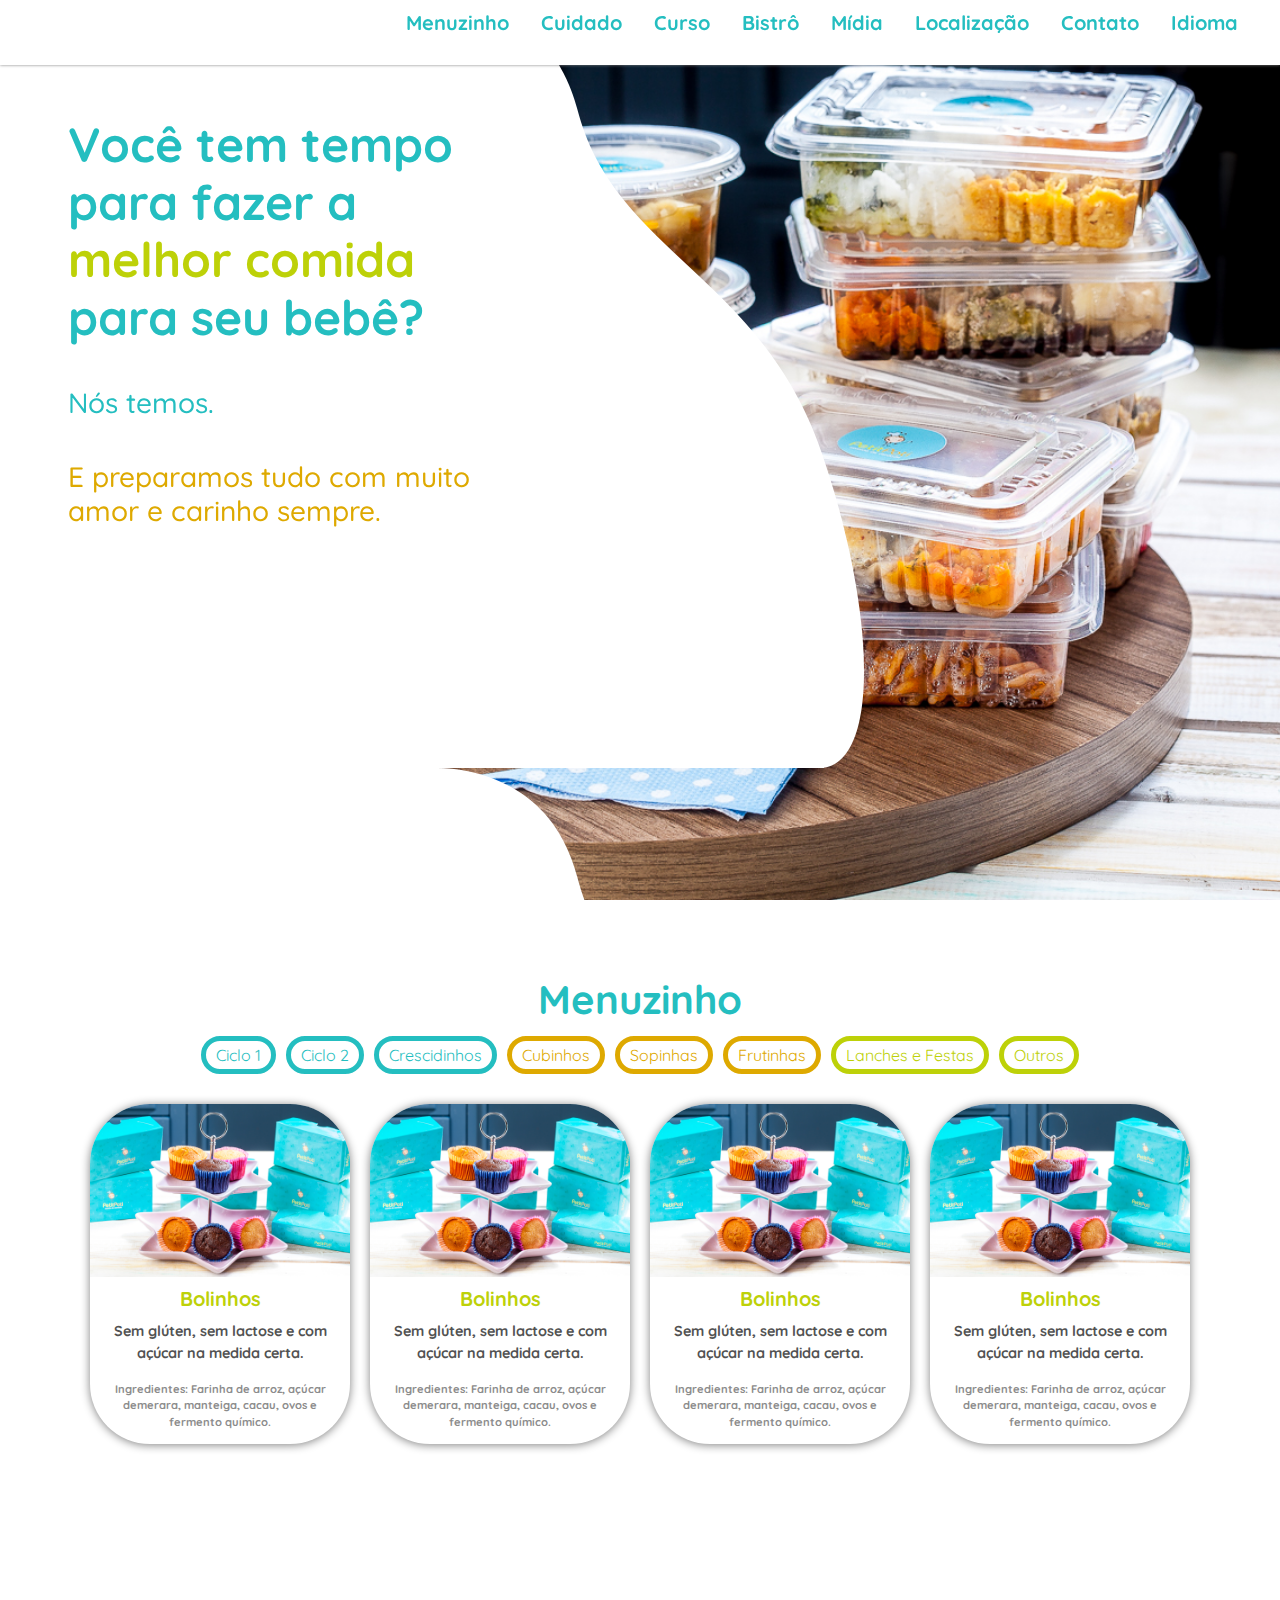
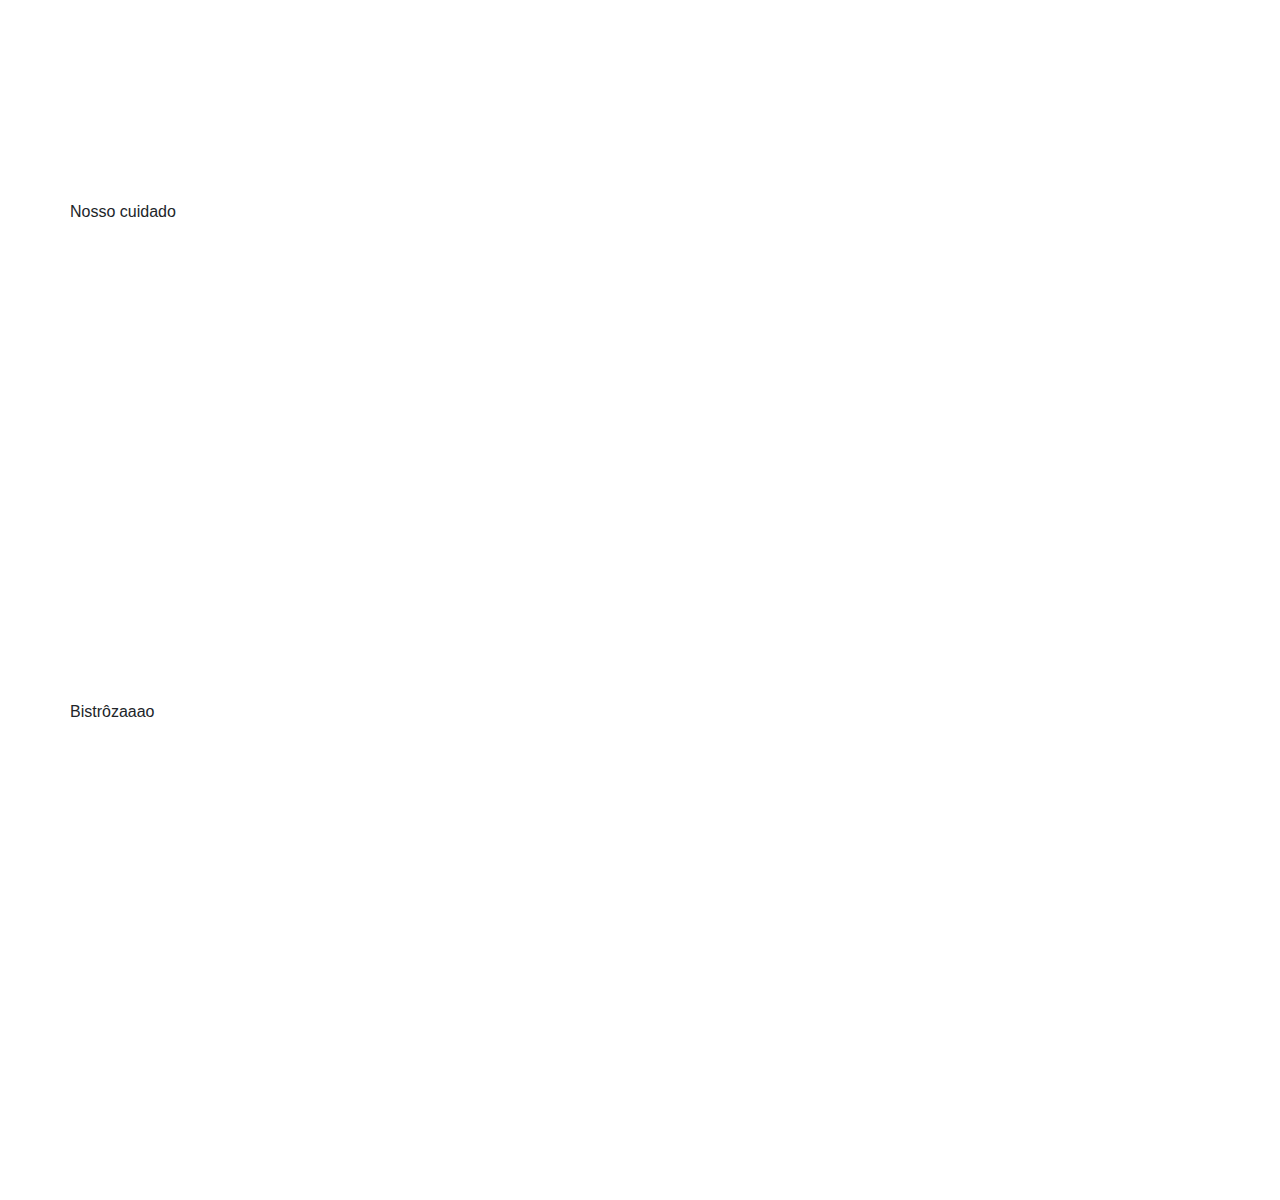
==== Site/index.html @ 2ebe1a77 "Transferência de arquivos" ====
<html>
	<head>
		<meta charset="utf-8">
		<meta name="viewport" content="width=device-width, initial-scale=1">
		<title>Petit Poti</title>
		<link rel="stylesheet" href="assets/css/index.css">
		<link rel="stylesheet" href="assets/css/bootstrap.min.css">
		<link rel="stylesheet" href="https://use.fontawesome.com/releases/v5.6.3/css/all.css" integrity="sha384-UHRtZLI+pbxtHCWp1t77Bi1L4ZtiqrqD80Kn4Z8NTSRyMA2Fd33n5dQ8lWUE00s/" crossorigin="anonymous">
		<link href="https://fonts.googleapis.com/css?family=Quicksand:500,700" rel="stylesheet">
		<script src="https://code.jquery.com/jquery-3.3.1.slim.min.js" integrity="sha384-q8i/X+965DzO0rT7abK41JStQIAqVgRVzpbzo5smXKp4YfRvH+8abtTE1Pi6jizo" crossorigin="anonymous"></script>
		<script src="https://cdnjs.cloudflare.com/ajax/libs/popper.js/1.14.3/umd/popper.min.js" integrity="sha384-ZMP7rVo3mIykV+2+9J3UJ46jBk0WLaUAdn689aCwoqbBJiSnjAK/l8WvCWPIPm49" crossorigin="anonymous"></script>
		<script src="https://stackpath.bootstrapcdn.com/bootstrap/4.1.3/js/bootstrap.min.js" integrity="sha384-ChfqqxuZUCnJSK3+MXmPNIyE6ZbWh2IMqE241rYiqJxyMiZ6OW/JmZQ5stwEULTy" crossorigin="anonymous"></script>
	</head>
	<body>
		<!--Nav-->
		<nav class="nav justify-content-end" role="tablist">
			<a class="nav-link active" id="menuzinho-tab" data-toggle="tab" href="#menuzinho" role="tab" aria-controls="menuzinho" aria-selected="false">Menuzinho</a>
			<a class="nav-link" id="cuidado-tab" data-toggle="tab" href="#cuidado" role="tab" aria-controls="cuidado" aria-selected="false" href="#">Cuidado</a>
		  	<a class="nav-link" id="cursos-tab" data-toggle="tab" href="#cursos" role="tab" aria-controls="cursos" aria-selected="false" href="#">Curso</a>
		  	<a class="nav-link" id="bistro-tab" data-toggle="tab" href="#bistro" role="tab" aria-controls="bistro" aria-selected="false" href="#">Bistrô</a>
		  	<a class="nav-link" id="midia-tab" data-toggle="tab" href="#midia" role="tab" aria-controls="midia" aria-selected="false" href="#">Mídia</a>
		  	<a class="nav-link" id="localizacao-tab" data-toggle="tab" href="#localizacao" role="tab" aria-controls="localizacao" aria-selected="false" href="#s">Localização</a>
		  	<a class="nav-link" id="contato-tab" data-toggle="tab" href="#contato" role="tab" aria-controls="contato" aria-selected="false" href="#">Contato</a>
		  	<a class="nav-link" id="idioma-tab" data-toggle="tab" href="" role="tab" aria-controls="idioma" aria-selected="false" href="#">Idioma</a>
		</nav>

		<!--Texto inicial e forma-->
		<div id="bg" style="background-image: url(assets/img/bg_index.png); position: absolute;">
			<div id="texto-inicial">
				<h1> Você tem tempo <br> para fazer a <br> <span style="color:#bdd108;">melhor comida </span> <br> para seu bebê?</h1>
				<h3> Nós temos. </h3>
				<h3> <span style="color: #dea900;"> E preparamos tudo com muito <br> amor e carinho sempre. </span></h3>

				<i class="fas fa-angle-down"></i>
			</div>
		</div>

		<!--Slider-->
		<div id="slider" class="carousel slide" data-ride="carousel">
		  	<div class="carousel-inner">
		    	<div class="carousel-item active">
		      		<div class="slider-img" style="background-image: url(assets/img/produtos.jpg);" alt="Nossos produtos!"></div>
		   	 	</div>
			    <div class="carousel-item">
			    	<div class="slider-img" style="background-image: url(assets/img/cubinhos.jpg);" alt="Cubinhos Petit Poti!"></div>
			    </div>
			    <div class="carousel-item">
			    	<div class="slider-img" style="background-image: url(assets/img/sopinhas.jpg);" alt="Sopinhas deliciosas!"></div>
			    </div>
			    <div class="carousel-item">
			    	<div class="slider-img" style="background-image: url(assets/img/frutinhas.jpg);" alt="Frutinhas super saudáveis para seu bebê!"></div>
			    </div>
			    <div class="carousel-item">
			    	<div class="slider-img" style="background-image: url(assets/img/bolinhos.jpg);" alt="Os bolinhos mais gostosos!"></div>
				</div>
		  	</div>
		</div>

		<div class="container">		
			<!--Menuzinho-->
			<div class="row">
				<div id="menuzinho" class="tab-pane" role="tabpanel" aria-labelledby="menuzinho-tab">
					<h1> Menuzinho </h1>
					<!--Botões-->
					<div class="row justify-content-center">
						<button type="button" class="btn-menuzinho azul">Ciclo 1</button>
						<button type="button" class="btn-menuzinho azul">Ciclo 2</button>
						<button type="button" class="btn-menuzinho azul">Crescidinhos</button>
						<button type="button" class="btn-menuzinho laranja">Cubinhos</button>
						<button type="button" class="btn-menuzinho laranja">Sopinhas</button>
						<button type="button" class="btn-menuzinho laranja">Frutinhas</button>
						<button type="button" class="btn-menuzinho verde">Lanches e Festas</button>
						<button type="button" class="btn-menuzinho verde">Outros</button>
					</div>

					<!--Itens-->
					<div class="row justify-content-center">
						<div class="item">
							<img src="assets/img/bolinhos.jpg">
							<h5> Bolinhos </h5>
							<p class="item-desc"> Sem glúten, sem lactose e com açúcar na medida certa. </p>
							<p class="item-m-desc"> Ingredientes: Farinha de arroz, açúcar demerara, manteiga, cacau, ovos e fermento químico. </p>
						</div>

						<div class="item">
							<img src="assets/img/bolinhos.jpg">
							<h5> Bolinhos </h5>
							<p class="item-desc"> Sem glúten, sem lactose e com açúcar na medida certa. </p>
							<p class="item-m-desc"> Ingredientes: Farinha de arroz, açúcar demerara, manteiga, cacau, ovos e fermento químico. </p>
						</div>

						<div class="item">
							<img src="assets/img/bolinhos.jpg">
							<h5> Bolinhos </h5>
							<p class="item-desc"> Sem glúten, sem lactose e com açúcar na medida certa. </p>
							<p class="item-m-desc"> Ingredientes: Farinha de arroz, açúcar demerara, manteiga, cacau, ovos e fermento químico. </p>
						</div>

						<div class="item">
							<img src="assets/img/bolinhos.jpg">
							<h5> Bolinhos </h5>
							<p class="item-desc"> Sem glúten, sem lactose e com açúcar na medida certa. </p>
							<p class="item-m-desc"> Ingredientes: Farinha de arroz, açúcar demerara, manteiga, cacau, ovos e fermento químico. </p>
						</div>

						<!--<div class="item">
							<img src="assets/img/bolinhos.jpg">
							<h5> Bolinhos </h5>
							<p class="item-desc"> Sem glúten, sem lactose e com açúcar na medida certa. </p>
							<p class="item-m-desc"> Ingredientes: Farinha de arroz, açúcar demerara, manteiga, cacau, ovos e fermento químico. </p>
						</div>-->
					</div>

					<i class="fas fa-angle-down"></i>
				</div>
			</div>

			<!--Nosso Cuidado-->
			<div class="row" style="height: 500px;">
				<div class="tab-pane" id="cuidado" role="tabpanel" aria-labelledby="cuidado-tab">
					Nosso cuidado
				</div>
			</div>

			<!--Bistro-->
			<div class="row" style="height: 500px;">
				<div class="tab-pane" id="bistro" role="tabpanel" aria-labelledby="bistro-tab">
					Bistrôzaaao
				</div>
			</div>
		</div>
	</body>
</html>
---- Site/assets/css/index.css ----
/* item {
	FONTE
	TAMANHO
	MARGEM e PADDING
	COR 
	ESTILO 
	POSIÇÃO
}*/

body, head {
	font-family: 'Quicksand', sans-serif;
}

	.fa-angle-down {
		font-size: 48px;
		color: #24bec0;
		margin-top: 15px;
	}
/*Navbar*/
	.nav {
			font-family: 'Quicksand', sans-serif;
			font-weight: 700;
			font-size: 1.25rem;
			color: #24bec0;
			width: 100%;
			height: 7.2vh;
			padding: 0% 2%;
			background-color: white;
		    box-shadow: 0px 0px 3px grey;
			z-index: 10;
			position: fixed;
		}
			
			.nav a {
				color: #24bec0;
			}
			.nav a:hover {
				color: #157273;
			}

/*Início*/
	#bg {
		background-image: url(assets/img/bg_index.png); 
		height: 100vh;
		width: 75.5%;
		position: absolute;
		z-index: 5; 
	}

		#texto-inicial {
			font-size: 50px;
			font-family: 'Quicksand', sans-serif;
			font-weight: bold;
			margin: 12% 0% 0% 7%;
			color: #24bec0;
			position: absolute;
			z-index: 6;
		}

		#texto-inicial h1 {
			font-size: 48px;
			font-weight: bold;
		}

		#texto-inicial h3 {
			margin: 40px 0px;
			font-weight: medium;
		}

		#texto-inicial i{
			margin-left: 137%;
		}

	#slider {
		z-index: 0;
	}
		.slider-img {
			z-index: 0;
			width: 100%;
			height: 100vh;
			background-size: cover;
			position: center
		}	

/*Menuzinho*/
	#menuzinho {
		font-family: 'Quicksand', sans-serif;
		color: #24bec0;
		width: 100%;
		height: 100vh;
		text-align: center;
		/*background-color: red;*/
	}

		#menuzinho h1 {
			font-family: 'Quicksand', sans-serif;
			font-weight: bold;
			color: #24bec0;
			margin-top: 75px;
		}

	/*Botões/Filtros*/
		.btn-menuzinho {
			background-color: white;
			width: auto;
			margin: 5px;
			padding: 2px 10px;		
			border-radius: 20px;
			outline: none;
		}

		.btn-menuzinho:focus {
			outline: none;
		}

			.azul {
				color: #24bec0;
				border: 5px solid #24bec0;
			}
				.azul:hover{
					color: white;
					background-color: #24bec0;
				}

			.laranja {
				color: #dea900;
				border: 5px solid #dea900;
			}
				.laranja:hover {
					color: white;
					background-color: #dea900;
				}

			.verde {
				color: #bdd108;
				border: 5px solid #bdd108;
			}
				.verde:hover {
					color: white;
					background-color: #bdd108;
				}

	/*Itens*/
		.item {
			width: 260px;
			height: 340px;
			padding: 15px;
			margin: 25px 10px;
			border-radius: 60px;
			box-shadow: 0px 1px 10px grey;
		}
			.item img {
				width: 260px;
				margin: -15px -15px 0px -15px;
				border-radius: 60px 60px 0px 0px;
			}

			.item h5 {
				font-weight: bold;
				color: #bdd108;
				margin: 10px;
			}

			.item-desc {
				font-size: 0.9rem;
				font-weight: bold;
				color: #525252;
			}
		
			.item-m-desc {
				font-size: 0.7rem;
				font-weight: bold;
				color: #8b8b8b;
			}

		.item i {
			font-size: 
		}
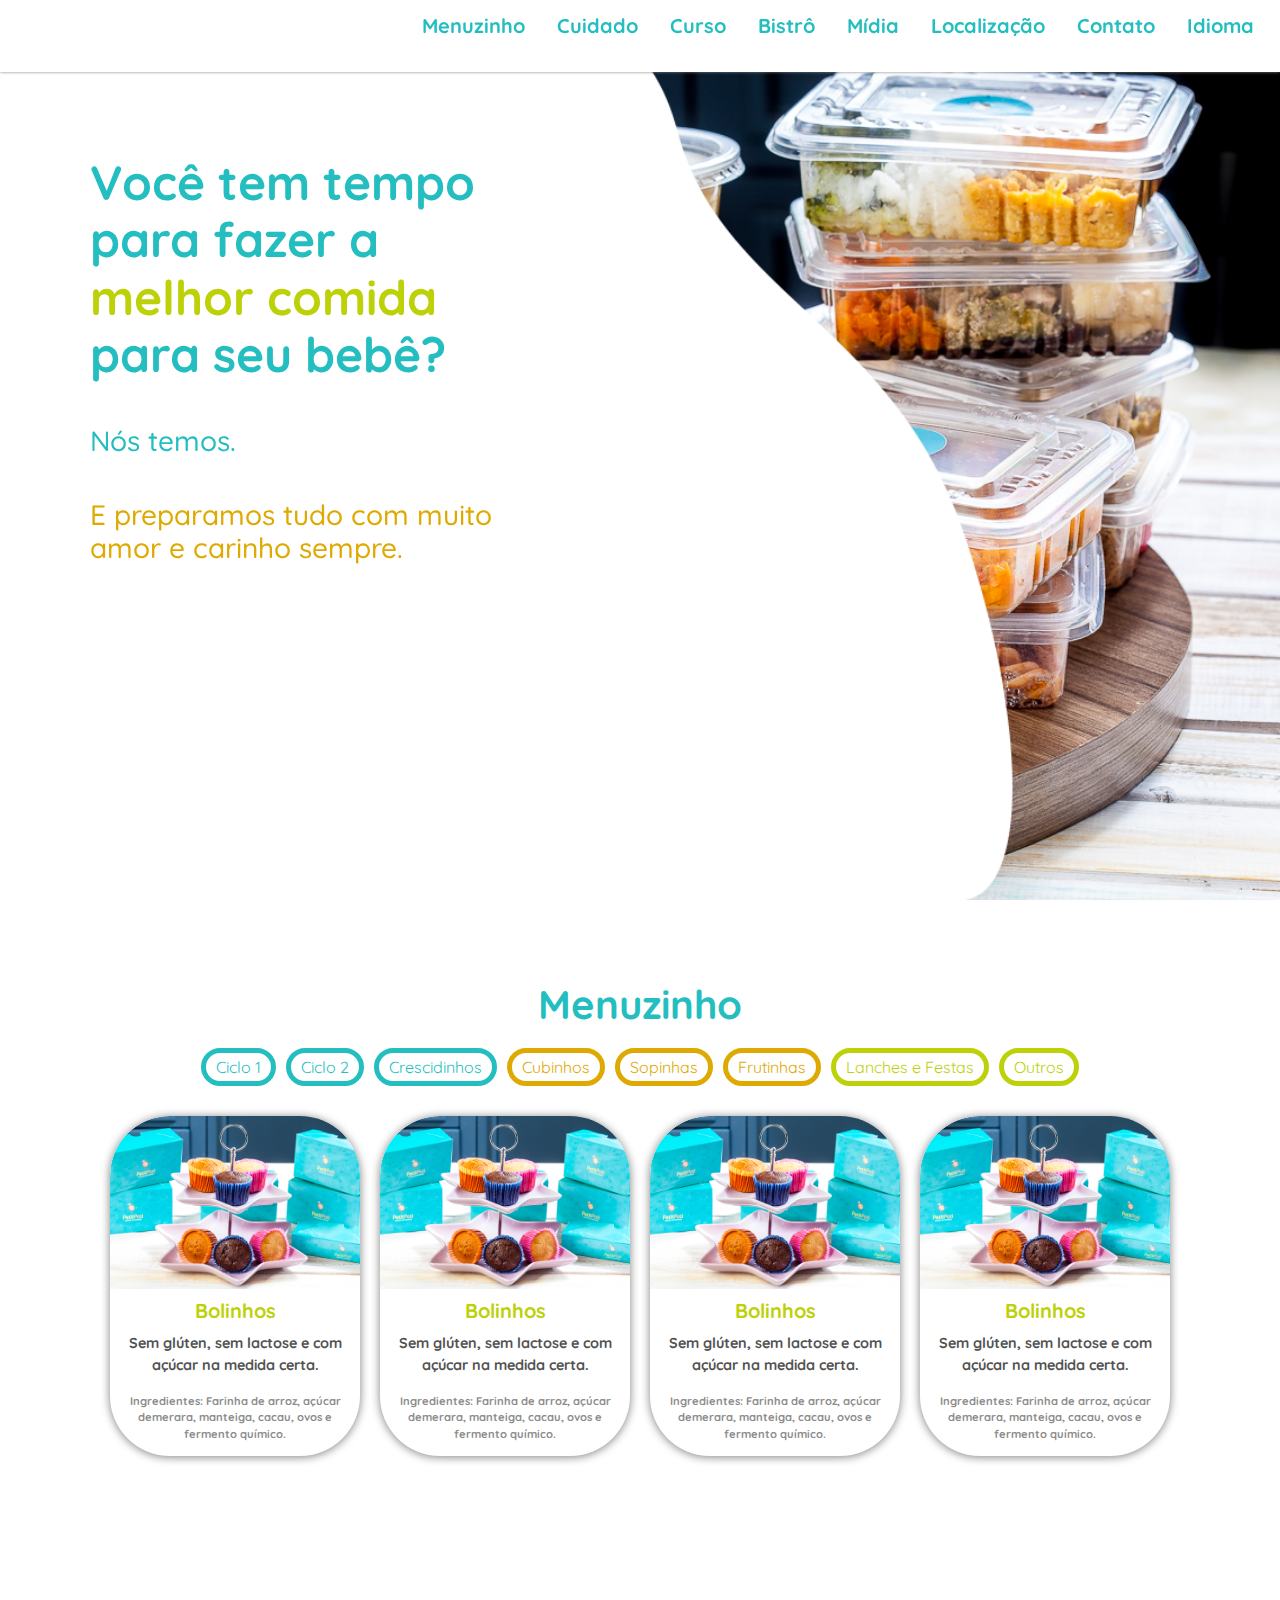
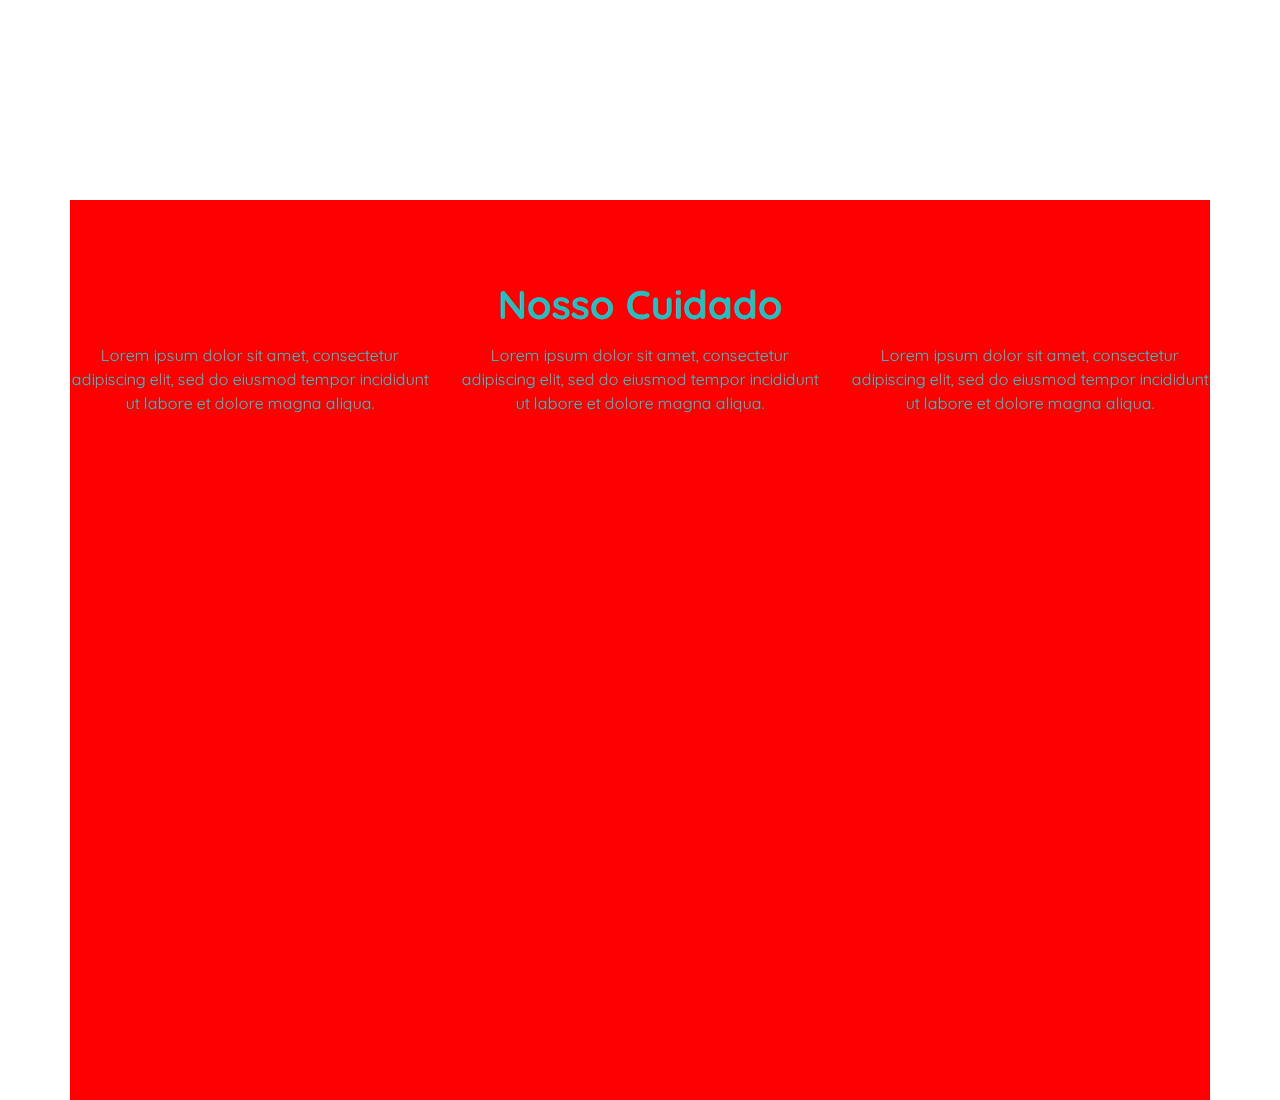
==== commit 65ea94a0: "#vemMedicina!" ====
--- a/Site/index.html
+++ b/Site/index.html
@@ -1,15 +1,15 @@
 <html>
 	<head>
 		<meta charset="utf-8">
-		<meta name="viewport" content="width=device-width, initial-scale=1">
+		<meta name="viewport" content="width=device-width, initial-scale=1, shrink-to-fit=no">
+		<meta http-equiv="X-UA-Compatible" content="ie=edge">
 		<title>Petit Poti</title>
+		<!--Style-->
 		<link rel="stylesheet" href="assets/css/index.css">
 		<link rel="stylesheet" href="assets/css/bootstrap.min.css">
+		<!--Fonts-->
+		<link href="https://fonts.googleapis.com/css?family=Quicksand:500,700" rel="stylesheet">
 		<link rel="stylesheet" href="https://use.fontawesome.com/releases/v5.6.3/css/all.css" integrity="sha384-UHRtZLI+pbxtHCWp1t77Bi1L4ZtiqrqD80Kn4Z8NTSRyMA2Fd33n5dQ8lWUE00s/" crossorigin="anonymous">
-		<link href="https://fonts.googleapis.com/css?family=Quicksand:500,700" rel="stylesheet">
-		<script src="https://code.jquery.com/jquery-3.3.1.slim.min.js" integrity="sha384-q8i/X+965DzO0rT7abK41JStQIAqVgRVzpbzo5smXKp4YfRvH+8abtTE1Pi6jizo" crossorigin="anonymous"></script>
-		<script src="https://cdnjs.cloudflare.com/ajax/libs/popper.js/1.14.3/umd/popper.min.js" integrity="sha384-ZMP7rVo3mIykV+2+9J3UJ46jBk0WLaUAdn689aCwoqbBJiSnjAK/l8WvCWPIPm49" crossorigin="anonymous"></script>
-		<script src="https://stackpath.bootstrapcdn.com/bootstrap/4.1.3/js/bootstrap.min.js" integrity="sha384-ChfqqxuZUCnJSK3+MXmPNIyE6ZbWh2IMqE241rYiqJxyMiZ6OW/JmZQ5stwEULTy" crossorigin="anonymous"></script>
 	</head>
 	<body>
 		<!--Nav-->
@@ -25,7 +25,7 @@
 		</nav>
 
 		<!--Texto inicial e forma-->
-		<div id="bg" style="background-image: url(assets/img/bg_index.png); position: absolute;">
+		<div id="bg" style="background-image: url(assets/img/bg.png);">
 			<div id="texto-inicial">
 				<h1> Você tem tempo <br> para fazer a <br> <span style="color:#bdd108;">melhor comida </span> <br> para seu bebê?</h1>
 				<h3> Nós temos. </h3>
@@ -56,11 +56,11 @@
 		  	</div>
 		</div>
 
-		<div class="container">		
+		<div class="container">
 			<!--Menuzinho-->
 			<div class="row">
-				<div id="menuzinho" class="tab-pane" role="tabpanel" aria-labelledby="menuzinho-tab">
-					<h1> Menuzinho </h1>
+				<section id="menuzinho" class="sec-site"> 
+					<h1 class="titulo-h1"> Menuzinho </h1>
 					<!--Botões-->
 					<div class="row justify-content-center">
 						<button type="button" class="btn-menuzinho azul">Ciclo 1</button>
@@ -75,35 +75,35 @@
 
 					<!--Itens-->
 					<div class="row justify-content-center">
-						<div class="item">
+						<div class="m-item">
 							<img src="assets/img/bolinhos.jpg">
 							<h5> Bolinhos </h5>
 							<p class="item-desc"> Sem glúten, sem lactose e com açúcar na medida certa. </p>
 							<p class="item-m-desc"> Ingredientes: Farinha de arroz, açúcar demerara, manteiga, cacau, ovos e fermento químico. </p>
 						</div>
 
-						<div class="item">
+						<div class="m-item">
 							<img src="assets/img/bolinhos.jpg">
 							<h5> Bolinhos </h5>
 							<p class="item-desc"> Sem glúten, sem lactose e com açúcar na medida certa. </p>
 							<p class="item-m-desc"> Ingredientes: Farinha de arroz, açúcar demerara, manteiga, cacau, ovos e fermento químico. </p>
 						</div>
 
-						<div class="item">
+						<div class="m-item">
 							<img src="assets/img/bolinhos.jpg">
 							<h5> Bolinhos </h5>
 							<p class="item-desc"> Sem glúten, sem lactose e com açúcar na medida certa. </p>
 							<p class="item-m-desc"> Ingredientes: Farinha de arroz, açúcar demerara, manteiga, cacau, ovos e fermento químico. </p>
 						</div>
 
-						<div class="item">
+						<div class="m-item">
 							<img src="assets/img/bolinhos.jpg">
 							<h5> Bolinhos </h5>
 							<p class="item-desc"> Sem glúten, sem lactose e com açúcar na medida certa. </p>
 							<p class="item-m-desc"> Ingredientes: Farinha de arroz, açúcar demerara, manteiga, cacau, ovos e fermento químico. </p>
 						</div>
 
-						<!--<div class="item">
+						<!--<div class="m-item">
 							<img src="assets/img/bolinhos.jpg">
 							<h5> Bolinhos </h5>
 							<p class="item-desc"> Sem glúten, sem lactose e com açúcar na medida certa. </p>
@@ -112,22 +112,33 @@
 					</div>
 
 					<i class="fas fa-angle-down"></i>
-				</div>
+				</section>
+			</div>
+		</div>
+
+		<div class="container">
+			<!--Nosso Cuidado-->
+			<div class="row">
+				<section id="cuidado" class="sec-site"> 
+					<h1 class="titulo-h1"> Nosso Cuidado </h1>
+					<div class="row justify-content-center">
+						<div class="col-4">
+							Lorem ipsum dolor sit amet, consectetur adipiscing elit, sed do eiusmod tempor incididunt ut labore et dolore magna aliqua. 
+						</div>
+
+						<div class="col-4">
+							Lorem ipsum dolor sit amet, consectetur adipiscing elit, sed do eiusmod tempor incididunt ut labore et dolore magna aliqua. 
+						</div>
+
+						<div class="col-4">
+							Lorem ipsum dolor sit amet, consectetur adipiscing elit, sed do eiusmod tempor incididunt ut labore et dolore magna aliqua. 
+						</div>
+					</div>
+
+					<i class="fas fa-angle-down""></i>
+				</section>
 			</div>
 
-			<!--Nosso Cuidado-->
-			<div class="row" style="height: 500px;">
-				<div class="tab-pane" id="cuidado" role="tabpanel" aria-labelledby="cuidado-tab">
-					Nosso cuidado
-				</div>
-			</div>
-
-			<!--Bistro-->
-			<div class="row" style="height: 500px;">
-				<div class="tab-pane" id="bistro" role="tabpanel" aria-labelledby="bistro-tab">
-					Bistrôzaaao
-				</div>
-			</div>
 		</div>
 	</body>
 </html>--- a/Site/assets/css/index.css
+++ b/Site/assets/css/index.css
@@ -16,6 +16,22 @@
 		color: #24bec0;
 		margin-top: 15px;
 	}
+
+	.titulo-h1 {
+		font-family: 'Quicksand', sans-serif;
+		font-weight: bold;
+		color: #24bec0;
+		margin: 80px 0px 15px 0px;
+	}
+
+	.sec-site {
+		font-family: 'Quicksand', sans-serif;
+		color: #24bec0;
+		width: 100%;
+		height: 100vh;
+		text-align: center;	
+	}
+
 /*Navbar*/
 	.nav {
 			font-family: 'Quicksand', sans-serif;
@@ -23,8 +39,8 @@
 			font-size: 1.25rem;
 			color: #24bec0;
 			width: 100%;
-			height: 7.2vh;
-			padding: 0% 2%;
+			height: 8vh;
+			padding: 3px 10px;
 			background-color: white;
 		    box-shadow: 0px 0px 3px grey;
 			z-index: 10;
@@ -40,9 +56,11 @@
 
 /*Início*/
 	#bg {
-		background-image: url(assets/img/bg_index.png); 
+		-webkit-background-size: cover;
+   		background-size: cover;
+   		background-repeat: no-repeat;
 		height: 100vh;
-		width: 75.5%;
+		width: 100%;
 		position: absolute;
 		z-index: 5; 
 	}
@@ -84,20 +102,8 @@
 
 /*Menuzinho*/
 	#menuzinho {
-		font-family: 'Quicksand', sans-serif;
-		color: #24bec0;
-		width: 100%;
-		height: 100vh;
-		text-align: center;
 		/*background-color: red;*/
 	}
-
-		#menuzinho h1 {
-			font-family: 'Quicksand', sans-serif;
-			font-weight: bold;
-			color: #24bec0;
-			margin-top: 75px;
-		}
 
 	/*Botões/Filtros*/
 		.btn-menuzinho {
@@ -141,21 +147,22 @@
 				}
 
 	/*Itens*/
-		.item {
-			width: 260px;
+		.m-item {
+			width: 250px;
 			height: 340px;
 			padding: 15px;
-			margin: 25px 10px;
+			margin: 25px 10px 10px 10px;
 			border-radius: 60px;
 			box-shadow: 0px 1px 10px grey;
+			overflow: hidden;
 		}
-			.item img {
+			.m-item img {
 				width: 260px;
 				margin: -15px -15px 0px -15px;
 				border-radius: 60px 60px 0px 0px;
 			}
 
-			.item h5 {
+			.m-item h5 {
 				font-weight: bold;
 				color: #bdd108;
 				margin: 10px;
@@ -173,8 +180,12 @@
 				color: #8b8b8b;
 			}
 
-		.item i {
-			font-size: 
-		}
-
-
+/*Nosso Cuidado*/
+	#cuidado {
+		font-family: 'Quicksand', sans-serif;
+		color: #24bec0;
+		width: 100%;
+		height: 100vh;
+		text-align: center;
+		background-color: red;
+	}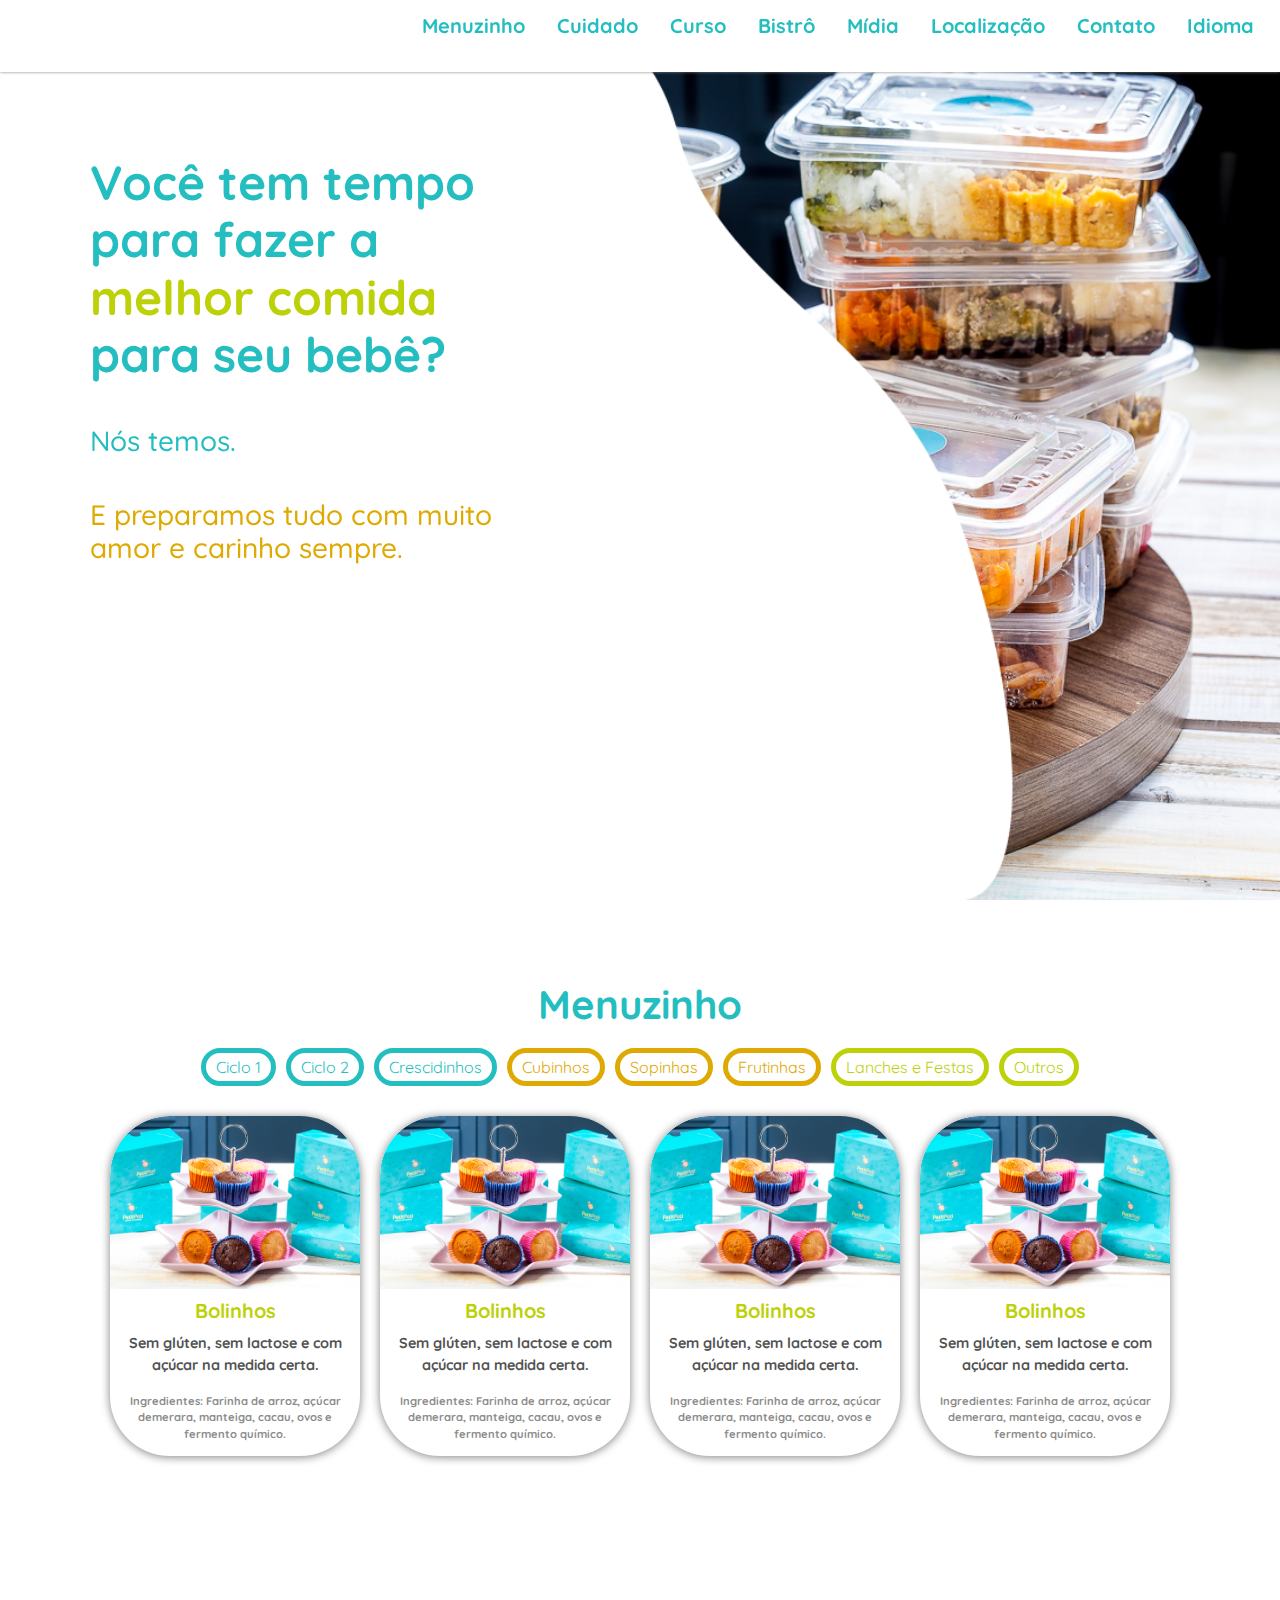
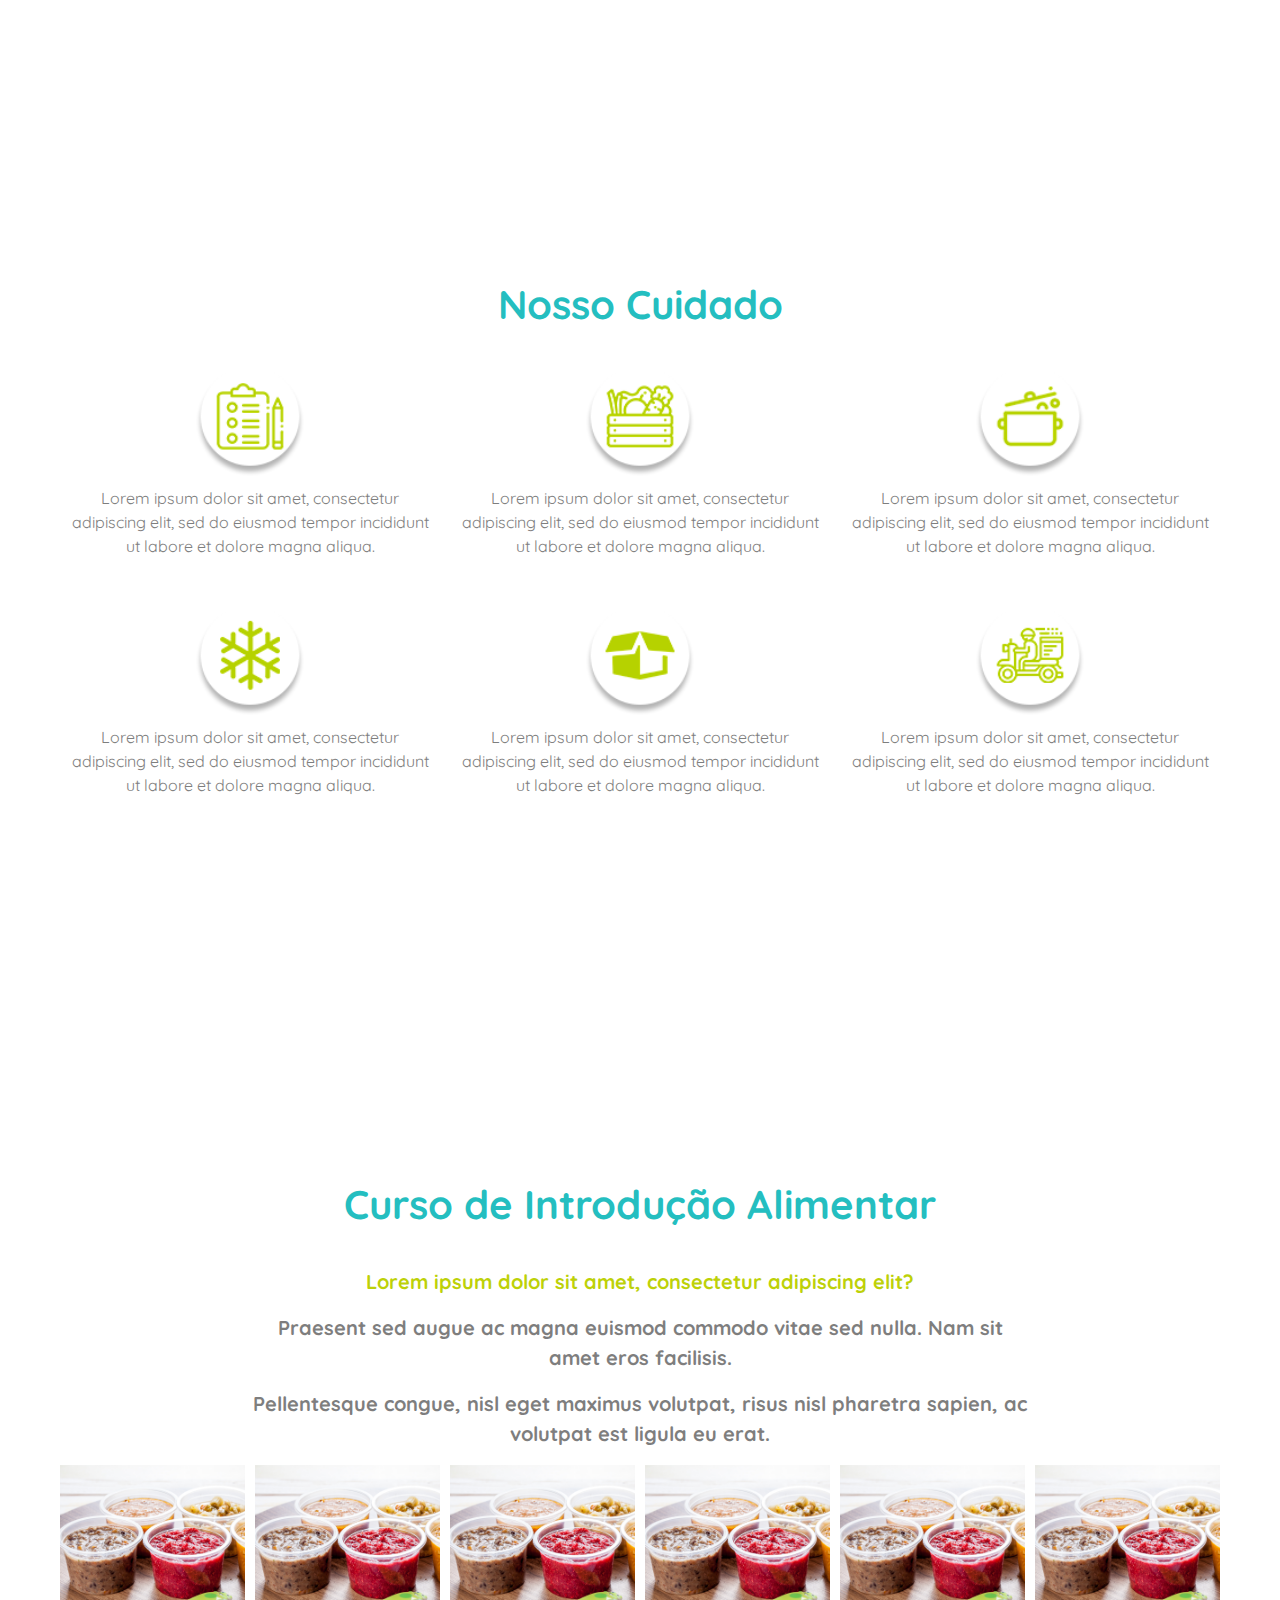
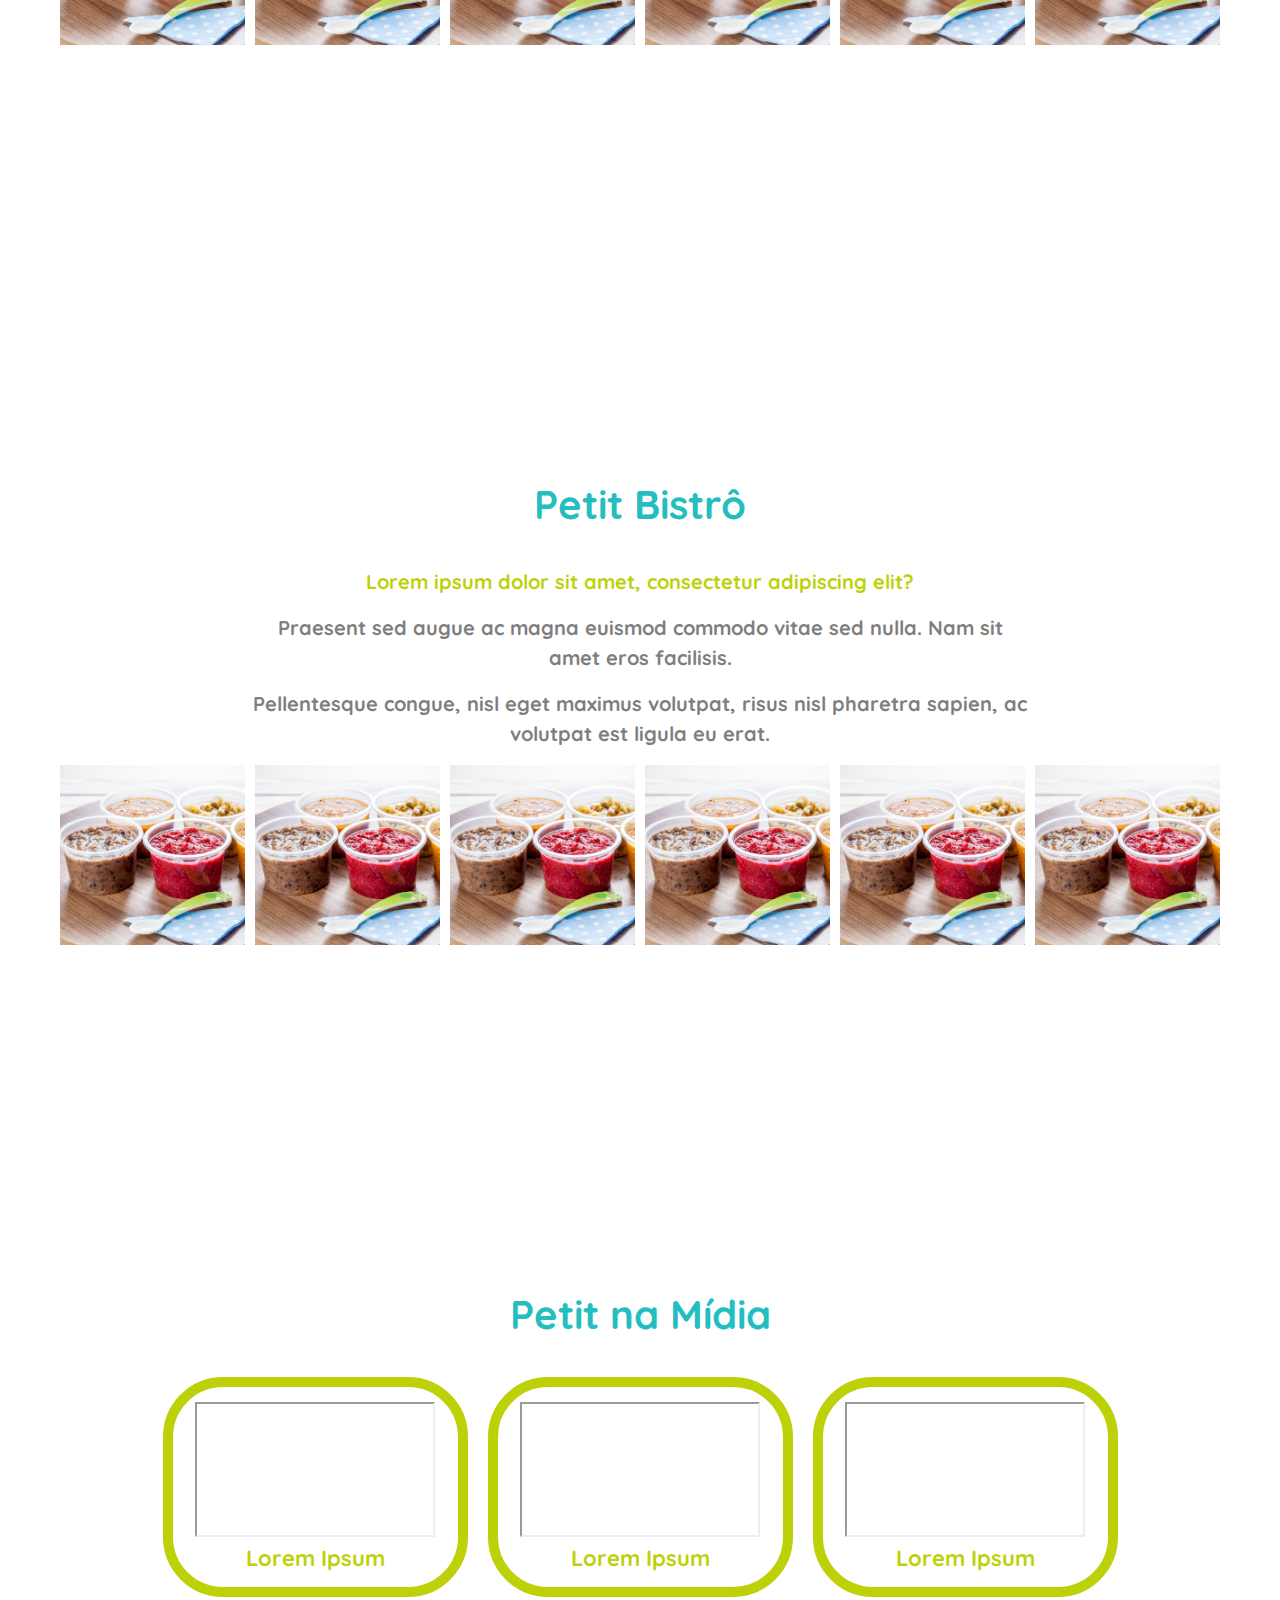
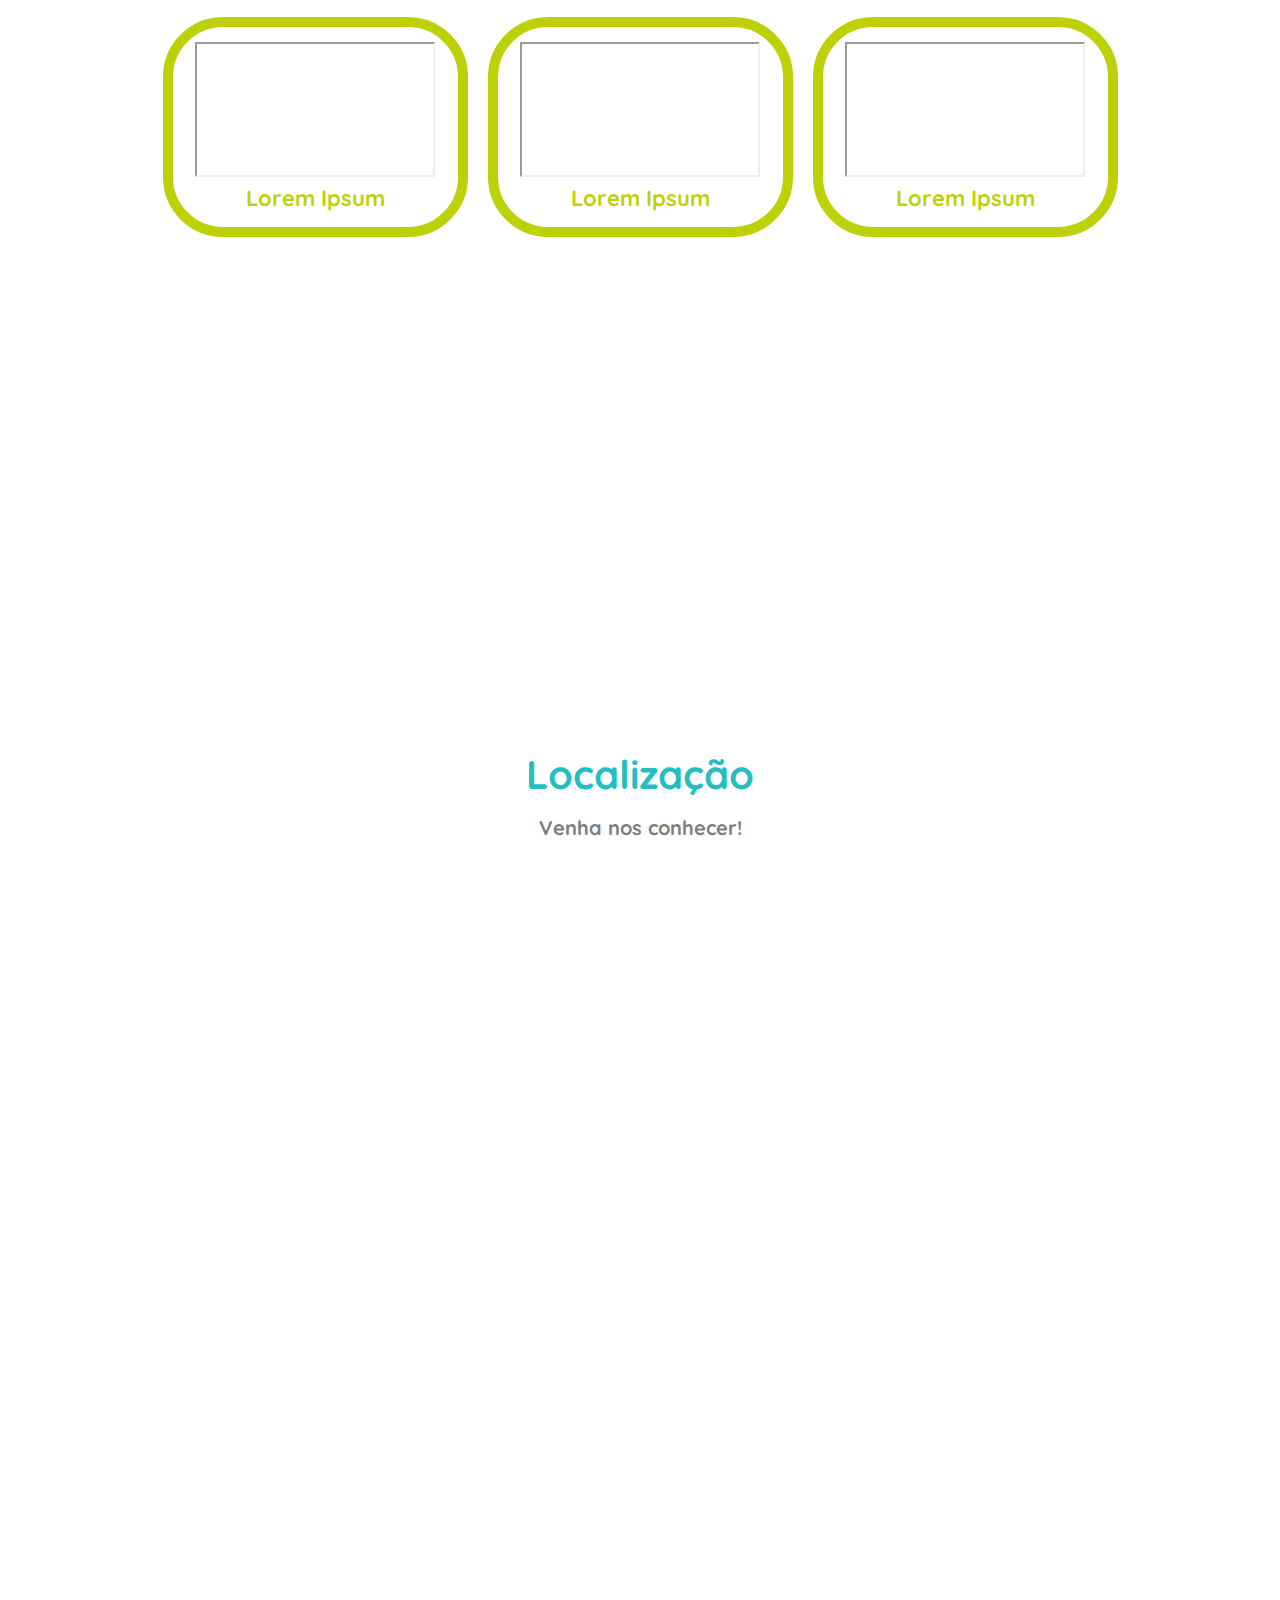
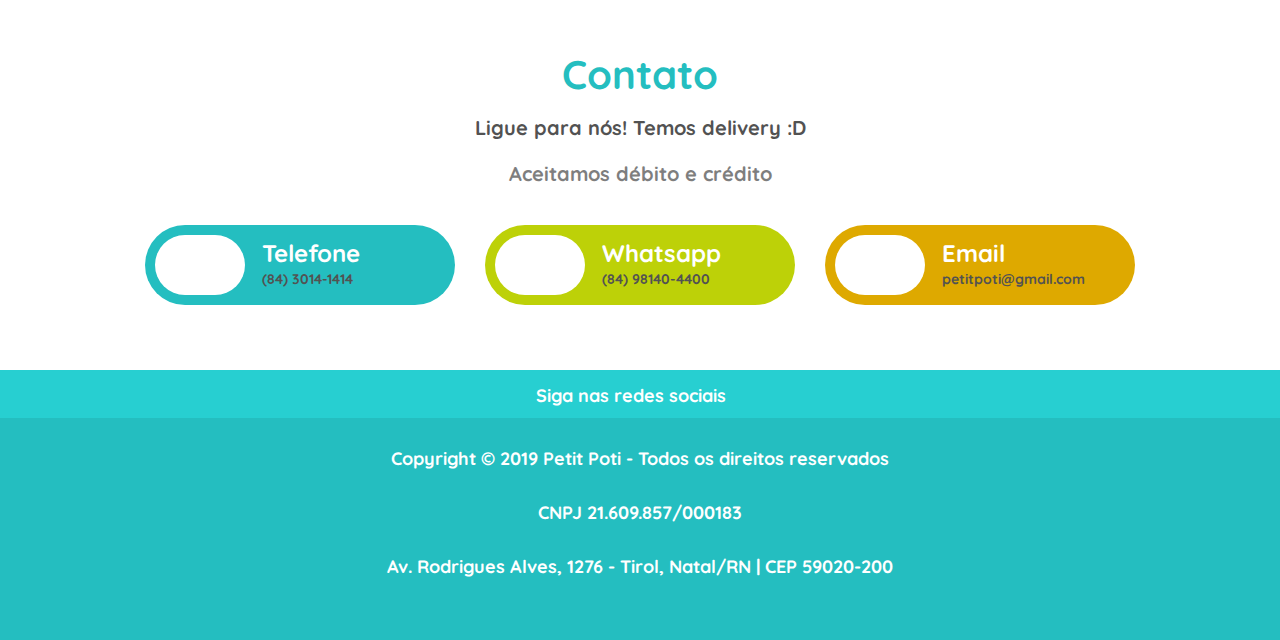
==== commit 0df2bf32: "Obg Brasil" ====
--- a/Site/index.html
+++ b/Site/index.html
@@ -11,17 +11,23 @@
 		<link href="https://fonts.googleapis.com/css?family=Quicksand:500,700" rel="stylesheet">
 		<link rel="stylesheet" href="https://use.fontawesome.com/releases/v5.6.3/css/all.css" integrity="sha384-UHRtZLI+pbxtHCWp1t77Bi1L4ZtiqrqD80Kn4Z8NTSRyMA2Fd33n5dQ8lWUE00s/" crossorigin="anonymous">
 	</head>
+	<script type="text/javascript">
+		mostrarIdiomas(){
+
+		}
+	</script>
+
 	<body>
 		<!--Nav-->
 		<nav class="nav justify-content-end" role="tablist">
 			<a class="nav-link active" id="menuzinho-tab" data-toggle="tab" href="#menuzinho" role="tab" aria-controls="menuzinho" aria-selected="false">Menuzinho</a>
 			<a class="nav-link" id="cuidado-tab" data-toggle="tab" href="#cuidado" role="tab" aria-controls="cuidado" aria-selected="false" href="#">Cuidado</a>
-		  	<a class="nav-link" id="cursos-tab" data-toggle="tab" href="#cursos" role="tab" aria-controls="cursos" aria-selected="false" href="#">Curso</a>
+		  	<a class="nav-link" id="cursos-tab" data-toggle="tab" href="#curso" role="tab" aria-controls="curso" aria-selected="false" href="#">Curso</a>
 		  	<a class="nav-link" id="bistro-tab" data-toggle="tab" href="#bistro" role="tab" aria-controls="bistro" aria-selected="false" href="#">Bistrô</a>
 		  	<a class="nav-link" id="midia-tab" data-toggle="tab" href="#midia" role="tab" aria-controls="midia" aria-selected="false" href="#">Mídia</a>
 		  	<a class="nav-link" id="localizacao-tab" data-toggle="tab" href="#localizacao" role="tab" aria-controls="localizacao" aria-selected="false" href="#s">Localização</a>
 		  	<a class="nav-link" id="contato-tab" data-toggle="tab" href="#contato" role="tab" aria-controls="contato" aria-selected="false" href="#">Contato</a>
-		  	<a class="nav-link" id="idioma-tab" data-toggle="tab" href="" role="tab" aria-controls="idioma" aria-selected="false" href="#">Idioma</a>
+		  	<a class="nav-link" id="idioma-tab" onclick="mostrarIdiomas();" data-toggle="tab" role="tab" aria-controls="idioma" aria-selected="false" href="#">Idioma</a>
 		</nav>
 
 		<!--Texto inicial e forma-->
@@ -56,8 +62,8 @@
 		  	</div>
 		</div>
 
-		<div class="container">
-			<!--Menuzinho-->
+		<!--Menuzinho-->
+		<div class="container">
 			<div class="row">
 				<section id="menuzinho" class="sec-site"> 
 					<h1 class="titulo-h1"> Menuzinho </h1>
@@ -116,29 +122,258 @@
 			</div>
 		</div>
 
-		<div class="container">
-			<!--Nosso Cuidado-->
+		<!--Nosso Cuidado-->
+		<div class="container">
 			<div class="row">
 				<section id="cuidado" class="sec-site"> 
 					<h1 class="titulo-h1"> Nosso Cuidado </h1>
-					<div class="row justify-content-center">
-						<div class="col-4">
-							Lorem ipsum dolor sit amet, consectetur adipiscing elit, sed do eiusmod tempor incididunt ut labore et dolore magna aliqua. 
-						</div>
-
-						<div class="col-4">
-							Lorem ipsum dolor sit amet, consectetur adipiscing elit, sed do eiusmod tempor incididunt ut labore et dolore magna aliqua. 
-						</div>
-
-						<div class="col-4">
-							Lorem ipsum dolor sit amet, consectetur adipiscing elit, sed do eiusmod tempor incididunt ut labore et dolore magna aliqua. 
-						</div>
-					</div>
-
+					<br> 
+					<div class="row justify-content-center">
+						<div class="col-4">
+							<div> <img src="assets/img/planejamento.png"> </div>
+							Lorem ipsum dolor sit amet, consectetur adipiscing elit, sed do eiusmod tempor incididunt ut labore et dolore magna aliqua. 
+						</div>
+
+						<div class="col-4">
+							<div> <img src="assets/img/ingredientes.png"> </div>
+							Lorem ipsum dolor sit amet, consectetur adipiscing elit, sed do eiusmod tempor incididunt ut labore et dolore magna aliqua. 
+						</div>
+
+						<div class="col-4">
+							<div> <img src="assets/img/preparo.png"> </div>
+							Lorem ipsum dolor sit amet, consectetur adipiscing elit, sed do eiusmod tempor incididunt ut labore et dolore magna aliqua. 
+						</div>
+					</div>
+					<br> <br>
+					<div class="row justify-content-center">
+						<div class="col-4">
+							<div> <img src="assets/img/refrigeramento.png"> </div>
+							Lorem ipsum dolor sit amet, consectetur adipiscing elit, sed do eiusmod tempor incididunt ut labore et dolore magna aliqua. 
+						</div>
+
+						<div class="col-4">
+							<div> <img src="assets/img/armazenamento.png"> </div>
+							Lorem ipsum dolor sit amet, consectetur adipiscing elit, sed do eiusmod tempor incididunt ut labore et dolore magna aliqua. 
+						</div>
+
+						<div class="col-4">
+							<div> <img src="assets/img/entrega.png"> </div>
+							Lorem ipsum dolor sit amet, consectetur adipiscing elit, sed do eiusmod tempor incididunt ut labore et dolore magna aliqua. 
+						</div>
+					</div>
 					<i class="fas fa-angle-down""></i>
 				</section>
 			</div>
-
-		</div>
+		</div>
+
+		<!--Introdução Alimentar-->
+		<div class="container">
+			<div class="row">
+				<section id="curso" class="sec-site"> 
+					<h1 class="titulo-h1"> Curso de Introdução Alimentar </h1>
+					<br> 
+					<div class="row justify-content-center">
+						<p class="texto-grande">
+							<span style="color:#bdd108;"> Lorem ipsum dolor sit amet, consectetur adipiscing elit? </span>
+						</p>
+						<p class="texto-grande">
+							Praesent sed augue ac magna euismod commodo vitae sed nulla. Nam sit <br> amet eros facilisis.
+						</p>
+						<p class="texto-grande">
+							Pellentesque congue, nisl eget maximus volutpat, risus nisl pharetra sapien, ac <br> volutpat est ligula eu erat. 
+						</p>
+					</div>
+
+					<div class="row justify-content-center">
+						<div class="imagem" style="background-image: url(assets/img/sopinhas.jpg); background-size: cover;"></div>
+						<div class="imagem" style="background-image: url(assets/img/sopinhas.jpg); background-size: cover;"></div>
+						<div class="imagem" style="background-image: url(assets/img/sopinhas.jpg); background-size: cover;"></div>
+						<div class="imagem" style="background-image: url(assets/img/sopinhas.jpg); background-size: cover;"></div>
+						<div class="imagem" style="background-image: url(assets/img/sopinhas.jpg); background-size: cover;"></div>
+						<div class="imagem" style="background-image: url(assets/img/sopinhas.jpg); background-size: cover;"></div>
+					</div>
+
+					<i class="fas fa-angle-down"></i>
+				</section>
+			</div>
+		</div>
+
+		<!--Petit Bistrô-->
+		<div class="container">
+			<div class="row">
+				<section id="bistro" class="sec-site"> 
+					<h1 class="titulo-h1"> Petit Bistrô </h1>
+					<br> 
+					<div class="row justify-content-center">
+						<p class="texto-grande">
+							<span style="color:#bdd108;"> Lorem ipsum dolor sit amet, consectetur adipiscing elit? </span>
+						</p>
+						<p class="texto-grande">
+							Praesent sed augue ac magna euismod commodo vitae sed nulla. Nam sit <br> amet eros facilisis.
+						</p>
+						<p class="texto-grande">
+							Pellentesque congue, nisl eget maximus volutpat, risus nisl pharetra sapien, ac <br> volutpat est ligula eu erat. 
+						</p>
+					</div>
+
+					<div class="row justify-content-center">
+						<div class="imagem" style="background-image: url(assets/img/sopinhas.jpg); background-size: cover;"></div>
+						<div class="imagem" style="background-image: url(assets/img/sopinhas.jpg); background-size: cover;"></div>
+						<div class="imagem" style="background-image: url(assets/img/sopinhas.jpg); background-size: cover;"></div>
+						<div class="imagem" style="background-image: url(assets/img/sopinhas.jpg); background-size: cover;"></div>
+						<div class="imagem" style="background-image: url(assets/img/sopinhas.jpg); background-size: cover;"></div>
+						<div class="imagem" style="background-image: url(assets/img/sopinhas.jpg); background-size: cover;"></div>
+					</div>
+
+					<i class="fas fa-angle-down"></i>
+				</section>
+			</div>
+		</div>
+
+		<!--Petit na Mídia-->
+		<div class="container">
+			<div class="row">
+				<section id="midia" class="sec-site"> 
+					<h1 class="titulo-h1"> Petit na Mídia </h1>
+					<br> 
+					<div class="row justify-content-center">
+						<div class="col-10">
+							<div class="row">
+								<div class="col video">
+									<iframe width="240px" height="135px" 
+										src="https://www.youtube.com/embed/tgbNymZ7vqY">
+									</iframe>
+									<p class="desc-video"> Lorem Ipsum </p>
+								</div>
+								<div class="col video">
+									<iframe width="240px" height="135px" 
+										src="https://www.youtube.com/embed/tgbNymZ7vqY">
+									</iframe>
+									<p class="desc-video"> Lorem Ipsum </p>
+								</div>
+								<div class="col video">
+									<iframe width="240px" height="135px" 
+										src="https://www.youtube.com/embed/tgbNymZ7vqY">
+									</iframe>
+									<p class="desc-video"> Lorem Ipsum </p>
+								</div>
+							</div>
+
+							<div class="row">
+								<div class="col video">
+									<iframe width="240px" height="135px" 
+										src="https://www.youtube.com/embed/tgbNymZ7vqY">
+									</iframe>
+									<p class="desc-video"> Lorem Ipsum </p>
+								</div>
+								<div class="col video">
+									<iframe width="240px" height="135px" 
+										src="https://www.youtube.com/embed/tgbNymZ7vqY">
+									</iframe>
+									<p class="desc-video"> Lorem Ipsum </p>
+								</div>
+								<div class="col video">
+									<iframe width="240px" height="135px" 
+										src="https://www.youtube.com/embed/tgbNymZ7vqY">
+									</iframe>
+									<p class="desc-video"> Lorem Ipsum </p>
+								</div>
+							</div>
+						</div>
+					</div>
+					<!-- SnapWidget -->
+				</section>
+			</div>
+		</div>
+		<iframe src="https://snapwidget.com/embed/644832" class="snapwidget-widget" allowtransparency="true" frameborder="0" scrolling="no" style="border:none; overflow:hidden; width:100%; height:160px; margin-left: 0px;"></iframe>
+
+		<!--Localização-->
+		<div class="container">
+			<div class="row">
+				<section id="localizacao" class="sec-site"> 
+					<h1 class="titulo-h1"> Localização </h1>
+					<p class="texto-grande"> Venha nos conhecer! </p>
+					<div class="row justify-content-center">
+						<iframe src="https://www.google.com/maps/embed?pb=!1m14!1m8!1m3!1d2806.790713069088!2d-35.20390238299861!3d-5.798832566642134!3m2!1i1024!2i768!4f13.1!3m3!1m2!1s0x0%3A0x3e49669816f040e3!2sPetit+Poti!5e0!3m2!1spt-BR!2sbr!4v1547164492627" width="100%" height="350" frameborder="0" style="border:0" allowfullscreen></iframe>
+					</div>
+
+					<i class="fas fa-angle-down"></i>
+				</section>
+			</div>
+		</div>
+
+		<!--Contato-->
+		<div class="container">
+			<div class="row">
+				<section id="contato" class="sec-site"> 
+					<h1 class="titulo-h1"> Contato </h1>
+					<p class="texto-grande" style="color: #525252"> Ligue para nós! Temos delivery :D </p>
+					<p class="texto-grande"> Aceitamos débito e crédito </p>
+					<div class="row justify-content-center">
+						<div class="btn-contato" style="background-color: #24bec0;">
+							<div class="row">
+								<div class="col-4">
+									<div class="btn-contato-icone">
+										<i class="fas fa-phone"></i>
+									</div>
+								</div>
+								<div class="col-8">
+									<p class="btn-contato-item"> Telefone </p>
+									<p class="btn-contato-info"> (84) 3014-1414 </p>
+								</div>
+							</div>							
+						</div>
+
+						<a href="https://api.whatsapp.com/send?phone=558481404440">
+						<div class="btn-contato" style="background-color: #bdd108;">
+							<div class="row">
+								<div class="col-4">
+									<div class="btn-contato-icone">
+										<i class="fas fa-comment"></i>
+									</div>
+								</div>
+								<div class="col-8">
+									<p class="btn-contato-item"> Whatsapp </p>
+									<p class="btn-contato-info"> (84) 98140-4400 </p>
+								</div>
+							</div>							
+						</div> </a>
+
+						<div class="btn-contato" style="background-color: #dea900;">
+							<div class="row">
+								<div class="col-4">
+									<div class="btn-contato-icone">
+										<i class="fas fa-envelope"></i>
+									</div>
+								</div>
+								<div class="col-8">
+									<p class="btn-contato-item"> Email </p>
+									<p class="btn-contato-info"> petitpoti@gmail.com </p>
+								</div>
+							</div>							
+						</div>
+					</div>
+				</section>
+			</div>
+		</div>
+
+		<!--Rodapé-->
+		<footer id="footer">
+			<div id="sub-footer">
+				Siga nas redes sociais    
+				<span style="margin-left: 12px;">
+					<a href="https://www.facebook.com/petitpoti"><i class="fab fa-facebook-square"></i></a>
+				</span>
+				<span style="margin-left: 6px;">
+					<a href="https://www.instagram.com/petitpoti"><i class="fab fa-instagram"></i></a>
+				</span>
+			</div>
+			<br>
+			Copyright © 2019 Petit Poti - Todos os direitos reservados
+			<br><br>
+			CNPJ 21.609.857/000183
+			<br><br>
+			Av. Rodrigues Alves, 1276 - Tirol, Natal/RN | CEP 59020-200
+		</footer>
 	</body>
 </html>--- a/Site/assets/css/index.css
+++ b/Site/assets/css/index.css
@@ -30,6 +30,14 @@
 		width: 100%;
 		height: 100vh;
 		text-align: center;	
+	}
+
+	a {
+		text-decoration: none;
+	}
+
+	a:hover {
+		text-decoration: none;
 	}
 
 /*Navbar*/
@@ -182,10 +190,130 @@
 
 /*Nosso Cuidado*/
 	#cuidado {
-		font-family: 'Quicksand', sans-serif;
-		color: #24bec0;
-		width: 100%;
-		height: 100vh;
-		text-align: center;
-		background-color: red;
-	}+		color: #7e7e7e;
+		/*background-color: red;*/
+	}
+
+		#cuidado img {
+			width: 30%;
+			margin-bottom: 10px;
+		}
+
+/*Curso*/
+	#curso {
+		font-weight: bold;
+		color: #7e7e7e;
+	}
+
+		.texto-grande {
+			font-size: 20px;
+		}
+
+		.imagem {
+			height: 180px;
+			width: 185px;
+			margin: 0px 5px;
+			background-color: red;
+		}
+
+/*Bistrô*/
+	#bistro {
+		font-weight: bold;
+		color: #7e7e7e;
+		height: 90vh;
+	}
+
+/*Mídia*/
+	#midia {
+
+	}
+		.video {
+			height: 220px;
+			margin: 0px 10px 20px 10px;
+			padding: 15px;
+			border: 10px solid #bdd108;
+			border-radius: 60px;
+		}
+
+		.desc-video {
+			font-size: 22px;
+			font-weight: bold;
+			color: #bdd108;
+			margin-top: 5px;
+		}
+
+/*Localização*/
+	#localização {
+	}
+
+		#localizacao .texto-grande {
+			font-weight: bold;
+			color: #7e7e7e;
+		}
+
+/*Contato*/
+	#contato {
+		height: 400px;
+	}
+		#contato .texto-grande {
+			font-weight: bold;
+			color: #7e7e7e;
+		}
+
+		.btn-contato {
+			text-align: left;
+			width: 310px;
+			height: 80px;
+			margin: 20px 15px;
+			padding: 10px;
+			border-radius: 50px;
+		}
+			.btn-contato-icone {
+				font-size: 36px;
+				text-align: center;
+				height: 60px;
+				width: 90px;
+				color: #525252;
+				padding: 12px;
+				background-color: white;
+				border-radius: 30px;
+			}
+
+			.btn-contato-item {
+				text-align: left;
+				font-size: 24px;
+				font-weight: bold;
+				color: white;
+				margin: 0px;
+			}
+
+			.btn-contato-info {
+				font-size: 14px;
+				font-weight: bold;
+				color: #525252;
+				margin-top: -2px;
+			}
+
+		#footer {
+			font-size: 18px;
+			font-family: 'Quicksand', sans-serif;
+			font-weight: bold;
+			color: white;
+			text-align: center;
+			margin: 0px;
+			height: 270px;
+			width: 100%;
+			background-color: #24bec0;
+			position: absolute;
+		}
+
+			#sub-footer{
+				height: 48px;
+				padding: 12px;
+				background-color: #27cfd1;
+			}
+
+				#sub-footer a {
+					font-size: 24px;
+					color: white;
+				}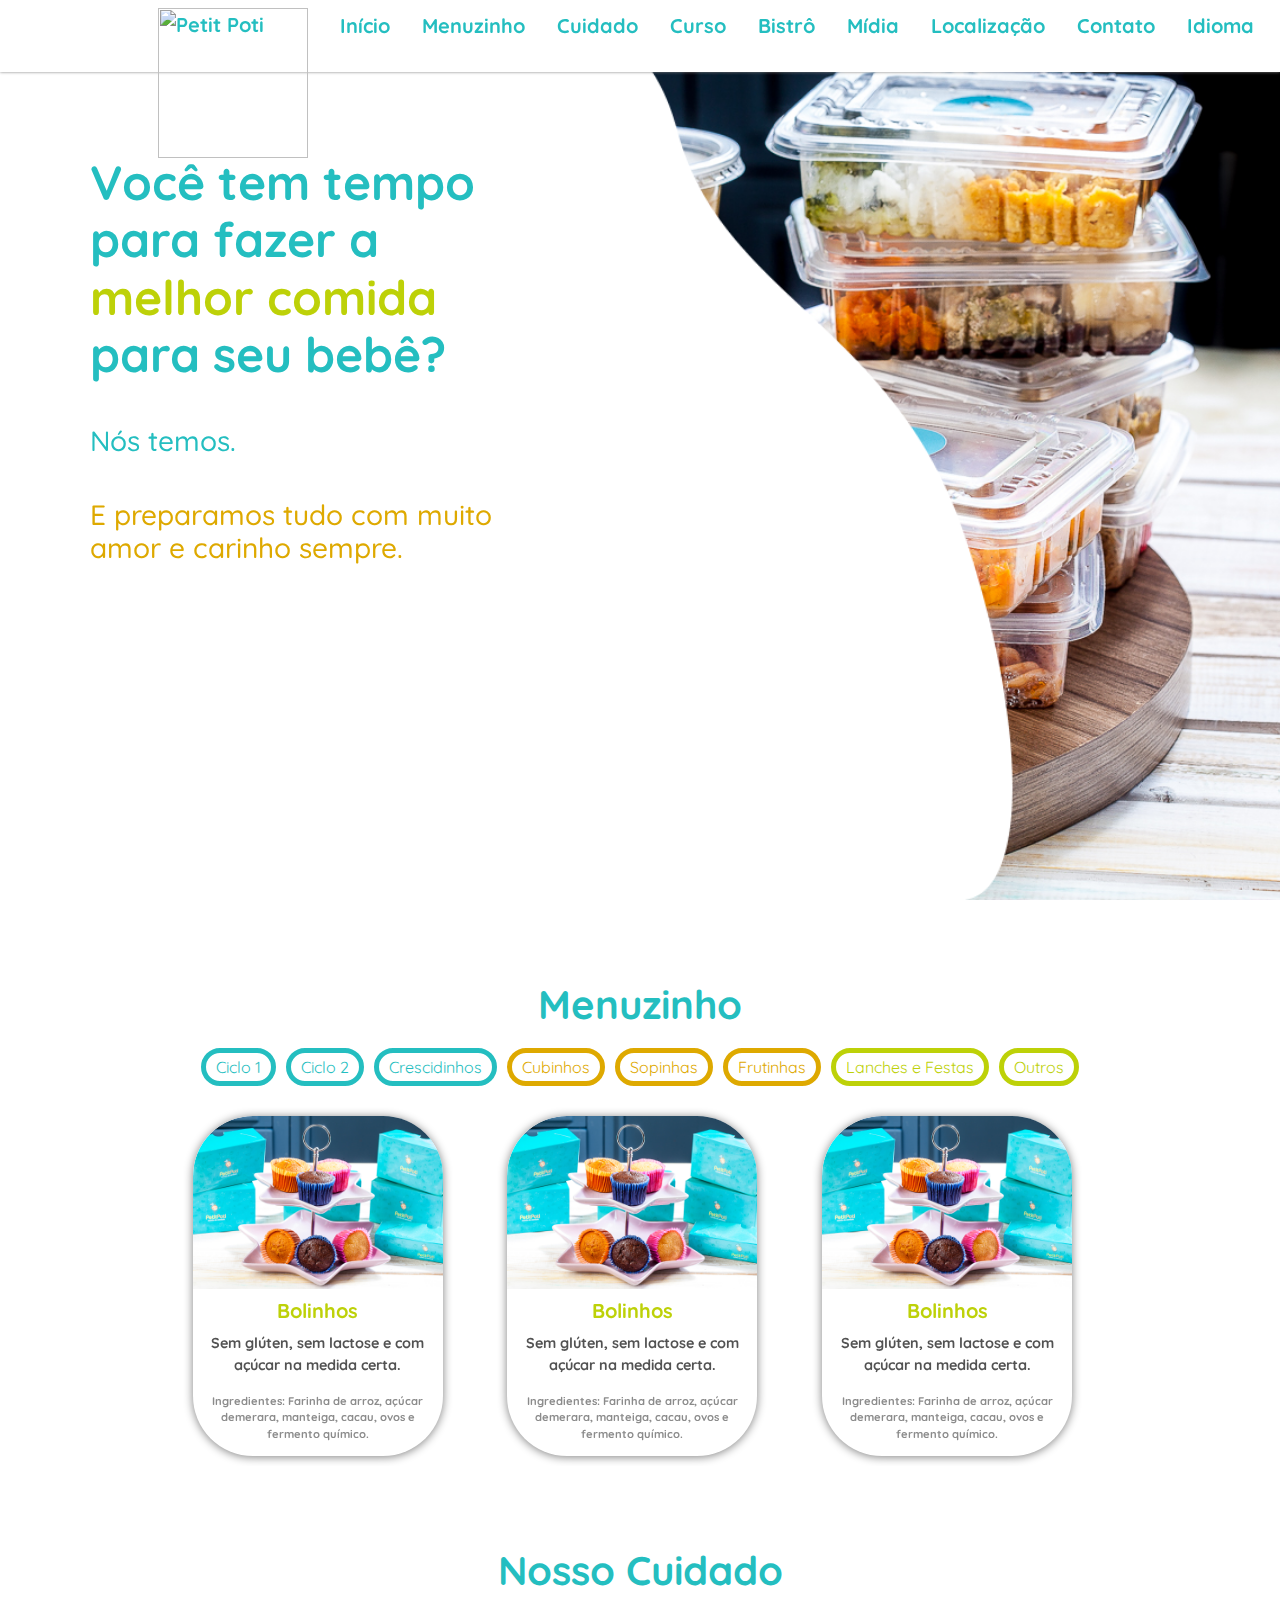
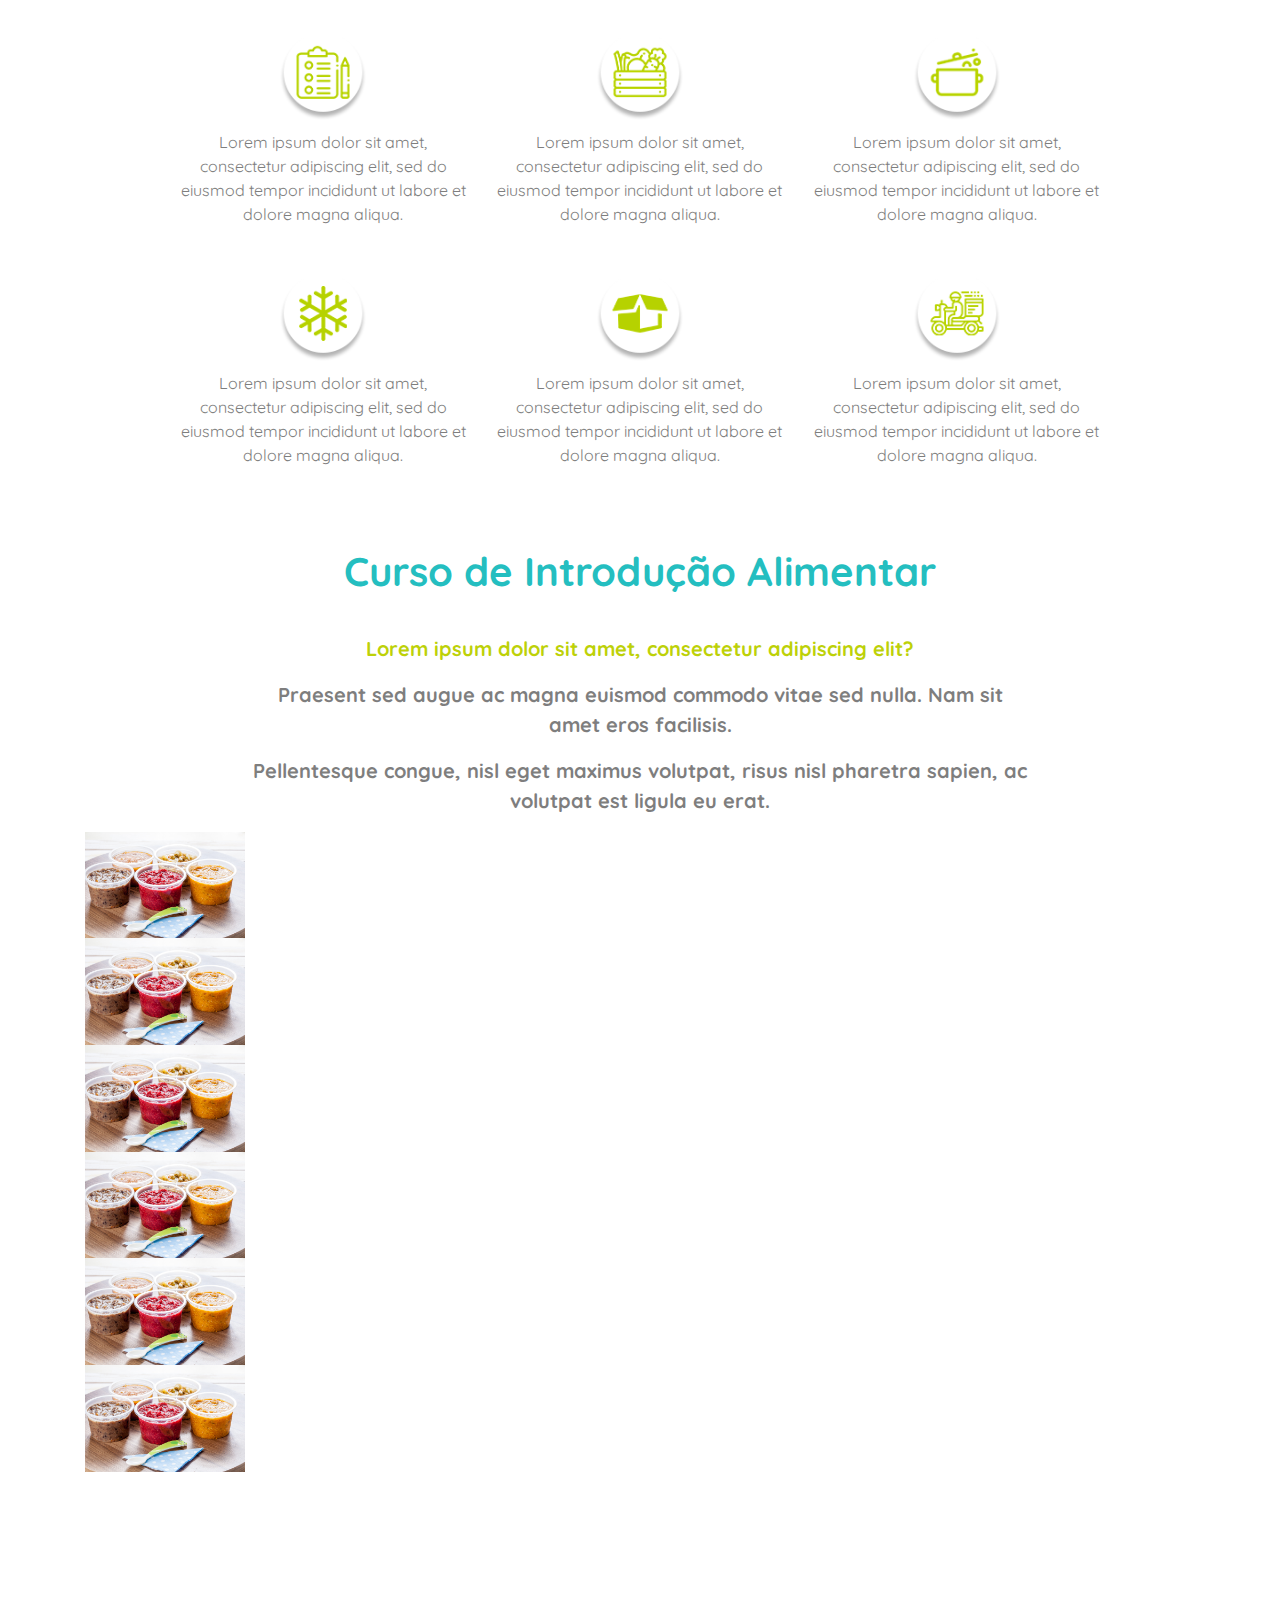
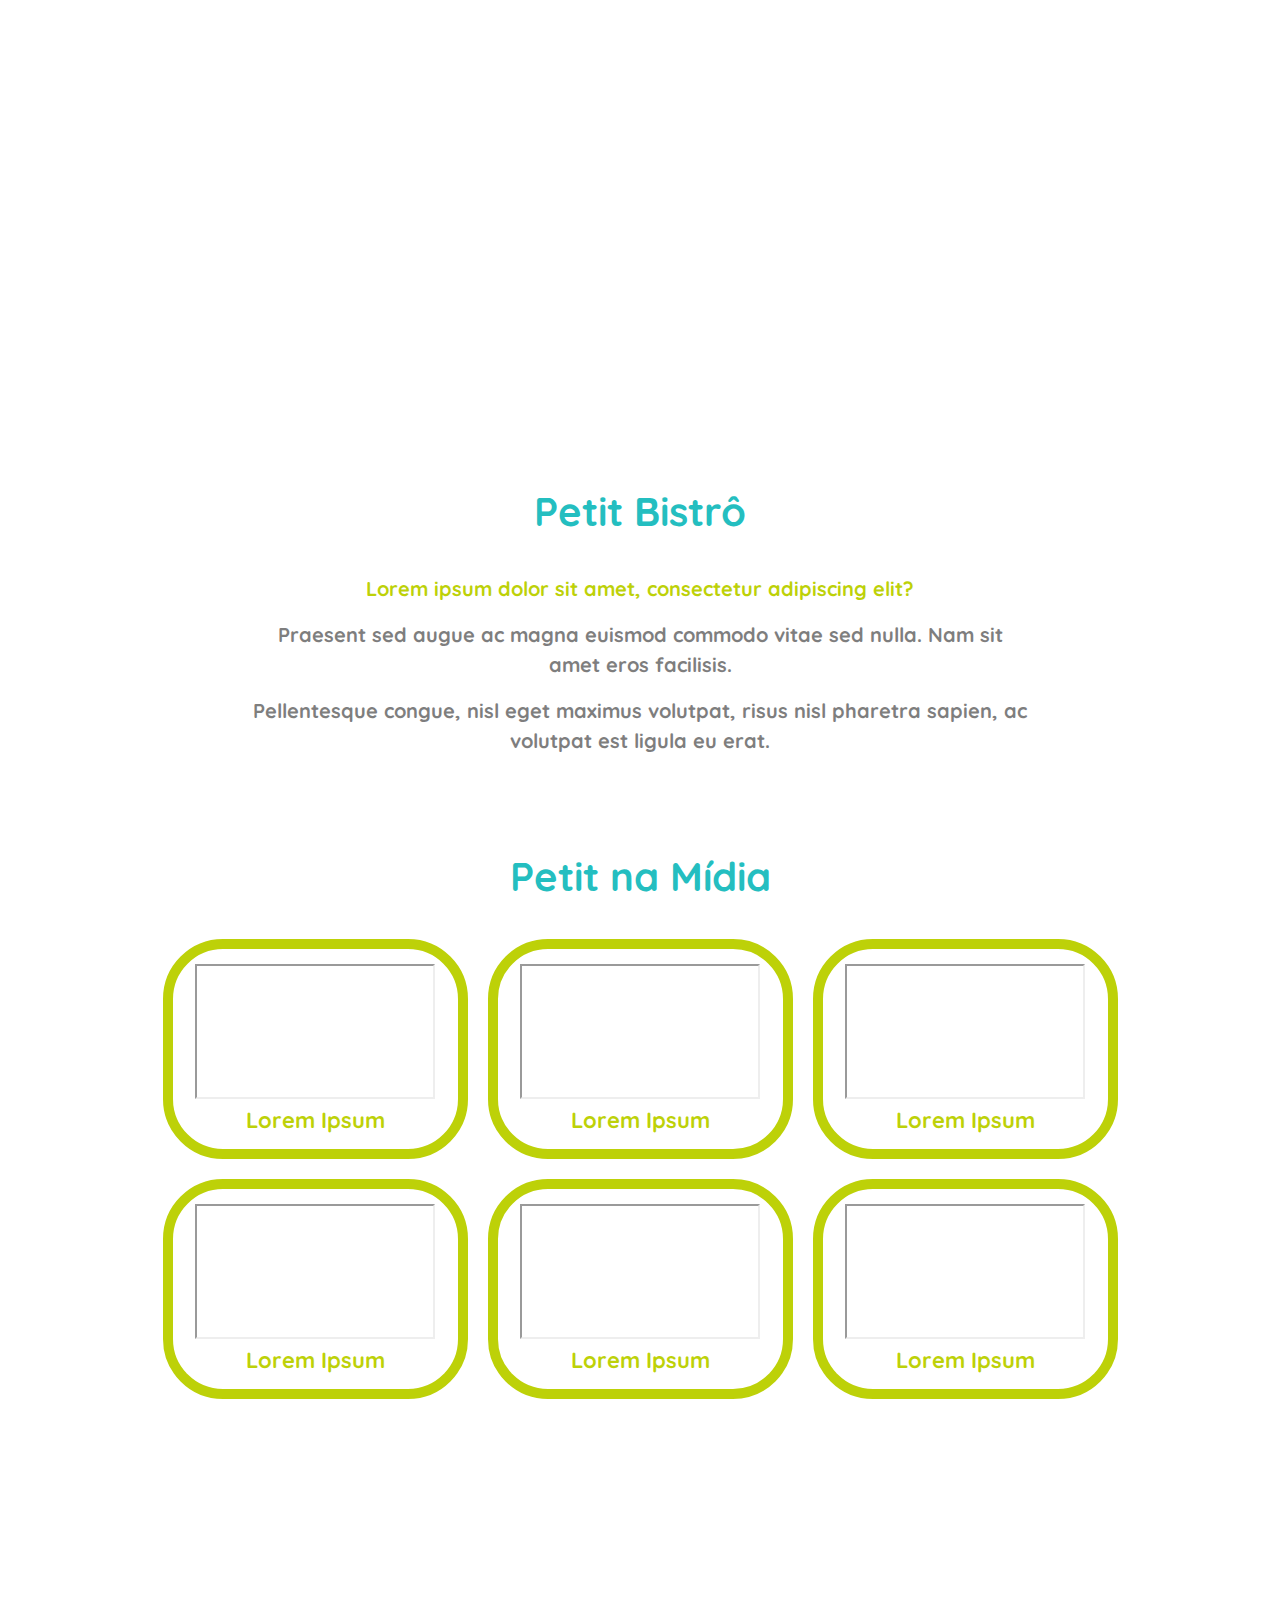
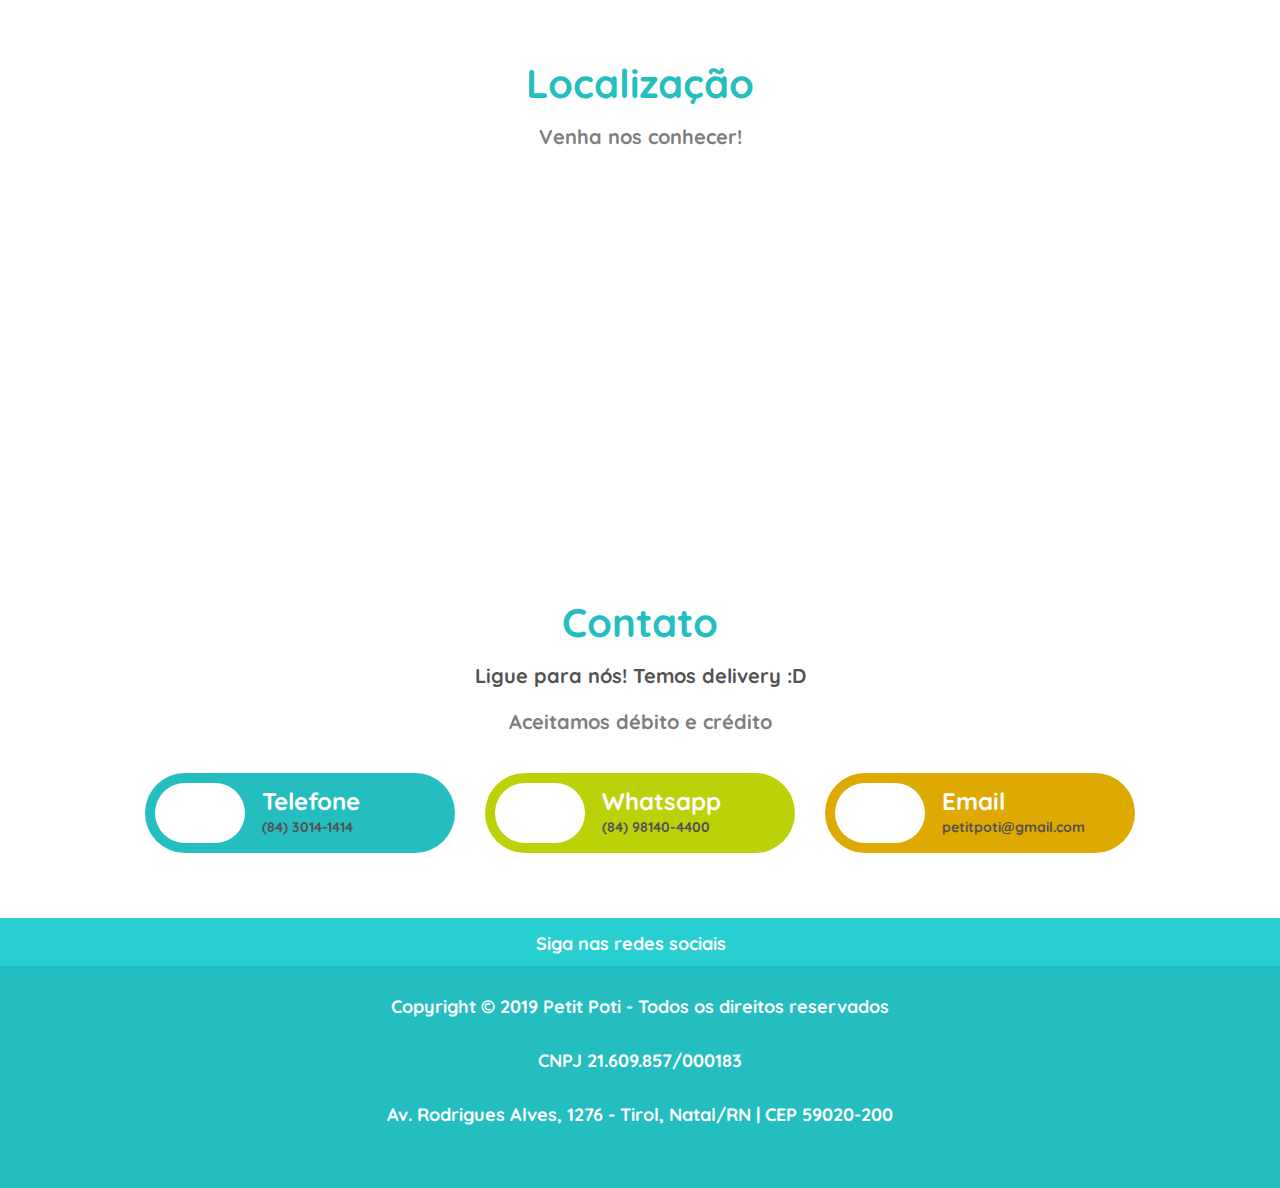
==== commit ead04ea3: "Forças" ====
--- a/Site/index.html
+++ b/Site/index.html
@@ -4,6 +4,11 @@
 		<meta name="viewport" content="width=device-width, initial-scale=1, shrink-to-fit=no">
 		<meta http-equiv="X-UA-Compatible" content="ie=edge">
 		<title>Petit Poti</title>
+		<meta name="description" content="Comida de verdade.">
+		<!--Script-->
+		<script src="https://code.jquery.com/jquery-3.3.1.min.js"></script>
+		<script src="assets/js/bootstrap.js"></script>
+		<script src="assets/js/index.js"></script>
 		<!--Style-->
 		<link rel="stylesheet" href="assets/css/index.css">
 		<link rel="stylesheet" href="assets/css/bootstrap.min.css">
@@ -11,34 +16,60 @@
 		<link href="https://fonts.googleapis.com/css?family=Quicksand:500,700" rel="stylesheet">
 		<link rel="stylesheet" href="https://use.fontawesome.com/releases/v5.6.3/css/all.css" integrity="sha384-UHRtZLI+pbxtHCWp1t77Bi1L4ZtiqrqD80Kn4Z8NTSRyMA2Fd33n5dQ8lWUE00s/" crossorigin="anonymous">
 	</head>
-	<script type="text/javascript">
-		mostrarIdiomas(){
-
-		}
-	</script>
-
 	<body>
 		<!--Nav-->
-		<nav class="nav justify-content-end" role="tablist">
-			<a class="nav-link active" id="menuzinho-tab" data-toggle="tab" href="#menuzinho" role="tab" aria-controls="menuzinho" aria-selected="false">Menuzinho</a>
-			<a class="nav-link" id="cuidado-tab" data-toggle="tab" href="#cuidado" role="tab" aria-controls="cuidado" aria-selected="false" href="#">Cuidado</a>
-		  	<a class="nav-link" id="cursos-tab" data-toggle="tab" href="#curso" role="tab" aria-controls="curso" aria-selected="false" href="#">Curso</a>
-		  	<a class="nav-link" id="bistro-tab" data-toggle="tab" href="#bistro" role="tab" aria-controls="bistro" aria-selected="false" href="#">Bistrô</a>
-		  	<a class="nav-link" id="midia-tab" data-toggle="tab" href="#midia" role="tab" aria-controls="midia" aria-selected="false" href="#">Mídia</a>
-		  	<a class="nav-link" id="localizacao-tab" data-toggle="tab" href="#localizacao" role="tab" aria-controls="localizacao" aria-selected="false" href="#s">Localização</a>
-		  	<a class="nav-link" id="contato-tab" data-toggle="tab" href="#contato" role="tab" aria-controls="contato" aria-selected="false" href="#">Contato</a>
-		  	<a class="nav-link" id="idioma-tab" onclick="mostrarIdiomas();" data-toggle="tab" role="tab" aria-controls="idioma" aria-selected="false" href="#">Idioma</a>
-		</nav>
+		<ul class="nav navigation row justify-content-end" style="margin-left: 0px;">
+			<a class="navbar-brand" href="#">
+			    <img src="assets/img/petitpoti.png" width="150" alt="Petit Poti">
+			</a>
+
+			<!-- <li><img class="align-middle" id="logo" src=""></li> -->
+			<li><a class="nav-link" id="inicio-tab">Início</a></li>
+			<li><a class="nav-link" id="menuzinho-tab">Menuzinho</a></li>
+			<li><a class="nav-link" id="cuidado-tab" >Cuidado</a></li>
+			<li><a class="nav-link" id="cursos-tab">Curso</a></li>
+			<li><a class="nav-link" id="bistro-tab">Bistrô</a></li>
+			<li><a class="nav-link" id="midia-tab">Mídia</a></li>
+			<li><a class="nav-link" id="localizacao-tab">Localização</a></li>
+			<li><a class="nav-link" id="contato-tab">Contato</a></li>
+			<li><a class="nav-link" id="idioma-tab" data-toggle="modal" data-target="#modal-idiomas">Idioma</a></li>
+		</ul>
+
+		<style>
+			@media only screen and (max-width: 1000px) {
+				.titulo-h1 {
+					font-size: 2.3rem;
+				}
+
+				#bg {
+					background-image: url(assets/img/bg-responsive.png);
+				}
+
+				#texto-inicial {
+					top: 20%;
+				}
+				#texto-inicial h1 {
+					font-size: 30px;
+				}
+
+				#texto-inicial h3 {
+					font-size: 20px;
+				}
+
+				#cuidado img {
+					margin-top: 20px;
+				}
+			}
+		</style>
 
 		<!--Texto inicial e forma-->
 		<div id="bg" style="background-image: url(assets/img/bg.png);">
 			<div id="texto-inicial">
 				<h1> Você tem tempo <br> para fazer a <br> <span style="color:#bdd108;">melhor comida </span> <br> para seu bebê?</h1>
 				<h3> Nós temos. </h3>
-				<h3> <span style="color: #dea900;"> E preparamos tudo com muito <br> amor e carinho sempre. </span></h3>
-
-				<i class="fas fa-angle-down"></i>
-			</div>
+				<h3 style="margin-bottom: 0px; color: #dea900;">E preparamos tudo com muito <br> amor e carinho sempre.</h3>
+			</div>
+			<i class="fas fa-angle-down"></i>
 		</div>
 
 		<!--Slider-->
@@ -62,59 +93,228 @@
 		  	</div>
 		</div>
 
+		<!--Modal
+		<div class="modal fade" id="modal-idiomas">
+			<div class="modal-dialog" style="background-image: url(assets/img/bg-modal.png); background-size: 100%; background-repeat: no-repeat;">
+				<div class="modal-content" style="background-color: transparent; border: none; padding: 35px 50px;">
+					<div class="row justify-content-end">
+						<button type="button" class="close" data-dismiss="modal">
+							<span aria-hidden="true" style="font-size: 36px; color: white;">&times;</span>
+						</button>
+					</div>
+					<div class="row justify-content-center">
+						<h4 class="modal-title">Escolha um idioma
+						<h4 class="modal-title" style="color: #f0f0f0">Choose your language <br></h4>
+						<h4 class="modal-title" style="color: #e1e1e1">Seleccione el idioma</h4>
+					</div>
+					<div class="row justify-content-center" style="margin-top: 30px;">
+						<p class="modal-texto"> <a href="pt.html"> PT </a></p>
+						<p class="modal-texto"> <a href="pt.html"> EN </a></p>
+						<p class="modal-texto"> <a href="pt.html"> ES </a></p>
+					</div>
+				</div>
+			</div>
+		</div>-->
+
 		<!--Menuzinho-->
 		<div class="container">
 			<div class="row">
 				<section id="menuzinho" class="sec-site"> 
 					<h1 class="titulo-h1"> Menuzinho </h1>
+
 					<!--Botões-->
 					<div class="row justify-content-center">
-						<button type="button" class="btn-menuzinho azul">Ciclo 1</button>
-						<button type="button" class="btn-menuzinho azul">Ciclo 2</button>
-						<button type="button" class="btn-menuzinho azul">Crescidinhos</button>
-						<button type="button" class="btn-menuzinho laranja">Cubinhos</button>
-						<button type="button" class="btn-menuzinho laranja">Sopinhas</button>
-						<button type="button" class="btn-menuzinho laranja">Frutinhas</button>
-						<button type="button" class="btn-menuzinho verde">Lanches e Festas</button>
-						<button type="button" class="btn-menuzinho verde">Outros</button>
+						<button onclick="menuzinhoFiltro('ciclo1')" type="button" class="btn-menuzinho azul">Ciclo 1</button>
+						<button onclick="menuzinhoFiltro('ciclo2')" type="button" class="btn-menuzinho azul">Ciclo 2</button>
+						<button onclick="menuzinhoFiltro('cresc')" type="button" class="btn-menuzinho azul">Crescidinhos</button>
+						<button onclick="menuzinhoFiltro('cubin')" type="button" class="btn-menuzinho laranja">Cubinhos</button>
+						<button onclick="menuzinhoFiltro('sopin')" type="button" class="btn-menuzinho laranja">Sopinhas</button>
+						<button onclick="menuzinhoFiltro('frutin')" type="button" class="btn-menuzinho laranja">Frutinhas</button>
+						<button onclick="menuzinhoFiltro('lanches')" type="button" class="btn-menuzinho verde">Lanches e Festas</button>
+						<button onclick="menuzinhoFiltro('outros')" type="button" class="btn-menuzinho verde">Outros</button>
 					</div>
 
 					<!--Itens-->
-					<div class="row justify-content-center">
-						<div class="m-item">
-							<img src="assets/img/bolinhos.jpg">
-							<h5> Bolinhos </h5>
-							<p class="item-desc"> Sem glúten, sem lactose e com açúcar na medida certa. </p>
-							<p class="item-m-desc"> Ingredientes: Farinha de arroz, açúcar demerara, manteiga, cacau, ovos e fermento químico. </p>
-						</div>
-
-						<div class="m-item">
-							<img src="assets/img/bolinhos.jpg">
-							<h5> Bolinhos </h5>
-							<p class="item-desc"> Sem glúten, sem lactose e com açúcar na medida certa. </p>
-							<p class="item-m-desc"> Ingredientes: Farinha de arroz, açúcar demerara, manteiga, cacau, ovos e fermento químico. </p>
-						</div>
-
-						<div class="m-item">
-							<img src="assets/img/bolinhos.jpg">
-							<h5> Bolinhos </h5>
-							<p class="item-desc"> Sem glúten, sem lactose e com açúcar na medida certa. </p>
-							<p class="item-m-desc"> Ingredientes: Farinha de arroz, açúcar demerara, manteiga, cacau, ovos e fermento químico. </p>
-						</div>
-
-						<div class="m-item">
-							<img src="assets/img/bolinhos.jpg">
-							<h5> Bolinhos </h5>
-							<p class="item-desc"> Sem glúten, sem lactose e com açúcar na medida certa. </p>
-							<p class="item-m-desc"> Ingredientes: Farinha de arroz, açúcar demerara, manteiga, cacau, ovos e fermento químico. </p>
-						</div>
-
-						<!--<div class="m-item">
-							<img src="assets/img/bolinhos.jpg">
-							<h5> Bolinhos </h5>
-							<p class="item-desc"> Sem glúten, sem lactose e com açúcar na medida certa. </p>
-							<p class="item-m-desc"> Ingredientes: Farinha de arroz, açúcar demerara, manteiga, cacau, ovos e fermento químico. </p>
-						</div>-->
+					<div id="itens" class="row justify-content-center">
+						<div class="col-1">
+							<a class="carousel-control-prev" href="#menuzinho-slider" role="button" data-slide="prev">
+								<i class="fas fa-caret-left" style="color: #24bec0; font-size: 36px;"></i>
+							</a>
+						</div>
+						<div class="col-10" style="margin-right: 0px; margin-left: 0px;">		
+							<div id="menuzinho-slider" class="carousel slide" data-ride="carousel">
+							  	<div class="carousel-inner">
+							  	<!--Ciclo 01-->
+							  		<div class="carousel-item active">
+							  			<div class="container">
+							  				<div class="row">
+							  					<div class="col-sm-12 col-lg-4">
+										      		<div class="m-item">
+														<img src="assets/img/bolinhos.jpg">
+														<h5> Bolinhos </h5>
+														<p class="item-desc"> Sem glúten, sem lactose e com açúcar na medida certa. </p>
+														<p class="item-m-desc"> Ingredientes: Farinha de arroz, açúcar demerara, manteiga, cacau, ovos e fermento químico. </p>
+													</div>
+												</div>
+
+												<div class="col-sm-12 col-lg-4">
+										      		<div class="m-item">
+														<img src="assets/img/bolinhos.jpg">
+														<h5> Bolinhos </h5>
+														<p class="item-desc"> Sem glúten, sem lactose e com açúcar na medida certa. </p>
+														<p class="item-m-desc"> Ingredientes: Farinha de arroz, açúcar demerara, manteiga, cacau, ovos e fermento químico. </p>
+													</div>
+												</div>
+
+												<div class="col-sm-12 col-lg-4">
+										      		<div class="m-item">
+														<img src="assets/img/bolinhos.jpg">
+														<h5> Bolinhos </h5>
+														<p class="item-desc"> Sem glúten, sem lactose e com açúcar na medida certa. </p>
+														<p class="item-m-desc"> Ingredientes: Farinha de arroz, açúcar demerara, manteiga, cacau, ovos e fermento químico. </p>
+													</div>
+												</div>											
+											</div>
+										</div>
+							   	 	</div>
+
+							   	 	<div class="carousel-item">
+							   	 		<div class="container">
+							  				<div class="row">
+							  					<div class="col-sm-12 col-lg-4">
+										      		<div class="m-item">
+														<img src="assets/img/bolinhos.jpg">
+														<h5> Bolinhos </h5>
+														<p class="item-desc"> Sem glúten, sem lactose e com açúcar na medida certa. </p>
+														<p class="item-m-desc"> Ingredientes: Farinha de arroz, açúcar demerara, manteiga, cacau, ovos e fermento químico. </p>
+													</div>
+												</div>
+
+												<div class="col-sm-12 col-lg-4">
+										      		<div class="m-item">
+														<img src="assets/img/bolinhos.jpg">
+														<h5> Bolinhos </h5>
+														<p class="item-desc"> Sem glúten, sem lactose e com açúcar na medida certa. </p>
+														<p class="item-m-desc"> Ingredientes: Farinha de arroz, açúcar demerara, manteiga, cacau, ovos e fermento químico. </p>
+													</div>
+												</div>
+
+												<div class="col-sm-12 col-lg-4">
+										      		<div class="m-item" style="visibility: hidden;">
+														
+													</div>
+												</div>											
+											</div>
+										</div>
+							   	 	</div>
+								   	
+								<!--Ver trabalho de ICS para filtrar-->
+							   	</div>
+							</div>
+						</div>	
+						<div class="col-1">
+							<a class="carousel-control-next" href="#menuzinho-slider" role="button" data-slide="next">
+							    <i class="fas fa-caret-right" style="color: #24bec0; font-size: 36px;"></i>
+							</a>
+						</div>
+					</div>
+				</section>
+			</div>
+		</div>	
+
+		<!--Nosso Cuidado-->
+		<div class="container">
+			<div class="row">
+				<section id="cuidado" class="sec-site">
+					<div style="display: flex;">
+						<div class="col-1"></div>
+						<div class="col-10">
+							<h1 class="titulo-h1">Nosso Cuidado</h1>
+							<br> 
+							<div class="row">
+								<div class="col-sm-12 col-lg-4">
+									<div> <img src="assets/img/planejamento.png"> </div>
+									Lorem ipsum dolor sit amet, consectetur adipiscing elit, sed do eiusmod tempor incididunt ut labore et dolore magna aliqua. 
+								</div>
+								
+								<div class="col-sm-12 col-lg-4">
+									<div> <img src="assets/img/ingredientes.png"> </div>
+									Lorem ipsum dolor sit amet, consectetur adipiscing elit, sed do eiusmod tempor incididunt ut labore et dolore magna aliqua. 
+								</div>
+								
+								<div class="col-sm-12 col-lg-4">
+									<div> <img src="assets/img/preparo.png"> </div>
+									Lorem ipsum dolor sit amet, consectetur adipiscing elit, sed do eiusmod tempor incididunt ut labore et dolore magna aliqua. 
+								</div>
+							</div>
+							<br> <br>
+							<div class="row">
+								<div class="col-sm-12 col-lg-4">
+									<div> <img src="assets/img/refrigeramento.png"> </div>
+									Lorem ipsum dolor sit amet, consectetur adipiscing elit, sed do eiusmod tempor incididunt ut labore et dolore magna aliqua. 
+								</div>
+								
+								<div class="col-sm-12 col-lg-4">
+									<div> <img src="assets/img/armazenamento.png"> </div>
+									Lorem ipsum dolor sit amet, consectetur adipiscing elit, sed do eiusmod tempor incididunt ut labore et dolore magna aliqua. 
+								</div>
+								
+								<div class="col-sm-12 col-lg-4">
+									<div> <img src="assets/img/entrega.png"> </div>
+									Lorem ipsum dolor sit amet, consectetur adipiscing elit, sed do eiusmod tempor incididunt ut labore et dolore magna aliqua. 
+								</div>
+							</div>
+							<i class="fas fa-angle-down"></i>
+						</div>
+						<div class="col-1"></div>
+					</div>
+			</section>
+			</div>
+		</div>
+
+		<!--Introdução Alimentar-->
+		<div class="container">
+			<div class="row">
+				<section id="curso" class="sec-site"> 
+					<h1 class="titulo-h1"> Curso de Introdução Alimentar </h1>
+					<br> 
+					<div class="row justify-content-center">
+						<div class="col-1"> </div>
+						<div class="col-10">
+							<p class="texto-grande">
+								<span style="color:#bdd108;"> Lorem ipsum dolor sit amet, consectetur adipiscing elit? </span>
+							</p>
+							<p class="texto-grande">
+								Praesent sed augue ac magna euismod commodo vitae sed nulla. Nam sit <br> amet eros facilisis.
+							</p>
+							<p class="texto-grande">
+								Pellentesque congue, nisl eget maximus volutpat, risus nisl pharetra sapien, ac <br> volutpat est ligula eu erat. 
+							</p>
+						</div>
+						<div class="col-1"> </div>
+					</div>
+
+					<div class="row justify-content-center">
+						<div class="col-12">
+							<div class="col-sm-2">
+								<img class="img-fluid" src="assets/img/sopinhas.jpg">
+							</div>
+							<div class="col-sm-2">
+								<img class="img-fluid" src="assets/img/sopinhas.jpg">								
+							</div>
+							<div class="col-sm-2">
+								<img class="img-fluid" src="assets/img/sopinhas.jpg">	
+							</div>
+							<div class="col-sm-2">
+								<img class="img-fluid" src="assets/img/sopinhas.jpg">	
+							</div>
+							<div class="col-sm-2">
+								<img class="img-fluid" src="assets/img/sopinhas.jpg">	
+							</div>
+							<div class="col-sm-2">
+								<img class="img-fluid" src="assets/img/sopinhas.jpg">	
+							</div>
+						</div>
 					</div>
 
 					<i class="fas fa-angle-down"></i>
@@ -122,55 +322,11 @@
 			</div>
 		</div>
 
-		<!--Nosso Cuidado-->
-		<div class="container">
-			<div class="row">
-				<section id="cuidado" class="sec-site"> 
-					<h1 class="titulo-h1"> Nosso Cuidado </h1>
-					<br> 
-					<div class="row justify-content-center">
-						<div class="col-4">
-							<div> <img src="assets/img/planejamento.png"> </div>
-							Lorem ipsum dolor sit amet, consectetur adipiscing elit, sed do eiusmod tempor incididunt ut labore et dolore magna aliqua. 
-						</div>
-
-						<div class="col-4">
-							<div> <img src="assets/img/ingredientes.png"> </div>
-							Lorem ipsum dolor sit amet, consectetur adipiscing elit, sed do eiusmod tempor incididunt ut labore et dolore magna aliqua. 
-						</div>
-
-						<div class="col-4">
-							<div> <img src="assets/img/preparo.png"> </div>
-							Lorem ipsum dolor sit amet, consectetur adipiscing elit, sed do eiusmod tempor incididunt ut labore et dolore magna aliqua. 
-						</div>
-					</div>
-					<br> <br>
-					<div class="row justify-content-center">
-						<div class="col-4">
-							<div> <img src="assets/img/refrigeramento.png"> </div>
-							Lorem ipsum dolor sit amet, consectetur adipiscing elit, sed do eiusmod tempor incididunt ut labore et dolore magna aliqua. 
-						</div>
-
-						<div class="col-4">
-							<div> <img src="assets/img/armazenamento.png"> </div>
-							Lorem ipsum dolor sit amet, consectetur adipiscing elit, sed do eiusmod tempor incididunt ut labore et dolore magna aliqua. 
-						</div>
-
-						<div class="col-4">
-							<div> <img src="assets/img/entrega.png"> </div>
-							Lorem ipsum dolor sit amet, consectetur adipiscing elit, sed do eiusmod tempor incididunt ut labore et dolore magna aliqua. 
-						</div>
-					</div>
-					<i class="fas fa-angle-down""></i>
-				</section>
-			</div>
-		</div>
-
-		<!--Introdução Alimentar-->
-		<div class="container">
-			<div class="row">
-				<section id="curso" class="sec-site"> 
-					<h1 class="titulo-h1"> Curso de Introdução Alimentar </h1>
+		<!--Petit Bistrô-->
+		<div class="container">
+			<div class="row">
+				<section id="bistro" class="sec-site"> 
+					<h1 class="titulo-h1"> Petit Bistrô </h1>
 					<br> 
 					<div class="row justify-content-center">
 						<p class="texto-grande">
@@ -185,44 +341,12 @@
 					</div>
 
 					<div class="row justify-content-center">
-						<div class="imagem" style="background-image: url(assets/img/sopinhas.jpg); background-size: cover;"></div>
-						<div class="imagem" style="background-image: url(assets/img/sopinhas.jpg); background-size: cover;"></div>
-						<div class="imagem" style="background-image: url(assets/img/sopinhas.jpg); background-size: cover;"></div>
-						<div class="imagem" style="background-image: url(assets/img/sopinhas.jpg); background-size: cover;"></div>
-						<div class="imagem" style="background-image: url(assets/img/sopinhas.jpg); background-size: cover;"></div>
-						<div class="imagem" style="background-image: url(assets/img/sopinhas.jpg); background-size: cover;"></div>
-					</div>
-
-					<i class="fas fa-angle-down"></i>
-				</section>
-			</div>
-		</div>
-
-		<!--Petit Bistrô-->
-		<div class="container">
-			<div class="row">
-				<section id="bistro" class="sec-site"> 
-					<h1 class="titulo-h1"> Petit Bistrô </h1>
-					<br> 
-					<div class="row justify-content-center">
-						<p class="texto-grande">
-							<span style="color:#bdd108;"> Lorem ipsum dolor sit amet, consectetur adipiscing elit? </span>
-						</p>
-						<p class="texto-grande">
-							Praesent sed augue ac magna euismod commodo vitae sed nulla. Nam sit <br> amet eros facilisis.
-						</p>
-						<p class="texto-grande">
-							Pellentesque congue, nisl eget maximus volutpat, risus nisl pharetra sapien, ac <br> volutpat est ligula eu erat. 
-						</p>
-					</div>
-
-					<div class="row justify-content-center">
-						<div class="imagem" style="background-image: url(assets/img/sopinhas.jpg); background-size: cover;"></div>
-						<div class="imagem" style="background-image: url(assets/img/sopinhas.jpg); background-size: cover;"></div>
-						<div class="imagem" style="background-image: url(assets/img/sopinhas.jpg); background-size: cover;"></div>
-						<div class="imagem" style="background-image: url(assets/img/sopinhas.jpg); background-size: cover;"></div>
-						<div class="imagem" style="background-image: url(assets/img/sopinhas.jpg); background-size: cover;"></div>
-						<div class="imagem" style="background-image: url(assets/img/sopinhas.jpg); background-size: cover;"></div>
+						<div class="img-fluid" style="background-image: url(assets/img/sopinhas.jpg); background-size: cover;"></div>
+						<div class="img-fluid" style="background-image: url(assets/img/sopinhas.jpg); background-size: cover;"></div>
+						<div class="img-fluid" style="background-image: url(assets/img/sopinhas.jpg); background-size: cover;"></div>
+						<div class="img-fluid" style="background-image: url(assets/img/sopinhas.jpg); background-size: cover;"></div>
+						<div class="img-fluid" style="background-image: url(assets/img/sopinhas.jpg); background-size: cover;"></div>
+						<div class="img-fluid" style="background-image: url(assets/img/sopinhas.jpg); background-size: cover;"></div>
 					</div>
 
 					<i class="fas fa-angle-down"></i>
@@ -285,7 +409,9 @@
 				</section>
 			</div>
 		</div>
-		<iframe src="https://snapwidget.com/embed/644832" class="snapwidget-widget" allowtransparency="true" frameborder="0" scrolling="no" style="border:none; overflow:hidden; width:100%; height:160px; margin-left: 0px;"></iframe>
+
+		<!--Widget Instagram-->
+		<iframe id="instagram-widget" src="https://snapwidget.com/embed/644832" class="snapwidget-widget" allowtransparency="true" frameborder="0" scrolling="no"></iframe>
 
 		<!--Localização-->
 		<div class="container">
@@ -309,48 +435,54 @@
 					<h1 class="titulo-h1"> Contato </h1>
 					<p class="texto-grande" style="color: #525252"> Ligue para nós! Temos delivery :D </p>
 					<p class="texto-grande"> Aceitamos débito e crédito </p>
-					<div class="row justify-content-center">
-						<div class="btn-contato" style="background-color: #24bec0;">
-							<div class="row">
-								<div class="col-4">
-									<div class="btn-contato-icone">
-										<i class="fas fa-phone"></i>
+
+					<div class="row justify-content-center">
+						<a href="tel:+55 84 3014-1414">
+							<div class="btn-contato" style="background-color: #24bec0;">
+								<div class="row">
+									<div class="col-4">
+										<div class="btn-contato-icone">
+											<i class="fas fa-phone"></i>
+										</div>
 									</div>
-								</div>
-								<div class="col-8">
-									<p class="btn-contato-item"> Telefone </p>
-									<p class="btn-contato-info"> (84) 3014-1414 </p>
-								</div>
-							</div>							
-						</div>
-
-						<a href="https://api.whatsapp.com/send?phone=558481404440">
+									<div class="col-8">
+										<p class="btn-contato-item"> Telefone </p>
+										<p class="btn-contato-info"> (84) 3014-1414 </p>
+									</div>
+								</div>
+							</a>								
+						</div>
+						
 						<div class="btn-contato" style="background-color: #bdd108;">
-							<div class="row">
-								<div class="col-4">
-									<div class="btn-contato-icone">
-										<i class="fas fa-comment"></i>
+							<a href="https://api.whatsapp.com/send?phone=558481404440">
+								<div class="row">
+									<div class="col-4">
+										<div class="btn-contato-icone">
+											<i class="fas fa-comment"></i>
+										</div>
 									</div>
-								</div>
-								<div class="col-8">
-									<p class="btn-contato-item"> Whatsapp </p>
-									<p class="btn-contato-info"> (84) 98140-4400 </p>
-								</div>
-							</div>							
-						</div> </a>
+									<div class="col-8">
+										<p class="btn-contato-item"> Whatsapp </p>
+										<p class="btn-contato-info"> (84) 98140-4400 </p>
+									</div>
+								</div>
+							</a>							
+						</div>
 
 						<div class="btn-contato" style="background-color: #dea900;">
-							<div class="row">
-								<div class="col-4">
-									<div class="btn-contato-icone">
-										<i class="fas fa-envelope"></i>
+							<a href="mailto:petitpoti@gmail.com">
+								<div class="row">
+									<div class="col-4">
+										<div class="btn-contato-icone">
+											<i class="fas fa-envelope"></i>
+										</div>
 									</div>
-								</div>
-								<div class="col-8">
-									<p class="btn-contato-item"> Email </p>
-									<p class="btn-contato-info"> petitpoti@gmail.com </p>
-								</div>
-							</div>							
+									<div class="col-8">
+										<p class="btn-contato-item"> Email </p>
+										<p class="btn-contato-info"> petitpoti@gmail.com </p>
+									</div>
+								</div>
+							</a>						
 						</div>
 					</div>
 				</section>
@@ -375,5 +507,10 @@
 			<br><br>
 			Av. Rodrigues Alves, 1276 - Tirol, Natal/RN | CEP 59020-200
 		</footer>
+
+		<script>
+			// Modal
+			$('#modal-idiomas').modal({backdrop: 'static'})
+		</script>
 	</body>
 </html>--- a/Site/assets/css/index.css
+++ b/Site/assets/css/index.css
@@ -7,60 +7,84 @@
 	POSIÇÃO
 }*/
 
-body, head {
-	font-family: 'Quicksand', sans-serif;
-}
-
-	.fa-angle-down {
-		font-size: 48px;
-		color: #24bec0;
-		margin-top: 15px;
-	}
-
-	.titulo-h1 {
+/*Todos*/
+	* {
 		font-family: 'Quicksand', sans-serif;
+	}
+
+		.fa-angle-down {
+			position: absolute;
+			left: 50%;
+			font-size: 48px;
+			color: #24bec0;
+			margin-top: 15px;
+		}
+
+		.titulo-h1 {
+			font-weight: bold;
+			color: #24bec0;
+			margin: 80px 0px 15px 0px;
+		}
+
+		.sec-site {
+			color: #24bec0;
+			width: 100%;
+			/*height: 100vh;*/
+			text-align: center;	
+		}
+
+		a {
+			text-decoration: none;
+		}
+
+		a:hover {
+			text-decoration: none;
+		}
+
+/*Navbar*/
+	.navigation {
+		list-style: none;
+		margin: 0; 
+		display: -webkit-box;
+		display: -moz-box;
+		display: -ms-flexbox;
+		display: -webkit-flex;
+		display: flex;
+		justify-content: flex-end;
+	}
+
+	.nav {
+		margin: 0;
 		font-weight: bold;
-		color: #24bec0;
-		margin: 80px 0px 15px 0px;
-	}
-
-	.sec-site {
-		font-family: 'Quicksand', sans-serif;
+		font-size: 1.25rem;
 		color: #24bec0;
 		width: 100%;
-		height: 100vh;
-		text-align: center;	
-	}
-
-	a {
-		text-decoration: none;
-	}
-
-	a:hover {
-		text-decoration: none;
-	}
-
-/*Navbar*/
-	.nav {
-			font-family: 'Quicksand', sans-serif;
-			font-weight: 700;
-			font-size: 1.25rem;
-			color: #24bec0;
-			width: 100%;
-			height: 8vh;
-			padding: 3px 10px;
-			background-color: white;
-		    box-shadow: 0px 0px 3px grey;
-			z-index: 10;
-			position: fixed;
-		}
+		height: 8vh;
+		padding: 3px 10px;
+		background-color: white;
+	    box-shadow: 0px 0px 3px grey;
+		z-index: 10;
+		position: fixed;
+	}
 			
-			.nav a {
-				color: #24bec0;
-			}
-			.nav a:hover {
-				color: #157273;
-			}
+		.nav a {
+			color: #24bec0;
+		}
+
+		.nav a:hover {
+			color: #157273;
+		}
+
+		.nav-link {
+			user-select: none;
+			cursor: pointer;
+		}
+
+	#logo {
+		height: 5.5vh;
+		margin: 1vh 0vw;
+		margin-right: 12vw;
+	}
 
 /*Início*/
 	#bg {
@@ -74,8 +98,6 @@
 	}
 
 		#texto-inicial {
-			font-size: 50px;
-			font-family: 'Quicksand', sans-serif;
 			font-weight: bold;
 			margin: 12% 0% 0% 7%;
 			color: #24bec0;
@@ -107,6 +129,42 @@
 			background-size: cover;
 			position: center
 		}	
+
+/*Modal Idiomas*/
+	#modal-idiomas {
+		overflow: hidden;
+	}
+		.modal-dialog {
+			background-image: url(assets/img/bg-modal.png); 
+			background-size: 100%; 
+			background-repeat: no-repeat; 
+			height: 100%;
+		}
+
+		.modal-content {
+			background-color: transparent; 
+			border: none; 
+			padding: 40px;
+		}
+
+		.modal-title {
+			font-size: 28px;
+			font-weight: bold;
+			font-style: italic;
+			color: white;
+		}
+
+		.modal-texto a {
+			font-size: 24px;
+			font-weight: bold;
+			color: #525252;
+			margin: 0px 40px 20px -20px;
+		}
+
+		.modal-texto a:hover {
+			text-decoration: none;
+			color: white;
+		}
 
 /*Menuzinho*/
 	#menuzinho {
@@ -192,6 +250,10 @@
 	#cuidado {
 		color: #7e7e7e;
 		/*background-color: red;*/
+		display: flex;
+		flex-direction: column;
+		align-content: flex-end;
+		justify-content: space-evenly;
 	}
 
 		#cuidado img {
@@ -203,24 +265,23 @@
 	#curso {
 		font-weight: bold;
 		color: #7e7e7e;
+		align-content: flex-end;
 	}
 
 		.texto-grande {
 			font-size: 20px;
 		}
 
-		.imagem {
-			height: 180px;
-			width: 185px;
-			margin: 0px 5px;
-			background-color: red;
+		.img-fluid {
+			max-width: 15%;
 		}
 
 /*Bistrô*/
 	#bistro {
 		font-weight: bold;
 		color: #7e7e7e;
-		height: 90vh;
+		height: 100vh;
+		align-content: flex-end;
 	}
 
 /*Mídia*/
@@ -240,6 +301,14 @@
 			font-weight: bold;
 			color: #bdd108;
 			margin-top: 5px;
+		}
+
+		#instagram-widget {
+			border:none;
+			overflow:hidden;
+			width:100%;
+			height:160px;
+			margin-left: 0px;
 		}
 
 /*Localização*/
@@ -268,6 +337,15 @@
 			padding: 10px;
 			border-radius: 50px;
 		}
+
+			.btn-contato:hover {
+				box-shadow: 0px 0px 3px grey;
+			}
+
+				.btn-contato a:hover {
+					text-decoration: none;
+				}
+
 			.btn-contato-icone {
 				font-size: 36px;
 				text-align: center;
@@ -296,7 +374,6 @@
 
 		#footer {
 			font-size: 18px;
-			font-family: 'Quicksand', sans-serif;
 			font-weight: bold;
 			color: white;
 			text-align: center;
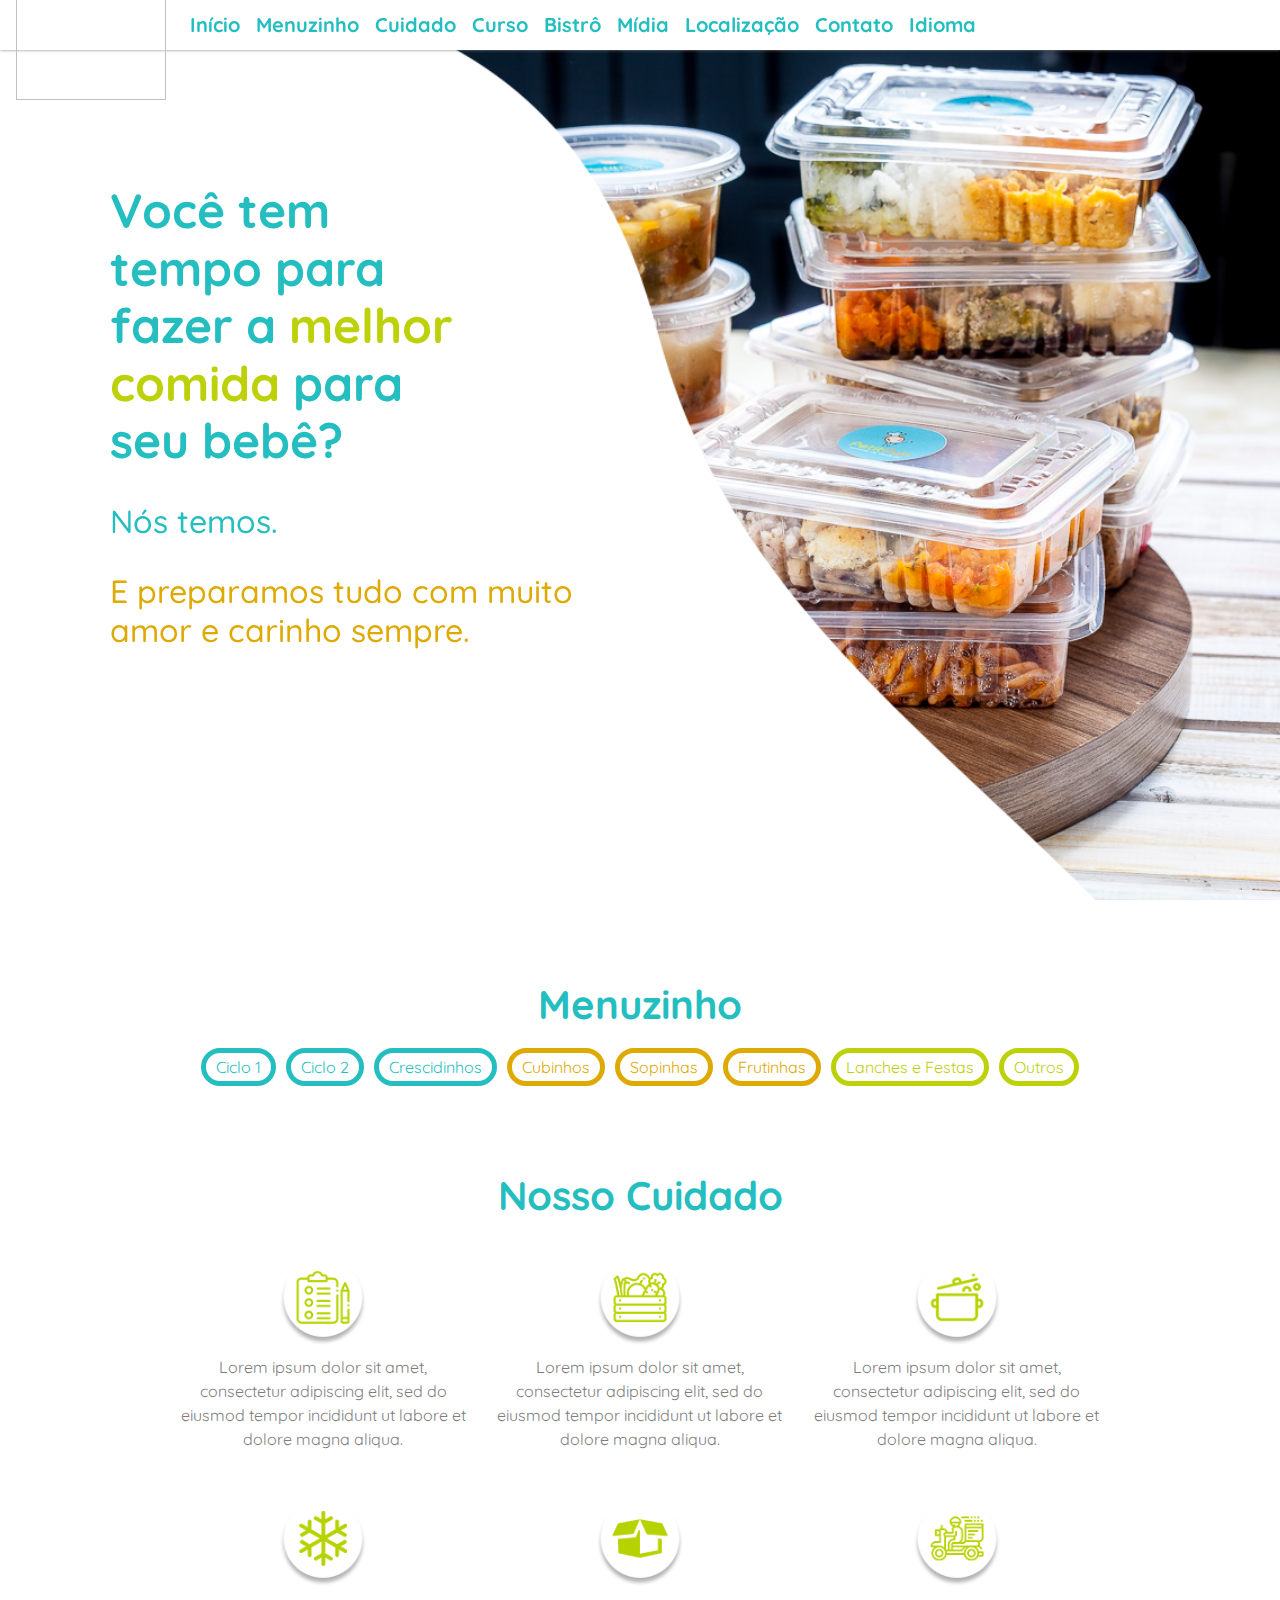
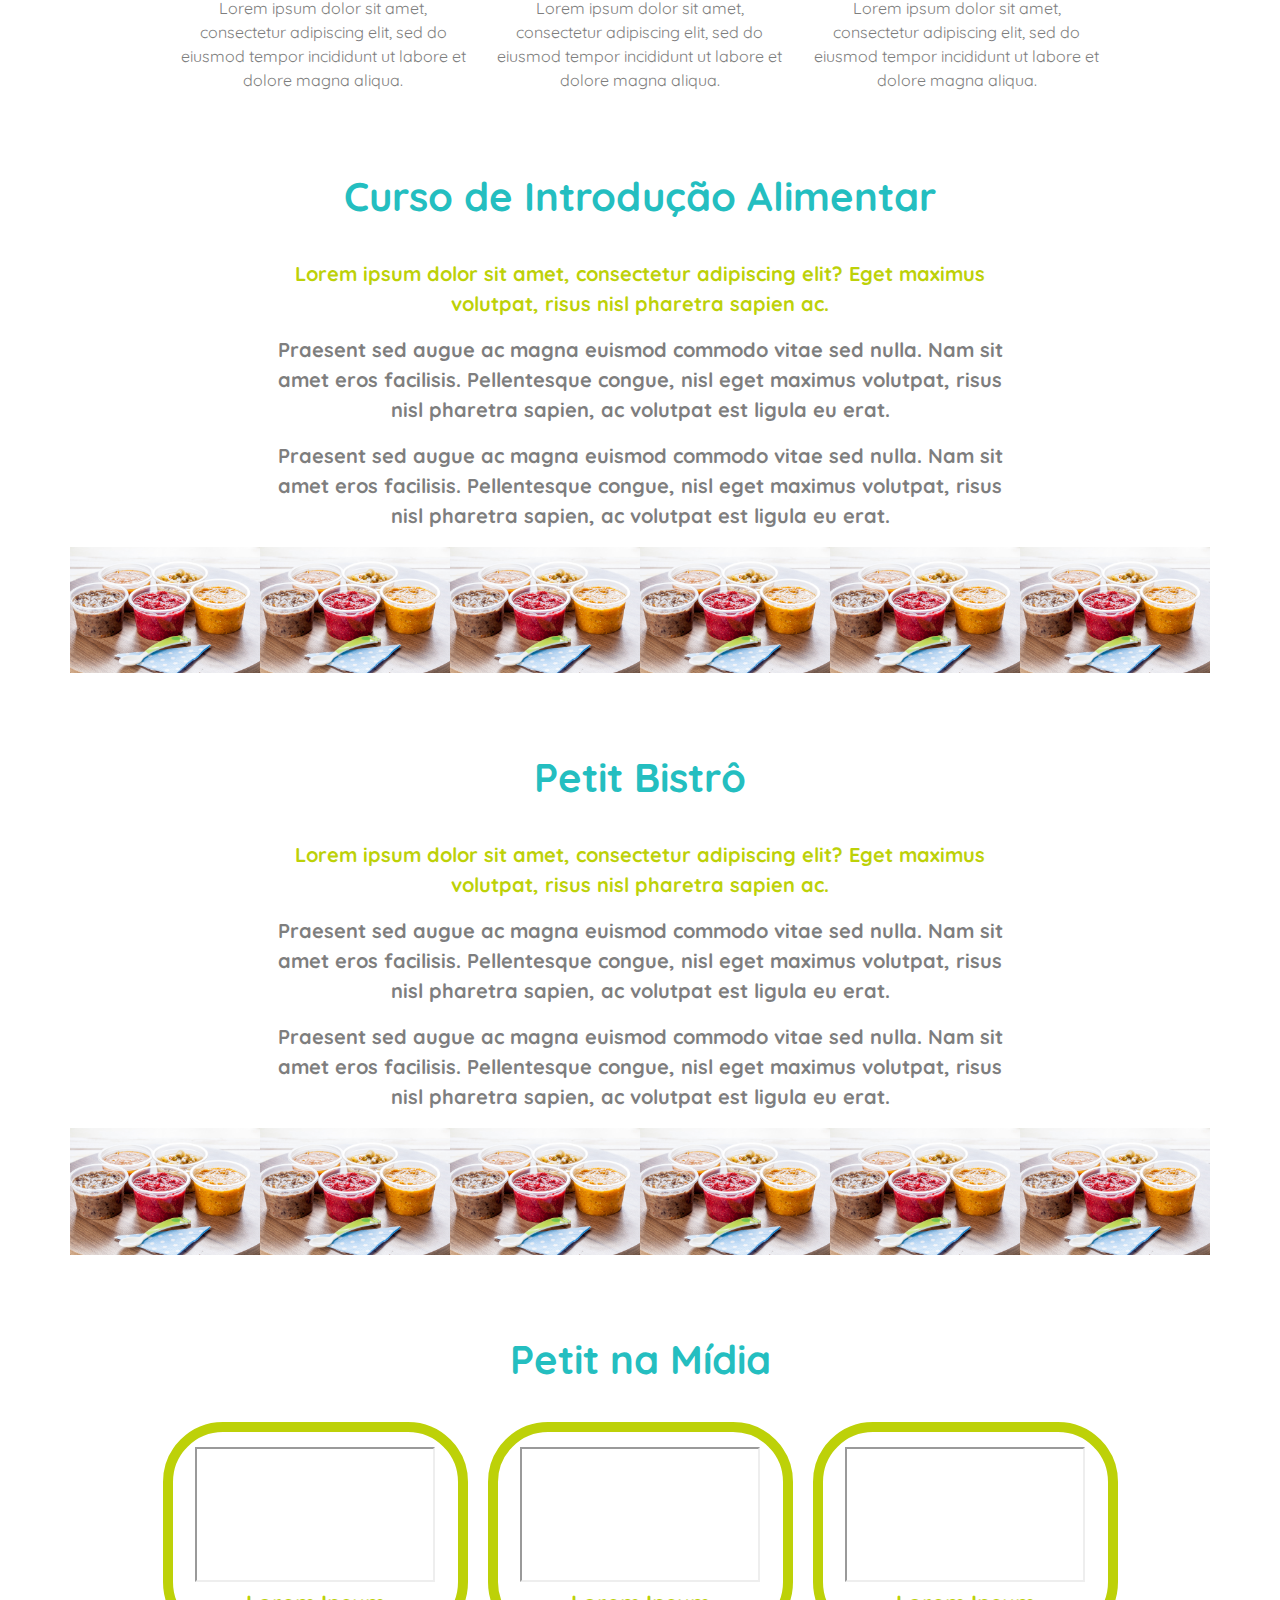
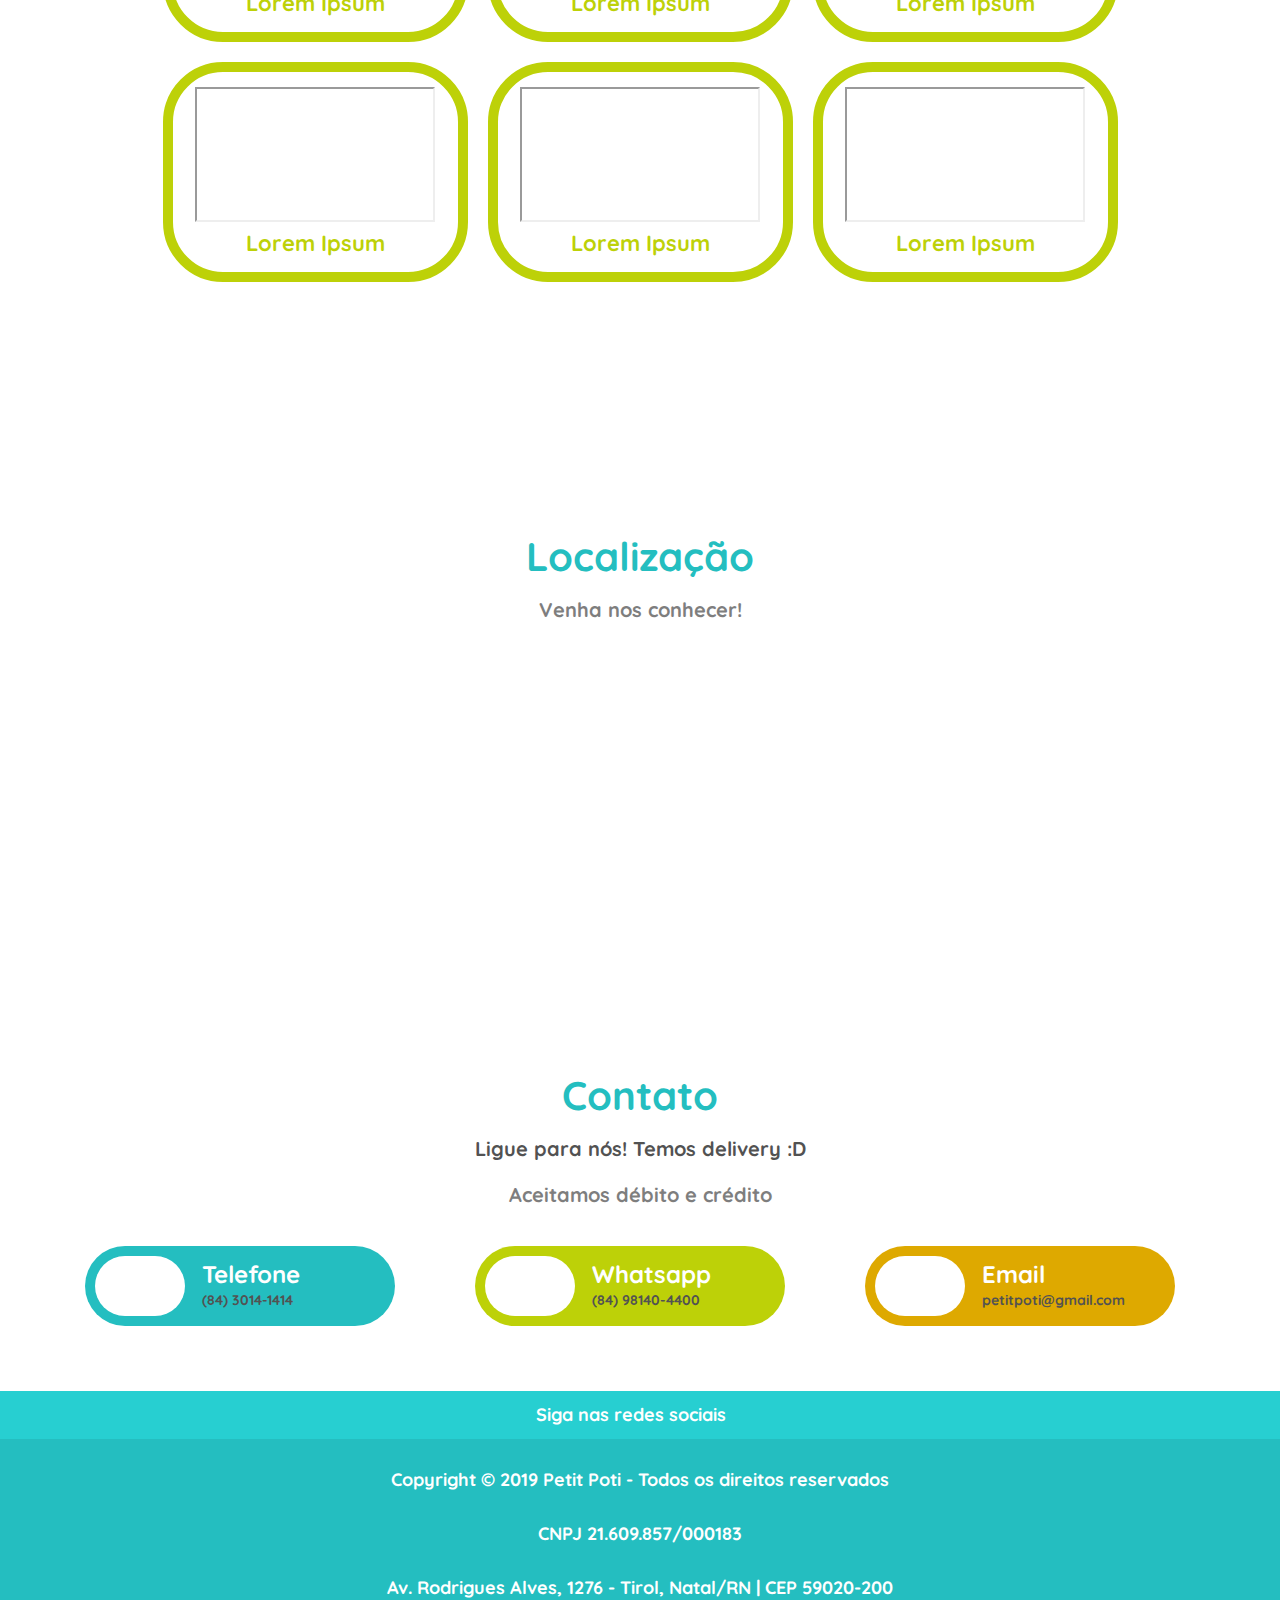
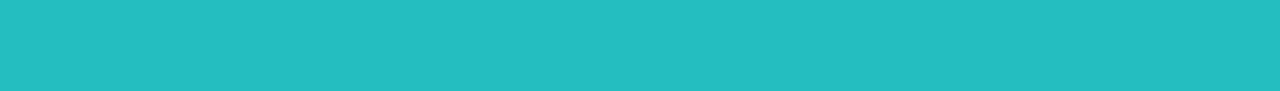
==== commit a0bf055e: "A espera de um milagre" ====
--- a/Site/index.html
+++ b/Site/index.html
@@ -18,58 +18,37 @@
 	</head>
 	<body>
 		<!--Nav-->
-		<ul class="nav navigation row justify-content-end" style="margin-left: 0px;">
+		<nav id="navzinha" class="nav navbar navbar-expand-lg" style="height: 50px;  position: fixed;">
 			<a class="navbar-brand" href="#">
 			    <img src="assets/img/petitpoti.png" width="150" alt="Petit Poti">
 			</a>
 
-			<!-- <li><img class="align-middle" id="logo" src=""></li> -->
-			<li><a class="nav-link" id="inicio-tab">Início</a></li>
-			<li><a class="nav-link" id="menuzinho-tab">Menuzinho</a></li>
-			<li><a class="nav-link" id="cuidado-tab" >Cuidado</a></li>
-			<li><a class="nav-link" id="cursos-tab">Curso</a></li>
-			<li><a class="nav-link" id="bistro-tab">Bistrô</a></li>
-			<li><a class="nav-link" id="midia-tab">Mídia</a></li>
-			<li><a class="nav-link" id="localizacao-tab">Localização</a></li>
-			<li><a class="nav-link" id="contato-tab">Contato</a></li>
-			<li><a class="nav-link" id="idioma-tab" data-toggle="modal" data-target="#modal-idiomas">Idioma</a></li>
-		</ul>
-
-		<style>
-			@media only screen and (max-width: 1000px) {
-				.titulo-h1 {
-					font-size: 2.3rem;
-				}
-
-				#bg {
-					background-image: url(assets/img/bg-responsive.png);
-				}
-
-				#texto-inicial {
-					top: 20%;
-				}
-				#texto-inicial h1 {
-					font-size: 30px;
-				}
-
-				#texto-inicial h3 {
-					font-size: 20px;
-				}
-
-				#cuidado img {
-					margin-top: 20px;
-				}
-			}
-		</style>
+		  	<button class="navbar-toggler" type="button" data-toggle="collapse" data-target="#navbarNav">
+		    	<i class="fas fa-bars" style="color: #24bec0;"></i>
+		  	</button>
+
+			<div class="collapse navbar-collapse" id="navbarNav">
+			    <ul class="navbar-nav" style="text-align: right;">
+			      	<li><a class="nav-link" id="inicio-tab">Início</a></li>
+					<li><a class="nav-link" id="menuzinho-tab">Menuzinho</a></li>
+					<li><a class="nav-link" id="cuidado-tab" >Cuidado</a></li>
+					<li><a class="nav-link" id="cursos-tab">Curso</a></li>
+					<li><a class="nav-link" id="bistro-tab">Bistrô</a></li>
+					<li><a class="nav-link" id="midia-tab">Mídia</a></li>
+					<li><a class="nav-link" id="localizacao-tab">Localização</a></li>
+					<li><a class="nav-link" id="contato-tab">Contato</a></li>
+					<li><a class="nav-link" id="idioma-tab" data-toggle="modal" data-target="#modal-idiomas">Idioma</a></li>
+			    </ul>
+			</div>
+		</nav>
 
 		<!--Texto inicial e forma-->
-		<div id="bg" style="background-image: url(assets/img/bg.png);">
+		<div id="bg" style="background-image: url(assets/img/responsive-bg.png);">
 			<div id="texto-inicial">
-				<h1> Você tem tempo <br> para fazer a <br> <span style="color:#bdd108;">melhor comida </span> <br> para seu bebê?</h1>
+				<h1> Você tem tempo para fazer a <span style="color:#bdd108;">melhor comida </span> para seu bebê?</h1>
 				<h3> Nós temos. </h3>
-				<h3 style="margin-bottom: 0px; color: #dea900;">E preparamos tudo com muito <br> amor e carinho sempre.</h3>
-			</div>
-			<i class="fas fa-angle-down"></i>
+				<h3 style="margin-bottom: 0px; color: #dea900;">E preparamos tudo com muito amor e carinho sempre.</h3>
+			</div>
 		</div>
 
 		<!--Slider-->
@@ -135,16 +114,15 @@
 					</div>
 
 					<!--Itens-->
-					<div id="itens" class="row justify-content-center">
+					<!-- <div id="itens" class="row justify-content-center">
 						<div class="col-1">
 							<a class="carousel-control-prev" href="#menuzinho-slider" role="button" data-slide="prev">
 								<i class="fas fa-caret-left" style="color: #24bec0; font-size: 36px;"></i>
 							</a>
 						</div>
 						<div class="col-10" style="margin-right: 0px; margin-left: 0px;">		
-							<div id="menuzinho-slider" class="carousel slide" data-ride="carousel">
+							<div id="menuzinho-slider" class="carousel slide flex" data-ride="carousel">
 							  	<div class="carousel-inner">
-							  	<!--Ciclo 01-->
 							  		<div class="carousel-item active">
 							  			<div class="container">
 							  				<div class="row">
@@ -207,8 +185,6 @@
 											</div>
 										</div>
 							   	 	</div>
-								   	
-								<!--Ver trabalho de ICS para filtrar-->
 							   	</div>
 							</div>
 						</div>	
@@ -217,7 +193,7 @@
 							    <i class="fas fa-caret-right" style="color: #24bec0; font-size: 36px;"></i>
 							</a>
 						</div>
-					</div>
+					</div> -->
 				</section>
 			</div>
 		</div>	
@@ -268,7 +244,7 @@
 						</div>
 						<div class="col-1"></div>
 					</div>
-			</section>
+				</section>
 			</div>
 		</div>
 
@@ -278,40 +254,41 @@
 				<section id="curso" class="sec-site"> 
 					<h1 class="titulo-h1"> Curso de Introdução Alimentar </h1>
 					<br> 
-					<div class="row justify-content-center">
-						<div class="col-1"> </div>
-						<div class="col-10">
+					<div class="row justify-content-center flex" style="display: flex;">
+						<div class="col-2"> </div>
+						<div class="col-8">
 							<p class="texto-grande">
-								<span style="color:#bdd108;"> Lorem ipsum dolor sit amet, consectetur adipiscing elit? </span>
+								<span style="color:#bdd108;"> Lorem ipsum dolor sit amet, consectetur adipiscing elit? Eget maximus volutpat, risus nisl pharetra sapien ac. </span>
 							</p>
 							<p class="texto-grande">
-								Praesent sed augue ac magna euismod commodo vitae sed nulla. Nam sit <br> amet eros facilisis.
+								Praesent sed augue ac magna euismod commodo vitae sed nulla. Nam sit amet eros facilisis. Pellentesque congue, nisl eget maximus volutpat, risus nisl pharetra sapien, ac volutpat est ligula eu erat. 
 							</p>
 							<p class="texto-grande">
-								Pellentesque congue, nisl eget maximus volutpat, risus nisl pharetra sapien, ac <br> volutpat est ligula eu erat. 
+								Praesent sed augue ac magna euismod commodo vitae sed nulla. Nam sit amet eros facilisis. Pellentesque congue, nisl eget maximus volutpat, risus nisl pharetra sapien, ac volutpat est ligula eu erat. 
 							</p>
 						</div>
-						<div class="col-1"> </div>
-					</div>
-
+						<div class="col-2"> </div>
+					</div>
+
+					<!--Imagens-->
 					<div class="row justify-content-center">
-						<div class="col-12">
-							<div class="col-sm-2">
+						<div class="col-12 flex">
+							<div class="col-sm-2 col-lg-2" style="padding: 0;">
 								<img class="img-fluid" src="assets/img/sopinhas.jpg">
 							</div>
-							<div class="col-sm-2">
+							<div class="col-sm-2 col-lg-2" style="padding: 0;">
 								<img class="img-fluid" src="assets/img/sopinhas.jpg">								
 							</div>
-							<div class="col-sm-2">
-								<img class="img-fluid" src="assets/img/sopinhas.jpg">	
-							</div>
-							<div class="col-sm-2">
-								<img class="img-fluid" src="assets/img/sopinhas.jpg">	
-							</div>
-							<div class="col-sm-2">
-								<img class="img-fluid" src="assets/img/sopinhas.jpg">	
-							</div>
-							<div class="col-sm-2">
+							<div class="col-sm-2 col-lg-2" style="padding: 0;">
+								<img class="img-fluid" src="assets/img/sopinhas.jpg">	
+							</div>
+							<div class="col-sm-2 col-lg-2" style="padding: 0;">
+								<img class="img-fluid" src="assets/img/sopinhas.jpg">	
+							</div>
+							<div class="col-sm-2 col-lg-2" style="padding: 0;">
+								<img class="img-fluid" src="assets/img/sopinhas.jpg">	
+							</div>
+							<div class="col-sm-2 col-lg-2" style="padding: 0;">
 								<img class="img-fluid" src="assets/img/sopinhas.jpg">	
 							</div>
 						</div>
@@ -328,25 +305,44 @@
 				<section id="bistro" class="sec-site"> 
 					<h1 class="titulo-h1"> Petit Bistrô </h1>
 					<br> 
+					<div class="row justify-content-center flex">
+						<div class="col-2"> </div>
+						<div class="col-8">
+							<p class="texto-grande">
+								<span style="color:#bdd108;"> Lorem ipsum dolor sit amet, consectetur adipiscing elit? Eget maximus volutpat, risus nisl pharetra sapien ac. </span>
+							</p>
+							<p class="texto-grande">
+								Praesent sed augue ac magna euismod commodo vitae sed nulla. Nam sit amet eros facilisis. Pellentesque congue, nisl eget maximus volutpat, risus nisl pharetra sapien, ac volutpat est ligula eu erat. 
+							</p>
+							<p class="texto-grande">
+								Praesent sed augue ac magna euismod commodo vitae sed nulla. Nam sit amet eros facilisis. Pellentesque congue, nisl eget maximus volutpat, risus nisl pharetra sapien, ac volutpat est ligula eu erat. 
+							</p>
+						</div>
+						<div class="col-2"> </div>
+					</div>
+
+					<!--Imagens-->
 					<div class="row justify-content-center">
-						<p class="texto-grande">
-							<span style="color:#bdd108;"> Lorem ipsum dolor sit amet, consectetur adipiscing elit? </span>
-						</p>
-						<p class="texto-grande">
-							Praesent sed augue ac magna euismod commodo vitae sed nulla. Nam sit <br> amet eros facilisis.
-						</p>
-						<p class="texto-grande">
-							Pellentesque congue, nisl eget maximus volutpat, risus nisl pharetra sapien, ac <br> volutpat est ligula eu erat. 
-						</p>
-					</div>
-
-					<div class="row justify-content-center">
-						<div class="img-fluid" style="background-image: url(assets/img/sopinhas.jpg); background-size: cover;"></div>
-						<div class="img-fluid" style="background-image: url(assets/img/sopinhas.jpg); background-size: cover;"></div>
-						<div class="img-fluid" style="background-image: url(assets/img/sopinhas.jpg); background-size: cover;"></div>
-						<div class="img-fluid" style="background-image: url(assets/img/sopinhas.jpg); background-size: cover;"></div>
-						<div class="img-fluid" style="background-image: url(assets/img/sopinhas.jpg); background-size: cover;"></div>
-						<div class="img-fluid" style="background-image: url(assets/img/sopinhas.jpg); background-size: cover;"></div>
+						<div class="col-12 flex" style="margin:0;">
+							<div class="col-sm-2 col-lg-2" style="padding: 0;">
+								<img class="img-fluid" src="assets/img/sopinhas.jpg">
+							</div>
+							<div class="col-sm-2 col-lg-2" style="padding: 0;">
+								<img class="img-fluid" src="assets/img/sopinhas.jpg">								
+							</div>
+							<div class="col-sm-2 col-lg-2" style="padding: 0;">
+								<img class="img-fluid" src="assets/img/sopinhas.jpg">	
+							</div>
+							<div class="col-sm-2 col-lg-2" style="padding: 0;">
+								<img class="img-fluid" src="assets/img/sopinhas.jpg">	
+							</div>
+							<div class="col-sm-2 col-lg-2" style="padding: 0;">
+								<img class="img-fluid" src="assets/img/sopinhas.jpg">	
+							</div>
+							<div class="col-sm-2 col-lg-2" style="padding: 0;">
+								<img class="img-fluid" src="assets/img/sopinhas.jpg">	
+							</div>
+						</div>
 					</div>
 
 					<i class="fas fa-angle-down"></i>
@@ -360,7 +356,8 @@
 				<section id="midia" class="sec-site"> 
 					<h1 class="titulo-h1"> Petit na Mídia </h1>
 					<br> 
-					<div class="row justify-content-center">
+					<div class="row justify-content-center flex">
+						<div class="col-1"> </div>
 						<div class="col-10">
 							<div class="row">
 								<div class="col video">
@@ -404,6 +401,7 @@
 								</div>
 							</div>
 						</div>
+						<div class="col-1"> </div>
 					</div>
 					<!-- SnapWidget -->
 				</section>
@@ -430,59 +428,65 @@
 
 		<!--Contato-->
 		<div class="container">
-			<div class="row">
+			<div class="row justify-content-center">
 				<section id="contato" class="sec-site"> 
 					<h1 class="titulo-h1"> Contato </h1>
 					<p class="texto-grande" style="color: #525252"> Ligue para nós! Temos delivery :D </p>
 					<p class="texto-grande"> Aceitamos débito e crédito </p>
 
 					<div class="row justify-content-center">
-						<a href="tel:+55 84 3014-1414">
-							<div class="btn-contato" style="background-color: #24bec0;">
-								<div class="row">
-									<div class="col-4">
-										<div class="btn-contato-icone">
-											<i class="fas fa-phone"></i>
+						<div class="col-sm-12 col-lg-4">
+							<a href="tel:+55 84 3014-1414">
+								<div class="btn-contato" style="background-color: #24bec0;">
+									<div class="row">
+										<div class="col-4">
+											<div class="btn-contato-icone">
+												<i class="fas fa-phone"></i>
+											</div>
+										</div>
+										<div class="col-8">
+											<p class="btn-contato-item"> Telefone </p>
+											<p class="btn-contato-info"> (84) 3014-1414 </p>
 										</div>
 									</div>
-									<div class="col-8">
-										<p class="btn-contato-item"> Telefone </p>
-										<p class="btn-contato-info"> (84) 3014-1414 </p>
+								</div>
+							</a>
+						</div>
+
+						<div class="col-sm-12 col-lg-4">
+							<a href="https://api.whatsapp.com/send?phone=558481404440">
+								<div class="btn-contato" style="background-color: #bdd108;">
+									<div class="row">
+										<div class="col-4">
+											<div class="btn-contato-icone">
+												<i class="fas fa-comment"></i>
+											</div>
+										</div>
+										<div class="col-8">
+											<p class="btn-contato-item"> Whatsapp </p>
+											<p class="btn-contato-info"> (84) 98140-4400 </p>
+										</div>
 									</div>
 								</div>
 							</a>								
 						</div>
-						
-						<div class="btn-contato" style="background-color: #bdd108;">
-							<a href="https://api.whatsapp.com/send?phone=558481404440">
-								<div class="row">
-									<div class="col-4">
-										<div class="btn-contato-icone">
-											<i class="fas fa-comment"></i>
-										</div>
-									</div>
-									<div class="col-8">
-										<p class="btn-contato-item"> Whatsapp </p>
-										<p class="btn-contato-info"> (84) 98140-4400 </p>
-									</div>
-								</div>
-							</a>							
-						</div>
-
-						<div class="btn-contato" style="background-color: #dea900;">
+
+						<div class="col-sm-12 col-lg-4">
 							<a href="mailto:petitpoti@gmail.com">
-								<div class="row">
-									<div class="col-4">
-										<div class="btn-contato-icone">
-											<i class="fas fa-envelope"></i>
-										</div>
-									</div>
-									<div class="col-8">
-										<p class="btn-contato-item"> Email </p>
-										<p class="btn-contato-info"> petitpoti@gmail.com </p>
-									</div>
-								</div>
-							</a>						
+								<div class="btn-contato" style="background-color: #dea900;">
+									<div class="row">
+										<div class="col-4">
+											<div class="btn-contato-icone">
+												<i class="fas fa-envelope"></i>
+											</div>
+										</div>
+										<div class="col-8">
+											<p class="btn-contato-item"> Email </p>
+											<p class="btn-contato-info"> petitpoti@gmail.com </p>
+										</div>
+									</div>							
+								</div>
+							</a>
 						</div>
 					</div>
 				</section>
@@ -490,23 +494,25 @@
 		</div>
 
 		<!--Rodapé-->
-		<footer id="footer">
-			<div id="sub-footer">
-				Siga nas redes sociais    
-				<span style="margin-left: 12px;">
-					<a href="https://www.facebook.com/petitpoti"><i class="fab fa-facebook-square"></i></a>
-				</span>
-				<span style="margin-left: 6px;">
-					<a href="https://www.instagram.com/petitpoti"><i class="fab fa-instagram"></i></a>
-				</span>
-			</div>
-			<br>
-			Copyright © 2019 Petit Poti - Todos os direitos reservados
-			<br><br>
-			CNPJ 21.609.857/000183
-			<br><br>
-			Av. Rodrigues Alves, 1276 - Tirol, Natal/RN | CEP 59020-200
-		</footer>
+		<div class="container" id="footer" style="padding: 0;">
+			<section>
+				<div id="sub-footer">
+					Siga nas redes sociais    
+					<span style="margin-left: 12px;">
+						<a href="https://www.facebook.com/petitpoti"><i class="fab fa-facebook-square"></i></a>
+					</span>
+					<span style="margin-left: 6px;">
+						<a href="https://www.instagram.com/petitpoti"><i class="fab fa-instagram"></i></a>
+					</span>
+				</div>
+				<br>
+				Copyright © 2019 Petit Poti - Todos os direitos reservados
+				<br><br>
+				CNPJ 21.609.857/000183
+				<br><br>
+				Av. Rodrigues Alves, 1276 - Tirol, Natal/RN | CEP 59020-200
+			</section>
+		</div>
 
 		<script>
 			// Modal
--- a/Site/assets/css/index.css
+++ b/Site/assets/css/index.css
@@ -41,8 +41,12 @@
 			text-decoration: none;
 		}
 
+		.flex {
+			display: flex;
+		} 
+
 /*Navbar*/
-	.navigation {
+	/*.navigation {
 		list-style: none;
 		margin: 0; 
 		display: -webkit-box;
@@ -51,40 +55,24 @@
 		display: -webkit-flex;
 		display: flex;
 		justify-content: flex-end;
-	}
-
-	.nav {
-		margin: 0;
+	}*/
+
+	#navzinha {
 		font-weight: bold;
 		font-size: 1.25rem;
-		color: #24bec0;
 		width: 100%;
-		height: 8vh;
-		padding: 3px 10px;
+		min-height: 45px;
 		background-color: white;
 	    box-shadow: 0px 0px 3px grey;
 		z-index: 10;
 		position: fixed;
 	}
-			
-		.nav a {
+		#navzinha .nav-link {
+			text-align: right;
 			color: #24bec0;
-		}
-
-		.nav a:hover {
-			color: #157273;
-		}
-
-		.nav-link {
 			user-select: none;
 			cursor: pointer;
 		}
-
-	#logo {
-		height: 5.5vh;
-		margin: 1vh 0vw;
-		margin-right: 12vw;
-	}
 
 /*Início*/
 	#bg {
@@ -98,26 +86,97 @@
 	}
 
 		#texto-inicial {
-			font-weight: bold;
-			margin: 12% 0% 0% 7%;
+			width: 35%;
+			font-weight: bold;
 			color: #24bec0;
 			position: absolute;
 			z-index: 6;
 		}
 
 		#texto-inicial h1 {
-			font-size: 48px;
 			font-weight: bold;
 		}
 
 		#texto-inicial h3 {
-			margin: 40px 0px;
 			font-weight: medium;
 		}
 
-		#texto-inicial i{
-			margin-left: 137%;
-		}
+		/*Celulares*/
+			@media screen and (max-width: 767px) {
+				#navbarNav {
+					background-color: white;
+					padding: 15px;
+				}
+
+				.titulo-h1 {
+					font-size: 2.3rem;
+				}
+
+				#contato {
+					height: auto;
+				}	
+
+				#texto-inicial {
+					margin: 50px 30px 0px 20px;
+					padding: 10px;
+					width: 55%;
+					top: 8%;
+				}
+
+					#texto-inicial h1 {
+						font-size: 1.8rem;
+					}
+
+					#texto-inicial h3 {
+						width: 150%;
+						font-size: 1.5rem;
+						margin: 1.5rem 0px;
+					}
+
+				#cuidado img {
+					margin-top: 20px;
+				}
+			}	
+
+		/*Tablets*/
+			@media screen and (min-width: 768px) {
+				#texto-inicial {
+					margin: 50px 30px 0px 50px;
+					padding: 10px;
+					width: 40%;
+					top: 8%;
+				}
+
+					#texto-inicial h1 {
+						font-size: 3.5rem;
+					}
+
+					#texto-inicial h3 {
+						width: 150%;
+						font-size: 2.5rem;
+						margin: 2.5rem 0px;
+					}
+			}
+
+		/*PC*/
+			@media screen and (min-width: 1200px) {
+				#texto-inicial {
+					margin: 100px 30px 0px 100px;
+					padding: 10px;
+					width: 30%;
+					top: 8%;
+				}
+
+					#texto-inicial h1 {
+						font-size: 3rem;
+					}
+
+					#texto-inicial h3 {
+						width: 150%;
+						font-size: 2rem;
+						margin: 2rem 0px;
+					}
+			}
 
 	#slider {
 		z-index: 0;
@@ -249,7 +308,6 @@
 /*Nosso Cuidado*/
 	#cuidado {
 		color: #7e7e7e;
-		/*background-color: red;*/
 		display: flex;
 		flex-direction: column;
 		align-content: flex-end;
@@ -272,15 +330,10 @@
 			font-size: 20px;
 		}
 
-		.img-fluid {
-			max-width: 15%;
-		}
-
 /*Bistrô*/
 	#bistro {
 		font-weight: bold;
 		color: #7e7e7e;
-		height: 100vh;
 		align-content: flex-end;
 	}
 
@@ -307,7 +360,6 @@
 			border:none;
 			overflow:hidden;
 			width:100%;
-			height:160px;
 			margin-left: 0px;
 		}
 
@@ -324,6 +376,7 @@
 	#contato {
 		height: 400px;
 	}
+
 		#contato .texto-grande {
 			font-weight: bold;
 			color: #7e7e7e;
@@ -342,9 +395,9 @@
 				box-shadow: 0px 0px 3px grey;
 			}
 
-				.btn-contato a:hover {
-					text-decoration: none;
-				}
+			#contato a:hover {
+				text-decoration: none;
+			}
 
 			.btn-contato-icone {
 				font-size: 36px;
@@ -372,25 +425,27 @@
 				margin-top: -2px;
 			}
 
-		#footer {
-			font-size: 18px;
-			font-weight: bold;
-			color: white;
-			text-align: center;
-			margin: 0px;
-			height: 270px;
+/*Footer*/
+	#footer {
+		font-size: 18px;
+		font-weight: bold;
+		color: white;
+		text-align: center;
+		height: 300px;
+		width: 100%;
+		max-width: 100%;
+		background-color: #24bec0;
+	}
+
+		#sub-footer{
+			height: 48px;
 			width: 100%;
-			background-color: #24bec0;
-			position: absolute;
-		}
-
-			#sub-footer{
-				height: 48px;
-				padding: 12px;
-				background-color: #27cfd1;
-			}
-
-				#sub-footer a {
-					font-size: 24px;
-					color: white;
-				}+			margin: 0;
+			padding: 10px;
+			background-color: #27cfd1;
+		}
+
+			#sub-footer a {
+				font-size: 24px;
+				color: white;
+			}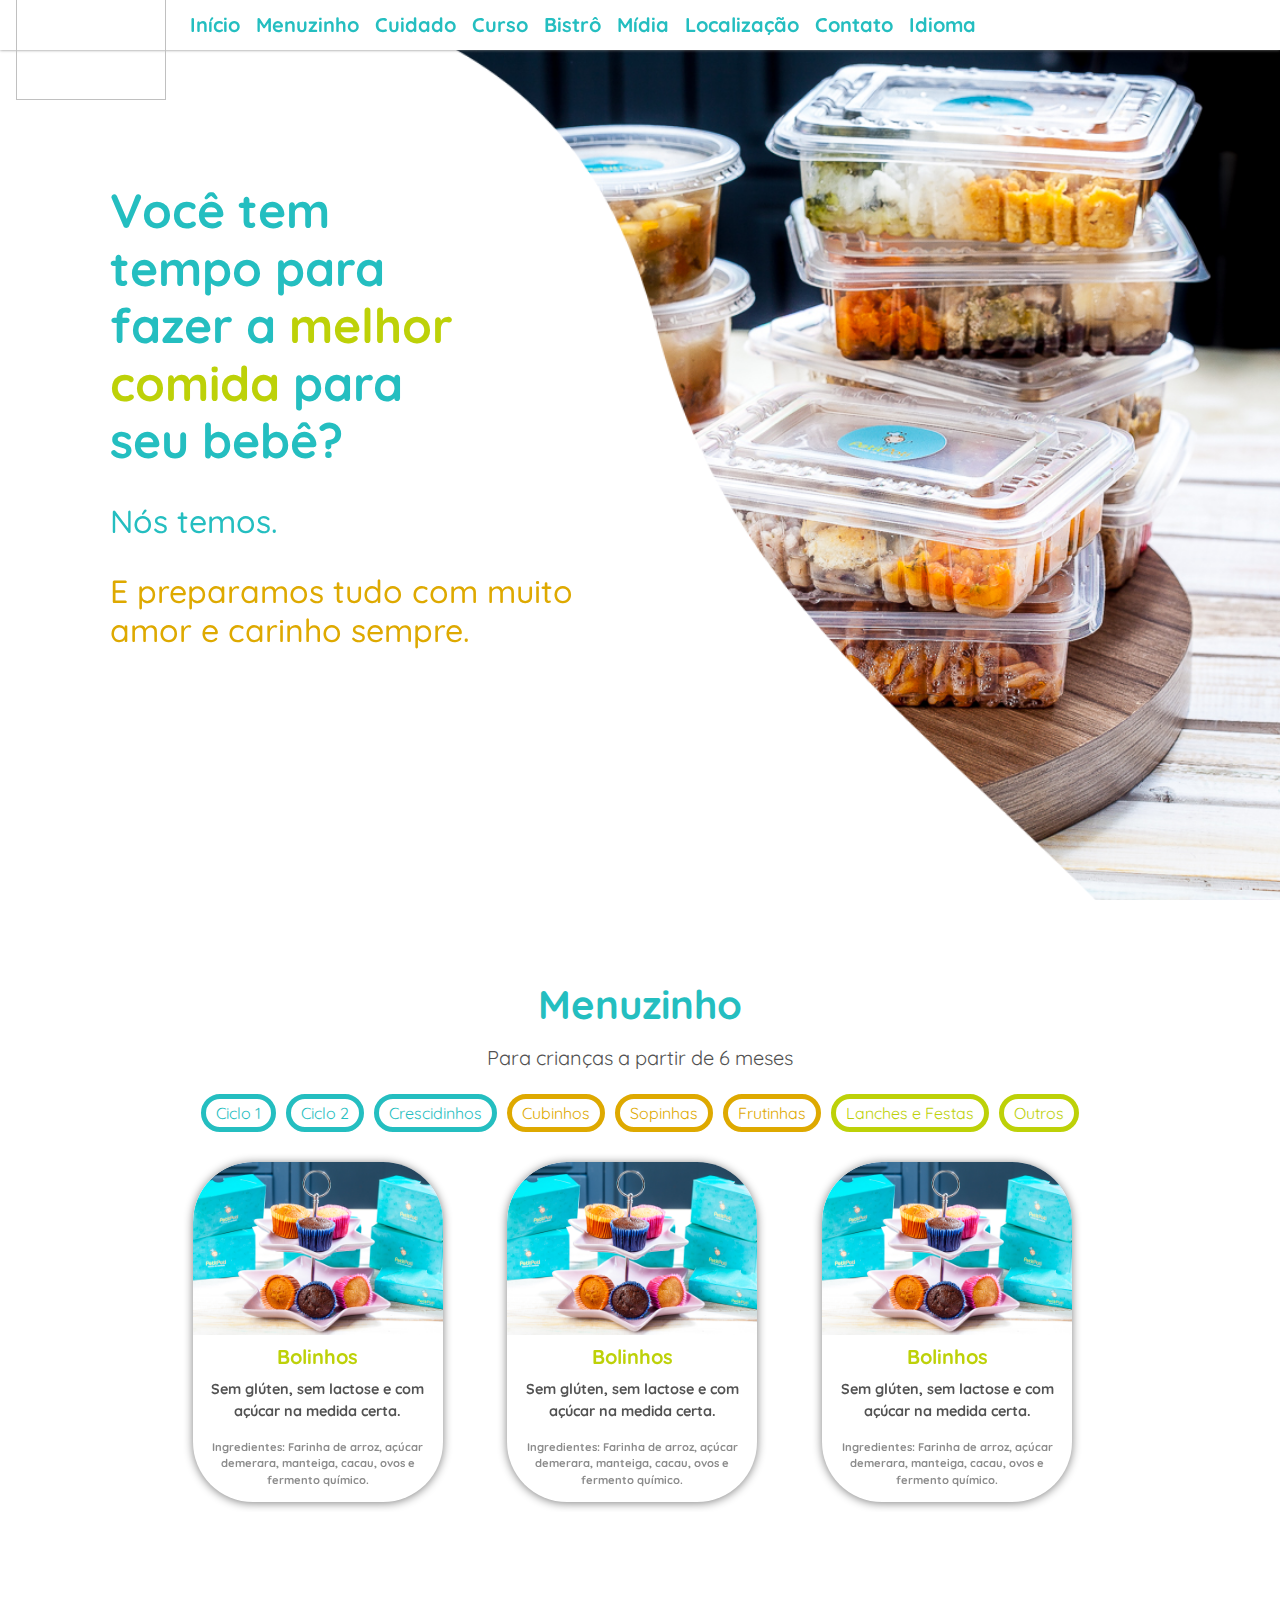
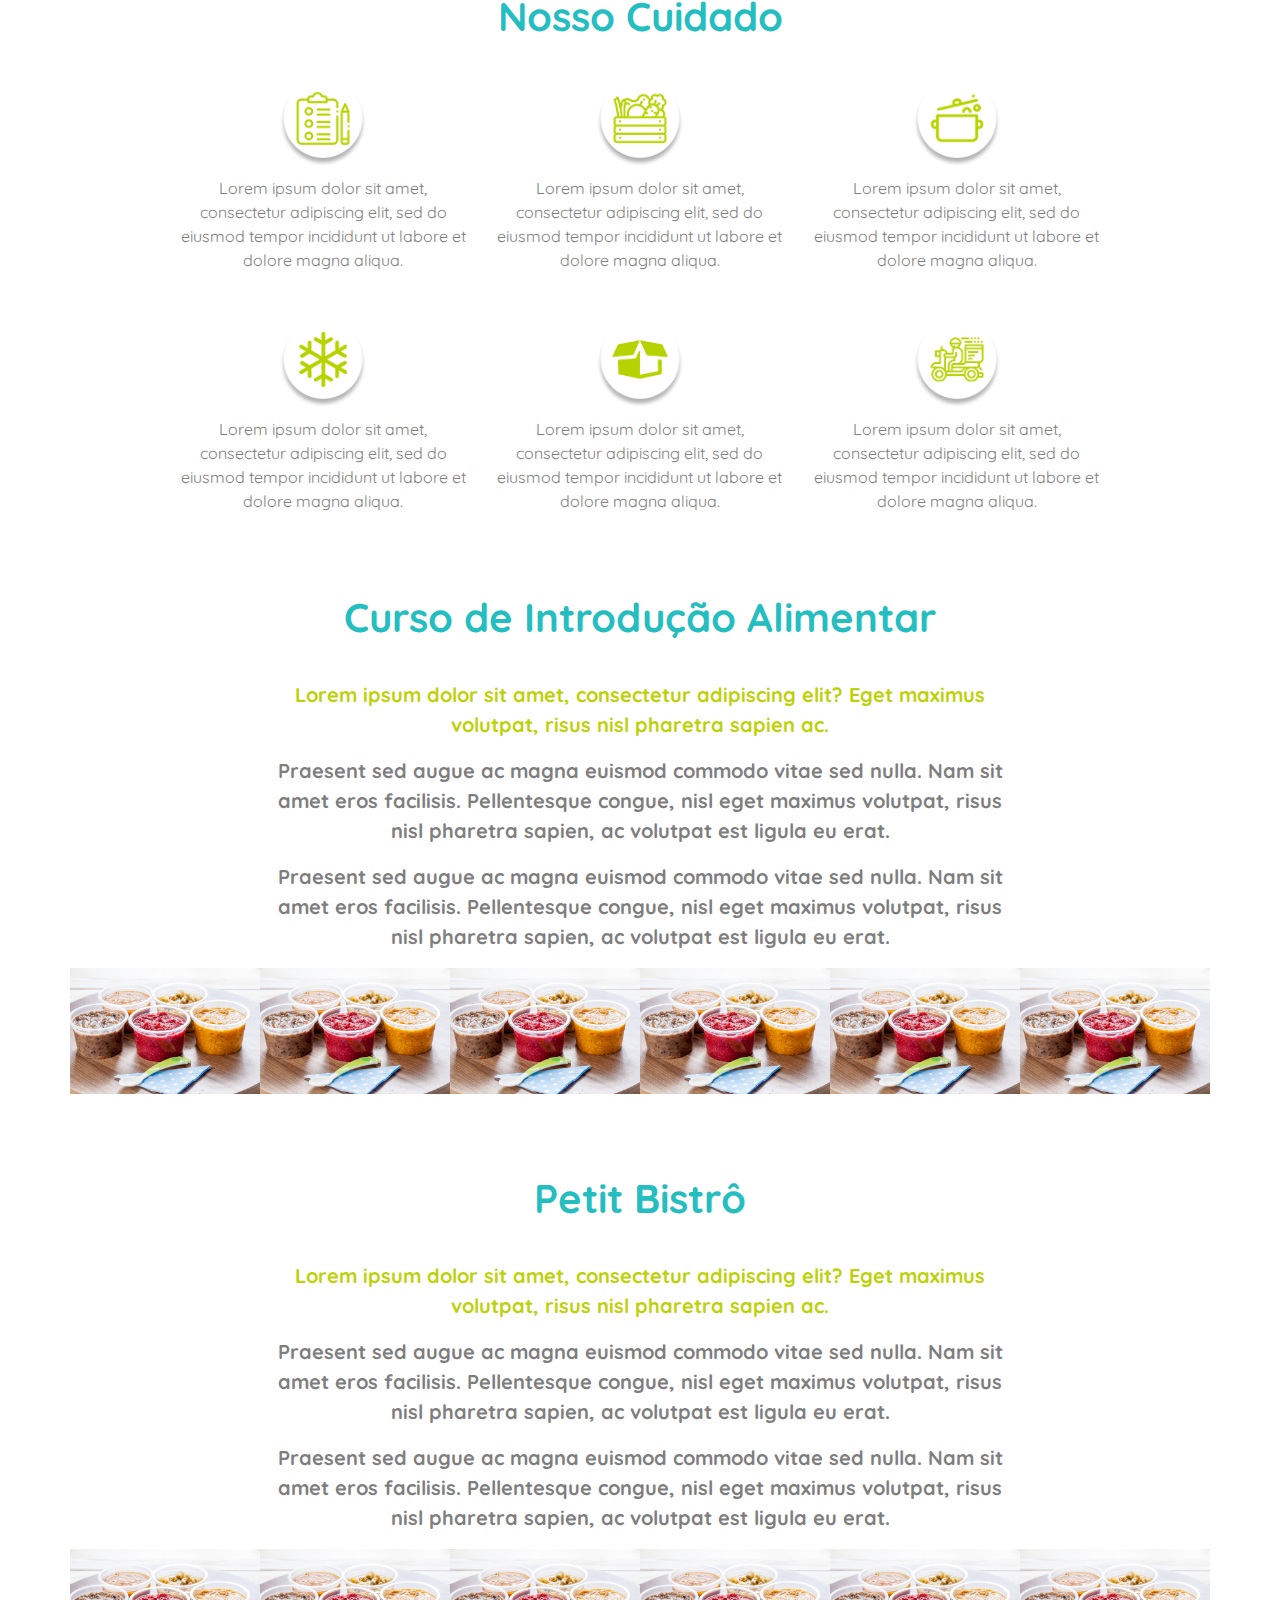
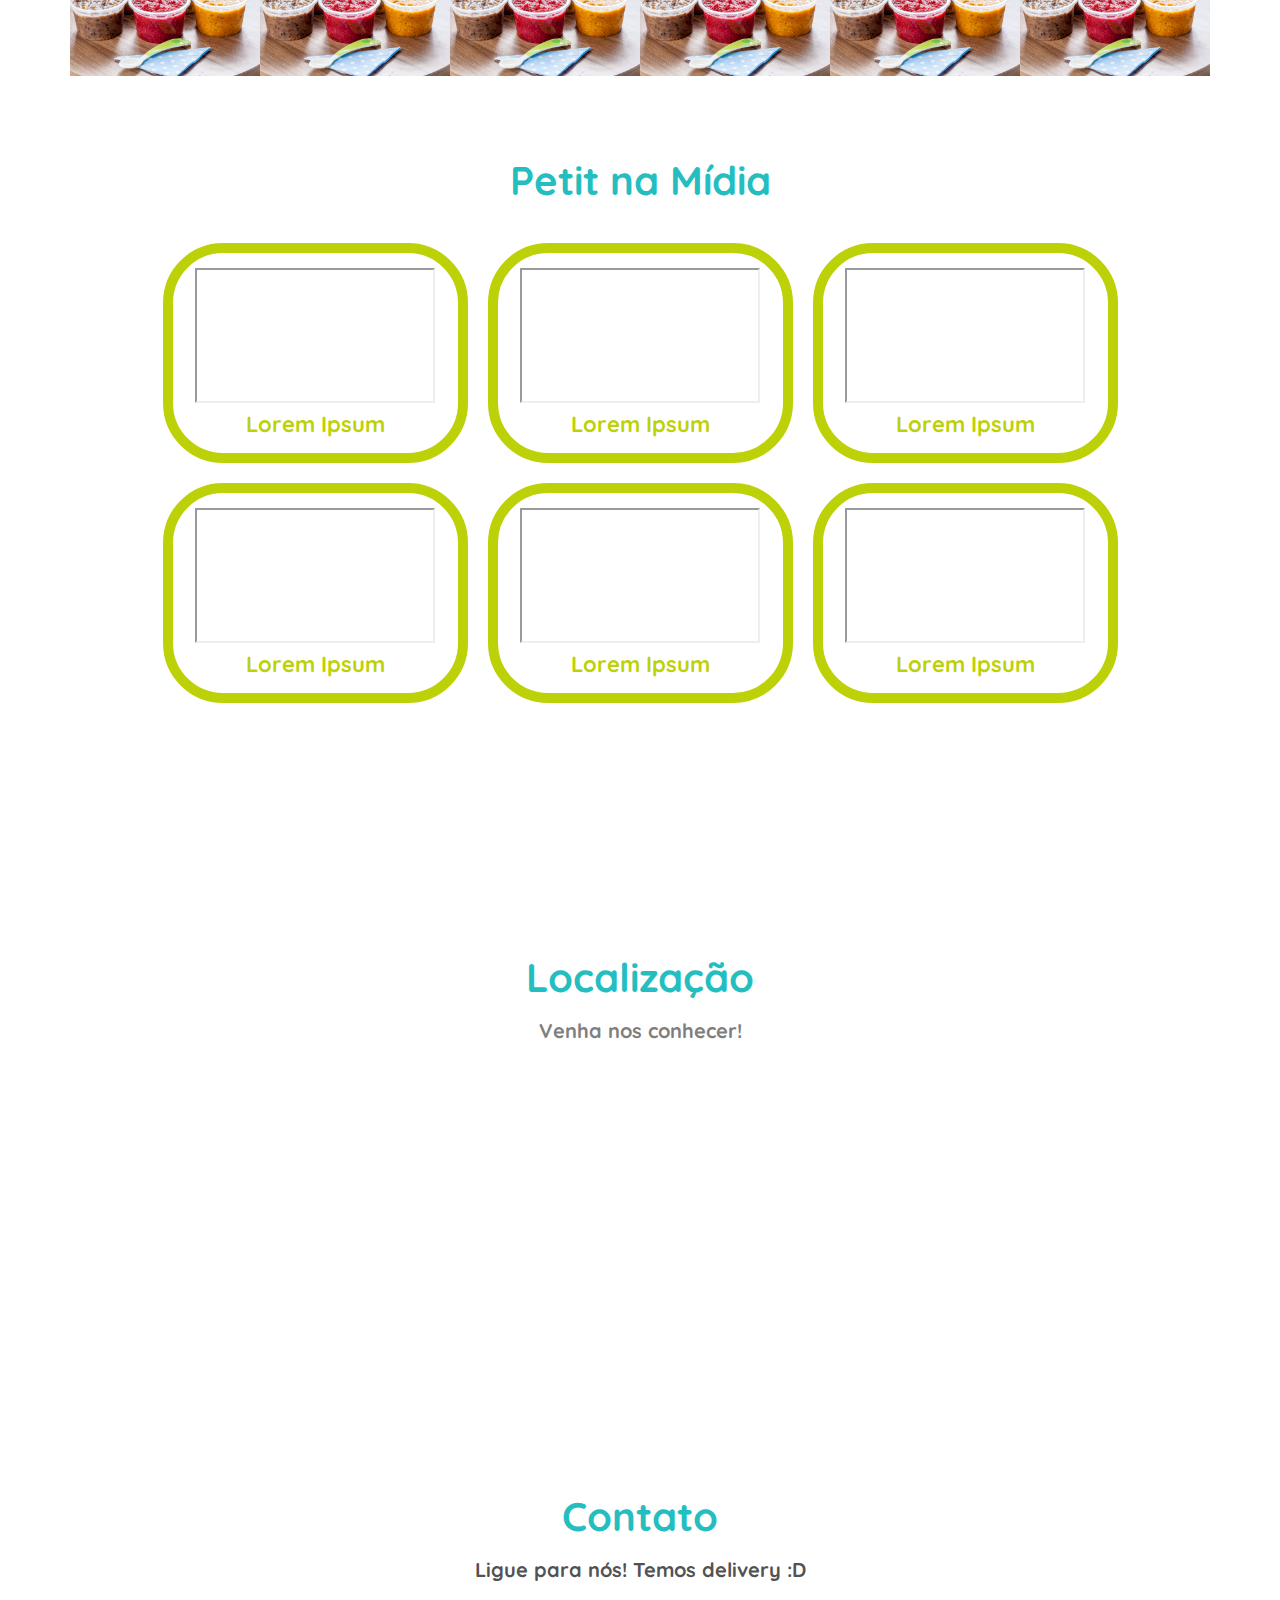
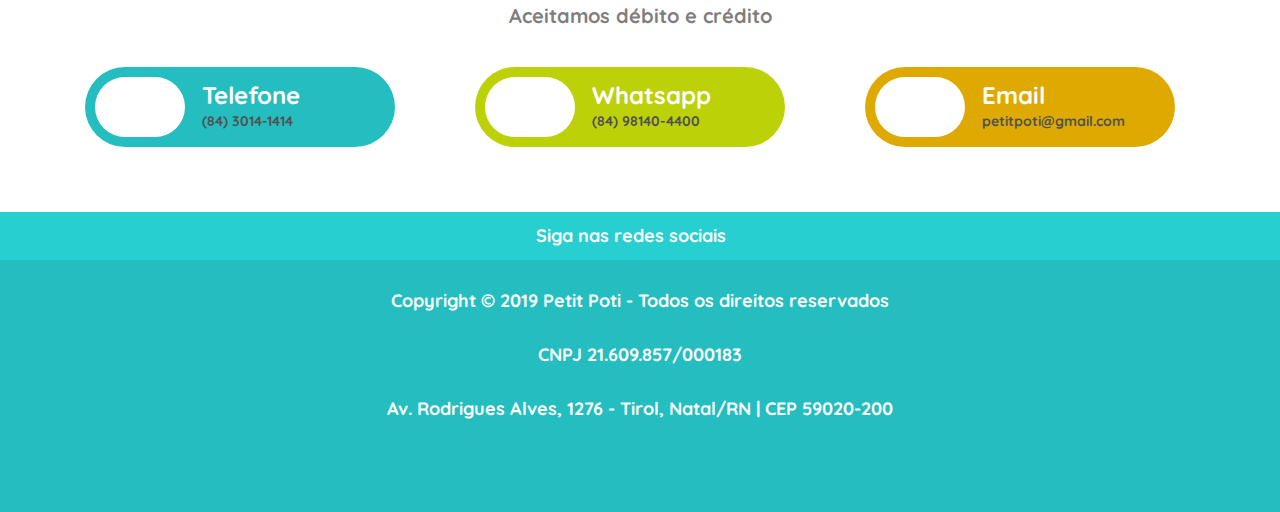
==== commit fe38975f: "Vai dar certo, Brasil" ====
--- a/Site/index.html
+++ b/Site/index.html
@@ -100,10 +100,11 @@
 			<div class="row">
 				<section id="menuzinho" class="sec-site"> 
 					<h1 class="titulo-h1"> Menuzinho </h1>
+					<p class="texto-grande" style="color: #525252;"> Para crianças a partir de 6 meses </p>
 
 					<!--Botões-->
 					<div class="row justify-content-center">
-						<button onclick="menuzinhoFiltro('ciclo1')" type="button" class="btn-menuzinho azul">Ciclo 1</button>
+						<button type="button" class="btn-menuzinho azul">Ciclo 1</button>
 						<button onclick="menuzinhoFiltro('ciclo2')" type="button" class="btn-menuzinho azul">Ciclo 2</button>
 						<button onclick="menuzinhoFiltro('cresc')" type="button" class="btn-menuzinho azul">Crescidinhos</button>
 						<button onclick="menuzinhoFiltro('cubin')" type="button" class="btn-menuzinho laranja">Cubinhos</button>
@@ -114,7 +115,7 @@
 					</div>
 
 					<!--Itens-->
-					<!-- <div id="itens" class="row justify-content-center">
+					<div id="itens" class="row justify-content-center">
 						<div class="col-1">
 							<a class="carousel-control-prev" href="#menuzinho-slider" role="button" data-slide="prev">
 								<i class="fas fa-caret-left" style="color: #24bec0; font-size: 36px;"></i>
@@ -193,7 +194,7 @@
 							    <i class="fas fa-caret-right" style="color: #24bec0; font-size: 36px;"></i>
 							</a>
 						</div>
-					</div> -->
+					</div>
 				</section>
 			</div>
 		</div>	
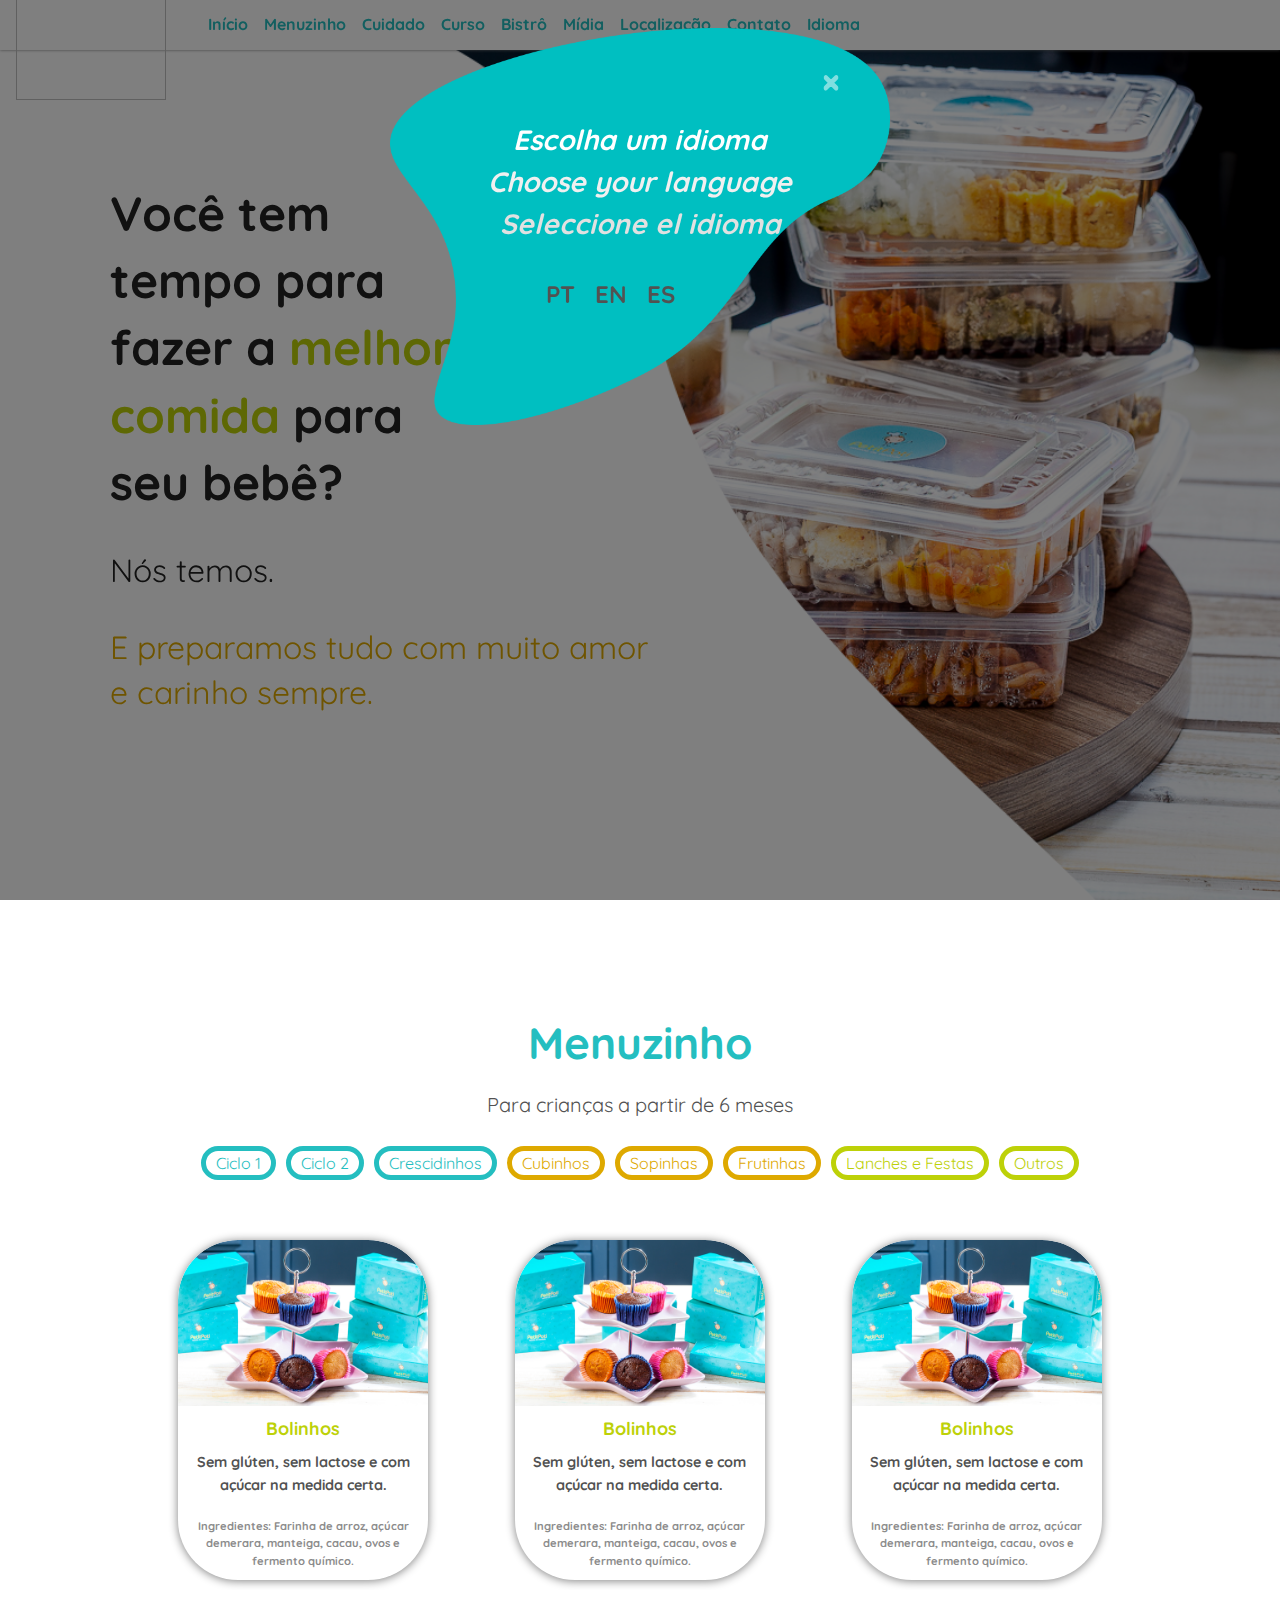
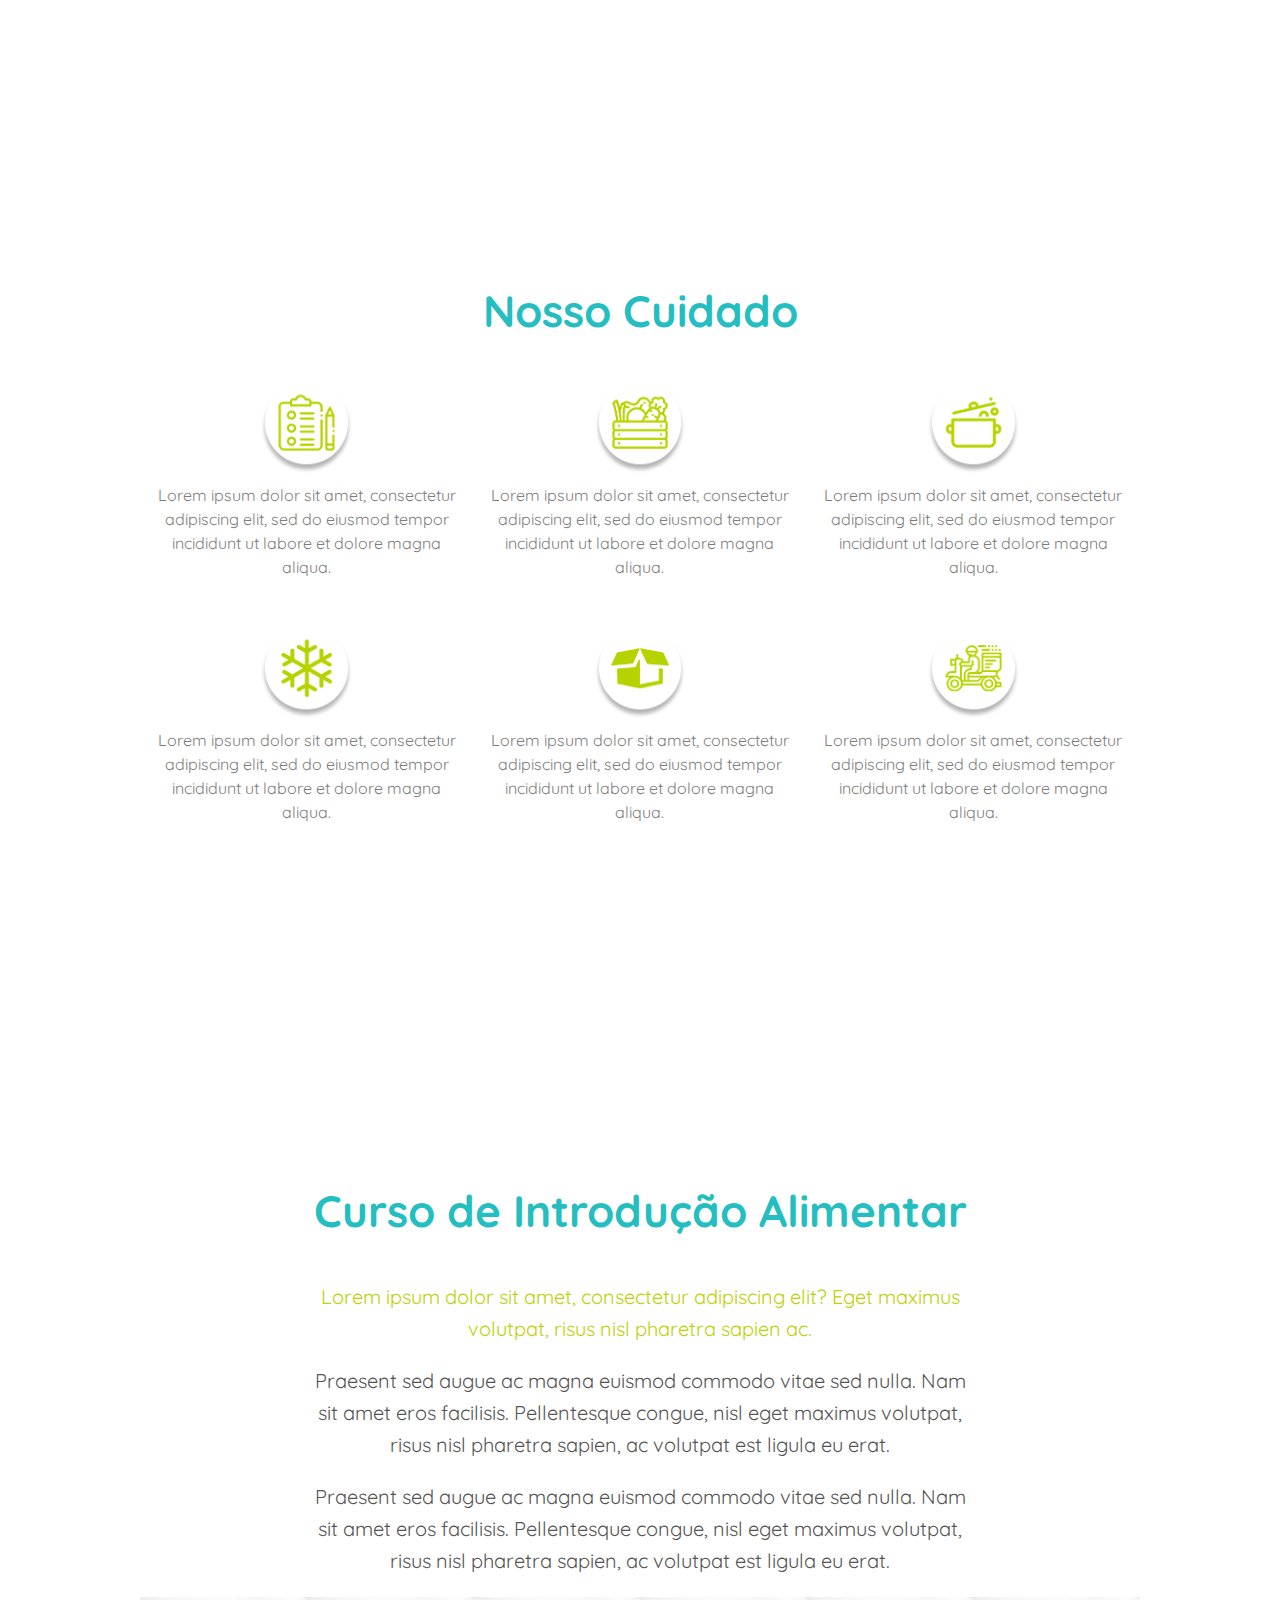
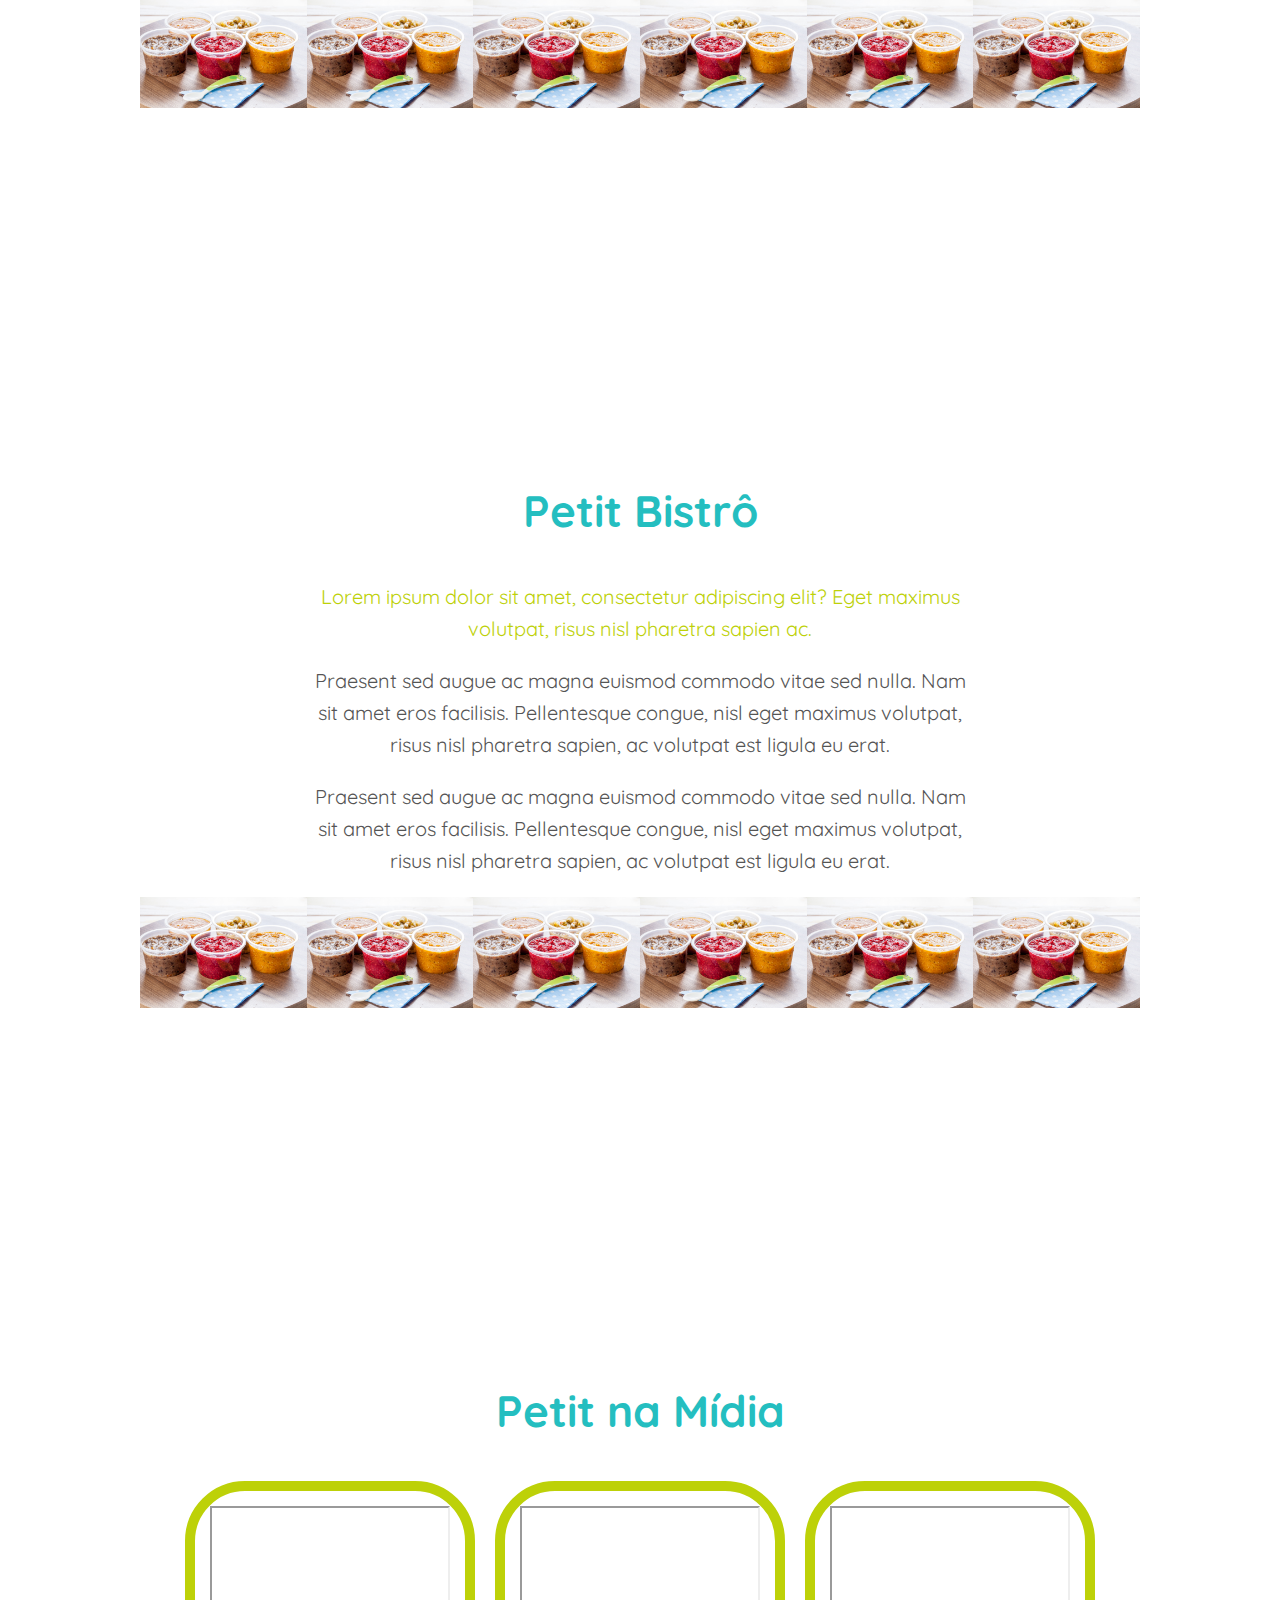
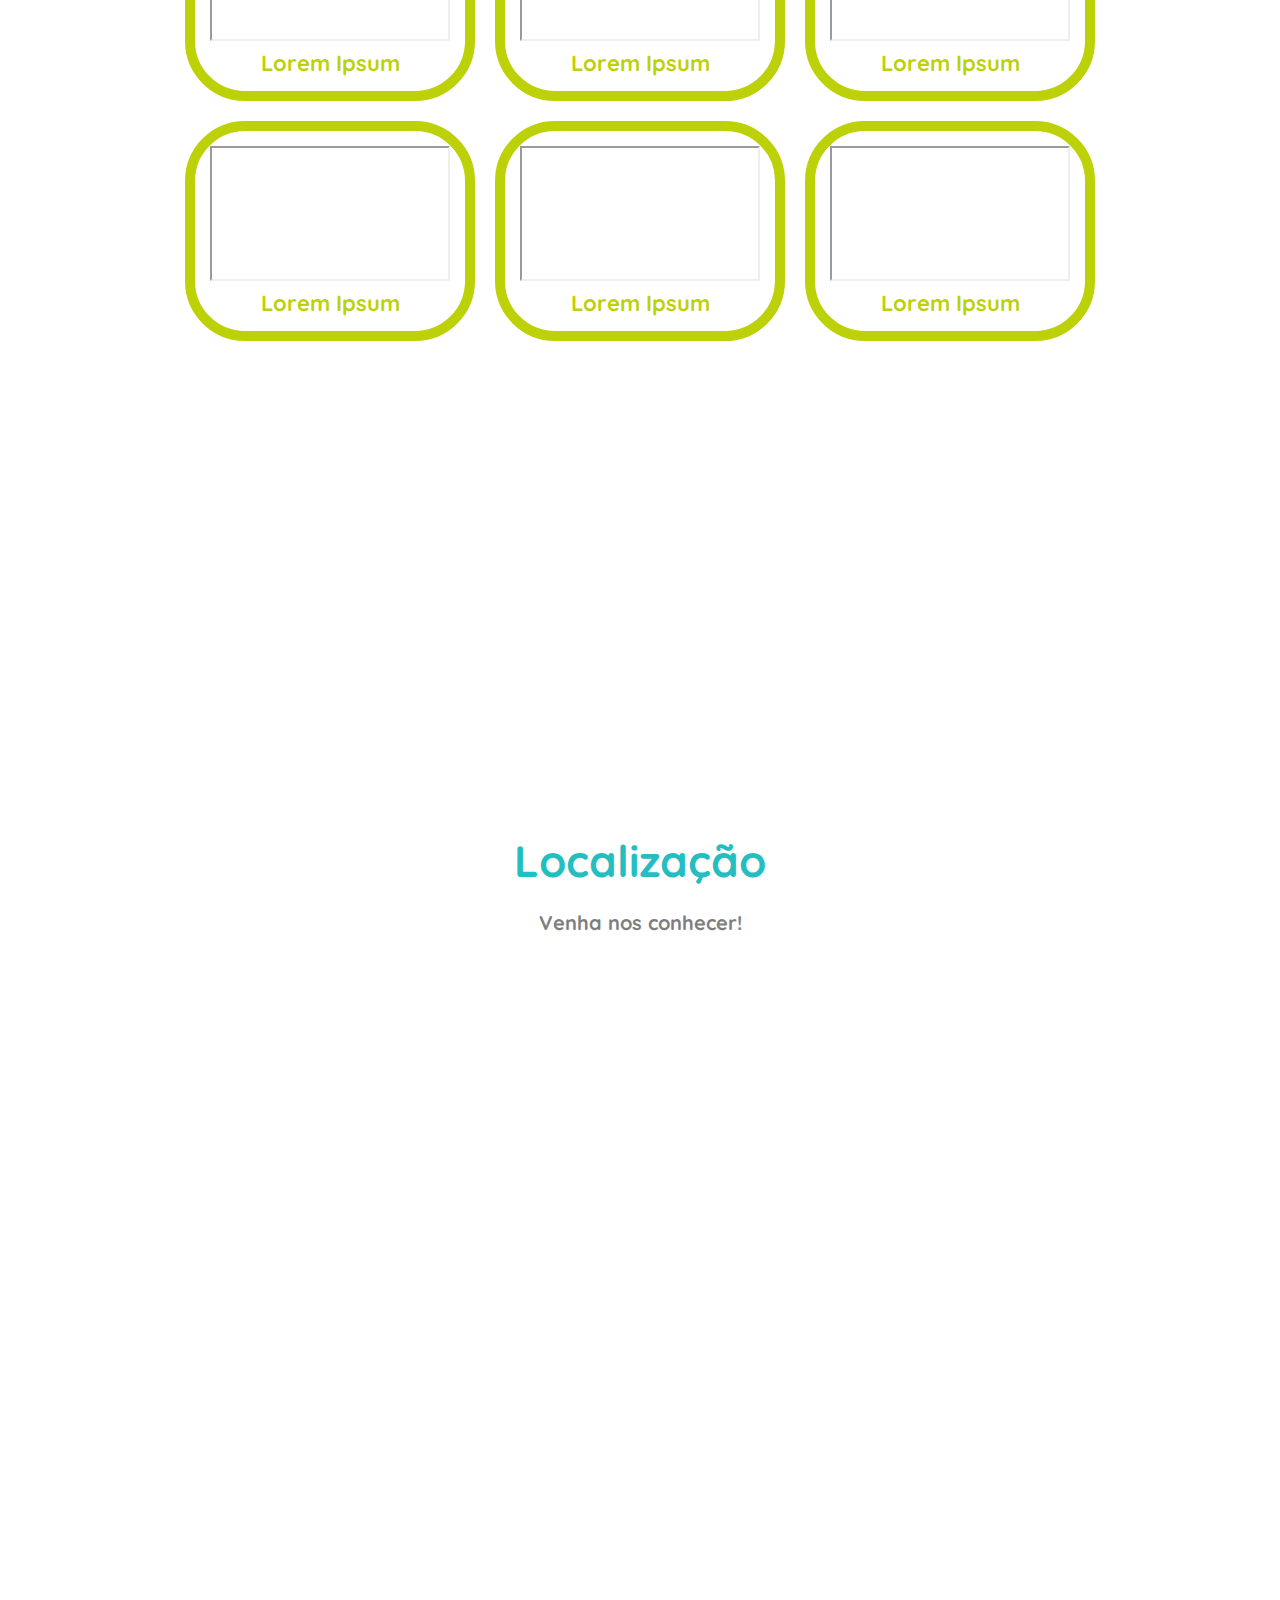
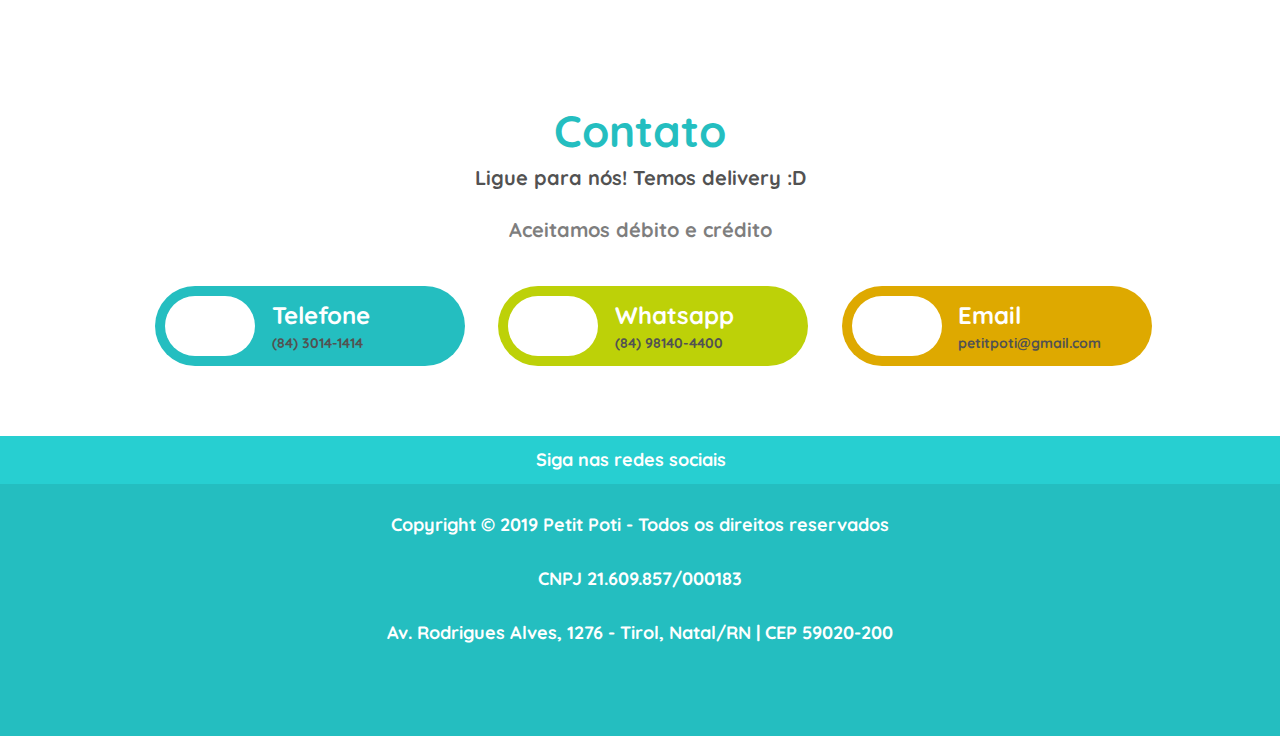
==== commit 30b98dd7: "OBG DEUXXX e daniel" ====
--- a/Site/index.html
+++ b/Site/index.html
@@ -6,16 +6,68 @@
 		<title>Petit Poti</title>
 		<meta name="description" content="Comida de verdade.">
 		<!--Script-->
+		<script src="assets/vendors/jquery.min.js"></script>
 		<script src="https://code.jquery.com/jquery-3.3.1.min.js"></script>
 		<script src="assets/js/bootstrap.js"></script>
 		<script src="assets/js/index.js"></script>
+		<script src="assets/owlcarousel/owl.carousel.js"></script>
+
 		<!--Style-->
+		<link rel="stylesheet" href="assets/css/bootstrap.min.css">
+		<link rel="stylesheet" href="assets/css/docs.theme.min.css">
+		<link rel="stylesheet" href="assets/owlcarousel/assets/owl.carousel.min.css">
+		<link rel="stylesheet" href="assets/owlcarousel/assets/owl.theme.default.min.css">
 		<link rel="stylesheet" href="assets/css/index.css">
-		<link rel="stylesheet" href="assets/css/bootstrap.min.css">
+
 		<!--Fonts-->
 		<link href="https://fonts.googleapis.com/css?family=Quicksand:500,700" rel="stylesheet">
 		<link rel="stylesheet" href="https://use.fontawesome.com/releases/v5.6.3/css/all.css" integrity="sha384-UHRtZLI+pbxtHCWp1t77Bi1L4ZtiqrqD80Kn4Z8NTSRyMA2Fd33n5dQ8lWUE00s/" crossorigin="anonymous">
-	</head>
+		<style>
+			.home-demo .item {
+				background: white;
+				display: flex;
+				justify-content: center;
+			}
+
+			.m-item {
+				width: 250px;
+				height: 340px;
+				background: white;
+				margin: 25px 10px 10px 10px;
+				border-radius: 60px;
+				box-shadow: 0px 1px 10px grey;
+				overflow: hidden;
+			}
+			.m-item img {
+				width: 260px;
+				border-radius: 60px 60px 0px 0px;
+			}
+
+			.m-item h5 {
+				font-weight: bold;
+				color: #bdd108;
+				margin: 10px;
+			}
+
+			.item-desc {
+				font-size: 0.9rem;
+				font-weight: bold;
+				color: #525252;
+			}
+		
+			.item-m-desc {
+				font-size: 0.7rem;
+				font-weight: bold;
+				color: #8b8b8b;
+			}
+
+			.m-item-text {
+				width: 100%;
+				padding: 15px;
+				padding-top: 0;
+			}
+		</style>		
+		</head>
 	<body>
 		<!--Nav-->
 		<nav id="navzinha" class="nav navbar navbar-expand-lg" style="height: 50px;  position: fixed;">
@@ -72,7 +124,7 @@
 		  	</div>
 		</div>
 
-		<!--Modal
+		<!--Modal-->
 		<div class="modal fade" id="modal-idiomas">
 			<div class="modal-dialog" style="background-image: url(assets/img/bg-modal.png); background-size: 100%; background-repeat: no-repeat;">
 				<div class="modal-content" style="background-color: transparent; border: none; padding: 35px 50px;">
@@ -93,108 +145,168 @@
 					</div>
 				</div>
 			</div>
-		</div>-->
+		</div>
 
 		<!--Menuzinho-->
 		<div class="container">
 			<div class="row">
 				<section id="menuzinho" class="sec-site"> 
-					<h1 class="titulo-h1"> Menuzinho </h1>
-					<p class="texto-grande" style="color: #525252;"> Para crianças a partir de 6 meses </p>
 
 					<!--Botões-->
-					<div class="row justify-content-center">
-						<button type="button" class="btn-menuzinho azul">Ciclo 1</button>
-						<button onclick="menuzinhoFiltro('ciclo2')" type="button" class="btn-menuzinho azul">Ciclo 2</button>
-						<button onclick="menuzinhoFiltro('cresc')" type="button" class="btn-menuzinho azul">Crescidinhos</button>
-						<button onclick="menuzinhoFiltro('cubin')" type="button" class="btn-menuzinho laranja">Cubinhos</button>
-						<button onclick="menuzinhoFiltro('sopin')" type="button" class="btn-menuzinho laranja">Sopinhas</button>
-						<button onclick="menuzinhoFiltro('frutin')" type="button" class="btn-menuzinho laranja">Frutinhas</button>
-						<button onclick="menuzinhoFiltro('lanches')" type="button" class="btn-menuzinho verde">Lanches e Festas</button>
-						<button onclick="menuzinhoFiltro('outros')" type="button" class="btn-menuzinho verde">Outros</button>
-					</div>
-
-					<!--Itens-->
-					<div id="itens" class="row justify-content-center">
-						<div class="col-1">
-							<a class="carousel-control-prev" href="#menuzinho-slider" role="button" data-slide="prev">
-								<i class="fas fa-caret-left" style="color: #24bec0; font-size: 36px;"></i>
-							</a>
-						</div>
-						<div class="col-10" style="margin-right: 0px; margin-left: 0px;">		
-							<div id="menuzinho-slider" class="carousel slide flex" data-ride="carousel">
-							  	<div class="carousel-inner">
-							  		<div class="carousel-item active">
-							  			<div class="container">
-							  				<div class="row">
-							  					<div class="col-sm-12 col-lg-4">
-										      		<div class="m-item">
-														<img src="assets/img/bolinhos.jpg">
-														<h5> Bolinhos </h5>
-														<p class="item-desc"> Sem glúten, sem lactose e com açúcar na medida certa. </p>
-														<p class="item-m-desc"> Ingredientes: Farinha de arroz, açúcar demerara, manteiga, cacau, ovos e fermento químico. </p>
-													</div>
-												</div>
-
-												<div class="col-sm-12 col-lg-4">
-										      		<div class="m-item">
-														<img src="assets/img/bolinhos.jpg">
-														<h5> Bolinhos </h5>
-														<p class="item-desc"> Sem glúten, sem lactose e com açúcar na medida certa. </p>
-														<p class="item-m-desc"> Ingredientes: Farinha de arroz, açúcar demerara, manteiga, cacau, ovos e fermento químico. </p>
-													</div>
-												</div>
-
-												<div class="col-sm-12 col-lg-4">
-										      		<div class="m-item">
-														<img src="assets/img/bolinhos.jpg">
-														<h5> Bolinhos </h5>
-														<p class="item-desc"> Sem glúten, sem lactose e com açúcar na medida certa. </p>
-														<p class="item-m-desc"> Ingredientes: Farinha de arroz, açúcar demerara, manteiga, cacau, ovos e fermento químico. </p>
-													</div>
-												</div>											
-											</div>
-										</div>
-							   	 	</div>
-
-							   	 	<div class="carousel-item">
-							   	 		<div class="container">
-							  				<div class="row">
-							  					<div class="col-sm-12 col-lg-4">
-										      		<div class="m-item">
-														<img src="assets/img/bolinhos.jpg">
-														<h5> Bolinhos </h5>
-														<p class="item-desc"> Sem glúten, sem lactose e com açúcar na medida certa. </p>
-														<p class="item-m-desc"> Ingredientes: Farinha de arroz, açúcar demerara, manteiga, cacau, ovos e fermento químico. </p>
-													</div>
-												</div>
-
-												<div class="col-sm-12 col-lg-4">
-										      		<div class="m-item">
-														<img src="assets/img/bolinhos.jpg">
-														<h5> Bolinhos </h5>
-														<p class="item-desc"> Sem glúten, sem lactose e com açúcar na medida certa. </p>
-														<p class="item-m-desc"> Ingredientes: Farinha de arroz, açúcar demerara, manteiga, cacau, ovos e fermento químico. </p>
-													</div>
-												</div>
-
-												<div class="col-sm-12 col-lg-4">
-										      		<div class="m-item" style="visibility: hidden;">
-														
-													</div>
-												</div>											
-											</div>
-										</div>
-							   	 	</div>
-							   	</div>
-							</div>
-						</div>	
-						<div class="col-1">
-							<a class="carousel-control-next" href="#menuzinho-slider" role="button" data-slide="next">
-							    <i class="fas fa-caret-right" style="color: #24bec0; font-size: 36px;"></i>
-							</a>
-						</div>
-					</div>
+
+					<div class="home-demo">
+						<div class="row">
+						  <div class="large-12 columns">
+
+							<h1 class="titulo-h1"> Menuzinho </h1>
+							<p class="texto-grande" style="color: #525252;"> Para crianças a partir de 6 meses </p>
+							<div class="row justify-content-center" style="margin-bottom: 30px;">
+								<button type="button" class="btn-menuzinho azul">Ciclo 1</button>
+								<button onclick="menuzinhoFiltro('ciclo2')" type="button" class="btn-menuzinho azul">Ciclo 2</button>
+								<button onclick="menuzinhoFiltro('cresc')" type="button" class="btn-menuzinho azul">Crescidinhos</button>
+								<button onclick="menuzinhoFiltro('cubin')" type="button" class="btn-menuzinho laranja">Cubinhos</button>
+								<button onclick="menuzinhoFiltro('sopin')" type="button" class="btn-menuzinho laranja">Sopinhas</button>
+								<button onclick="menuzinhoFiltro('frutin')" type="button" class="btn-menuzinho laranja">Frutinhas</button>
+								<button onclick="menuzinhoFiltro('lanches')" type="button" class="btn-menuzinho verde">Lanches e Festas</button>
+								<button onclick="menuzinhoFiltro('outros')" type="button" class="btn-menuzinho verde">Outros</button>
+							</div>
+
+							<div class="owl-carousel">
+							  <div class="item">
+								<div class="m-item">
+									<img src="assets/img/bolinhos.jpg">
+									<h5> Bolinhos </h5>
+									<div class="m-item-text">
+										<p class="item-desc"> Sem glúten, sem lactose e com açúcar na medida certa. </p>
+										<p class="item-m-desc"> Ingredientes: Farinha de arroz, açúcar demerara, manteiga, cacau, ovos e fermento químico. </p>
+									</div>
+								</div>
+							  </div>
+							  <div class="item">
+									<div class="m-item">
+											<img src="assets/img/bolinhos.jpg">
+											<h5> Bolinhos </h5>
+											<div class="m-item-text">
+												<p class="item-desc"> Sem glúten, sem lactose e com açúcar na medida certa. </p>
+												<p class="item-m-desc"> Ingredientes: Farinha de arroz, açúcar demerara, manteiga, cacau, ovos e fermento químico. </p>
+											</div>
+										</div>
+							  </div>
+							  <div class="item">
+									<div class="m-item">
+											<img src="assets/img/bolinhos.jpg">
+											<h5> Bolinhos </h5>
+											<div class="m-item-text">
+												<p class="item-desc"> Sem glúten, sem lactose e com açúcar na medida certa. </p>
+												<p class="item-m-desc"> Ingredientes: Farinha de arroz, açúcar demerara, manteiga, cacau, ovos e fermento químico. </p>
+											</div>
+										</div>
+							  </div>
+							  <div class="item">
+									<div class="m-item">
+											<img src="assets/img/bolinhos.jpg">
+											<h5> Bolinhos </h5>
+											<div class="m-item-text">
+												<p class="item-desc"> Sem glúten, sem lactose e com açúcar na medida certa. </p>
+												<p class="item-m-desc"> Ingredientes: Farinha de arroz, açúcar demerara, manteiga, cacau, ovos e fermento químico. </p>
+											</div>
+										</div>
+							  </div>
+							  <div class="item">
+									<div class="m-item">
+											<img src="assets/img/bolinhos.jpg">
+											<h5> Bolinhos </h5>
+											<div class="m-item-text">
+												<p class="item-desc"> Sem glúten, sem lactose e com açúcar na medida certa. </p>
+												<p class="item-m-desc"> Ingredientes: Farinha de arroz, açúcar demerara, manteiga, cacau, ovos e fermento químico. </p>
+											</div>
+										</div>
+							  </div>
+							  <div class="item">
+									<div class="m-item">
+											<img src="assets/img/bolinhos.jpg">
+											<h5> Bolinhos </h5>
+											<div class="m-item-text">
+												<p class="item-desc"> Sem glúten, sem lactose e com açúcar na medida certa. </p>
+												<p class="item-m-desc"> Ingredientes: Farinha de arroz, açúcar demerara, manteiga, cacau, ovos e fermento químico. </p>
+											</div>
+										</div>
+							  </div>
+							  <div class="item">
+									<div class="m-item">
+											<img src="assets/img/bolinhos.jpg">
+											<h5> Bolinhos </h5>
+											<div class="m-item-text">
+												<p class="item-desc"> Sem glúten, sem lactose e com açúcar na medida certa. </p>
+												<p class="item-m-desc"> Ingredientes: Farinha de arroz, açúcar demerara, manteiga, cacau, ovos e fermento químico. </p>
+											</div>
+										</div>
+							  </div>
+							  <div class="item">
+									<div class="m-item">
+											<img src="assets/img/bolinhos.jpg">
+											<h5> Bolinhos </h5>
+											<div class="m-item-text">
+												<p class="item-desc"> Sem glúten, sem lactose e com açúcar na medida certa. </p>
+												<p class="item-m-desc"> Ingredientes: Farinha de arroz, açúcar demerara, manteiga, cacau, ovos e fermento químico. </p>
+											</div>
+										</div>
+							  </div>
+							  <div class="item">
+									<div class="m-item">
+											<img src="assets/img/bolinhos.jpg">
+											<h5> Bolinhos </h5>
+											<div class="m-item-text">
+												<p class="item-desc"> Sem glúten, sem lactose e com açúcar na medida certa. </p>
+												<p class="item-m-desc"> Ingredientes: Farinha de arroz, açúcar demerara, manteiga, cacau, ovos e fermento químico. </p>
+											</div>
+										</div>
+							  </div>
+							  <div class="item">
+									<div class="m-item">
+											<img src="assets/img/bolinhos.jpg">
+											<h5> Bolinhos </h5>
+											<div class="m-item-text">
+												<p class="item-desc"> Sem glúten, sem lactose e com açúcar na medida certa. </p>
+												<p class="item-m-desc"> Ingredientes: Farinha de arroz, açúcar demerara, manteiga, cacau, ovos e fermento químico. </p>
+											</div>
+										</div>
+							  </div>
+							  <div class="item">
+									<div class="m-item">
+											<img src="assets/img/bolinhos.jpg">
+											<h5> Bolinhos </h5>
+											<div class="m-item-text">
+												<p class="item-desc"> Sem glúten, sem lactose e com açúcar na medida certa. </p>
+												<p class="item-m-desc"> Ingredientes: Farinha de arroz, açúcar demerara, manteiga, cacau, ovos e fermento químico. </p>
+											</div>
+										</div>
+							  </div>
+							</div>
+						  </div>
+						</div>
+					  </div>
+					  <script>
+						var owl = $('.owl-carousel');
+						owl.owlCarousel({
+						  margin: 10,
+						  loop: true,
+						  responsive: {
+							0: {
+							  items: 1
+							},
+							600: {
+							  items: 2
+							},
+							1000: {
+							  items: 3
+							}
+						  }
+						})
+					  </script>
+
+					  <script src="assets/vendors/highlight.js"></script>
+					  <script src="assets/js/app.js"></script>
 				</section>
 			</div>
 		</div>	
@@ -204,8 +316,7 @@
 			<div class="row">
 				<section id="cuidado" class="sec-site">
 					<div style="display: flex;">
-						<div class="col-1"></div>
-						<div class="col-10">
+						<div class="col-12">
 							<h1 class="titulo-h1">Nosso Cuidado</h1>
 							<br> 
 							<div class="row">
@@ -243,7 +354,6 @@
 							</div>
 							<i class="fas fa-angle-down"></i>
 						</div>
-						<div class="col-1"></div>
 					</div>
 				</section>
 			</div>
@@ -358,8 +468,7 @@
 					<h1 class="titulo-h1"> Petit na Mídia </h1>
 					<br> 
 					<div class="row justify-content-center flex">
-						<div class="col-1"> </div>
-						<div class="col-10">
+
 							<div class="row">
 								<div class="col video">
 									<iframe width="240px" height="135px" 
@@ -402,8 +511,6 @@
 								</div>
 							</div>
 						</div>
-						<div class="col-1"> </div>
-					</div>
 					<!-- SnapWidget -->
 				</section>
 			</div>
@@ -422,16 +529,16 @@
 						<iframe src="https://www.google.com/maps/embed?pb=!1m14!1m8!1m3!1d2806.790713069088!2d-35.20390238299861!3d-5.798832566642134!3m2!1i1024!2i768!4f13.1!3m3!1m2!1s0x0%3A0x3e49669816f040e3!2sPetit+Poti!5e0!3m2!1spt-BR!2sbr!4v1547164492627" width="100%" height="350" frameborder="0" style="border:0" allowfullscreen></iframe>
 					</div>
 
-					<i class="fas fa-angle-down"></i>
+					<i class="fas fa-angle-down2"></i>
 				</section>
 			</div>
 		</div>
 
 		<!--Contato-->
-		<div class="container">
+		<div class="container" style="height: auto;">
 			<div class="row justify-content-center">
 				<section id="contato" class="sec-site"> 
-					<h1 class="titulo-h1"> Contato </h1>
+					<h1 class="titulo-h1" style="margin: 0; margin-top: 50px;"> Contato </h1>
 					<p class="texto-grande" style="color: #525252"> Ligue para nós! Temos delivery :D </p>
 					<p class="texto-grande"> Aceitamos débito e crédito </p>
 
@@ -513,11 +620,14 @@
 				<br><br>
 				Av. Rodrigues Alves, 1276 - Tirol, Natal/RN | CEP 59020-200
 			</section>
+
+			
 		</div>
 
 		<script>
-			// Modal
-			$('#modal-idiomas').modal({backdrop: 'static'})
+			$(document).ready(function(){
+				$('#modal-idiomas').modal({backdrop: 'static'});
+			});
 		</script>
 	</body>
 </html>--- a/Site/assets/css/docs.theme.min.css
+++ b/Site/assets/css/docs.theme.min.css
@@ -0,0 +1 @@
+/*! normalize.css v3.0.3 | MIT License | github.com/necolas/normalize.css */html{font-family:sans-serif;-ms-text-size-adjust:100%;-webkit-text-size-adjust:100%}body{margin:0}article,aside,details,figcaption,figure,footer,header,hgroup,main,menu,nav,section,summary{display:block}audio,canvas,progress,video{display:inline-block;vertical-align:baseline}audio:not([controls]){display:none;height:0}[hidden],template{display:none}a{background-color:transparent}a:active,a:hover{outline:0}abbr[title]{border-bottom:1px dotted}b,strong{font-weight:bold}dfn{font-style:italic}h1{font-size:2em;margin:0.67em 0}mark{background:#ff0;color:#000}small{font-size:80%}sub,sup{font-size:75%;line-height:0;position:relative;vertical-align:baseline}sup{top:-0.5em}sub{bottom:-0.25em}img{border:0}svg:not(:root){overflow:hidden}figure{margin:1em 40px}hr{box-sizing:content-box;height:0}pre{overflow:auto}code,kbd,pre,samp{font-family:monospace, monospace;font-size:1em}button,input,optgroup,select,textarea{color:inherit;font:inherit;margin:0}button{overflow:visible}button,select{text-transform:none}button,html input[type="button"],input[type="reset"],input[type="submit"]{-webkit-appearance:button;cursor:pointer}button[disabled],html input[disabled]{cursor:default}button::-moz-focus-inner,input::-moz-focus-inner{border:0;padding:0}input{line-height:normal}input[type="checkbox"],input[type="radio"]{box-sizing:border-box;padding:0}input[type="number"]::-webkit-inner-spin-button,input[type="number"]::-webkit-outer-spin-button{height:auto}input[type="search"]{-webkit-appearance:textfield;box-sizing:content-box}input[type="search"]::-webkit-search-cancel-button,input[type="search"]::-webkit-search-decoration{-webkit-appearance:none}fieldset{border:1px solid #c0c0c0;margin:0 2px;padding:0.35em 0.625em 0.75em}legend{border:0;padding:0}textarea{overflow:auto}optgroup{font-weight:bold}table{border-collapse:collapse;border-spacing:0}td,th{padding:0}meta.foundation-version{font-family:"/5.5.3/"}meta.foundation-mq-small{font-family:"/only screen/";width:0}meta.foundation-mq-small-only{font-family:"/only screen and (max-width: 40em)/";width:0}meta.foundation-mq-medium{font-family:"/only screen and (min-width:40.0625em)/";width:40.0625em}meta.foundation-mq-medium-only{font-family:"/only screen and (min-width:40.0625em) and (max-width:64em)/";width:40.0625em}meta.foundation-mq-large{font-family:"/only screen and (min-width:64.0625em)/";width:64.0625em}meta.foundation-mq-large-only{font-family:"/only screen and (min-width:64.0625em) and (max-width:90em)/";width:64.0625em}meta.foundation-mq-xlarge{font-family:"/only screen and (min-width:90.0625em)/";width:90.0625em}meta.foundation-mq-xlarge-only{font-family:"/only screen and (min-width:90.0625em) and (max-width:120em)/";width:90.0625em}meta.foundation-mq-xxlarge{font-family:"/only screen and (min-width:120.0625em)/";width:120.0625em}meta.foundation-data-attribute-namespace{font-family:false}html,body{height:100%}*,*:before,*:after{-webkit-box-sizing:border-box;-moz-box-sizing:border-box;box-sizing:border-box}html,body{font-size:100%}body{background:#fff;color:#222;cursor:auto;font-family:"Quicksand",sans-serif;font-style:normal;font-weight:normal;line-height:1.5;margin:0;padding:0;position:relative}a:hover{cursor:pointer}img{max-width:100%;height:auto}img{-ms-interpolation-mode:bicubic}#map_canvas img,#map_canvas embed,#map_canvas object,.map_canvas img,.map_canvas embed,.map_canvas object,.mqa-display img,.mqa-display embed,.mqa-display object{max-width:none !important}.left{float:left !important}.right{float:right !important}.clearfix:before,.clearfix:after{content:" ";display:table}.clearfix:after{clear:both}.hide{display:none}.invisible{visibility:hidden}.antialiased{-webkit-font-smoothing:antialiased;-moz-osx-font-smoothing:grayscale}img{display:inline-block;vertical-align:middle}textarea{height:auto;min-height:50px}select{width:100%}.row{margin:0 auto;max-width:62.5rem;width:100%}.row:before,.row:after{content:" ";display:table}.row:after{clear:both}.row.collapse>.column,.row.collapse>.columns{padding-left:0;padding-right:0}.row.collapse .row{margin-left:0;margin-right:0}.row .row{margin:0 -.9375rem;max-width:none;width:auto}.row .row:before,.row .row:after{content:" ";display:table}.row .row:after{clear:both}.row .row.collapse{margin:0;max-width:none;width:auto}.row .row.collapse:before,.row .row.collapse:after{content:" ";display:table}.row .row.collapse:after{clear:both}.column,.columns{padding-left:.9375rem;padding-right:.9375rem;width:100%;float:left}.column+.column:last-child,.columns+.column:last-child,.column+.columns:last-child,.columns+.columns:last-child{float:right}.column+.column.end,.columns+.column.end,.column+.columns.end,.columns+.columns.end{float:left}@media only screen{.small-push-0{position:relative;left:0;right:auto}.small-pull-0{position:relative;right:0;left:auto}.small-push-1{position:relative;left:8.3333333333%;right:auto}.small-pull-1{position:relative;right:8.3333333333%;left:auto}.small-push-2{position:relative;left:16.6666666667%;right:auto}.small-pull-2{position:relative;right:16.6666666667%;left:auto}.small-push-3{position:relative;left:25%;right:auto}.small-pull-3{position:relative;right:25%;left:auto}.small-push-4{position:relative;left:33.3333333333%;right:auto}.small-pull-4{position:relative;right:33.3333333333%;left:auto}.small-push-5{position:relative;left:41.6666666667%;right:auto}.small-pull-5{position:relative;right:41.6666666667%;left:auto}.small-push-6{position:relative;left:50%;right:auto}.small-pull-6{position:relative;right:50%;left:auto}.small-push-7{position:relative;left:58.3333333333%;right:auto}.small-pull-7{position:relative;right:58.3333333333%;left:auto}.small-push-8{position:relative;left:66.6666666667%;right:auto}.small-pull-8{position:relative;right:66.6666666667%;left:auto}.small-push-9{position:relative;left:75%;right:auto}.small-pull-9{position:relative;right:75%;left:auto}.small-push-10{position:relative;left:83.3333333333%;right:auto}.small-pull-10{position:relative;right:83.3333333333%;left:auto}.small-push-11{position:relative;left:91.6666666667%;right:auto}.small-pull-11{position:relative;right:91.6666666667%;left:auto}.column,.columns{position:relative;padding-left:.9375rem;padding-right:.9375rem;float:left}.small-1{width:8.3333333333%}.small-2{width:16.6666666667%}.small-3{width:25%}.small-4{width:33.3333333333%}.small-5{width:41.6666666667%}.small-6{width:50%}.small-7{width:58.3333333333%}.small-8{width:66.6666666667%}.small-9{width:75%}.small-10{width:83.3333333333%}.small-11{width:91.6666666667%}.small-12{width:100%}.small-offset-0{margin-left:0 !important}.small-offset-1{margin-left:8.3333333333% !important}.small-offset-2{margin-left:16.6666666667% !important}.small-offset-3{margin-left:25% !important}.small-offset-4{margin-left:33.3333333333% !important}.small-offset-5{margin-left:41.6666666667% !important}.small-offset-6{margin-left:50% !important}.small-offset-7{margin-left:58.3333333333% !important}.small-offset-8{margin-left:66.6666666667% !important}.small-offset-9{margin-left:75% !important}.small-offset-10{margin-left:83.3333333333% !important}.small-offset-11{margin-left:91.6666666667% !important}.small-reset-order{float:left;left:auto;margin-left:0;margin-right:0;right:auto}.column.small-centered,.columns.small-centered{margin-left:auto;margin-right:auto;float:none}.column.small-uncentered,.columns.small-uncentered{float:left;margin-left:0;margin-right:0}.column.small-centered:last-child,.columns.small-centered:last-child{float:none}.column.small-uncentered:last-child,.columns.small-uncentered:last-child{float:left}.column.small-uncentered.opposite,.columns.small-uncentered.opposite{float:right}.row.small-collapse>.column,.row.small-collapse>.columns{padding-left:0;padding-right:0}.row.small-collapse .row{margin-left:0;margin-right:0}.row.small-uncollapse>.column,.row.small-uncollapse>.columns{padding-left:.9375rem;padding-right:.9375rem;float:left}}@media only screen and (min-width: 40.0625em){.medium-push-0{position:relative;left:0;right:auto}.medium-pull-0{position:relative;right:0;left:auto}.medium-push-1{position:relative;left:8.3333333333%;right:auto}.medium-pull-1{position:relative;right:8.3333333333%;left:auto}.medium-push-2{position:relative;left:16.6666666667%;right:auto}.medium-pull-2{position:relative;right:16.6666666667%;left:auto}.medium-push-3{position:relative;left:25%;right:auto}.medium-pull-3{position:relative;right:25%;left:auto}.medium-push-4{position:relative;left:33.3333333333%;right:auto}.medium-pull-4{position:relative;right:33.3333333333%;left:auto}.medium-push-5{position:relative;left:41.6666666667%;right:auto}.medium-pull-5{position:relative;right:41.6666666667%;left:auto}.medium-push-6{position:relative;left:50%;right:auto}.medium-pull-6{position:relative;right:50%;left:auto}.medium-push-7{position:relative;left:58.3333333333%;right:auto}.medium-pull-7{position:relative;right:58.3333333333%;left:auto}.medium-push-8{position:relative;left:66.6666666667%;right:auto}.medium-pull-8{position:relative;right:66.6666666667%;left:auto}.medium-push-9{position:relative;left:75%;right:auto}.medium-pull-9{position:relative;right:75%;left:auto}.medium-push-10{position:relative;left:83.3333333333%;right:auto}.medium-pull-10{position:relative;right:83.3333333333%;left:auto}.medium-push-11{position:relative;left:91.6666666667%;right:auto}.medium-pull-11{position:relative;right:91.6666666667%;left:auto}.column,.columns{position:relative;padding-left:.9375rem;padding-right:.9375rem;float:left}.medium-1{width:8.3333333333%}.medium-2{width:16.6666666667%}.medium-3{width:25%}.medium-4{width:33.3333333333%}.medium-5{width:41.6666666667%}.medium-6{width:50%}.medium-7{width:58.3333333333%}.medium-8{width:66.6666666667%}.medium-9{width:75%}.medium-10{width:83.3333333333%}.medium-11{width:91.6666666667%}.medium-12{width:100%}.medium-offset-0{margin-left:0 !important}.medium-offset-1{margin-left:8.3333333333% !important}.medium-offset-2{margin-left:16.6666666667% !important}.medium-offset-3{margin-left:25% !important}.medium-offset-4{margin-left:33.3333333333% !important}.medium-offset-5{margin-left:41.6666666667% !important}.medium-offset-6{margin-left:50% !important}.medium-offset-7{margin-left:58.3333333333% !important}.medium-offset-8{margin-left:66.6666666667% !important}.medium-offset-9{margin-left:75% !important}.medium-offset-10{margin-left:83.3333333333% !important}.medium-offset-11{margin-left:91.6666666667% !important}.medium-reset-order{float:left;left:auto;margin-left:0;margin-right:0;right:auto}.column.medium-centered,.columns.medium-centered{margin-left:auto;margin-right:auto;float:none}.column.medium-uncentered,.columns.medium-uncentered{float:left;margin-left:0;margin-right:0}.column.medium-centered:last-child,.columns.medium-centered:last-child{float:none}.column.medium-uncentered:last-child,.columns.medium-uncentered:last-child{float:left}.column.medium-uncentered.opposite,.columns.medium-uncentered.opposite{float:right}.row.medium-collapse>.column,.row.medium-collapse>.columns{padding-left:0;padding-right:0}.row.medium-collapse .row{margin-left:0;margin-right:0}.row.medium-uncollapse>.column,.row.medium-uncollapse>.columns{padding-left:.9375rem;padding-right:.9375rem;float:left}.push-0{position:relative;left:0;right:auto}.pull-0{position:relative;right:0;left:auto}.push-1{position:relative;left:8.3333333333%;right:auto}.pull-1{position:relative;right:8.3333333333%;left:auto}.push-2{position:relative;left:16.6666666667%;right:auto}.pull-2{position:relative;right:16.6666666667%;left:auto}.push-3{position:relative;left:25%;right:auto}.pull-3{position:relative;right:25%;left:auto}.push-4{position:relative;left:33.3333333333%;right:auto}.pull-4{position:relative;right:33.3333333333%;left:auto}.push-5{position:relative;left:41.6666666667%;right:auto}.pull-5{position:relative;right:41.6666666667%;left:auto}.push-6{position:relative;left:50%;right:auto}.pull-6{position:relative;right:50%;left:auto}.push-7{position:relative;left:58.3333333333%;right:auto}.pull-7{position:relative;right:58.3333333333%;left:auto}.push-8{position:relative;left:66.6666666667%;right:auto}.pull-8{position:relative;right:66.6666666667%;left:auto}.push-9{position:relative;left:75%;right:auto}.pull-9{position:relative;right:75%;left:auto}.push-10{position:relative;left:83.3333333333%;right:auto}.pull-10{position:relative;right:83.3333333333%;left:auto}.push-11{position:relative;left:91.6666666667%;right:auto}.pull-11{position:relative;right:91.6666666667%;left:auto}}@media only screen and (min-width: 64.0625em){.large-push-0{position:relative;left:0;right:auto}.large-pull-0{position:relative;right:0;left:auto}.large-push-1{position:relative;left:8.3333333333%;right:auto}.large-pull-1{position:relative;right:8.3333333333%;left:auto}.large-push-2{position:relative;left:16.6666666667%;right:auto}.large-pull-2{position:relative;right:16.6666666667%;left:auto}.large-push-3{position:relative;left:25%;right:auto}.large-pull-3{position:relative;right:25%;left:auto}.large-push-4{position:relative;left:33.3333333333%;right:auto}.large-pull-4{position:relative;right:33.3333333333%;left:auto}.large-push-5{position:relative;left:41.6666666667%;right:auto}.large-pull-5{position:relative;right:41.6666666667%;left:auto}.large-push-6{position:relative;left:50%;right:auto}.large-pull-6{position:relative;right:50%;left:auto}.large-push-7{position:relative;left:58.3333333333%;right:auto}.large-pull-7{position:relative;right:58.3333333333%;left:auto}.large-push-8{position:relative;left:66.6666666667%;right:auto}.large-pull-8{position:relative;right:66.6666666667%;left:auto}.large-push-9{position:relative;left:75%;right:auto}.large-pull-9{position:relative;right:75%;left:auto}.large-push-10{position:relative;left:83.3333333333%;right:auto}.large-pull-10{position:relative;right:83.3333333333%;left:auto}.large-push-11{position:relative;left:91.6666666667%;right:auto}.large-pull-11{position:relative;right:91.6666666667%;left:auto}.column,.columns{position:relative;padding-left:.9375rem;padding-right:.9375rem;float:left}.large-1{width:8.3333333333%}.large-2{width:16.6666666667%}.large-3{width:25%}.large-4{width:33.3333333333%}.large-5{width:41.6666666667%}.large-6{width:50%}.large-7{width:58.3333333333%}.large-8{width:66.6666666667%}.large-9{width:75%}.large-10{width:83.3333333333%}.large-11{width:91.6666666667%}.large-12{width:100%}.large-offset-0{margin-left:0 !important}.large-offset-1{margin-left:8.3333333333% !important}.large-offset-2{margin-left:16.6666666667% !important}.large-offset-3{margin-left:25% !important}.large-offset-4{margin-left:33.3333333333% !important}.large-offset-5{margin-left:41.6666666667% !important}.large-offset-6{margin-left:50% !important}.large-offset-7{margin-left:58.3333333333% !important}.large-offset-8{margin-left:66.6666666667% !important}.large-offset-9{margin-left:75% !important}.large-offset-10{margin-left:83.3333333333% !important}.large-offset-11{margin-left:91.6666666667% !important}.large-reset-order{float:left;left:auto;margin-left:0;margin-right:0;right:auto}.column.large-centered,.columns.large-centered{margin-left:auto;margin-right:auto;float:none}.column.large-uncentered,.columns.large-uncentered{float:left;margin-left:0;margin-right:0}.column.large-centered:last-child,.columns.large-centered:last-child{float:none}.column.large-uncentered:last-child,.columns.large-uncentered:last-child{float:left}.column.large-uncentered.opposite,.columns.large-uncentered.opposite{float:right}.row.large-collapse>.column,.row.large-collapse>.columns{padding-left:0;padding-right:0}.row.large-collapse .row{margin-left:0;margin-right:0}.row.large-uncollapse>.column,.row.large-uncollapse>.columns{padding-left:.9375rem;padding-right:.9375rem;float:left}.push-0{position:relative;left:0;right:auto}.pull-0{position:relative;right:0;left:auto}.push-1{position:relative;left:8.3333333333%;right:auto}.pull-1{position:relative;right:8.3333333333%;left:auto}.push-2{position:relative;left:16.6666666667%;right:auto}.pull-2{position:relative;right:16.6666666667%;left:auto}.push-3{position:relative;left:25%;right:auto}.pull-3{position:relative;right:25%;left:auto}.push-4{position:relative;left:33.3333333333%;right:auto}.pull-4{position:relative;right:33.3333333333%;left:auto}.push-5{position:relative;left:41.6666666667%;right:auto}.pull-5{position:relative;right:41.6666666667%;left:auto}.push-6{position:relative;left:50%;right:auto}.pull-6{position:relative;right:50%;left:auto}.push-7{position:relative;left:58.3333333333%;right:auto}.pull-7{position:relative;right:58.3333333333%;left:auto}.push-8{position:relative;left:66.6666666667%;right:auto}.pull-8{position:relative;right:66.6666666667%;left:auto}.push-9{position:relative;left:75%;right:auto}.pull-9{position:relative;right:75%;left:auto}.push-10{position:relative;left:83.3333333333%;right:auto}.pull-10{position:relative;right:83.3333333333%;left:auto}.push-11{position:relative;left:91.6666666667%;right:auto}.pull-11{position:relative;right:91.6666666667%;left:auto}}.accordion{margin-bottom:0;margin-left:0}.accordion:before,.accordion:after{content:" ";display:table}.accordion:after{clear:both}.accordion .accordion-navigation,.accordion dd{display:block;margin-bottom:0 !important}.accordion .accordion-navigation.active>a,.accordion dd.active>a{background:#e8e8e8;color:#222}.accordion .accordion-navigation>a,.accordion dd>a{background:#EFEFEF;color:#222;display:block;font-family:"Quicksand",sans-serif;font-size:1rem;padding:1rem}.accordion .accordion-navigation>a:hover,.accordion dd>a:hover{background:#e3e3e3}.accordion .accordion-navigation>.content,.accordion dd>.content{display:none;padding:.9375rem}.accordion .accordion-navigation>.content.active,.accordion dd>.content.active{background:#fff;display:block}.alert-box{border-style:solid;border-width:1px;display:block;font-size:.8125rem;font-weight:normal;margin-bottom:1.25rem;padding:.875rem 1.5rem .875rem .875rem;position:relative;transition:opacity 300ms ease-out;background-color:#008CBA;border-color:#0078a0;color:#fff}.alert-box .close{right:.25rem;background:inherit;color:#333;font-size:1.375rem;line-height:.9;margin-top:-.6875rem;opacity:.3;padding:0 6px 4px;position:absolute;top:50%}.alert-box .close:hover,.alert-box .close:focus{opacity:.5}.alert-box.radius{border-radius:3px}.alert-box.round{border-radius:1000px}.alert-box.success{background-color:#43AC6A;border-color:#3a945b;color:#fff}.alert-box.alert{background-color:#f04124;border-color:#de2d0f;color:#fff}.alert-box.secondary{background-color:#e7e7e7;border-color:#c7c7c7;color:#4f4f4f}.alert-box.warning{background-color:#f08a24;border-color:#de770f;color:#fff}.alert-box.info{background-color:#a0d3e8;border-color:#74bfdd;color:#4f4f4f}.alert-box.alert-close{opacity:0}[class*="block-grid-"]{display:block;padding:0;margin:0 -.625rem}[class*="block-grid-"]:before,[class*="block-grid-"]:after{content:" ";display:table}[class*="block-grid-"]:after{clear:both}[class*="block-grid-"]>li{display:block;float:left;height:auto;padding:0 .625rem 1.25rem}@media only screen{.small-block-grid-1>li{list-style:none;width:100%}.small-block-grid-1>li:nth-of-type(1n){clear:none}.small-block-grid-1>li:nth-of-type(1n+1){clear:both}.small-block-grid-2>li{list-style:none;width:50%}.small-block-grid-2>li:nth-of-type(1n){clear:none}.small-block-grid-2>li:nth-of-type(2n+1){clear:both}.small-block-grid-3>li{list-style:none;width:33.3333333333%}.small-block-grid-3>li:nth-of-type(1n){clear:none}.small-block-grid-3>li:nth-of-type(3n+1){clear:both}.small-block-grid-4>li{list-style:none;width:25%}.small-block-grid-4>li:nth-of-type(1n){clear:none}.small-block-grid-4>li:nth-of-type(4n+1){clear:both}.small-block-grid-5>li{list-style:none;width:20%}.small-block-grid-5>li:nth-of-type(1n){clear:none}.small-block-grid-5>li:nth-of-type(5n+1){clear:both}.small-block-grid-6>li{list-style:none;width:16.6666666667%}.small-block-grid-6>li:nth-of-type(1n){clear:none}.small-block-grid-6>li:nth-of-type(6n+1){clear:both}.small-block-grid-7>li{list-style:none;width:14.2857142857%}.small-block-grid-7>li:nth-of-type(1n){clear:none}.small-block-grid-7>li:nth-of-type(7n+1){clear:both}.small-block-grid-8>li{list-style:none;width:12.5%}.small-block-grid-8>li:nth-of-type(1n){clear:none}.small-block-grid-8>li:nth-of-type(8n+1){clear:both}.small-block-grid-9>li{list-style:none;width:11.1111111111%}.small-block-grid-9>li:nth-of-type(1n){clear:none}.small-block-grid-9>li:nth-of-type(9n+1){clear:both}.small-block-grid-10>li{list-style:none;width:10%}.small-block-grid-10>li:nth-of-type(1n){clear:none}.small-block-grid-10>li:nth-of-type(10n+1){clear:both}.small-block-grid-11>li{list-style:none;width:9.0909090909%}.small-block-grid-11>li:nth-of-type(1n){clear:none}.small-block-grid-11>li:nth-of-type(11n+1){clear:both}.small-block-grid-12>li{list-style:none;width:8.3333333333%}.small-block-grid-12>li:nth-of-type(1n){clear:none}.small-block-grid-12>li:nth-of-type(12n+1){clear:both}}@media only screen and (min-width: 40.0625em){.medium-block-grid-1>li{list-style:none;width:100%}.medium-block-grid-1>li:nth-of-type(1n){clear:none}.medium-block-grid-1>li:nth-of-type(1n+1){clear:both}.medium-block-grid-2>li{list-style:none;width:50%}.medium-block-grid-2>li:nth-of-type(1n){clear:none}.medium-block-grid-2>li:nth-of-type(2n+1){clear:both}.medium-block-grid-3>li{list-style:none;width:33.3333333333%}.medium-block-grid-3>li:nth-of-type(1n){clear:none}.medium-block-grid-3>li:nth-of-type(3n+1){clear:both}.medium-block-grid-4>li{list-style:none;width:25%}.medium-block-grid-4>li:nth-of-type(1n){clear:none}.medium-block-grid-4>li:nth-of-type(4n+1){clear:both}.medium-block-grid-5>li{list-style:none;width:20%}.medium-block-grid-5>li:nth-of-type(1n){clear:none}.medium-block-grid-5>li:nth-of-type(5n+1){clear:both}.medium-block-grid-6>li{list-style:none;width:16.6666666667%}.medium-block-grid-6>li:nth-of-type(1n){clear:none}.medium-block-grid-6>li:nth-of-type(6n+1){clear:both}.medium-block-grid-7>li{list-style:none;width:14.2857142857%}.medium-block-grid-7>li:nth-of-type(1n){clear:none}.medium-block-grid-7>li:nth-of-type(7n+1){clear:both}.medium-block-grid-8>li{list-style:none;width:12.5%}.medium-block-grid-8>li:nth-of-type(1n){clear:none}.medium-block-grid-8>li:nth-of-type(8n+1){clear:both}.medium-block-grid-9>li{list-style:none;width:11.1111111111%}.medium-block-grid-9>li:nth-of-type(1n){clear:none}.medium-block-grid-9>li:nth-of-type(9n+1){clear:both}.medium-block-grid-10>li{list-style:none;width:10%}.medium-block-grid-10>li:nth-of-type(1n){clear:none}.medium-block-grid-10>li:nth-of-type(10n+1){clear:both}.medium-block-grid-11>li{list-style:none;width:9.0909090909%}.medium-block-grid-11>li:nth-of-type(1n){clear:none}.medium-block-grid-11>li:nth-of-type(11n+1){clear:both}.medium-block-grid-12>li{list-style:none;width:8.3333333333%}.medium-block-grid-12>li:nth-of-type(1n){clear:none}.medium-block-grid-12>li:nth-of-type(12n+1){clear:both}}@media only screen and (min-width: 64.0625em){.large-block-grid-1>li{list-style:none;width:100%}.large-block-grid-1>li:nth-of-type(1n){clear:none}.large-block-grid-1>li:nth-of-type(1n+1){clear:both}.large-block-grid-2>li{list-style:none;width:50%}.large-block-grid-2>li:nth-of-type(1n){clear:none}.large-block-grid-2>li:nth-of-type(2n+1){clear:both}.large-block-grid-3>li{list-style:none;width:33.3333333333%}.large-block-grid-3>li:nth-of-type(1n){clear:none}.large-block-grid-3>li:nth-of-type(3n+1){clear:both}.large-block-grid-4>li{list-style:none;width:25%}.large-block-grid-4>li:nth-of-type(1n){clear:none}.large-block-grid-4>li:nth-of-type(4n+1){clear:both}.large-block-grid-5>li{list-style:none;width:20%}.large-block-grid-5>li:nth-of-type(1n){clear:none}.large-block-grid-5>li:nth-of-type(5n+1){clear:both}.large-block-grid-6>li{list-style:none;width:16.6666666667%}.large-block-grid-6>li:nth-of-type(1n){clear:none}.large-block-grid-6>li:nth-of-type(6n+1){clear:both}.large-block-grid-7>li{list-style:none;width:14.2857142857%}.large-block-grid-7>li:nth-of-type(1n){clear:none}.large-block-grid-7>li:nth-of-type(7n+1){clear:both}.large-block-grid-8>li{list-style:none;width:12.5%}.large-block-grid-8>li:nth-of-type(1n){clear:none}.large-block-grid-8>li:nth-of-type(8n+1){clear:both}.large-block-grid-9>li{list-style:none;width:11.1111111111%}.large-block-grid-9>li:nth-of-type(1n){clear:none}.large-block-grid-9>li:nth-of-type(9n+1){clear:both}.large-block-grid-10>li{list-style:none;width:10%}.large-block-grid-10>li:nth-of-type(1n){clear:none}.large-block-grid-10>li:nth-of-type(10n+1){clear:both}.large-block-grid-11>li{list-style:none;width:9.0909090909%}.large-block-grid-11>li:nth-of-type(1n){clear:none}.large-block-grid-11>li:nth-of-type(11n+1){clear:both}.large-block-grid-12>li{list-style:none;width:8.3333333333%}.large-block-grid-12>li:nth-of-type(1n){clear:none}.large-block-grid-12>li:nth-of-type(12n+1){clear:both}}.breadcrumbs{border-style:solid;border-width:1px;display:block;list-style:none;margin-left:0;overflow:hidden;padding:.5625rem .875rem .5625rem;background-color:#f4f4f4;border-color:#dcdcdc;border-radius:3px}.breadcrumbs>*{color:#008CBA;float:left;font-size:.6875rem;line-height:.6875rem;margin:0;text-transform:uppercase}.breadcrumbs>*:hover a,.breadcrumbs>*:focus a{text-decoration:underline}.breadcrumbs>* a{color:#008CBA}.breadcrumbs>*.current{color:#333;cursor:default}.breadcrumbs>*.current a{color:#333;cursor:default}.breadcrumbs>*.current:hover,.breadcrumbs>*.current:hover a,.breadcrumbs>*.current:focus,.breadcrumbs>*.current:focus a{text-decoration:none}.breadcrumbs>*.unavailable{color:#999}.breadcrumbs>*.unavailable a{color:#999}.breadcrumbs>*.unavailable:hover,.breadcrumbs>*.unavailable:hover a,.breadcrumbs>*.unavailable:focus,.breadcrumbs>*.unavailable a:focus{color:#999;cursor:not-allowed;text-decoration:none}.breadcrumbs>*:before{color:#aaa;content:"/";margin:0 .75rem;position:relative;top:1px}.breadcrumbs>*:first-child:before{content:" ";margin:0}[aria-label="breadcrumbs"] [aria-hidden="true"]:after{content:"/"}button,.button{-webkit-appearance:none;-moz-appearance:none;border-radius:0;border-style:solid;border-width:0;cursor:pointer;font-family:"Quicksand",sans-serif;font-weight:normal;line-height:normal;margin:0 0 1.25rem;position:relative;text-align:center;text-decoration:none;display:inline-block;padding:1rem 2rem 1.0625rem 2rem;font-size:1rem;background-color:#008CBA;border-color:#007095;color:#fff;transition:background-color 300ms ease-out}button:hover,button:focus,.button:hover,.button:focus{background-color:#007095}button:hover,button:focus,.button:hover,.button:focus{color:#fff}button.secondary,.button.secondary{background-color:#e7e7e7;border-color:#b9b9b9;color:#333}button.secondary:hover,button.secondary:focus,.button.secondary:hover,.button.secondary:focus{background-color:#b9b9b9}button.secondary:hover,button.secondary:focus,.button.secondary:hover,.button.secondary:focus{color:#333}button.success,.button.success{background-color:#43AC6A;border-color:#368a55;color:#fff}button.success:hover,button.success:focus,.button.success:hover,.button.success:focus{background-color:#368a55}button.success:hover,button.success:focus,.button.success:hover,.button.success:focus{color:#fff}button.alert,.button.alert{background-color:#f04124;border-color:#cf2a0e;color:#fff}button.alert:hover,button.alert:focus,.button.alert:hover,.button.alert:focus{background-color:#cf2a0e}button.alert:hover,button.alert:focus,.button.alert:hover,.button.alert:focus{color:#fff}button.warning,.button.warning{background-color:#f08a24;border-color:#cf6e0e;color:#fff}button.warning:hover,button.warning:focus,.button.warning:hover,.button.warning:focus{background-color:#cf6e0e}button.warning:hover,button.warning:focus,.button.warning:hover,.button.warning:focus{color:#fff}button.info,.button.info{background-color:#a0d3e8;border-color:#61b6d9;color:#333}button.info:hover,button.info:focus,.button.info:hover,.button.info:focus{background-color:#61b6d9}button.info:hover,button.info:focus,.button.info:hover,.button.info:focus{color:#fff}button.large,.button.large{padding:1.125rem 2.25rem 1.1875rem 2.25rem;font-size:1.25rem}button.small,.button.small{padding:.875rem 1.75rem .9375rem 1.75rem;font-size:.8125rem}button.tiny,.button.tiny{padding:.625rem 1.25rem .6875rem 1.25rem;font-size:.6875rem}button.expand,.button.expand{padding:1rem 2rem 1.0625rem 2rem;font-size:1rem;padding-bottom:1.0625rem;padding-top:1rem;padding-left:1rem;padding-right:1rem;width:100%}button.left-align,.button.left-align{text-align:left;text-indent:.75rem}button.right-align,.button.right-align{text-align:right;padding-right:.75rem}button.radius,.button.radius{border-radius:3px}button.round,.button.round{border-radius:1000px}button.disabled,button[disabled],.button.disabled,.button[disabled]{background-color:#008CBA;border-color:#007095;color:#fff;box-shadow:none;cursor:default;opacity:.7}button.disabled:hover,button.disabled:focus,button[disabled]:hover,button[disabled]:focus,.button.disabled:hover,.button.disabled:focus,.button[disabled]:hover,.button[disabled]:focus{background-color:#007095}button.disabled:hover,button.disabled:focus,button[disabled]:hover,button[disabled]:focus,.button.disabled:hover,.button.disabled:focus,.button[disabled]:hover,.button[disabled]:focus{color:#fff}button.disabled:hover,button.disabled:focus,button[disabled]:hover,button[disabled]:focus,.button.disabled:hover,.button.disabled:focus,.button[disabled]:hover,.button[disabled]:focus{background-color:#008CBA}button.disabled.secondary,button[disabled].secondary,.button.disabled.secondary,.button[disabled].secondary{background-color:#e7e7e7;border-color:#b9b9b9;color:#333;box-shadow:none;cursor:default;opacity:.7}button.disabled.secondary:hover,button.disabled.secondary:focus,button[disabled].secondary:hover,button[disabled].secondary:focus,.button.disabled.secondary:hover,.button.disabled.secondary:focus,.button[disabled].secondary:hover,.button[disabled].secondary:focus{background-color:#b9b9b9}button.disabled.secondary:hover,button.disabled.secondary:focus,button[disabled].secondary:hover,button[disabled].secondary:focus,.button.disabled.secondary:hover,.button.disabled.secondary:focus,.button[disabled].secondary:hover,.button[disabled].secondary:focus{color:#333}button.disabled.secondary:hover,button.disabled.secondary:focus,button[disabled].secondary:hover,button[disabled].secondary:focus,.button.disabled.secondary:hover,.button.disabled.secondary:focus,.button[disabled].secondary:hover,.button[disabled].secondary:focus{background-color:#e7e7e7}button.disabled.success,button[disabled].success,.button.disabled.success,.button[disabled].success{background-color:#43AC6A;border-color:#368a55;color:#fff;box-shadow:none;cursor:default;opacity:.7}button.disabled.success:hover,button.disabled.success:focus,button[disabled].success:hover,button[disabled].success:focus,.button.disabled.success:hover,.button.disabled.success:focus,.button[disabled].success:hover,.button[disabled].success:focus{background-color:#368a55}button.disabled.success:hover,button.disabled.success:focus,button[disabled].success:hover,button[disabled].success:focus,.button.disabled.success:hover,.button.disabled.success:focus,.button[disabled].success:hover,.button[disabled].success:focus{color:#fff}button.disabled.success:hover,button.disabled.success:focus,button[disabled].success:hover,button[disabled].success:focus,.button.disabled.success:hover,.button.disabled.success:focus,.button[disabled].success:hover,.button[disabled].success:focus{background-color:#43AC6A}button.disabled.alert,button[disabled].alert,.button.disabled.alert,.button[disabled].alert{background-color:#f04124;border-color:#cf2a0e;color:#fff;box-shadow:none;cursor:default;opacity:.7}button.disabled.alert:hover,button.disabled.alert:focus,button[disabled].alert:hover,button[disabled].alert:focus,.button.disabled.alert:hover,.button.disabled.alert:focus,.button[disabled].alert:hover,.button[disabled].alert:focus{background-color:#cf2a0e}button.disabled.alert:hover,button.disabled.alert:focus,button[disabled].alert:hover,button[disabled].alert:focus,.button.disabled.alert:hover,.button.disabled.alert:focus,.button[disabled].alert:hover,.button[disabled].alert:focus{color:#fff}button.disabled.alert:hover,button.disabled.alert:focus,button[disabled].alert:hover,button[disabled].alert:focus,.button.disabled.alert:hover,.button.disabled.alert:focus,.button[disabled].alert:hover,.button[disabled].alert:focus{background-color:#f04124}button.disabled.warning,button[disabled].warning,.button.disabled.warning,.button[disabled].warning{background-color:#f08a24;border-color:#cf6e0e;color:#fff;box-shadow:none;cursor:default;opacity:.7}button.disabled.warning:hover,button.disabled.warning:focus,button[disabled].warning:hover,button[disabled].warning:focus,.button.disabled.warning:hover,.button.disabled.warning:focus,.button[disabled].warning:hover,.button[disabled].warning:focus{background-color:#cf6e0e}button.disabled.warning:hover,button.disabled.warning:focus,button[disabled].warning:hover,button[disabled].warning:focus,.button.disabled.warning:hover,.button.disabled.warning:focus,.button[disabled].warning:hover,.button[disabled].warning:focus{color:#fff}button.disabled.warning:hover,button.disabled.warning:focus,button[disabled].warning:hover,button[disabled].warning:focus,.button.disabled.warning:hover,.button.disabled.warning:focus,.button[disabled].warning:hover,.button[disabled].warning:focus{background-color:#f08a24}button.disabled.info,button[disabled].info,.button.disabled.info,.button[disabled].info{background-color:#a0d3e8;border-color:#61b6d9;color:#333;box-shadow:none;cursor:default;opacity:.7}button.disabled.info:hover,button.disabled.info:focus,button[disabled].info:hover,button[disabled].info:focus,.button.disabled.info:hover,.button.disabled.info:focus,.button[disabled].info:hover,.button[disabled].info:focus{background-color:#61b6d9}button.disabled.info:hover,button.disabled.info:focus,button[disabled].info:hover,button[disabled].info:focus,.button.disabled.info:hover,.button.disabled.info:focus,.button[disabled].info:hover,.button[disabled].info:focus{color:#fff}button.disabled.info:hover,button.disabled.info:focus,button[disabled].info:hover,button[disabled].info:focus,.button.disabled.info:hover,.button.disabled.info:focus,.button[disabled].info:hover,.button[disabled].info:focus{background-color:#a0d3e8}button::-moz-focus-inner{border:0;padding:0}@media only screen and (min-width: 40.0625em){button,.button{display:inline-block}}.button-group{list-style:none;margin:0;left:0}.button-group:before,.button-group:after{content:" ";display:table}.button-group:after{clear:both}.button-group.even-2 li{display:inline-block;margin:0 -2px;width:50%}.button-group.even-2 li>button,.button-group.even-2 li .button{border-left:1px solid;border-color:rgba(255,255,255,0.5)}.button-group.even-2 li:first-child button,.button-group.even-2 li:first-child .button{border-left:0}.button-group.even-2 li button,.button-group.even-2 li .button{width:100%}.button-group.even-3 li{display:inline-block;margin:0 -2px;width:33.3333333333%}.button-group.even-3 li>button,.button-group.even-3 li .button{border-left:1px solid;border-color:rgba(255,255,255,0.5)}.button-group.even-3 li:first-child button,.button-group.even-3 li:first-child .button{border-left:0}.button-group.even-3 li button,.button-group.even-3 li .button{width:100%}.button-group.even-4 li{display:inline-block;margin:0 -2px;width:25%}.button-group.even-4 li>button,.button-group.even-4 li .button{border-left:1px solid;border-color:rgba(255,255,255,0.5)}.button-group.even-4 li:first-child button,.button-group.even-4 li:first-child .button{border-left:0}.button-group.even-4 li button,.button-group.even-4 li .button{width:100%}.button-group.even-5 li{display:inline-block;margin:0 -2px;width:20%}.button-group.even-5 li>button,.button-group.even-5 li .button{border-left:1px solid;border-color:rgba(255,255,255,0.5)}.button-group.even-5 li:first-child button,.button-group.even-5 li:first-child .button{border-left:0}.button-group.even-5 li button,.button-group.even-5 li .button{width:100%}.button-group.even-6 li{display:inline-block;margin:0 -2px;width:16.6666666667%}.button-group.even-6 li>button,.button-group.even-6 li .button{border-left:1px solid;border-color:rgba(255,255,255,0.5)}.button-group.even-6 li:first-child button,.button-group.even-6 li:first-child .button{border-left:0}.button-group.even-6 li button,.button-group.even-6 li .button{width:100%}.button-group.even-7 li{display:inline-block;margin:0 -2px;width:14.2857142857%}.button-group.even-7 li>button,.button-group.even-7 li .button{border-left:1px solid;border-color:rgba(255,255,255,0.5)}.button-group.even-7 li:first-child button,.button-group.even-7 li:first-child .button{border-left:0}.button-group.even-7 li button,.button-group.even-7 li .button{width:100%}.button-group.even-8 li{display:inline-block;margin:0 -2px;width:12.5%}.button-group.even-8 li>button,.button-group.even-8 li .button{border-left:1px solid;border-color:rgba(255,255,255,0.5)}.button-group.even-8 li:first-child button,.button-group.even-8 li:first-child .button{border-left:0}.button-group.even-8 li button,.button-group.even-8 li .button{width:100%}.button-group>li{display:inline-block;margin:0 -2px}.button-group>li>button,.button-group>li .button{border-left:1px solid;border-color:rgba(255,255,255,0.5)}.button-group>li:first-child button,.button-group>li:first-child .button{border-left:0}.button-group.stack>li{display:block;margin:0;float:none}.button-group.stack>li>button,.button-group.stack>li .button{border-left:1px solid;border-color:rgba(255,255,255,0.5)}.button-group.stack>li:first-child button,.button-group.stack>li:first-child .button{border-left:0}.button-group.stack>li>button,.button-group.stack>li .button{border-color:rgba(255,255,255,0.5);border-left-width:0;border-top:1px solid;display:block;margin:0}.button-group.stack>li>button{width:100%}.button-group.stack>li:first-child button,.button-group.stack>li:first-child .button{border-top:0}.button-group.stack-for-small>li{display:inline-block;margin:0 -2px}.button-group.stack-for-small>li>button,.button-group.stack-for-small>li .button{border-left:1px solid;border-color:rgba(255,255,255,0.5)}.button-group.stack-for-small>li:first-child button,.button-group.stack-for-small>li:first-child .button{border-left:0}@media only screen and (max-width: 40em){.button-group.stack-for-small>li{display:block;margin:0;width:100%}.button-group.stack-for-small>li>button,.button-group.stack-for-small>li .button{border-left:1px solid;border-color:rgba(255,255,255,0.5)}.button-group.stack-for-small>li:first-child button,.button-group.stack-for-small>li:first-child .button{border-left:0}.button-group.stack-for-small>li>button,.button-group.stack-for-small>li .button{border-color:rgba(255,255,255,0.5);border-left-width:0;border-top:1px solid;display:block;margin:0}.button-group.stack-for-small>li>button{width:100%}.button-group.stack-for-small>li:first-child button,.button-group.stack-for-small>li:first-child .button{border-top:0}}.button-group.radius>*{display:inline-block;margin:0 -2px}.button-group.radius>*>button,.button-group.radius>* .button{border-left:1px solid;border-color:rgba(255,255,255,0.5)}.button-group.radius>*:first-child button,.button-group.radius>*:first-child .button{border-left:0}.button-group.radius>*,.button-group.radius>*>a,.button-group.radius>*>button,.button-group.radius>*>.button{border-radius:0}.button-group.radius>*:first-child,.button-group.radius>*:first-child>a,.button-group.radius>*:first-child>button,.button-group.radius>*:first-child>.button{-webkit-border-bottom-left-radius:3px;-webkit-border-top-left-radius:3px;border-bottom-left-radius:3px;border-top-left-radius:3px}.button-group.radius>*:last-child,.button-group.radius>*:last-child>a,.button-group.radius>*:last-child>button,.button-group.radius>*:last-child>.button{-webkit-border-bottom-right-radius:3px;-webkit-border-top-right-radius:3px;border-bottom-right-radius:3px;border-top-right-radius:3px}.button-group.radius.stack>*{display:block;margin:0}.button-group.radius.stack>*>button,.button-group.radius.stack>* .button{border-left:1px solid;border-color:rgba(255,255,255,0.5)}.button-group.radius.stack>*:first-child button,.button-group.radius.stack>*:first-child .button{border-left:0}.button-group.radius.stack>*>button,.button-group.radius.stack>* .button{border-color:rgba(255,255,255,0.5);border-left-width:0;border-top:1px solid;display:block;margin:0}.button-group.radius.stack>*>button{width:100%}.button-group.radius.stack>*:first-child button,.button-group.radius.stack>*:first-child .button{border-top:0}.button-group.radius.stack>*,.button-group.radius.stack>*>a,.button-group.radius.stack>*>button,.button-group.radius.stack>*>.button{border-radius:0}.button-group.radius.stack>*:first-child,.button-group.radius.stack>*:first-child>a,.button-group.radius.stack>*:first-child>button,.button-group.radius.stack>*:first-child>.button{-webkit-top-left-radius:3px;-webkit-top-right-radius:3px;border-top-left-radius:3px;border-top-right-radius:3px}.button-group.radius.stack>*:last-child,.button-group.radius.stack>*:last-child>a,.button-group.radius.stack>*:last-child>button,.button-group.radius.stack>*:last-child>.button{-webkit-bottom-left-radius:3px;-webkit-bottom-right-radius:3px;border-bottom-left-radius:3px;border-bottom-right-radius:3px}@media only screen and (min-width: 40.0625em){.button-group.radius.stack-for-small>*{display:inline-block;margin:0 -2px}.button-group.radius.stack-for-small>*>button,.button-group.radius.stack-for-small>* .button{border-left:1px solid;border-color:rgba(255,255,255,0.5)}.button-group.radius.stack-for-small>*:first-child button,.button-group.radius.stack-for-small>*:first-child .button{border-left:0}.button-group.radius.stack-for-small>*,.button-group.radius.stack-for-small>*>a,.button-group.radius.stack-for-small>*>button,.button-group.radius.stack-for-small>*>.button{border-radius:0}.button-group.radius.stack-for-small>*:first-child,.button-group.radius.stack-for-small>*:first-child>a,.button-group.radius.stack-for-small>*:first-child>button,.button-group.radius.stack-for-small>*:first-child>.button{-webkit-border-bottom-left-radius:3px;-webkit-border-top-left-radius:3px;border-bottom-left-radius:3px;border-top-left-radius:3px}.button-group.radius.stack-for-small>*:last-child,.button-group.radius.stack-for-small>*:last-child>a,.button-group.radius.stack-for-small>*:last-child>button,.button-group.radius.stack-for-small>*:last-child>.button{-webkit-border-bottom-right-radius:3px;-webkit-border-top-right-radius:3px;border-bottom-right-radius:3px;border-top-right-radius:3px}}@media only screen and (max-width: 40em){.button-group.radius.stack-for-small>*{display:block;margin:0}.button-group.radius.stack-for-small>*>button,.button-group.radius.stack-for-small>* .button{border-left:1px solid;border-color:rgba(255,255,255,0.5)}.button-group.radius.stack-for-small>*:first-child button,.button-group.radius.stack-for-small>*:first-child .button{border-left:0}.button-group.radius.stack-for-small>*>button,.button-group.radius.stack-for-small>* .button{border-color:rgba(255,255,255,0.5);border-left-width:0;border-top:1px solid;display:block;margin:0}.button-group.radius.stack-for-small>*>button{width:100%}.button-group.radius.stack-for-small>*:first-child button,.button-group.radius.stack-for-small>*:first-child .button{border-top:0}.button-group.radius.stack-for-small>*,.button-group.radius.stack-for-small>*>a,.button-group.radius.stack-for-small>*>button,.button-group.radius.stack-for-small>*>.button{border-radius:0}.button-group.radius.stack-for-small>*:first-child,.button-group.radius.stack-for-small>*:first-child>a,.button-group.radius.stack-for-small>*:first-child>button,.button-group.radius.stack-for-small>*:first-child>.button{-webkit-top-left-radius:3px;-webkit-top-right-radius:3px;border-top-left-radius:3px;border-top-right-radius:3px}.button-group.radius.stack-for-small>*:last-child,.button-group.radius.stack-for-small>*:last-child>a,.button-group.radius.stack-for-small>*:last-child>button,.button-group.radius.stack-for-small>*:last-child>.button{-webkit-bottom-left-radius:3px;-webkit-bottom-right-radius:3px;border-bottom-left-radius:3px;border-bottom-right-radius:3px}}.button-group.round>*{display:inline-block;margin:0 -2px}.button-group.round>*>button,.button-group.round>* .button{border-left:1px solid;border-color:rgba(255,255,255,0.5)}.button-group.round>*:first-child button,.button-group.round>*:first-child .button{border-left:0}.button-group.round>*,.button-group.round>*>a,.button-group.round>*>button,.button-group.round>*>.button{border-radius:0}.button-group.round>*:first-child,.button-group.round>*:first-child>a,.button-group.round>*:first-child>button,.button-group.round>*:first-child>.button{-webkit-border-bottom-left-radius:1000px;-webkit-border-top-left-radius:1000px;border-bottom-left-radius:1000px;border-top-left-radius:1000px}.button-group.round>*:last-child,.button-group.round>*:last-child>a,.button-group.round>*:last-child>button,.button-group.round>*:last-child>.button{-webkit-border-bottom-right-radius:1000px;-webkit-border-top-right-radius:1000px;border-bottom-right-radius:1000px;border-top-right-radius:1000px}.button-group.round.stack>*{display:block;margin:0}.button-group.round.stack>*>button,.button-group.round.stack>* .button{border-left:1px solid;border-color:rgba(255,255,255,0.5)}.button-group.round.stack>*:first-child button,.button-group.round.stack>*:first-child .button{border-left:0}.button-group.round.stack>*>button,.button-group.round.stack>* .button{border-color:rgba(255,255,255,0.5);border-left-width:0;border-top:1px solid;display:block;margin:0}.button-group.round.stack>*>button{width:100%}.button-group.round.stack>*:first-child button,.button-group.round.stack>*:first-child .button{border-top:0}.button-group.round.stack>*,.button-group.round.stack>*>a,.button-group.round.stack>*>button,.button-group.round.stack>*>.button{border-radius:0}.button-group.round.stack>*:first-child,.button-group.round.stack>*:first-child>a,.button-group.round.stack>*:first-child>button,.button-group.round.stack>*:first-child>.button{-webkit-top-left-radius:1rem;-webkit-top-right-radius:1rem;border-top-left-radius:1rem;border-top-right-radius:1rem}.button-group.round.stack>*:last-child,.button-group.round.stack>*:last-child>a,.button-group.round.stack>*:last-child>button,.button-group.round.stack>*:last-child>.button{-webkit-bottom-left-radius:1rem;-webkit-bottom-right-radius:1rem;border-bottom-left-radius:1rem;border-bottom-right-radius:1rem}@media only screen and (min-width: 40.0625em){.button-group.round.stack-for-small>*{display:inline-block;margin:0 -2px}.button-group.round.stack-for-small>*>button,.button-group.round.stack-for-small>* .button{border-left:1px solid;border-color:rgba(255,255,255,0.5)}.button-group.round.stack-for-small>*:first-child button,.button-group.round.stack-for-small>*:first-child .button{border-left:0}.button-group.round.stack-for-small>*,.button-group.round.stack-for-small>*>a,.button-group.round.stack-for-small>*>button,.button-group.round.stack-for-small>*>.button{border-radius:0}.button-group.round.stack-for-small>*:first-child,.button-group.round.stack-for-small>*:first-child>a,.button-group.round.stack-for-small>*:first-child>button,.button-group.round.stack-for-small>*:first-child>.button{-webkit-border-bottom-left-radius:1000px;-webkit-border-top-left-radius:1000px;border-bottom-left-radius:1000px;border-top-left-radius:1000px}.button-group.round.stack-for-small>*:last-child,.button-group.round.stack-for-small>*:last-child>a,.button-group.round.stack-for-small>*:last-child>button,.button-group.round.stack-for-small>*:last-child>.button{-webkit-border-bottom-right-radius:1000px;-webkit-border-top-right-radius:1000px;border-bottom-right-radius:1000px;border-top-right-radius:1000px}}@media only screen and (max-width: 40em){.button-group.round.stack-for-small>*{display:block;margin:0}.button-group.round.stack-for-small>*>button,.button-group.round.stack-for-small>* .button{border-left:1px solid;border-color:rgba(255,255,255,0.5)}.button-group.round.stack-for-small>*:first-child button,.button-group.round.stack-for-small>*:first-child .button{border-left:0}.button-group.round.stack-for-small>*>button,.button-group.round.stack-for-small>* .button{border-color:rgba(255,255,255,0.5);border-left-width:0;border-top:1px solid;display:block;margin:0}.button-group.round.stack-for-small>*>button{width:100%}.button-group.round.stack-for-small>*:first-child button,.button-group.round.stack-for-small>*:first-child .button{border-top:0}.button-group.round.stack-for-small>*,.button-group.round.stack-for-small>*>a,.button-group.round.stack-for-small>*>button,.button-group.round.stack-for-small>*>.button{border-radius:0}.button-group.round.stack-for-small>*:first-child,.button-group.round.stack-for-small>*:first-child>a,.button-group.round.stack-for-small>*:first-child>button,.button-group.round.stack-for-small>*:first-child>.button{-webkit-top-left-radius:1rem;-webkit-top-right-radius:1rem;border-top-left-radius:1rem;border-top-right-radius:1rem}.button-group.round.stack-for-small>*:last-child,.button-group.round.stack-for-small>*:last-child>a,.button-group.round.stack-for-small>*:last-child>button,.button-group.round.stack-for-small>*:last-child>.button{-webkit-bottom-left-radius:1rem;-webkit-bottom-right-radius:1rem;border-bottom-left-radius:1rem;border-bottom-right-radius:1rem}}.button-bar:before,.button-bar:after{content:" ";display:table}.button-bar:after{clear:both}.button-bar .button-group{float:left;margin-right:.625rem}.button-bar .button-group div{overflow:hidden}.clearing-thumbs,[data-clearing]{list-style:none;margin-left:0;margin-bottom:0}.clearing-thumbs:before,.clearing-thumbs:after,[data-clearing]:before,[data-clearing]:after{content:" ";display:table}.clearing-thumbs:after,[data-clearing]:after{clear:both}.clearing-thumbs li,[data-clearing] li{float:left;margin-right:10px}.clearing-thumbs[class*="block-grid-"] li,[data-clearing][class*="block-grid-"] li{margin-right:0}.clearing-blackout{background:#333;height:100%;position:fixed;top:0;width:100%;z-index:998;left:0}.clearing-blackout .clearing-close{display:block}.clearing-container{height:100%;margin:0;overflow:hidden;position:relative;z-index:998}.clearing-touch-label{color:#aaa;font-size:.6em;left:50%;position:absolute;top:50%}.visible-img{height:95%;position:relative}.visible-img img{position:absolute;left:50%;top:50%;-webkit-transform:translateY(-50%) translateX(-50%);-moz-transform:translateY(-50%) translateX(-50%);-ms-transform:translateY(-50%) translateX(-50%);-o-transform:translateY(-50%) translateX(-50%);transform:translateY(-50%) translateX(-50%);max-height:100%;max-width:100%}.clearing-caption{background:#333;bottom:0;color:#ccc;font-size:.875em;line-height:1.3;margin-bottom:0;padding:10px 30px 20px;position:absolute;text-align:center;width:100%;left:0}.clearing-close{color:#ccc;display:none;font-size:30px;line-height:1;padding-left:20px;padding-top:10px;z-index:999}.clearing-close:hover,.clearing-close:focus{color:#ccc}.clearing-assembled .clearing-container{height:100%}.clearing-assembled .clearing-container .carousel>ul{display:none}.clearing-feature li{display:none}.clearing-feature li.clearing-featured-img{display:block}@media only screen and (min-width: 40.0625em){.clearing-main-prev,.clearing-main-next{height:100%;position:absolute;top:0;width:40px}.clearing-main-prev>span,.clearing-main-next>span{border:solid 12px;display:block;height:0;position:absolute;top:50%;width:0}.clearing-main-prev>span:hover,.clearing-main-next>span:hover{opacity:.8}.clearing-main-prev{left:0}.clearing-main-prev>span{left:5px;border-color:transparent;border-right-color:#ccc}.clearing-main-next{right:0}.clearing-main-next>span{border-color:transparent;border-left-color:#ccc}.clearing-main-prev.disabled,.clearing-main-next.disabled{opacity:.3}.clearing-assembled .clearing-container .carousel{background:rgba(51,51,51,0.8);height:120px;margin-top:10px;text-align:center}.clearing-assembled .clearing-container .carousel>ul{display:inline-block;z-index:999;height:100%;position:relative;float:none}.clearing-assembled .clearing-container .carousel>ul li{clear:none;cursor:pointer;display:block;float:left;margin-right:0;min-height:inherit;opacity:.4;overflow:hidden;padding:0;position:relative;width:120px}.clearing-assembled .clearing-container .carousel>ul li.fix-height img{height:100%;max-width:none}.clearing-assembled .clearing-container .carousel>ul li a.th{border:none;box-shadow:none;display:block}.clearing-assembled .clearing-container .carousel>ul li img{cursor:pointer !important;width:100% !important}.clearing-assembled .clearing-container .carousel>ul li.visible{opacity:1}.clearing-assembled .clearing-container .carousel>ul li:hover{opacity:.8}.clearing-assembled .clearing-container .visible-img{background:#333;height:85%;overflow:hidden}.clearing-close{padding-left:0;padding-top:0;position:absolute;top:10px;right:20px}}.f-dropdown{display:none;left:-9999px;list-style:none;margin-left:0;position:absolute;background:#fff;border:solid 1px #ccc;font-size:.875rem;height:auto;max-height:none;width:100%;z-index:89;margin-top:2px;max-width:200px}.f-dropdown.open{display:block}.f-dropdown>*:first-child{margin-top:0}.f-dropdown>*:last-child{margin-bottom:0}.f-dropdown:before{border:inset 6px;content:"";display:block;height:0;width:0;border-color:transparent transparent #fff transparent;border-bottom-style:solid;position:absolute;top:-12px;left:10px;z-index:89}.f-dropdown:after{border:inset 7px;content:"";display:block;height:0;width:0;border-color:transparent transparent #ccc transparent;border-bottom-style:solid;position:absolute;top:-14px;left:9px;z-index:88}.f-dropdown.right:before{left:auto;right:10px}.f-dropdown.right:after{left:auto;right:9px}.f-dropdown.drop-right{display:none;left:-9999px;list-style:none;margin-left:0;position:absolute;background:#fff;border:solid 1px #ccc;font-size:.875rem;height:auto;max-height:none;width:100%;z-index:89;margin-top:0;margin-left:2px;max-width:200px}.f-dropdown.drop-right.open{display:block}.f-dropdown.drop-right>*:first-child{margin-top:0}.f-dropdown.drop-right>*:last-child{margin-bottom:0}.f-dropdown.drop-right:before{border:inset 6px;content:"";display:block;height:0;width:0;border-color:transparent #fff transparent transparent;border-right-style:solid;position:absolute;top:10px;left:-12px;z-index:89}.f-dropdown.drop-right:after{border:inset 7px;content:"";display:block;height:0;width:0;border-color:transparent #ccc transparent transparent;border-right-style:solid;position:absolute;top:9px;left:-14px;z-index:88}.f-dropdown.drop-left{display:none;left:-9999px;list-style:none;margin-left:0;position:absolute;background:#fff;border:solid 1px #ccc;font-size:.875rem;height:auto;max-height:none;width:100%;z-index:89;margin-top:0;margin-left:-2px;max-width:200px}.f-dropdown.drop-left.open{display:block}.f-dropdown.drop-left>*:first-child{margin-top:0}.f-dropdown.drop-left>*:last-child{margin-bottom:0}.f-dropdown.drop-left:before{border:inset 6px;content:"";display:block;height:0;width:0;border-color:transparent transparent transparent #fff;border-left-style:solid;position:absolute;top:10px;right:-12px;left:auto;z-index:89}.f-dropdown.drop-left:after{border:inset 7px;content:"";display:block;height:0;width:0;border-color:transparent transparent transparent #ccc;border-left-style:solid;position:absolute;top:9px;right:-14px;left:auto;z-index:88}.f-dropdown.drop-top{display:none;left:-9999px;list-style:none;margin-left:0;position:absolute;background:#fff;border:solid 1px #ccc;font-size:.875rem;height:auto;max-height:none;width:100%;z-index:89;margin-left:0;margin-top:-2px;max-width:200px}.f-dropdown.drop-top.open{display:block}.f-dropdown.drop-top>*:first-child{margin-top:0}.f-dropdown.drop-top>*:last-child{margin-bottom:0}.f-dropdown.drop-top:before{border:inset 6px;content:"";display:block;height:0;width:0;border-color:#fff transparent transparent transparent;border-top-style:solid;bottom:-12px;position:absolute;top:auto;left:10px;right:auto;z-index:89}.f-dropdown.drop-top:after{border:inset 7px;content:"";display:block;height:0;width:0;border-color:#ccc transparent transparent transparent;border-top-style:solid;bottom:-14px;position:absolute;top:auto;left:9px;right:auto;z-index:88}.f-dropdown li{cursor:pointer;font-size:.875rem;line-height:1.125rem;margin:0}.f-dropdown li:hover,.f-dropdown li:focus{background:#eee}.f-dropdown li a{display:block;padding:.5rem;color:#555}.f-dropdown.content{display:none;left:-9999px;list-style:none;margin-left:0;position:absolute;background:#fff;border:solid 1px #ccc;font-size:.875rem;height:auto;max-height:none;padding:1.25rem;width:100%;z-index:89;max-width:200px}.f-dropdown.content.open{display:block}.f-dropdown.content>*:first-child{margin-top:0}.f-dropdown.content>*:last-child{margin-bottom:0}.f-dropdown.radius{border-radius:3px}.f-dropdown.tiny{max-width:200px}.f-dropdown.small{max-width:300px}.f-dropdown.medium{max-width:500px}.f-dropdown.large{max-width:800px}.f-dropdown.mega{width:100% !important;max-width:100% !important}.f-dropdown.mega.open{left:0 !important}.dropdown.button,button.dropdown{position:relative;padding-right:3.5625rem}.dropdown.button::after,button.dropdown::after{border-color:#fff transparent transparent transparent;border-style:solid;content:"";display:block;height:0;position:absolute;top:50%;width:0}.dropdown.button::after,button.dropdown::after{border-width:.375rem;right:1.40625rem;margin-top:-.15625rem}.dropdown.button::after,button.dropdown::after{border-color:#fff transparent transparent transparent}.dropdown.button.tiny,button.dropdown.tiny{padding-right:2.625rem}.dropdown.button.tiny:after,button.dropdown.tiny:after{border-width:.375rem;right:1.125rem;margin-top:-.125rem}.dropdown.button.tiny::after,button.dropdown.tiny::after{border-color:#fff transparent transparent transparent}.dropdown.button.small,button.dropdown.small{padding-right:3.0625rem}.dropdown.button.small::after,button.dropdown.small::after{border-width:.4375rem;right:1.3125rem;margin-top:-.15625rem}.dropdown.button.small::after,button.dropdown.small::after{border-color:#fff transparent transparent transparent}.dropdown.button.large,button.dropdown.large{padding-right:3.625rem}.dropdown.button.large::after,button.dropdown.large::after{border-width:.3125rem;right:1.71875rem;margin-top:-.15625rem}.dropdown.button.large::after,button.dropdown.large::after{border-color:#fff transparent transparent transparent}.dropdown.button.secondary:after,button.dropdown.secondary:after{border-color:#333 transparent transparent transparent}.flex-video{height:0;margin-bottom:1rem;overflow:hidden;padding-bottom:67.5%;padding-top:1.5625rem;position:relative}.flex-video.widescreen{padding-bottom:56.34%}.flex-video.vimeo{padding-top:0}.flex-video iframe,.flex-video object,.flex-video embed,.flex-video video{height:100%;position:absolute;top:0;width:100%;left:0}form{margin:0 0 1rem}form .row .row{margin:0 -.5rem}form .row .row .column,form .row .row .columns{padding:0 .5rem}form .row .row.collapse{margin:0}form .row .row.collapse .column,form .row .row.collapse .columns{padding:0}form .row .row.collapse input{-webkit-border-bottom-right-radius:0;-webkit-border-top-right-radius:0;border-bottom-right-radius:0;border-top-right-radius:0}form .row input.column,form .row input.columns,form .row textarea.column,form .row textarea.columns{padding-left:.5rem}label{color:#4d4d4d;cursor:pointer;display:block;font-size:.875rem;font-weight:normal;line-height:1.5;margin-bottom:0}label.right{float:none !important;text-align:right}label.inline{margin:0 0 1rem 0;padding:.5625rem 0}label small{text-transform:capitalize;color:#676767}.prefix,.postfix{border-style:solid;border-width:1px;display:block;font-size:.875rem;height:2.3125rem;line-height:2.3125rem;overflow:visible;padding-bottom:0;padding-top:0;position:relative;text-align:center;width:100%;z-index:2}.postfix.button{border:none;padding-left:0;padding-right:0;padding-bottom:0;padding-top:0;text-align:center}.prefix.button{border:none;padding-left:0;padding-right:0;padding-bottom:0;padding-top:0;text-align:center}.prefix.button.radius{border-radius:0;-webkit-border-bottom-left-radius:3px;-webkit-border-top-left-radius:3px;border-bottom-left-radius:3px;border-top-left-radius:3px}.postfix.button.radius{border-radius:0;-webkit-border-bottom-right-radius:3px;-webkit-border-top-right-radius:3px;border-bottom-right-radius:3px;border-top-right-radius:3px}.prefix.button.round{border-radius:0;-webkit-border-bottom-left-radius:1000px;-webkit-border-top-left-radius:1000px;border-bottom-left-radius:1000px;border-top-left-radius:1000px}.postfix.button.round{border-radius:0;-webkit-border-bottom-right-radius:1000px;-webkit-border-top-right-radius:1000px;border-bottom-right-radius:1000px;border-top-right-radius:1000px}span.prefix,label.prefix{background:#f2f2f2;border-right:none;color:#333;border-color:#ccc}span.postfix,label.postfix{background:#f2f2f2;border-left:none;color:#333;border-color:#ccc}input:not([type]),input[type="text"],input[type="password"],input[type="date"],input[type="datetime"],input[type="datetime-local"],input[type="month"],input[type="week"],input[type="email"],input[type="number"],input[type="search"],input[type="tel"],input[type="time"],input[type="url"],input[type="color"],textarea{-webkit-appearance:none;-moz-appearance:none;border-radius:0;background-color:#fff;border-style:solid;border-width:1px;border-color:#ccc;box-shadow:inset 0 1px 2px rgba(0,0,0,0.1);color:rgba(0,0,0,0.75);display:block;font-family:inherit;font-size:.875rem;height:2.3125rem;margin:0 0 1rem 0;padding:.5rem;width:100%;-webkit-box-sizing:border-box;-moz-box-sizing:border-box;box-sizing:border-box;-webkit-transition:border-color .15s linear,background .15s linear;-moz-transition:border-color .15s linear,background .15s linear;-ms-transition:border-color .15s linear,background .15s linear;-o-transition:border-color .15s linear,background .15s linear;transition:border-color .15s linear,background .15s linear}input:not([type]):focus,input[type="text"]:focus,input[type="password"]:focus,input[type="date"]:focus,input[type="datetime"]:focus,input[type="datetime-local"]:focus,input[type="month"]:focus,input[type="week"]:focus,input[type="email"]:focus,input[type="number"]:focus,input[type="search"]:focus,input[type="tel"]:focus,input[type="time"]:focus,input[type="url"]:focus,input[type="color"]:focus,textarea:focus{background:#fafafa;border-color:#999;outline:none}input:not([type]):disabled,input[type="text"]:disabled,input[type="password"]:disabled,input[type="date"]:disabled,input[type="datetime"]:disabled,input[type="datetime-local"]:disabled,input[type="month"]:disabled,input[type="week"]:disabled,input[type="email"]:disabled,input[type="number"]:disabled,input[type="search"]:disabled,input[type="tel"]:disabled,input[type="time"]:disabled,input[type="url"]:disabled,input[type="color"]:disabled,textarea:disabled{background-color:#ddd;cursor:default}input:not([type])[disabled],input:not([type])[readonly],fieldset[disabled] input:not([type]),input[type="text"][disabled],input[type="text"][readonly],fieldset[disabled] input[type="text"],input[type="password"][disabled],input[type="password"][readonly],fieldset[disabled] input[type="password"],input[type="date"][disabled],input[type="date"][readonly],fieldset[disabled] input[type="date"],input[type="datetime"][disabled],input[type="datetime"][readonly],fieldset[disabled] input[type="datetime"],input[type="datetime-local"][disabled],input[type="datetime-local"][readonly],fieldset[disabled] input[type="datetime-local"],input[type="month"][disabled],input[type="month"][readonly],fieldset[disabled] input[type="month"],input[type="week"][disabled],input[type="week"][readonly],fieldset[disabled] input[type="week"],input[type="email"][disabled],input[type="email"][readonly],fieldset[disabled] input[type="email"],input[type="number"][disabled],input[type="number"][readonly],fieldset[disabled] input[type="number"],input[type="search"][disabled],input[type="search"][readonly],fieldset[disabled] input[type="search"],input[type="tel"][disabled],input[type="tel"][readonly],fieldset[disabled] input[type="tel"],input[type="time"][disabled],input[type="time"][readonly],fieldset[disabled] input[type="time"],input[type="url"][disabled],input[type="url"][readonly],fieldset[disabled] input[type="url"],input[type="color"][disabled],input[type="color"][readonly],fieldset[disabled] input[type="color"],textarea[disabled],textarea[readonly],fieldset[disabled] textarea{background-color:#ddd;cursor:default}input:not([type]).radius,input[type="text"].radius,input[type="password"].radius,input[type="date"].radius,input[type="datetime"].radius,input[type="datetime-local"].radius,input[type="month"].radius,input[type="week"].radius,input[type="email"].radius,input[type="number"].radius,input[type="search"].radius,input[type="tel"].radius,input[type="time"].radius,input[type="url"].radius,input[type="color"].radius,textarea.radius{border-radius:3px}form .row .prefix-radius.row.collapse input,form .row .prefix-radius.row.collapse textarea,form .row .prefix-radius.row.collapse select,form .row .prefix-radius.row.collapse button{border-radius:0;-webkit-border-bottom-right-radius:3px;-webkit-border-top-right-radius:3px;border-bottom-right-radius:3px;border-top-right-radius:3px}form .row .prefix-radius.row.collapse .prefix{border-radius:0;-webkit-border-bottom-left-radius:3px;-webkit-border-top-left-radius:3px;border-bottom-left-radius:3px;border-top-left-radius:3px}form .row .postfix-radius.row.collapse input,form .row .postfix-radius.row.collapse textarea,form .row .postfix-radius.row.collapse select,form .row .postfix-radius.row.collapse button{border-radius:0;-webkit-border-bottom-left-radius:3px;-webkit-border-top-left-radius:3px;border-bottom-left-radius:3px;border-top-left-radius:3px}form .row .postfix-radius.row.collapse .postfix{border-radius:0;-webkit-border-bottom-right-radius:3px;-webkit-border-top-right-radius:3px;border-bottom-right-radius:3px;border-top-right-radius:3px}form .row .prefix-round.row.collapse input,form .row .prefix-round.row.collapse textarea,form .row .prefix-round.row.collapse select,form .row .prefix-round.row.collapse button{border-radius:0;-webkit-border-bottom-right-radius:1000px;-webkit-border-top-right-radius:1000px;border-bottom-right-radius:1000px;border-top-right-radius:1000px}form .row .prefix-round.row.collapse .prefix{border-radius:0;-webkit-border-bottom-left-radius:1000px;-webkit-border-top-left-radius:1000px;border-bottom-left-radius:1000px;border-top-left-radius:1000px}form .row .postfix-round.row.collapse input,form .row .postfix-round.row.collapse textarea,form .row .postfix-round.row.collapse select,form .row .postfix-round.row.collapse button{border-radius:0;-webkit-border-bottom-left-radius:1000px;-webkit-border-top-left-radius:1000px;border-bottom-left-radius:1000px;border-top-left-radius:1000px}form .row .postfix-round.row.collapse .postfix{border-radius:0;-webkit-border-bottom-right-radius:1000px;-webkit-border-top-right-radius:1000px;border-bottom-right-radius:1000px;border-top-right-radius:1000px}input[type="submit"]{-webkit-appearance:none;-moz-appearance:none;border-radius:0}textarea[rows]{height:auto}textarea{max-width:100%}::-webkit-input-placeholder{color:#666}:-moz-placeholder{color:#666}::-moz-placeholder{color:#666}:-ms-input-placeholder{color:#666}select{-webkit-appearance:none !important;-moz-appearance:none !important;background-color:#FAFAFA;border-radius:0;background-image:url("[data-uri]");background-position:100% center;background-repeat:no-repeat;border-style:solid;border-width:1px;border-color:#ccc;color:rgba(0,0,0,0.75);font-family:inherit;font-size:.875rem;line-height:normal;padding:.5rem;border-radius:0;height:2.3125rem}select::-ms-expand{display:none}select.radius{border-radius:3px}select:focus{background-color:#f3f3f3;border-color:#999}select:disabled{background-color:#ddd;cursor:default}select[multiple]{height:auto}input[type="file"],input[type="checkbox"],input[type="radio"],select{margin:0 0 1rem 0}input[type="checkbox"]+label,input[type="radio"]+label{display:inline-block;margin-left:.5rem;margin-right:1rem;margin-bottom:0;vertical-align:baseline}input[type="file"]{width:100%}fieldset{border:1px solid #ddd;margin:1.125rem 0;padding:1.25rem}fieldset legend{font-weight:bold;margin:0;margin-left:-.1875rem;padding:0 .1875rem}[data-abide] .error small.error,[data-abide] .error span.error,[data-abide] span.error,[data-abide] small.error{display:block;font-size:.75rem;font-style:italic;font-weight:normal;margin-bottom:1rem;margin-top:-1px;padding:.375rem .5625rem .5625rem;background:#f04124;color:#fff}[data-abide] span.error,[data-abide] small.error{display:none}span.error,small.error{display:block;font-size:.75rem;font-style:italic;font-weight:normal;margin-bottom:1rem;margin-top:-1px;padding:.375rem .5625rem .5625rem;background:#f04124;color:#fff}.error input,.error textarea,.error select{margin-bottom:0}.error input[type="checkbox"],.error input[type="radio"]{margin-bottom:1rem}.error label,.error label.error{color:#f04124}.error small.error{display:block;font-size:.75rem;font-style:italic;font-weight:normal;margin-bottom:1rem;margin-top:-1px;padding:.375rem .5625rem .5625rem;background:#f04124;color:#fff}.error>label>small{background:transparent;color:#676767;display:inline;font-size:60%;font-style:normal;margin:0;padding:0;text-transform:capitalize}.error span.error-message{display:block}input.error,textarea.error,select.error{margin-bottom:0}label.error{color:#f04124}.icon-bar{display:inline-block;font-size:0;width:100%;background:#333}.icon-bar>*{display:block;float:left;font-size:1rem;margin:0 auto;padding:1.25rem;text-align:center;width:25%}.icon-bar>* i,.icon-bar>* img{display:block;margin:0 auto}.icon-bar>* i+label,.icon-bar>* img+label{margin-top:.0625rem}.icon-bar>* i{font-size:1.875rem;vertical-align:middle}.icon-bar>* img{height:1.875rem;width:1.875rem}.icon-bar.label-right>* i,.icon-bar.label-right>* img{display:inline-block;margin:0 .0625rem 0 0}.icon-bar.label-right>* i+label,.icon-bar.label-right>* img+label{margin-top:0}.icon-bar.label-right>* label{display:inline-block}.icon-bar.vertical.label-right>*{text-align:left}.icon-bar.vertical,.icon-bar.small-vertical{height:100%;width:auto}.icon-bar.vertical .item,.icon-bar.small-vertical .item{float:none;margin:auto;width:auto}@media only screen and (min-width: 40.0625em){.icon-bar.medium-vertical{height:100%;width:auto}.icon-bar.medium-vertical .item{float:none;margin:auto;width:auto}}@media only screen and (min-width: 64.0625em){.icon-bar.large-vertical{height:100%;width:auto}.icon-bar.large-vertical .item{float:none;margin:auto;width:auto}}.icon-bar>*{font-size:1rem;padding:1.25rem}.icon-bar>* i+label,.icon-bar>* img+label{margin-top:.0625rem;font-size:1rem}.icon-bar>* i{font-size:1.875rem}.icon-bar>* img{height:1.875rem;width:1.875rem}.icon-bar>* label{color:#fff}.icon-bar>* i{color:#fff}.icon-bar>a:hover{background:#008CBA}.icon-bar>a:hover label{color:#fff}.icon-bar>a:hover i{color:#fff}.icon-bar>a.active{background:#008CBA}.icon-bar>a.active label{color:#fff}.icon-bar>a.active i{color:#fff}.icon-bar .item.disabled{cursor:not-allowed;opacity:.7;pointer-events:none}.icon-bar .item.disabled>*{opacity:.7;cursor:not-allowed}.icon-bar.two-up .item{width:50%}.icon-bar.two-up.vertical .item,.icon-bar.two-up.small-vertical .item{width:auto}@media only screen and (min-width: 40.0625em){.icon-bar.two-up.medium-vertical .item{width:auto}}@media only screen and (min-width: 64.0625em){.icon-bar.two-up.large-vertical .item{width:auto}}.icon-bar.three-up .item{width:33.3333%}.icon-bar.three-up.vertical .item,.icon-bar.three-up.small-vertical .item{width:auto}@media only screen and (min-width: 40.0625em){.icon-bar.three-up.medium-vertical .item{width:auto}}@media only screen and (min-width: 64.0625em){.icon-bar.three-up.large-vertical .item{width:auto}}.icon-bar.four-up .item{width:25%}.icon-bar.four-up.vertical .item,.icon-bar.four-up.small-vertical .item{width:auto}@media only screen and (min-width: 40.0625em){.icon-bar.four-up.medium-vertical .item{width:auto}}@media only screen and (min-width: 64.0625em){.icon-bar.four-up.large-vertical .item{width:auto}}.icon-bar.five-up .item{width:20%}.icon-bar.five-up.vertical .item,.icon-bar.five-up.small-vertical .item{width:auto}@media only screen and (min-width: 40.0625em){.icon-bar.five-up.medium-vertical .item{width:auto}}@media only screen and (min-width: 64.0625em){.icon-bar.five-up.large-vertical .item{width:auto}}.icon-bar.six-up .item{width:16.66667%}.icon-bar.six-up.vertical .item,.icon-bar.six-up.small-vertical .item{width:auto}@media only screen and (min-width: 40.0625em){.icon-bar.six-up.medium-vertical .item{width:auto}}@media only screen and (min-width: 64.0625em){.icon-bar.six-up.large-vertical .item{width:auto}}.icon-bar.seven-up .item{width:14.28571%}.icon-bar.seven-up.vertical .item,.icon-bar.seven-up.small-vertical .item{width:auto}@media only screen and (min-width: 40.0625em){.icon-bar.seven-up.medium-vertical .item{width:auto}}@media only screen and (min-width: 64.0625em){.icon-bar.seven-up.large-vertical .item{width:auto}}.icon-bar.eight-up .item{width:12.5%}.icon-bar.eight-up.vertical .item,.icon-bar.eight-up.small-vertical .item{width:auto}@media only screen and (min-width: 40.0625em){.icon-bar.eight-up.medium-vertical .item{width:auto}}@media only screen and (min-width: 64.0625em){.icon-bar.eight-up.large-vertical .item{width:auto}}.icon-bar.two-up .item{width:50%}.icon-bar.two-up.vertical .item,.icon-bar.two-up.small-vertical .item{width:auto}@media only screen and (min-width: 40.0625em){.icon-bar.two-up.medium-vertical .item{width:auto}}@media only screen and (min-width: 64.0625em){.icon-bar.two-up.large-vertical .item{width:auto}}.icon-bar.three-up .item{width:33.3333%}.icon-bar.three-up.vertical .item,.icon-bar.three-up.small-vertical .item{width:auto}@media only screen and (min-width: 40.0625em){.icon-bar.three-up.medium-vertical .item{width:auto}}@media only screen and (min-width: 64.0625em){.icon-bar.three-up.large-vertical .item{width:auto}}.icon-bar.four-up .item{width:25%}.icon-bar.four-up.vertical .item,.icon-bar.four-up.small-vertical .item{width:auto}@media only screen and (min-width: 40.0625em){.icon-bar.four-up.medium-vertical .item{width:auto}}@media only screen and (min-width: 64.0625em){.icon-bar.four-up.large-vertical .item{width:auto}}.icon-bar.five-up .item{width:20%}.icon-bar.five-up.vertical .item,.icon-bar.five-up.small-vertical .item{width:auto}@media only screen and (min-width: 40.0625em){.icon-bar.five-up.medium-vertical .item{width:auto}}@media only screen and (min-width: 64.0625em){.icon-bar.five-up.large-vertical .item{width:auto}}.icon-bar.six-up .item{width:16.66667%}.icon-bar.six-up.vertical .item,.icon-bar.six-up.small-vertical .item{width:auto}@media only screen and (min-width: 40.0625em){.icon-bar.six-up.medium-vertical .item{width:auto}}@media only screen and (min-width: 64.0625em){.icon-bar.six-up.large-vertical .item{width:auto}}.icon-bar.seven-up .item{width:14.28571%}.icon-bar.seven-up.vertical .item,.icon-bar.seven-up.small-vertical .item{width:auto}@media only screen and (min-width: 40.0625em){.icon-bar.seven-up.medium-vertical .item{width:auto}}@media only screen and (min-width: 64.0625em){.icon-bar.seven-up.large-vertical .item{width:auto}}.icon-bar.eight-up .item{width:12.5%}.icon-bar.eight-up.vertical .item,.icon-bar.eight-up.small-vertical .item{width:auto}@media only screen and (min-width: 40.0625em){.icon-bar.eight-up.medium-vertical .item{width:auto}}@media only screen and (min-width: 64.0625em){.icon-bar.eight-up.large-vertical .item{width:auto}}.inline-list{list-style:none;margin-top:0;margin-bottom:1.0625rem;margin-left:-1.375rem;margin-right:0;overflow:hidden;padding:0}.inline-list>li{display:block;float:left;list-style:none;margin-left:1.375rem}.inline-list>li>*{display:block}.joyride-list{display:none}.joyride-tip-guide{background:#333;color:#fff;display:none;font-family:inherit;font-weight:normal;position:absolute;top:0;width:95%;z-index:103;left:2.5%}.lt-ie9 .joyride-tip-guide{margin-left:-400px;max-width:800px;left:50%}.joyride-content-wrapper{padding:1.125rem 1.25rem 1.5rem;width:100%}.joyride-content-wrapper .button{margin-bottom:0 !important}.joyride-content-wrapper .joyride-prev-tip{margin-right:10px}.joyride-tip-guide .joyride-nub{border:10px solid #333;display:block;height:0;position:absolute;width:0;left:22px}.joyride-tip-guide .joyride-nub.top{border-color:#333;border-top-color:transparent !important;border-top-style:solid;border-left-color:transparent !important;border-right-color:transparent !important;top:-20px}.joyride-tip-guide .joyride-nub.bottom{border-color:#333 !important;border-bottom-color:transparent !important;border-bottom-style:solid;border-left-color:transparent !important;border-right-color:transparent !important;bottom:-20px}.joyride-tip-guide .joyride-nub.right{right:-20px}.joyride-tip-guide .joyride-nub.left{left:-20px}.joyride-tip-guide h1,.joyride-tip-guide h2,.joyride-tip-guide h3,.joyride-tip-guide h4,.joyride-tip-guide h5,.joyride-tip-guide h6{color:#fff;font-weight:bold;line-height:1.25;margin:0}.joyride-tip-guide p{font-size:.875rem;line-height:1.3;margin:0 0 1.125rem 0}.joyride-timer-indicator-wrap{border:solid 1px #555;bottom:1rem;height:3px;position:absolute;width:50px;right:1.0625rem}.joyride-timer-indicator{background:#666;display:block;height:inherit;width:0}.joyride-close-tip{color:#777 !important;font-size:24px;font-weight:normal;line-height:.5 !important;position:absolute;text-decoration:none;top:10px;right:12px}.joyride-close-tip:hover,.joyride-close-tip:focus{color:#eee !important}.joyride-modal-bg{background:rgba(0,0,0,0.5);cursor:pointer;display:none;height:100%;position:fixed;top:0;width:100%;z-index:100;left:0}.joyride-expose-wrapper{background-color:#fff;border-radius:3px;box-shadow:0 0 15px #fff;position:absolute;z-index:102}.joyride-expose-cover{background:transparent;border-radius:3px;left:0;position:absolute;top:0;z-index:9999}@media only screen{.joyride-tip-guide{width:300px;left:inherit}.joyride-tip-guide .joyride-nub.bottom{border-color:#333 !important;border-bottom-color:transparent !important;border-left-color:transparent !important;border-right-color:transparent !important;bottom:-20px}.joyride-tip-guide .joyride-nub.right{border-color:#333 !important;border-right-color:transparent !important;border-bottom-color:transparent !important;border-top-color:transparent !important;left:auto;right:-20px;top:22px}.joyride-tip-guide .joyride-nub.left{border-color:#333 !important;border-bottom-color:transparent !important;border-left-color:transparent !important;border-top-color:transparent !important;left:-20px;right:auto;top:22px}}.keystroke,kbd{background-color:#ededed;border-color:#ddd;color:#222;border-style:solid;border-width:1px;font-family:"Consolas","Menlo","Courier",monospace;font-size:inherit;margin:0;padding:.125rem .25rem 0;border-radius:3px}.label{display:inline-block;font-family:"Quicksand",sans-serif;font-weight:normal;line-height:1;margin-bottom:auto;position:relative;text-align:center;text-decoration:none;white-space:nowrap;padding:.25rem .5rem .25rem;font-size:.6875rem;background-color:#008CBA;color:#fff}.label.radius{border-radius:3px}.label.round{border-radius:1000px}.label.alert{background-color:#f04124;color:#fff}.label.warning{background-color:#f08a24;color:#fff}.label.success{background-color:#43AC6A;color:#fff}.label.secondary{background-color:#e7e7e7;color:#333}.label.info{background-color:#a0d3e8;color:#333}[data-magellan-expedition],[data-magellan-expedition-clone]{background:#fff;min-width:100%;padding:10px;z-index:50}[data-magellan-expedition] .sub-nav,[data-magellan-expedition-clone] .sub-nav{margin-bottom:0}[data-magellan-expedition] .sub-nav dd,[data-magellan-expedition-clone] .sub-nav dd{margin-bottom:0}[data-magellan-expedition] .sub-nav a,[data-magellan-expedition-clone] .sub-nav a{line-height:1.8em}@-webkit-keyframes rotate{from{-webkit-transform:rotate(0deg);transform:rotate(0deg)}to{-webkit-transform:rotate(360deg);transform:rotate(360deg)}}@keyframes rotate{from{-webkit-transform:rotate(0deg);-moz-transform:rotate(0deg);-ms-transform:rotate(0deg);transform:rotate(0deg)}to{-webkit-transform:rotate(360deg);-moz-transform:rotate(360deg);-ms-transform:rotate(360deg);transform:rotate(360deg)}}.slideshow-wrapper{position:relative}.slideshow-wrapper ul{list-style-type:none;margin:0}.slideshow-wrapper ul li,.slideshow-wrapper ul li .orbit-caption{display:none}.slideshow-wrapper ul li:first-child{display:block}.slideshow-wrapper .orbit-container{background-color:transparent}.slideshow-wrapper .orbit-container li{display:block}.slideshow-wrapper .orbit-container li .orbit-caption{display:block}.slideshow-wrapper .orbit-container .orbit-bullets li{display:inline-block}.slideshow-wrapper .preloader{border-radius:1000px;animation-duration:1.5s;animation-iteration-count:infinite;animation-name:rotate;animation-timing-function:linear;border-color:#555 #fff;border:solid 3px;display:block;height:40px;left:50%;margin-left:-20px;margin-top:-20px;position:absolute;top:50%;width:40px}.orbit-container{background:none;overflow:hidden;position:relative;width:100%}.orbit-container .orbit-slides-container{list-style:none;margin:0;padding:0;position:relative;-webkit-transform:translateZ(0);-moz-transform:translateZ(0);-ms-transform:translateZ(0);-o-transform:translateZ(0);transform:translateZ(0)}.orbit-container .orbit-slides-container img{display:block;max-width:100%}.orbit-container .orbit-slides-container>*{position:absolute;top:0;width:100%;margin-left:100%}.orbit-container .orbit-slides-container>*:first-child{margin-left:0}.orbit-container .orbit-slides-container>* .orbit-caption{bottom:0;position:absolute;background-color:rgba(51,51,51,0.8);color:#fff;font-size:.875rem;padding:.625rem .875rem;width:100%}.orbit-container .orbit-slide-number{left:10px;background:transparent;color:#fff;font-size:12px;position:absolute;top:10px;z-index:10}.orbit-container .orbit-slide-number span{font-weight:700;padding:.3125rem}.orbit-container .orbit-timer{position:absolute;top:12px;right:10px;height:6px;width:100px;z-index:10}.orbit-container .orbit-timer .orbit-progress{height:3px;background-color:rgba(255,255,255,0.3);display:block;width:0;position:relative;right:20px;top:5px}.orbit-container .orbit-timer>span{border:solid 4px #fff;border-bottom:none;border-top:none;display:none;height:14px;position:absolute;top:0;width:11px;right:0}.orbit-container .orbit-timer.paused>span{top:0;width:11px;height:14px;border:inset 8px;border-left-style:solid;border-color:transparent;border-left-color:#fff;right:-4px}.orbit-container .orbit-timer.paused>span.dark{border-left-color:#333}.orbit-container:hover .orbit-timer>span{display:block}.orbit-container .orbit-prev,.orbit-container .orbit-next{background-color:transparent;color:white;height:60px;line-height:50px;margin-top:-25px;position:absolute;text-indent:-9999px !important;top:45%;width:36px;z-index:10}.orbit-container .orbit-prev:hover,.orbit-container .orbit-next:hover{background-color:rgba(0,0,0,0.3)}.orbit-container .orbit-prev>span,.orbit-container .orbit-next>span{border:inset 10px;display:block;height:0;margin-top:-10px;position:absolute;top:50%;width:0}.orbit-container .orbit-prev{left:0}.orbit-container .orbit-prev>span{border-right-style:solid;border-color:transparent;border-right-color:#fff}.orbit-container .orbit-prev:hover>span{border-right-color:#fff}.orbit-container .orbit-next{right:0}.orbit-container .orbit-next>span{border-color:transparent;border-left-style:solid;border-left-color:#fff;left:50%;margin-left:-4px}.orbit-container .orbit-next:hover>span{border-left-color:#fff}.orbit-bullets-container{text-align:center}.orbit-bullets{display:block;float:none;margin:0 auto 30px auto;overflow:hidden;position:relative;text-align:center;top:10px}.orbit-bullets li{background:#ccc;cursor:pointer;display:inline-block;float:none;height:.5625rem;margin-right:6px;width:.5625rem;border-radius:1000px}.orbit-bullets li.active{background:#999}.orbit-bullets li:last-child{margin-right:0}.touch .orbit-container .orbit-prev,.touch .orbit-container .orbit-next{display:none}.touch .orbit-bullets{display:none}@media only screen and (min-width: 40.0625em){.touch .orbit-container .orbit-prev,.touch .orbit-container .orbit-next{display:inherit}.touch .orbit-bullets{display:block}}@media only screen and (max-width: 40em){.orbit-stack-on-small .orbit-slides-container{height:auto !important}.orbit-stack-on-small .orbit-slides-container>*{margin:0  !important;opacity:1 !important;position:relative}.orbit-stack-on-small .orbit-slide-number{display:none}.orbit-timer{display:none}.orbit-next,.orbit-prev{display:none}.orbit-bullets{display:none}}ul.pagination{display:block;margin-left:-.3125rem;min-height:1.5rem}ul.pagination li{color:#222;font-size:.875rem;height:1.5rem;margin-left:.3125rem}ul.pagination li a,ul.pagination li button{border-radius:3px;transition:background-color 300ms ease-out;background:none;color:#999;display:block;font-size:1em;font-weight:normal;line-height:inherit;padding:.0625rem .625rem .0625rem}ul.pagination li:hover a,ul.pagination li a:focus,ul.pagination li:hover button,ul.pagination li button:focus{background:#e6e6e6}ul.pagination li.unavailable a,ul.pagination li.unavailable button{cursor:default;color:#999;pointer-events:none}ul.pagination li.unavailable:hover a,ul.pagination li.unavailable a:focus,ul.pagination li.unavailable:hover button,ul.pagination li.unavailable button:focus{background:transparent}ul.pagination li.current a,ul.pagination li.current button{background:#008CBA;color:#fff;cursor:default;font-weight:bold}ul.pagination li.current a:hover,ul.pagination li.current a:focus,ul.pagination li.current button:hover,ul.pagination li.current button:focus{background:#008CBA}ul.pagination li{display:block;float:left}.pagination-centered{text-align:center}.pagination-centered ul.pagination li{display:inline-block;float:none}.panel{border-style:solid;border-width:1px;border-color:#d8d8d8;margin-bottom:1.25rem;padding:1.25rem;background:#f2f2f2;color:#333}.panel>:first-child{margin-top:0}.panel>:last-child{margin-bottom:0}.panel h1,.panel h2,.panel h3,.panel h4,.panel h5,.panel h6,.panel p,.panel li,.panel dl{color:#333}.panel h1,.panel h2,.panel h3,.panel h4,.panel h5,.panel h6{line-height:1;margin-bottom:.625rem}.panel h1.subheader,.panel h2.subheader,.panel h3.subheader,.panel h4.subheader,.panel h5.subheader,.panel h6.subheader{line-height:1.4}.panel.callout{border-style:solid;border-width:1px;border-color:#d8d8d8;margin-bottom:1.25rem;padding:1.25rem;background:#ecfaff;color:#333}.panel.callout>:first-child{margin-top:0}.panel.callout>:last-child{margin-bottom:0}.panel.callout h1,.panel.callout h2,.panel.callout h3,.panel.callout h4,.panel.callout h5,.panel.callout h6,.panel.callout p,.panel.callout li,.panel.callout dl{color:#333}.panel.callout h1,.panel.callout h2,.panel.callout h3,.panel.callout h4,.panel.callout h5,.panel.callout h6{line-height:1;margin-bottom:.625rem}.panel.callout h1.subheader,.panel.callout h2.subheader,.panel.callout h3.subheader,.panel.callout h4.subheader,.panel.callout h5.subheader,.panel.callout h6.subheader{line-height:1.4}.panel.callout a:not(.button){color:#008CBA}.panel.callout a:not(.button):hover,.panel.callout a:not(.button):focus{color:#0078a0}.panel.radius{border-radius:3px}.pricing-table{border:solid 1px #ddd;margin-left:0;margin-bottom:1.25rem}.pricing-table *{list-style:none;line-height:1}.pricing-table .title{background-color:#333;color:#eee;font-family:"Quicksand",sans-serif;font-size:1rem;font-weight:normal;padding:.9375rem 1.25rem;text-align:center}.pricing-table .price{background-color:#F6F6F6;color:#333;font-family:"Quicksand",sans-serif;font-size:2rem;font-weight:normal;padding:.9375rem 1.25rem;text-align:center}.pricing-table .description{background-color:#fff;border-bottom:dotted 1px #ddd;color:#777;font-size:.75rem;font-weight:normal;line-height:1.4;padding:.9375rem;text-align:center}.pricing-table .bullet-item{background-color:#fff;border-bottom:dotted 1px #ddd;color:#333;font-size:.875rem;font-weight:normal;padding:.9375rem;text-align:center}.pricing-table .cta-button{background-color:#fff;padding:1.25rem 1.25rem 0;text-align:center}.progress{background-color:#F6F6F6;border:1px solid #fff;height:1.5625rem;margin-bottom:.625rem;padding:.125rem}.progress .meter{background:#008CBA;display:block;height:100%;float:left;width:0%}.progress .meter.secondary{background:#e7e7e7;display:block;height:100%;float:left;width:0%}.progress .meter.success{background:#43AC6A;display:block;height:100%;float:left;width:0%}.progress .meter.alert{background:#f04124;display:block;height:100%;float:left;width:0%}.progress.secondary .meter{background:#e7e7e7;display:block;height:100%;float:left;width:0%}.progress.success .meter{background:#43AC6A;display:block;height:100%;float:left;width:0%}.progress.alert .meter{background:#f04124;display:block;height:100%;float:left;width:0%}.progress.radius{border-radius:3px}.progress.radius .meter{border-radius:2px}.progress.round{border-radius:1000px}.progress.round .meter{border-radius:999px}.range-slider{border:1px solid #ddd;margin:1.25rem 0;position:relative;-ms-touch-action:none;touch-action:none;display:block;height:1rem;width:100%;background:#FAFAFA}.range-slider.vertical-range{border:1px solid #ddd;margin:1.25rem 0;position:relative;-ms-touch-action:none;touch-action:none;display:inline-block;height:12.5rem;width:1rem}.range-slider.vertical-range .range-slider-handle{bottom:-10.5rem;margin-left:-.5rem;margin-top:0;position:absolute}.range-slider.vertical-range .range-slider-active-segment{border-bottom-left-radius:inherit;border-bottom-right-radius:inherit;border-top-left-radius:initial;bottom:0;height:auto;width:.875rem}.range-slider.radius{background:#FAFAFA;border-radius:3px}.range-slider.radius .range-slider-handle{background:#008CBA;border-radius:3px}.range-slider.radius .range-slider-handle:hover{background:#007ba4}.range-slider.round{background:#FAFAFA;border-radius:1000px}.range-slider.round .range-slider-handle{background:#008CBA;border-radius:1000px}.range-slider.round .range-slider-handle:hover{background:#007ba4}.range-slider.disabled,.range-slider[disabled]{background:#FAFAFA;cursor:not-allowed;opacity:.7}.range-slider.disabled .range-slider-handle,.range-slider[disabled] .range-slider-handle{background:#008CBA;cursor:default;opacity:.7}.range-slider.disabled .range-slider-handle:hover,.range-slider[disabled] .range-slider-handle:hover{background:#007ba4}.range-slider-active-segment{background:#e5e5e5;border-bottom-left-radius:inherit;border-top-left-radius:inherit;display:inline-block;height:.875rem;position:absolute}.range-slider-handle{border:1px solid none;cursor:pointer;display:inline-block;height:1.375rem;position:absolute;top:-.3125rem;width:2rem;z-index:1;-ms-touch-action:manipulation;touch-action:manipulation;background:#008CBA}.range-slider-handle:hover{background:#007ba4}.reveal-modal-bg{background:#000;background:rgba(0,0,0,0.45);bottom:0;display:none;left:0;position:fixed;right:0;top:0;z-index:1004;left:0}.reveal-modal{border-radius:3px;display:none;position:absolute;top:0;visibility:hidden;width:100%;z-index:1005;left:0;background-color:#fff;padding:1.875rem;border:solid 1px #666;box-shadow:0 0 10px rgba(0,0,0,0.4)}@media only screen and (max-width: 40em){.reveal-modal{min-height:100vh}}.reveal-modal .column,.reveal-modal .columns{min-width:0}.reveal-modal>:first-child{margin-top:0}.reveal-modal>:last-child{margin-bottom:0}@media only screen and (min-width: 40.0625em){.reveal-modal{left:0;margin:0 auto;max-width:62.5rem;right:0;width:80%}}@media only screen and (min-width: 40.0625em){.reveal-modal{top:6.25rem}}.reveal-modal.radius{box-shadow:none;border-radius:3px}.reveal-modal.round{box-shadow:none;border-radius:1000px}.reveal-modal.collapse{padding:0;box-shadow:none}@media only screen and (min-width: 40.0625em){.reveal-modal.tiny{left:0;margin:0 auto;max-width:62.5rem;right:0;width:30%}}@media only screen and (min-width: 40.0625em){.reveal-modal.small{left:0;margin:0 auto;max-width:62.5rem;right:0;width:40%}}@media only screen and (min-width: 40.0625em){.reveal-modal.medium{left:0;margin:0 auto;max-width:62.5rem;right:0;width:60%}}@media only screen and (min-width: 40.0625em){.reveal-modal.large{left:0;margin:0 auto;max-width:62.5rem;right:0;width:70%}}@media only screen and (min-width: 40.0625em){.reveal-modal.xlarge{left:0;margin:0 auto;max-width:62.5rem;right:0;width:95%}}.reveal-modal.full{height:100vh;height:100%;left:0;margin-left:0 !important;max-width:none !important;min-height:100vh;top:0}@media only screen and (min-width: 40.0625em){.reveal-modal.full{left:0;margin:0 auto;max-width:62.5rem;right:0;width:100%}}.reveal-modal.toback{z-index:1003}.reveal-modal .close-reveal-modal{color:#aaa;cursor:pointer;font-size:2.5rem;font-weight:bold;line-height:1;position:absolute;top:.625rem;right:1.375rem}.side-nav{display:block;font-family:"Quicksand",sans-serif;list-style-position:outside;list-style-type:none;margin:0;padding:.875rem 0}.side-nav li{font-size:1rem;font-weight:normal;margin:0}.side-nav li a:not(.button){color:#8A9191;display:block;margin:0;padding:.4375rem .875rem}.side-nav li a:not(.button):hover,.side-nav li a:not(.button):focus{background:rgba(0,0,0,0.025);color:#000}.side-nav li a:not(.button):active{color:#adb2b2}.side-nav li.active>a:first-child:not(.button){color:#adb2b2;font-family:"Quick","Helvetica Neue","Helvetica",Helvetica,Arial,sans-serif;font-weight:normal}.side-nav li.divider{border-top:1px solid;height:0;list-style:none;padding:0;border-top-color:#e6e6e6}.side-nav li.heading{color:#8A9191;font-size:1rem;font-weight:bold;text-transform:uppercase}.split.button{position:relative;padding-right:5.0625rem}.split.button span{display:block;height:100%;position:absolute;right:0;top:0;border-left:solid 1px}.split.button span:after{position:absolute;content:"";width:0;height:0;display:block;border-style:inset;top:50%;left:50%}.split.button span:active{background-color:rgba(0,0,0,0.1)}.split.button span{border-left-color:rgba(255,255,255,0.5)}.split.button span{width:3.09375rem}.split.button span:after{border-top-style:solid;border-width:.375rem;margin-left:-.375rem;top:48%}.split.button span:after{border-color:#fff transparent transparent transparent}.split.button.secondary span{border-left-color:rgba(255,255,255,0.5)}.split.button.secondary span:after{border-color:#fff transparent transparent transparent}.split.button.alert span{border-left-color:rgba(255,255,255,0.5)}.split.button.success span{border-left-color:rgba(255,255,255,0.5)}.split.button.tiny{padding-right:3.75rem}.split.button.tiny span{width:2.25rem}.split.button.tiny span:after{border-top-style:solid;border-width:.375rem;margin-left:-.375rem;top:48%}.split.button.small{padding-right:4.375rem}.split.button.small span{width:2.625rem}.split.button.small span:after{border-top-style:solid;border-width:.4375rem;margin-left:-.375rem;top:48%}.split.button.large{padding-right:5.5rem}.split.button.large span{width:3.4375rem}.split.button.large span:after{border-top-style:solid;border-width:.3125rem;margin-left:-.375rem;top:48%}.split.button.expand{padding-left:2rem}.split.button.secondary span:after{border-color:#333 transparent transparent transparent}.split.button.radius span{-webkit-border-bottom-right-radius:3px;-webkit-border-top-right-radius:3px;border-bottom-right-radius:3px;border-top-right-radius:3px}.split.button.round span{-webkit-border-bottom-right-radius:1000px;-webkit-border-top-right-radius:1000px;border-bottom-right-radius:1000px;border-top-right-radius:1000px}.split.button.no-pip span:before{border-style:none}.split.button.no-pip span:after{border-style:none}.split.button.no-pip span>i{display:block;left:50%;margin-left:-0.28889em;margin-top:-0.48889em;position:absolute;top:50%}.sub-nav{display:block;margin:-.25rem 0 1.125rem;overflow:hidden;padding-top:.25rem;width:auto}.sub-nav dt{text-transform:uppercase}.sub-nav dt,.sub-nav dd,.sub-nav li{color:#999;float:left;font-family:"Quicksand",sans-serif;font-size:.875rem;font-weight:normal;margin-left:1rem;margin-bottom:0}.sub-nav dt a,.sub-nav dd a,.sub-nav li a{color:#999;padding:.1875rem 1rem;text-decoration:none}.sub-nav dt a:hover,.sub-nav dd a:hover,.sub-nav li a:hover{color:#737373}.sub-nav dt.active a,.sub-nav dd.active a,.sub-nav li.active a{border-radius:3px;background:#008CBA;color:#fff;cursor:default;font-weight:normal;padding:.1875rem 1rem}.sub-nav dt.active a:hover,.sub-nav dd.active a:hover,.sub-nav li.active a:hover{background:#0078a0}.switch{border:none;margin-bottom:1.5rem;outline:0;padding:0;position:relative;-webkit-user-select:none;-moz-user-select:none;-ms-user-select:none;user-select:none}.switch label{background:#ddd;color:transparent;cursor:pointer;display:block;margin-bottom:1rem;position:relative;text-indent:100%;width:4rem;height:2rem;transition:left .15s ease-out}.switch input{left:10px;opacity:0;padding:0;position:absolute;top:9px}.switch input+label{margin-left:0;margin-right:0}.switch label:after{background:#fff;content:"";display:block;height:1.5rem;left:.25rem;position:absolute;top:.25rem;width:1.5rem;-webkit-transition:left .15s ease-out;-moz-transition:left .15s ease-out;-o-transition:translate3d(0, 0, 0);transition:left .15s ease-out;-webkit-transform:translate3d(0, 0, 0);-moz-transform:translate3d(0, 0, 0);-ms-transform:translate3d(0, 0, 0);-o-transform:translate3d(0, 0, 0);transform:translate3d(0, 0, 0)}.switch input:checked+label{background:#008CBA}.switch input:checked+label:after{left:2.25rem}.switch label{height:2rem;width:4rem}.switch label:after{height:1.5rem;width:1.5rem}.switch input:checked+label:after{left:2.25rem}.switch label{color:transparent;background:#ddd}.switch label:after{background:#fff}.switch input:checked+label{background:#008CBA}.switch.large label{height:2.5rem;width:5rem}.switch.large label:after{height:2rem;width:2rem}.switch.large input:checked+label:after{left:2.75rem}.switch.small label{height:1.75rem;width:3.5rem}.switch.small label:after{height:1.25rem;width:1.25rem}.switch.small input:checked+label:after{left:2rem}.switch.tiny label{height:1.5rem;width:3rem}.switch.tiny label:after{height:1rem;width:1rem}.switch.tiny input:checked+label:after{left:1.75rem}.switch.radius label{border-radius:4px}.switch.radius label:after{border-radius:3px}.switch.round{border-radius:1000px}.switch.round label{border-radius:2rem}.switch.round label:after{border-radius:2rem}table{background:#fff;border:solid 1px #ddd;margin-bottom:1.25rem;table-layout:auto}table caption{background:transparent;color:#222;font-size:1rem;font-weight:bold}table thead{background:#f5f5f5}table thead tr th,table thead tr td{color:#222;font-size:.875rem;font-weight:bold;padding:.5rem .625rem .625rem}table tfoot{background:#f5f5f5}table tfoot tr th,table tfoot tr td{color:#222;font-size:.875rem;font-weight:bold;padding:.5rem .625rem .625rem}table tr th,table tr td{color:#222;font-size:.875rem;padding:.5625rem .625rem;text-align:left}table tr.even,table tr.alt,table tr:nth-of-type(even){background:#F9F9F9}table thead tr th,table tfoot tr th,table tfoot tr td,table tbody tr th,table tbody tr td,table tr td{display:table-cell;line-height:1.125rem}.tabs{margin-bottom:0 !important;margin-left:0}.tabs:before,.tabs:after{content:" ";display:table}.tabs:after{clear:both}.tabs dd,.tabs .tab-title{float:left;list-style:none;margin-bottom:0 !important;position:relative}.tabs dd>a,.tabs .tab-title>a{display:block;background-color:#EFEFEF;color:#222;font-family:"Quicksand",sans-serif;font-size:1rem;padding:1rem 2rem}.tabs dd>a:hover,.tabs .tab-title>a:hover{background-color:#e1e1e1}.tabs dd.active>a,.tabs .tab-title.active>a{background-color:#fff;color:#222}.tabs.radius dd:first-child a,.tabs.radius .tab:first-child a{-webkit-border-bottom-left-radius:3px;-webkit-border-top-left-radius:3px;border-bottom-left-radius:3px;border-top-left-radius:3px}.tabs.radius dd:last-child a,.tabs.radius .tab:last-child a{-webkit-border-bottom-right-radius:3px;-webkit-border-top-right-radius:3px;border-bottom-right-radius:3px;border-top-right-radius:3px}.tabs.vertical dd,.tabs.vertical .tab-title{position:inherit;float:none;display:block;top:auto}.tabs-content{margin-bottom:1.5rem;width:100%}.tabs-content:before,.tabs-content:after{content:" ";display:table}.tabs-content:after{clear:both}.tabs-content>.content{display:none;float:left;padding:.9375rem 0;width:100%}.tabs-content>.content.active{display:block;float:none}.tabs-content>.content.contained{padding:.9375rem}.tabs-content.vertical{display:block}.tabs-content.vertical>.content{padding:0 .9375rem}@media only screen and (min-width: 40.0625em){.tabs.vertical{float:left;margin:0;margin-bottom:1.25rem !important;max-width:20%;width:20%}.tabs-content.vertical{float:left;margin-left:-1px;max-width:80%;padding-left:1rem;width:80%}}.no-js .tabs-content>.content{display:block;float:none}.th{border:solid 4px #fff;box-shadow:0 0 0 1px rgba(0,0,0,0.2);display:inline-block;line-height:0;max-width:100%;transition:all 200ms ease-out}.th:hover,.th:focus{box-shadow:0 0 6px 1px rgba(0,140,186,0.5)}.th.radius{border-radius:3px}.has-tip{border-bottom:dotted 1px #ccc;color:#333;cursor:help;font-weight:bold}.has-tip:hover,.has-tip:focus{border-bottom:dotted 1px #003f54;color:#008CBA}.has-tip.tip-left,.has-tip.tip-right{float:none !important}.tooltip{background:#333;color:#fff;display:none;font-size:.875rem;font-weight:normal;line-height:1.3;max-width:300px;padding:.75rem;position:absolute;width:100%;z-index:1006;left:50%}.tooltip>.nub{border:solid 5px;border-color:transparent transparent #333 transparent;display:block;height:0;pointer-events:none;position:absolute;top:-10px;width:0;left:5px}.tooltip>.nub.rtl{left:auto;right:5px}.tooltip.radius{border-radius:3px}.tooltip.round{border-radius:1000px}.tooltip.round>.nub{left:2rem}.tooltip.opened{border-bottom:dotted 1px #003f54 !important;color:#008CBA !important}.tap-to-close{color:#777;display:block;font-size:.625rem;font-weight:normal}@media only screen{.tooltip>.nub{border-color:transparent transparent #333 transparent;top:-10px}.tooltip.tip-top>.nub{border-color:#333 transparent transparent transparent;bottom:-10px;top:auto}.tooltip.tip-left,.tooltip.tip-right{float:none !important}.tooltip.tip-left>.nub{border-color:transparent transparent transparent #333;left:auto;margin-top:-5px;right:-10px;top:50%}.tooltip.tip-right>.nub{border-color:transparent #333 transparent transparent;left:-10px;margin-top:-5px;right:auto;top:50%}}meta.foundation-mq-topbar{font-family:"/only screen and (min-width:40.0625em)/";width:40.0625em}.contain-to-grid{width:100%;background:#333}.contain-to-grid .top-bar{margin-bottom:0}.fixed{position:fixed;top:0;width:100%;z-index:99;left:0}.fixed.expanded:not(.top-bar){height:auto;max-height:100%;overflow-y:auto;width:100%}.fixed.expanded:not(.top-bar) .title-area{position:fixed;width:100%;z-index:99}.fixed.expanded:not(.top-bar) .top-bar-section{margin-top:2.8125rem;z-index:98}.top-bar{background:#333;height:2.8125rem;line-height:2.8125rem;margin-bottom:0;overflow:hidden;position:relative}.top-bar ul{list-style:none;margin-bottom:0}.top-bar .row{max-width:none}.top-bar form,.top-bar input,.top-bar select{margin-bottom:0}.top-bar input,.top-bar select{font-size:.75rem;height:1.75rem;padding-bottom:.35rem;padding-top:.35rem}.top-bar .button,.top-bar button{font-size:.75rem;margin-bottom:0;padding-bottom:0.4125rem;padding-top:0.4125rem}@media only screen and (max-width: 40em){.top-bar .button,.top-bar button{position:relative;top:-1px}}.top-bar .title-area{margin:0;position:relative}.top-bar .name{font-size:16px;height:2.8125rem;margin:0}.top-bar .name h1,.top-bar .name h2,.top-bar .name h3,.top-bar .name h4,.top-bar .name p,.top-bar .name span{font-size:1.0625rem;line-height:2.8125rem;margin:0}.top-bar .name h1 a,.top-bar .name h2 a,.top-bar .name h3 a,.top-bar .name h4 a,.top-bar .name p a,.top-bar .name span a{color:#fff;display:block;font-weight:normal;padding:0 .9375rem;width:75%}.top-bar .toggle-topbar{position:absolute;right:0;top:0}.top-bar .toggle-topbar a{color:#fff;display:block;font-size:.8125rem;font-weight:bold;height:2.8125rem;line-height:2.8125rem;padding:0 .9375rem;position:relative;text-transform:uppercase}.top-bar .toggle-topbar.menu-icon{margin-top:-16px;top:50%}.top-bar .toggle-topbar.menu-icon a{color:#fff;height:34px;line-height:33px;padding:0 2.5rem 0 .9375rem;position:relative}.top-bar .toggle-topbar.menu-icon a span::after{content:"";display:block;height:0;position:absolute;margin-top:-8px;top:50%;right:.9375rem;box-shadow:0 0 0 1px #fff,0 7px 0 1px #fff,0 14px 0 1px #fff;width:16px}.top-bar .toggle-topbar.menu-icon a span:hover:after{box-shadow:0 0 0 1px "",0 7px 0 1px "",0 14px 0 1px ""}.top-bar.expanded{background:transparent;height:auto}.top-bar.expanded .title-area{background:#333}.top-bar.expanded .toggle-topbar a{color:#888}.top-bar.expanded .toggle-topbar a span::after{box-shadow:0 0 0 1px #888,0 7px 0 1px #888,0 14px 0 1px #888}@media screen and (-webkit-min-device-pixel-ratio: 0){.top-bar.expanded .top-bar-section .has-dropdown.moved>.dropdown,.top-bar.expanded .top-bar-section .dropdown{clip:initial}.top-bar.expanded .top-bar-section .has-dropdown:not(.moved)>ul{padding:0}}.top-bar-section{left:0;position:relative;width:auto;transition:left 300ms ease-out}.top-bar-section ul{display:block;font-size:16px;height:auto;margin:0;padding:0;width:100%}.top-bar-section .divider,.top-bar-section [role="separator"]{border-top:solid 1px #1a1a1a;clear:both;height:1px;width:100%}.top-bar-section ul li{background:#333}.top-bar-section ul li>a{color:#fff;display:block;font-family:"Quicksand",sans-serif;font-size:.8125rem;font-weight:normal;padding-left:.9375rem;padding:12px 0 12px .9375rem;text-transform:none;width:100%}.top-bar-section ul li>a.button{font-size:.8125rem;padding-left:.9375rem;padding-right:.9375rem;background-color:#008CBA;border-color:#007095;color:#fff}.top-bar-section ul li>a.button:hover,.top-bar-section ul li>a.button:focus{background-color:#007095}.top-bar-section ul li>a.button:hover,.top-bar-section ul li>a.button:focus{color:#fff}.top-bar-section ul li>a.button.secondary{background-color:#e7e7e7;border-color:#b9b9b9;color:#333}.top-bar-section ul li>a.button.secondary:hover,.top-bar-section ul li>a.button.secondary:focus{background-color:#b9b9b9}.top-bar-section ul li>a.button.secondary:hover,.top-bar-section ul li>a.button.secondary:focus{color:#333}.top-bar-section ul li>a.button.success{background-color:#43AC6A;border-color:#368a55;color:#fff}.top-bar-section ul li>a.button.success:hover,.top-bar-section ul li>a.button.success:focus{background-color:#368a55}.top-bar-section ul li>a.button.success:hover,.top-bar-section ul li>a.button.success:focus{color:#fff}.top-bar-section ul li>a.button.alert{background-color:#f04124;border-color:#cf2a0e;color:#fff}.top-bar-section ul li>a.button.alert:hover,.top-bar-section ul li>a.button.alert:focus{background-color:#cf2a0e}.top-bar-section ul li>a.button.alert:hover,.top-bar-section ul li>a.button.alert:focus{color:#fff}.top-bar-section ul li>a.button.warning{background-color:#f08a24;border-color:#cf6e0e;color:#fff}.top-bar-section ul li>a.button.warning:hover,.top-bar-section ul li>a.button.warning:focus{background-color:#cf6e0e}.top-bar-section ul li>a.button.warning:hover,.top-bar-section ul li>a.button.warning:focus{color:#fff}.top-bar-section ul li>a.button.info{background-color:#a0d3e8;border-color:#61b6d9;color:#333}.top-bar-section ul li>a.button.info:hover,.top-bar-section ul li>a.button.info:focus{background-color:#61b6d9}.top-bar-section ul li>a.button.info:hover,.top-bar-section ul li>a.button.info:focus{color:#fff}.top-bar-section ul li>button{font-size:.8125rem;padding-left:.9375rem;padding-right:.9375rem;background-color:#008CBA;border-color:#007095;color:#fff}.top-bar-section ul li>button:hover,.top-bar-section ul li>button:focus{background-color:#007095}.top-bar-section ul li>button:hover,.top-bar-section ul li>button:focus{color:#fff}.top-bar-section ul li>button.secondary{background-color:#e7e7e7;border-color:#b9b9b9;color:#333}.top-bar-section ul li>button.secondary:hover,.top-bar-section ul li>button.secondary:focus{background-color:#b9b9b9}.top-bar-section ul li>button.secondary:hover,.top-bar-section ul li>button.secondary:focus{color:#333}.top-bar-section ul li>button.success{background-color:#43AC6A;border-color:#368a55;color:#fff}.top-bar-section ul li>button.success:hover,.top-bar-section ul li>button.success:focus{background-color:#368a55}.top-bar-section ul li>button.success:hover,.top-bar-section ul li>button.success:focus{color:#fff}.top-bar-section ul li>button.alert{background-color:#f04124;border-color:#cf2a0e;color:#fff}.top-bar-section ul li>button.alert:hover,.top-bar-section ul li>button.alert:focus{background-color:#cf2a0e}.top-bar-section ul li>button.alert:hover,.top-bar-section ul li>button.alert:focus{color:#fff}.top-bar-section ul li>button.warning{background-color:#f08a24;border-color:#cf6e0e;color:#fff}.top-bar-section ul li>button.warning:hover,.top-bar-section ul li>button.warning:focus{background-color:#cf6e0e}.top-bar-section ul li>button.warning:hover,.top-bar-section ul li>button.warning:focus{color:#fff}.top-bar-section ul li>button.info{background-color:#a0d3e8;border-color:#61b6d9;color:#333}.top-bar-section ul li>button.info:hover,.top-bar-section ul li>button.info:focus{background-color:#61b6d9}.top-bar-section ul li>button.info:hover,.top-bar-section ul li>button.info:focus{color:#fff}.top-bar-section ul li:hover:not(.has-form)>a{background-color:#555;color:#fff;background:#222}.top-bar-section ul li.active>a{background:#008CBA;color:#fff}.top-bar-section ul li.active>a:hover{background:#0078a0;color:#fff}.top-bar-section .has-form{padding:.9375rem}.top-bar-section .has-dropdown{position:relative}.top-bar-section .has-dropdown>a:after{border:inset 5px;content:"";display:block;height:0;width:0;border-color:transparent transparent transparent rgba(255,255,255,0.4);border-left-style:solid;margin-right:.9375rem;margin-top:-4.5px;position:absolute;top:50%;right:0}.top-bar-section .has-dropdown.moved{position:static}.top-bar-section .has-dropdown.moved>.dropdown{position:static !important;height:auto;width:auto;overflow:visible;clip:auto;display:block;position:absolute !important;width:100%}.top-bar-section .has-dropdown.moved>a:after{display:none}.top-bar-section .dropdown{clip:rect(1px, 1px, 1px, 1px);height:1px;overflow:hidden;position:absolute !important;width:1px;display:block;padding:0;position:absolute;top:0;z-index:99;left:100%}.top-bar-section .dropdown li{height:auto;width:100%}.top-bar-section .dropdown li a{font-weight:normal;padding:8px .9375rem}.top-bar-section .dropdown li a.parent-link{font-weight:normal}.top-bar-section .dropdown li.title h5,.top-bar-section .dropdown li.parent-link{margin-bottom:0;margin-top:0;font-size:1.125rem}.top-bar-section .dropdown li.title h5 a,.top-bar-section .dropdown li.parent-link a{color:#fff;display:block}.top-bar-section .dropdown li.title h5 a:hover,.top-bar-section .dropdown li.parent-link a:hover{background:none}.top-bar-section .dropdown li.has-form{padding:8px .9375rem}.top-bar-section .dropdown li .button,.top-bar-section .dropdown li button{top:auto}.top-bar-section .dropdown label{color:#777;font-size:.625rem;font-weight:bold;margin-bottom:0;padding:8px .9375rem 2px;text-transform:uppercase}.js-generated{display:block}@media only screen and (min-width: 40.0625em){.top-bar{background:#333;overflow:visible}.top-bar:before,.top-bar:after{content:" ";display:table}.top-bar:after{clear:both}.top-bar .toggle-topbar{display:none}.top-bar .title-area{float:left}.top-bar .name h1 a,.top-bar .name h2 a,.top-bar .name h3 a,.top-bar .name h4 a,.top-bar .name h5 a,.top-bar .name h6 a{width:auto}.top-bar input,.top-bar select,.top-bar .button,.top-bar button{font-size:.875rem;height:1.75rem;position:relative;top:.53125rem}.top-bar .has-form>.button,.top-bar .has-form>button{font-size:.875rem;height:1.75rem;position:relative;top:.53125rem}.top-bar.expanded{background:#333}.contain-to-grid .top-bar{margin:0 auto;margin-bottom:0;max-width:62.5rem}.top-bar-section{transition:none 0 0;left:0 !important}.top-bar-section ul{display:inline;height:auto !important;width:auto}.top-bar-section ul li{float:left}.top-bar-section ul li .js-generated{display:none}.top-bar-section li.hover>a:not(.button){background-color:#555;background:#222;color:#fff}.top-bar-section li:not(.has-form) a:not(.button){background:#333;line-height:2.8125rem;padding:0 .9375rem}.top-bar-section li:not(.has-form) a:not(.button):hover{background-color:#555;background:#222}.top-bar-section li.active:not(.has-form) a:not(.button){background:#008CBA;color:#fff;line-height:2.8125rem;padding:0 .9375rem}.top-bar-section li.active:not(.has-form) a:not(.button):hover{background:#0078a0;color:#fff}.top-bar-section .has-dropdown>a{padding-right:2.1875rem !important}.top-bar-section .has-dropdown>a:after{border:inset 5px;content:"";display:block;height:0;width:0;border-color:rgba(255,255,255,0.4) transparent transparent transparent;border-top-style:solid;margin-top:-2.5px;top:1.40625rem}.top-bar-section .has-dropdown.moved{position:relative}.top-bar-section .has-dropdown.moved>.dropdown{clip:rect(1px, 1px, 1px, 1px);height:1px;overflow:hidden;position:absolute !important;width:1px;display:block}.top-bar-section .has-dropdown.hover>.dropdown,.top-bar-section .has-dropdown.not-click:hover>.dropdown{position:static !important;height:auto;width:auto;overflow:visible;clip:auto;display:block;position:absolute !important}.top-bar-section .has-dropdown>a:focus+.dropdown{position:static !important;height:auto;width:auto;overflow:visible;clip:auto;display:block;position:absolute !important}.top-bar-section .has-dropdown .dropdown li.has-dropdown>a:after{border:none;content:"\00bb";top:.1875rem;right:5px}.top-bar-section .dropdown{left:0;background:transparent;min-width:100%;top:auto}.top-bar-section .dropdown li a{background:#333;color:#fff;line-height:2.8125rem;padding:12px .9375rem;white-space:nowrap}.top-bar-section .dropdown li:not(.has-form):not(.active)>a:not(.button){background:#333;color:#fff}.top-bar-section .dropdown li:not(.has-form):not(.active):hover>a:not(.button){background-color:#555;color:#fff;background:#222}.top-bar-section .dropdown li label{background:#333;white-space:nowrap}.top-bar-section .dropdown li .dropdown{left:100%;top:0}.top-bar-section>ul>.divider,.top-bar-section>ul>[role="separator"]{border-right:solid 1px #4e4e4e;border-bottom:none;border-top:none;clear:none;height:2.8125rem;width:0}.top-bar-section .has-form{background:#333;height:2.8125rem;padding:0 .9375rem}.top-bar-section .right li .dropdown{left:auto;right:0}.top-bar-section .right li .dropdown li .dropdown{right:100%}.top-bar-section .left li .dropdown{right:auto;left:0}.top-bar-section .left li .dropdown li .dropdown{left:100%}.no-js .top-bar-section ul li:hover>a{background-color:#555;background:#222;color:#fff}.no-js .top-bar-section ul li:active>a{background:#008CBA;color:#fff}.no-js .top-bar-section .has-dropdown:hover>.dropdown{position:static !important;height:auto;width:auto;overflow:visible;clip:auto;display:block;position:absolute !important}.no-js .top-bar-section .has-dropdown>a:focus+.dropdown{position:static !important;height:auto;width:auto;overflow:visible;clip:auto;display:block;position:absolute !important}}.text-left{text-align:left !important}.text-right{text-align:right !important}.text-center{text-align:center !important}.text-justify{text-align:justify !important}@media only screen and (max-width: 40em){.small-only-text-left{text-align:left !important}.small-only-text-right{text-align:right !important}.small-only-text-center{text-align:center !important}.small-only-text-justify{text-align:justify !important}}@media only screen{.small-text-left{text-align:left !important}.small-text-right{text-align:right !important}.small-text-center{text-align:center !important}.small-text-justify{text-align:justify !important}}@media only screen and (min-width: 40.0625em) and (max-width: 64em){.medium-only-text-left{text-align:left !important}.medium-only-text-right{text-align:right !important}.medium-only-text-center{text-align:center !important}.medium-only-text-justify{text-align:justify !important}}@media only screen and (min-width: 40.0625em){.medium-text-left{text-align:left !important}.medium-text-right{text-align:right !important}.medium-text-center{text-align:center !important}.medium-text-justify{text-align:justify !important}}@media only screen and (min-width: 64.0625em) and (max-width: 90em){.large-only-text-left{text-align:left !important}.large-only-text-right{text-align:right !important}.large-only-text-center{text-align:center !important}.large-only-text-justify{text-align:justify !important}}@media only screen and (min-width: 64.0625em){.large-text-left{text-align:left !important}.large-text-right{text-align:right !important}.large-text-center{text-align:center !important}.large-text-justify{text-align:justify !important}}@media only screen and (min-width: 90.0625em) and (max-width: 120em){.xlarge-only-text-left{text-align:left !important}.xlarge-only-text-right{text-align:right !important}.xlarge-only-text-center{text-align:center !important}.xlarge-only-text-justify{text-align:justify !important}}@media only screen and (min-width: 90.0625em){.xlarge-text-left{text-align:left !important}.xlarge-text-right{text-align:right !important}.xlarge-text-center{text-align:center !important}.xlarge-text-justify{text-align:justify !important}}@media only screen and (min-width: 120.0625em) and (max-width: 6249999.9375em){.xxlarge-only-text-left{text-align:left !important}.xxlarge-only-text-right{text-align:right !important}.xxlarge-only-text-center{text-align:center !important}.xxlarge-only-text-justify{text-align:justify !important}}@media only screen and (min-width: 120.0625em){.xxlarge-text-left{text-align:left !important}.xxlarge-text-right{text-align:right !important}.xxlarge-text-center{text-align:center !important}.xxlarge-text-justify{text-align:justify !important}}div,dl,dt,dd,ul,ol,li,h1,h2,h3,h4,h5,h6,pre,form,p,blockquote,th,td{margin:0;padding:0}a{color:#1ccacd;line-height:inherit;text-decoration:none}a:hover,a:focus{color:#18aeb0}a img{border:none}p{font-family:inherit;font-size:1rem;font-weight:normal;line-height:1.6;margin-bottom:1.25rem;text-rendering:optimizeLegibility}p.lead{font-size:1.21875rem;line-height:1.6}p aside{font-size:.875rem;font-style:italic;line-height:1.35}h1,h2,h3,h4,h5,h6{color:#222;font-family:"Quicksand",sans-serif;font-style:normal;font-weight:400;line-height:1.4;margin-bottom:2rem;margin-top:3rem;text-rendering:optimizeLegibility}h1 small,h2 small,h3 small,h4 small,h5 small,h6 small{color:#6f6f6f;font-size:60%;line-height:0}h1{font-size:2.125rem}h2{font-size:1.6875rem}h3{font-size:1.375rem}h4{font-size:1.125rem}h5{font-size:1.125rem}h6{font-size:1rem}.subheader{line-height:1.4;color:#6f6f6f;font-weight:normal;margin-top:.2rem;margin-bottom:.5rem}hr{border:solid #ddd;border-width:1px 0 0;clear:both;height:0;margin:1.25rem 0 1.1875rem}em,i{font-style:italic;line-height:inherit}strong,b{font-weight:bold;line-height:inherit}small{font-size:60%;line-height:inherit}code{background-color:#f8f8f8;border-color:#dfdfdf;border-style:solid;border-width:1px;color:#333;font-family:Consolas,"Liberation Mono",Courier,monospace;font-weight:normal;padding:.125rem .3125rem .0625rem}ul,ol,dl{font-family:inherit;font-size:1rem;line-height:1.6;list-style-position:outside;margin-bottom:1.25rem}ul{margin-left:1.1rem}ul li ul,ul li ol{margin-left:1.25rem;margin-bottom:0}ul.square li ul,ul.circle li ul,ul.disc li ul{list-style:inherit}ul.square{list-style-type:square;margin-left:1.1rem}ul.circle{list-style-type:circle;margin-left:1.1rem}ul.disc{list-style-type:disc;margin-left:1.1rem}ol{margin-left:1.4rem}ol li ul,ol li ol{margin-left:1.25rem;margin-bottom:0}.no-bullet{list-style-type:none;margin-left:0}.no-bullet li ul,.no-bullet li ol{margin-left:1.25rem;margin-bottom:0;list-style:none}dl dt{margin-bottom:.3rem;font-weight:bold}dl dd{margin-bottom:.75rem}abbr,acronym{text-transform:uppercase;font-size:90%;color:#222;cursor:help}abbr{text-transform:none}abbr[title]{border-bottom:1px dotted #ddd}blockquote{margin:0 0 1.25rem;padding:.5625rem 1.25rem 0 1.1875rem;border-left:7px solid #ddd}blockquote cite{display:block;font-size:.8125rem;color:#555}blockquote cite:before{content:"\2014 \0020"}blockquote cite a,blockquote cite a:visited{color:#555}blockquote,blockquote p{line-height:1.6;color:#6f6f6f}.vcard{display:inline-block;margin:0 0 1.25rem 0;border:1px solid #ddd;padding:.625rem .75rem}.vcard li{margin:0;display:block}.vcard .fn{font-weight:bold;font-size:.9375rem}.vevent .summary{font-weight:bold}.vevent abbr{cursor:default;text-decoration:none;font-weight:bold;border:none;padding:0 .0625rem}@media only screen and (min-width: 40.0625em){h1,h2,h3,h4,h5,h6{line-height:1.4}h1{font-size:2.75rem}h2{font-size:2.3125rem}h3{font-size:1.6875rem}h4{font-size:1.4375rem}h5{font-size:1.125rem}h6{font-size:1rem}}@media print{*{background:transparent !important;color:#000 !important;box-shadow:none !important;text-shadow:none !important}a,a:visited{text-decoration:underline}a[href]:after{content:" (" attr(href) ")"}abbr[title]:after{content:" (" attr(title) ")"}.ir a:after,a[href^="javascript:"]:after,a[href^="#"]:after{content:""}pre,blockquote{border:1px solid #999;page-break-inside:avoid}thead{display:table-header-group}tr,img{page-break-inside:avoid}img{max-width:100% !important}@page{margin:.34in}p,h2,h3{orphans:3;widows:3}h2,h3{page-break-after:avoid}}.off-canvas-wrap{-webkit-backface-visibility:hidden;position:relative;width:100%;overflow:hidden}.off-canvas-wrap.move-right,.off-canvas-wrap.move-left,.off-canvas-wrap.move-bottom,.off-canvas-wrap.move-top{min-height:100%;-webkit-overflow-scrolling:touch}.inner-wrap{position:relative;width:100%;-webkit-transition:-webkit-transform 500ms ease;-moz-transition:-moz-transform 500ms ease;-ms-transition:-ms-transform 500ms ease;-o-transition:-o-transform 500ms ease;transition:transform 500ms ease}.inner-wrap:before,.inner-wrap:after{content:" ";display:table}.inner-wrap:after{clear:both}.tab-bar{-webkit-backface-visibility:hidden;background:#333;color:#fff;height:2.8125rem;line-height:2.8125rem;position:relative}.tab-bar h1,.tab-bar h2,.tab-bar h3,.tab-bar h4,.tab-bar h5,.tab-bar h6{color:#fff;font-weight:bold;line-height:2.8125rem;margin:0}.tab-bar h1,.tab-bar h2,.tab-bar h3,.tab-bar h4{font-size:1.125rem}.left-small{height:2.8125rem;position:absolute;top:0;width:2.8125rem;border-right:solid 1px #1a1a1a;left:0}.right-small{height:2.8125rem;position:absolute;top:0;width:2.8125rem;border-left:solid 1px #1a1a1a;right:0}.tab-bar-section{height:2.8125rem;padding:0 .625rem;position:absolute;text-align:center;top:0}.tab-bar-section.left{text-align:left}.tab-bar-section.right{text-align:right}.tab-bar-section.left{left:0;right:2.8125rem}.tab-bar-section.right{left:2.8125rem;right:0}.tab-bar-section.middle{left:2.8125rem;right:2.8125rem}.tab-bar .menu-icon{color:#fff;display:block;height:2.8125rem;padding:0;position:relative;text-indent:2.1875rem;transform:translate3d(0, 0, 0);width:2.8125rem}.tab-bar .menu-icon span::after{content:"";display:block;height:0;position:absolute;top:50%;margin-top:-.5rem;left:.90625rem;box-shadow:0 0 0 1px #fff,0 7px 0 1px #fff,0 14px 0 1px #fff;width:1rem}.tab-bar .menu-icon span:hover:after{box-shadow:0 0 0 1px #b3b3b3,0 7px 0 1px #b3b3b3,0 14px 0 1px #b3b3b3}.left-off-canvas-menu{-webkit-backface-visibility:hidden;background:#333;bottom:0;box-sizing:content-box;-webkit-overflow-scrolling:touch;-ms-overflow-style:-ms-autohiding-scrollbar;overflow-x:hidden;overflow-y:auto;position:absolute;transition:transform 500ms ease 0s;width:15.625rem;z-index:1001;-webkit-transform:translate3d(-100%, 0, 0);-moz-transform:translate3d(-100%, 0, 0);-ms-transform:translate(-100%, 0);-o-transform:translate3d(-100%, 0, 0);transform:translate3d(-100%, 0, 0);left:0;top:0}.left-off-canvas-menu *{-webkit-backface-visibility:hidden}.right-off-canvas-menu{-webkit-backface-visibility:hidden;background:#333;bottom:0;box-sizing:content-box;-webkit-overflow-scrolling:touch;-ms-overflow-style:-ms-autohiding-scrollbar;overflow-x:hidden;overflow-y:auto;position:absolute;transition:transform 500ms ease 0s;width:15.625rem;z-index:1001;-webkit-transform:translate3d(100%, 0, 0);-moz-transform:translate3d(100%, 0, 0);-ms-transform:translate(100%, 0);-o-transform:translate3d(100%, 0, 0);transform:translate3d(100%, 0, 0);right:0;top:0}.right-off-canvas-menu *{-webkit-backface-visibility:hidden}.top-off-canvas-menu{-webkit-backface-visibility:hidden;background:#333;bottom:0;box-sizing:content-box;-webkit-overflow-scrolling:touch;-ms-overflow-style:-ms-autohiding-scrollbar;overflow-x:hidden;overflow-y:auto;position:absolute;transition:transform 500ms ease 0s;width:15.625rem;z-index:1001;-webkit-transform:translate3d(0, -100%, 0);-moz-transform:translate3d(0, -100%, 0);-ms-transform:translate(0, -100%);-o-transform:translate3d(0, -100%, 0);transform:translate3d(0, -100%, 0);top:0;width:100%;height:18.75rem}.top-off-canvas-menu *{-webkit-backface-visibility:hidden}.bottom-off-canvas-menu{-webkit-backface-visibility:hidden;background:#333;bottom:0;box-sizing:content-box;-webkit-overflow-scrolling:touch;-ms-overflow-style:-ms-autohiding-scrollbar;overflow-x:hidden;overflow-y:auto;position:absolute;transition:transform 500ms ease 0s;width:15.625rem;z-index:1001;-webkit-transform:translate3d(0, 100%, 0);-moz-transform:translate3d(0, 100%, 0);-ms-transform:translate(0, 100%);-o-transform:translate3d(0, 100%, 0);transform:translate3d(0, 100%, 0);bottom:0;width:100%;height:18.75rem}.bottom-off-canvas-menu *{-webkit-backface-visibility:hidden}ul.off-canvas-list{list-style-type:none;margin:0;padding:0}ul.off-canvas-list li label{background:#444;border-bottom:none;border-top:1px solid #5e5e5e;color:#999;display:block;font-size:.75rem;font-weight:bold;margin:0;padding:0.3rem .9375rem;text-transform:uppercase}ul.off-canvas-list li a{border-bottom:1px solid #262626;color:rgba(255,255,255,0.7);display:block;padding:.6666666667rem;transition:background 300ms ease}ul.off-canvas-list li a:hover{background:#242424}ul.off-canvas-list li a:active{background:#242424}.move-right>.inner-wrap{-webkit-transform:translate3d(15.625rem, 0, 0);-moz-transform:translate3d(15.625rem, 0, 0);-ms-transform:translate(15.625rem, 0);-o-transform:translate3d(15.625rem, 0, 0);transform:translate3d(15.625rem, 0, 0)}.move-right .exit-off-canvas{-webkit-backface-visibility:hidden;box-shadow:-4px 0 4px rgba(0,0,0,0.5),4px 0 4px rgba(0,0,0,0.5);cursor:pointer;transition:background 300ms ease;-webkit-tap-highlight-color:transparent;background:rgba(255,255,255,0.2);bottom:0;display:block;left:0;position:absolute;right:0;top:0;z-index:1002}@media only screen and (min-width: 40.0625em){.move-right .exit-off-canvas:hover{background:rgba(255,255,255,0.05)}}.move-left>.inner-wrap{-webkit-transform:translate3d(-15.625rem, 0, 0);-moz-transform:translate3d(-15.625rem, 0, 0);-ms-transform:translate(-15.625rem, 0);-o-transform:translate3d(-15.625rem, 0, 0);transform:translate3d(-15.625rem, 0, 0)}.move-left .exit-off-canvas{-webkit-backface-visibility:hidden;box-shadow:-4px 0 4px rgba(0,0,0,0.5),4px 0 4px rgba(0,0,0,0.5);cursor:pointer;transition:background 300ms ease;-webkit-tap-highlight-color:transparent;background:rgba(255,255,255,0.2);bottom:0;display:block;left:0;position:absolute;right:0;top:0;z-index:1002}@media only screen and (min-width: 40.0625em){.move-left .exit-off-canvas:hover{background:rgba(255,255,255,0.05)}}.move-top>.inner-wrap{-webkit-transform:translate3d(0, -18.75rem, 0);-moz-transform:translate3d(0, -18.75rem, 0);-ms-transform:translate(0, -18.75rem);-o-transform:translate3d(0, -18.75rem, 0);transform:translate3d(0, -18.75rem, 0)}.move-top .exit-off-canvas{-webkit-backface-visibility:hidden;box-shadow:-4px 0 4px rgba(0,0,0,0.5),4px 0 4px rgba(0,0,0,0.5);cursor:pointer;transition:background 300ms ease;-webkit-tap-highlight-color:transparent;background:rgba(255,255,255,0.2);bottom:0;display:block;left:0;position:absolute;right:0;top:0;z-index:1002}@media only screen and (min-width: 40.0625em){.move-top .exit-off-canvas:hover{background:rgba(255,255,255,0.05)}}.move-bottom>.inner-wrap{-webkit-transform:translate3d(0, 18.75rem, 0);-moz-transform:translate3d(0, 18.75rem, 0);-ms-transform:translate(0, 18.75rem);-o-transform:translate3d(0, 18.75rem, 0);transform:translate3d(0, 18.75rem, 0)}.move-bottom .exit-off-canvas{-webkit-backface-visibility:hidden;box-shadow:-4px 0 4px rgba(0,0,0,0.5),4px 0 4px rgba(0,0,0,0.5);cursor:pointer;transition:background 300ms ease;-webkit-tap-highlight-color:transparent;background:rgba(255,255,255,0.2);bottom:0;display:block;left:0;position:absolute;right:0;top:0;z-index:1002}@media only screen and (min-width: 40.0625em){.move-bottom .exit-off-canvas:hover{background:rgba(255,255,255,0.05)}}.offcanvas-overlap .left-off-canvas-menu,.offcanvas-overlap .right-off-canvas-menu,.offcanvas-overlap .top-off-canvas-menu,.offcanvas-overlap .bottom-off-canvas-menu{-ms-transform:none;-webkit-transform:none;-moz-transform:none;-o-transform:none;transform:none;z-index:1003}.offcanvas-overlap .exit-off-canvas{-webkit-backface-visibility:hidden;box-shadow:-4px 0 4px rgba(0,0,0,0.5),4px 0 4px rgba(0,0,0,0.5);cursor:pointer;transition:background 300ms ease;-webkit-tap-highlight-color:transparent;background:rgba(255,255,255,0.2);bottom:0;display:block;left:0;position:absolute;right:0;top:0;z-index:1002}@media only screen and (min-width: 40.0625em){.offcanvas-overlap .exit-off-canvas:hover{background:rgba(255,255,255,0.05)}}.offcanvas-overlap-left .right-off-canvas-menu{-ms-transform:none;-webkit-transform:none;-moz-transform:none;-o-transform:none;transform:none;z-index:1003}.offcanvas-overlap-left .exit-off-canvas{-webkit-backface-visibility:hidden;box-shadow:-4px 0 4px rgba(0,0,0,0.5),4px 0 4px rgba(0,0,0,0.5);cursor:pointer;transition:background 300ms ease;-webkit-tap-highlight-color:transparent;background:rgba(255,255,255,0.2);bottom:0;display:block;left:0;position:absolute;right:0;top:0;z-index:1002}@media only screen and (min-width: 40.0625em){.offcanvas-overlap-left .exit-off-canvas:hover{background:rgba(255,255,255,0.05)}}.offcanvas-overlap-right .left-off-canvas-menu{-ms-transform:none;-webkit-transform:none;-moz-transform:none;-o-transform:none;transform:none;z-index:1003}.offcanvas-overlap-right .exit-off-canvas{-webkit-backface-visibility:hidden;box-shadow:-4px 0 4px rgba(0,0,0,0.5),4px 0 4px rgba(0,0,0,0.5);cursor:pointer;transition:background 300ms ease;-webkit-tap-highlight-color:transparent;background:rgba(255,255,255,0.2);bottom:0;display:block;left:0;position:absolute;right:0;top:0;z-index:1002}@media only screen and (min-width: 40.0625em){.offcanvas-overlap-right .exit-off-canvas:hover{background:rgba(255,255,255,0.05)}}.offcanvas-overlap-top .bottom-off-canvas-menu{-ms-transform:none;-webkit-transform:none;-moz-transform:none;-o-transform:none;transform:none;z-index:1003}.offcanvas-overlap-top .exit-off-canvas{-webkit-backface-visibility:hidden;box-shadow:-4px 0 4px rgba(0,0,0,0.5),4px 0 4px rgba(0,0,0,0.5);cursor:pointer;transition:background 300ms ease;-webkit-tap-highlight-color:transparent;background:rgba(255,255,255,0.2);bottom:0;display:block;left:0;position:absolute;right:0;top:0;z-index:1002}@media only screen and (min-width: 40.0625em){.offcanvas-overlap-top .exit-off-canvas:hover{background:rgba(255,255,255,0.05)}}.offcanvas-overlap-bottom .top-off-canvas-menu{-ms-transform:none;-webkit-transform:none;-moz-transform:none;-o-transform:none;transform:none;z-index:1003}.offcanvas-overlap-bottom .exit-off-canvas{-webkit-backface-visibility:hidden;box-shadow:-4px 0 4px rgba(0,0,0,0.5),4px 0 4px rgba(0,0,0,0.5);cursor:pointer;transition:background 300ms ease;-webkit-tap-highlight-color:transparent;background:rgba(255,255,255,0.2);bottom:0;display:block;left:0;position:absolute;right:0;top:0;z-index:1002}@media only screen and (min-width: 40.0625em){.offcanvas-overlap-bottom .exit-off-canvas:hover{background:rgba(255,255,255,0.05)}}.no-csstransforms .left-off-canvas-menu{left:-15.625rem}.no-csstransforms .right-off-canvas-menu{right:-15.625rem}.no-csstransforms .top-off-canvas-menu{top:-18.75rem}.no-csstransforms .bottom-off-canvas-menu{bottom:-18.75rem}.no-csstransforms .move-left>.inner-wrap{right:15.625rem}.no-csstransforms .move-right>.inner-wrap{left:15.625rem}.no-csstransforms .move-top>.inner-wrap{right:18.75rem}.no-csstransforms .move-bottom>.inner-wrap{left:18.75rem}.left-submenu{-webkit-backface-visibility:hidden;-webkit-overflow-scrolling:touch;background:#333;bottom:0;box-sizing:content-box;margin:0;overflow-x:hidden;overflow-y:auto;position:absolute;top:0;width:15.625rem;height:18.75rem;z-index:1002;-webkit-transform:translate3d(-100%, 0, 0);-moz-transform:translate3d(-100%, 0, 0);-ms-transform:translate(-100%, 0);-o-transform:translate3d(-100%, 0, 0);transform:translate3d(-100%, 0, 0);left:0;-webkit-transition:-webkit-transform 500ms ease;-moz-transition:-moz-transform 500ms ease;-ms-transition:-ms-transform 500ms ease;-o-transition:-o-transform 500ms ease;transition:transform 500ms ease}.left-submenu *{-webkit-backface-visibility:hidden}.left-submenu .back>a{background:#444;border-bottom:none;border-top:1px solid #5e5e5e;color:#999;font-weight:bold;padding:0.3rem .9375rem;text-transform:uppercase;margin:0}.left-submenu .back>a:hover{background:#303030;border-bottom:none;border-top:1px solid #5e5e5e}.left-submenu .back>a:before{content:"\AB";margin-right:.5rem;display:inline}.left-submenu.move-right,.left-submenu.offcanvas-overlap-right,.left-submenu.offcanvas-overlap{-webkit-transform:translate3d(0%, 0, 0);-moz-transform:translate3d(0%, 0, 0);-ms-transform:translate(0%, 0);-o-transform:translate3d(0%, 0, 0);transform:translate3d(0%, 0, 0)}.right-submenu{-webkit-backface-visibility:hidden;-webkit-overflow-scrolling:touch;background:#333;bottom:0;box-sizing:content-box;margin:0;overflow-x:hidden;overflow-y:auto;position:absolute;top:0;width:15.625rem;height:18.75rem;z-index:1002;-webkit-transform:translate3d(100%, 0, 0);-moz-transform:translate3d(100%, 0, 0);-ms-transform:translate(100%, 0);-o-transform:translate3d(100%, 0, 0);transform:translate3d(100%, 0, 0);right:0;-webkit-transition:-webkit-transform 500ms ease;-moz-transition:-moz-transform 500ms ease;-ms-transition:-ms-transform 500ms ease;-o-transition:-o-transform 500ms ease;transition:transform 500ms ease}.right-submenu *{-webkit-backface-visibility:hidden}.right-submenu .back>a{background:#444;border-bottom:none;border-top:1px solid #5e5e5e;color:#999;font-weight:bold;padding:0.3rem .9375rem;text-transform:uppercase;margin:0}.right-submenu .back>a:hover{background:#303030;border-bottom:none;border-top:1px solid #5e5e5e}.right-submenu .back>a:after{content:"\BB";margin-left:.5rem;display:inline}.right-submenu.move-left,.right-submenu.offcanvas-overlap-left,.right-submenu.offcanvas-overlap{-webkit-transform:translate3d(0%, 0, 0);-moz-transform:translate3d(0%, 0, 0);-ms-transform:translate(0%, 0);-o-transform:translate3d(0%, 0, 0);transform:translate3d(0%, 0, 0)}.top-submenu{-webkit-backface-visibility:hidden;-webkit-overflow-scrolling:touch;background:#333;bottom:0;box-sizing:content-box;margin:0;overflow-x:hidden;overflow-y:auto;position:absolute;top:0;width:15.625rem;height:18.75rem;z-index:1002;-webkit-transform:translate3d(0, -100%, 0);-moz-transform:translate3d(0, -100%, 0);-ms-transform:translate(0, -100%);-o-transform:translate3d(0, -100%, 0);transform:translate3d(0, -100%, 0);top:0;width:100%;-webkit-transition:-webkit-transform 500ms ease;-moz-transition:-moz-transform 500ms ease;-ms-transition:-ms-transform 500ms ease;-o-transition:-o-transform 500ms ease;transition:transform 500ms ease}.top-submenu *{-webkit-backface-visibility:hidden}.top-submenu .back>a{background:#444;border-bottom:none;border-top:1px solid #5e5e5e;color:#999;font-weight:bold;padding:0.3rem .9375rem;text-transform:uppercase;margin:0}.top-submenu .back>a:hover{background:#303030;border-bottom:none;border-top:1px solid #5e5e5e}.top-submenu.move-bottom,.top-submenu.offcanvas-overlap-bottom,.top-submenu.offcanvas-overlap{-webkit-transform:translate3d(0, 0%, 0);-moz-transform:translate3d(0, 0%, 0);-ms-transform:translate(0, 0%);-o-transform:translate3d(0, 0%, 0);transform:translate3d(0, 0%, 0)}.bottom-submenu{-webkit-backface-visibility:hidden;-webkit-overflow-scrolling:touch;background:#333;bottom:0;box-sizing:content-box;margin:0;overflow-x:hidden;overflow-y:auto;position:absolute;top:0;width:15.625rem;height:18.75rem;z-index:1002;-webkit-transform:translate3d(0, 100%, 0);-moz-transform:translate3d(0, 100%, 0);-ms-transform:translate(0, 100%);-o-transform:translate3d(0, 100%, 0);transform:translate3d(0, 100%, 0);bottom:0;width:100%;-webkit-transition:-webkit-transform 500ms ease;-moz-transition:-moz-transform 500ms ease;-ms-transition:-ms-transform 500ms ease;-o-transition:-o-transform 500ms ease;transition:transform 500ms ease}.bottom-submenu *{-webkit-backface-visibility:hidden}.bottom-submenu .back>a{background:#444;border-bottom:none;border-top:1px solid #5e5e5e;color:#999;font-weight:bold;padding:0.3rem .9375rem;text-transform:uppercase;margin:0}.bottom-submenu .back>a:hover{background:#303030;border-bottom:none;border-top:1px solid #5e5e5e}.bottom-submenu.move-top,.bottom-submenu.offcanvas-overlap-top,.bottom-submenu.offcanvas-overlap{-webkit-transform:translate3d(0, 0%, 0);-moz-transform:translate3d(0, 0%, 0);-ms-transform:translate(0, 0%);-o-transform:translate3d(0, 0%, 0);transform:translate3d(0, 0%, 0)}.left-off-canvas-menu ul.off-canvas-list li.has-submenu>a:after{content:"\BB";margin-left:.5rem;display:inline}.right-off-canvas-menu ul.off-canvas-list li.has-submenu>a:before{content:"\AB";margin-right:.5rem;display:inline}@media only screen{.show-for-small-only,.show-for-small-up,.show-for-small,.show-for-small-down,.hide-for-medium-only,.hide-for-medium-up,.hide-for-medium,.show-for-medium-down,.hide-for-large-only,.hide-for-large-up,.hide-for-large,.show-for-large-down,.hide-for-xlarge-only,.hide-for-xlarge-up,.hide-for-xlarge,.show-for-xlarge-down,.hide-for-xxlarge-only,.hide-for-xxlarge-up,.hide-for-xxlarge,.show-for-xxlarge-down{display:inherit !important}.hide-for-small-only,.hide-for-small-up,.hide-for-small,.hide-for-small-down,.show-for-medium-only,.show-for-medium-up,.show-for-medium,.hide-for-medium-down,.show-for-large-only,.show-for-large-up,.show-for-large,.hide-for-large-down,.show-for-xlarge-only,.show-for-xlarge-up,.show-for-xlarge,.hide-for-xlarge-down,.show-for-xxlarge-only,.show-for-xxlarge-up,.show-for-xxlarge,.hide-for-xxlarge-down{display:none !important}.visible-for-small-only,.visible-for-small-up,.visible-for-small,.visible-for-small-down,.hidden-for-medium-only,.hidden-for-medium-up,.hidden-for-medium,.visible-for-medium-down,.hidden-for-large-only,.hidden-for-large-up,.hidden-for-large,.visible-for-large-down,.hidden-for-xlarge-only,.hidden-for-xlarge-up,.hidden-for-xlarge,.visible-for-xlarge-down,.hidden-for-xxlarge-only,.hidden-for-xxlarge-up,.hidden-for-xxlarge,.visible-for-xxlarge-down{position:static !important;height:auto;width:auto;overflow:visible;clip:auto}.hidden-for-small-only,.hidden-for-small-up,.hidden-for-small,.hidden-for-small-down,.visible-for-medium-only,.visible-for-medium-up,.visible-for-medium,.hidden-for-medium-down,.visible-for-large-only,.visible-for-large-up,.visible-for-large,.hidden-for-large-down,.visible-for-xlarge-only,.visible-for-xlarge-up,.visible-for-xlarge,.hidden-for-xlarge-down,.visible-for-xxlarge-only,.visible-for-xxlarge-up,.visible-for-xxlarge,.hidden-for-xxlarge-down{clip:rect(1px, 1px, 1px, 1px);height:1px;overflow:hidden;position:absolute !important;width:1px}table.show-for-small-only,table.show-for-small-up,table.show-for-small,table.show-for-small-down,table.hide-for-medium-only,table.hide-for-medium-up,table.hide-for-medium,table.show-for-medium-down,table.hide-for-large-only,table.hide-for-large-up,table.hide-for-large,table.show-for-large-down,table.hide-for-xlarge-only,table.hide-for-xlarge-up,table.hide-for-xlarge,table.show-for-xlarge-down,table.hide-for-xxlarge-only,table.hide-for-xxlarge-up,table.hide-for-xxlarge,table.show-for-xxlarge-down{display:table !important}thead.show-for-small-only,thead.show-for-small-up,thead.show-for-small,thead.show-for-small-down,thead.hide-for-medium-only,thead.hide-for-medium-up,thead.hide-for-medium,thead.show-for-medium-down,thead.hide-for-large-only,thead.hide-for-large-up,thead.hide-for-large,thead.show-for-large-down,thead.hide-for-xlarge-only,thead.hide-for-xlarge-up,thead.hide-for-xlarge,thead.show-for-xlarge-down,thead.hide-for-xxlarge-only,thead.hide-for-xxlarge-up,thead.hide-for-xxlarge,thead.show-for-xxlarge-down{display:table-header-group !important}tbody.show-for-small-only,tbody.show-for-small-up,tbody.show-for-small,tbody.show-for-small-down,tbody.hide-for-medium-only,tbody.hide-for-medium-up,tbody.hide-for-medium,tbody.show-for-medium-down,tbody.hide-for-large-only,tbody.hide-for-large-up,tbody.hide-for-large,tbody.show-for-large-down,tbody.hide-for-xlarge-only,tbody.hide-for-xlarge-up,tbody.hide-for-xlarge,tbody.show-for-xlarge-down,tbody.hide-for-xxlarge-only,tbody.hide-for-xxlarge-up,tbody.hide-for-xxlarge,tbody.show-for-xxlarge-down{display:table-row-group !important}tr.show-for-small-only,tr.show-for-small-up,tr.show-for-small,tr.show-for-small-down,tr.hide-for-medium-only,tr.hide-for-medium-up,tr.hide-for-medium,tr.show-for-medium-down,tr.hide-for-large-only,tr.hide-for-large-up,tr.hide-for-large,tr.show-for-large-down,tr.hide-for-xlarge-only,tr.hide-for-xlarge-up,tr.hide-for-xlarge,tr.show-for-xlarge-down,tr.hide-for-xxlarge-only,tr.hide-for-xxlarge-up,tr.hide-for-xxlarge,tr.show-for-xxlarge-down{display:table-row}th.show-for-small-only,td.show-for-small-only,th.show-for-small-up,td.show-for-small-up,th.show-for-small,td.show-for-small,th.show-for-small-down,td.show-for-small-down,th.hide-for-medium-only,td.hide-for-medium-only,th.hide-for-medium-up,td.hide-for-medium-up,th.hide-for-medium,td.hide-for-medium,th.show-for-medium-down,td.show-for-medium-down,th.hide-for-large-only,td.hide-for-large-only,th.hide-for-large-up,td.hide-for-large-up,th.hide-for-large,td.hide-for-large,th.show-for-large-down,td.show-for-large-down,th.hide-for-xlarge-only,td.hide-for-xlarge-only,th.hide-for-xlarge-up,td.hide-for-xlarge-up,th.hide-for-xlarge,td.hide-for-xlarge,th.show-for-xlarge-down,td.show-for-xlarge-down,th.hide-for-xxlarge-only,td.hide-for-xxlarge-only,th.hide-for-xxlarge-up,td.hide-for-xxlarge-up,th.hide-for-xxlarge,td.hide-for-xxlarge,th.show-for-xxlarge-down,td.show-for-xxlarge-down{display:table-cell !important}}@media only screen and (min-width: 40.0625em){.hide-for-small-only,.show-for-small-up,.hide-for-small,.hide-for-small-down,.show-for-medium-only,.show-for-medium-up,.show-for-medium,.show-for-medium-down,.hide-for-large-only,.hide-for-large-up,.hide-for-large,.show-for-large-down,.hide-for-xlarge-only,.hide-for-xlarge-up,.hide-for-xlarge,.show-for-xlarge-down,.hide-for-xxlarge-only,.hide-for-xxlarge-up,.hide-for-xxlarge,.show-for-xxlarge-down{display:inherit !important}.show-for-small-only,.hide-for-small-up,.show-for-small,.show-for-small-down,.hide-for-medium-only,.hide-for-medium-up,.hide-for-medium,.hide-for-medium-down,.show-for-large-only,.show-for-large-up,.show-for-large,.hide-for-large-down,.show-for-xlarge-only,.show-for-xlarge-up,.show-for-xlarge,.hide-for-xlarge-down,.show-for-xxlarge-only,.show-for-xxlarge-up,.show-for-xxlarge,.hide-for-xxlarge-down{display:none !important}.hidden-for-small-only,.visible-for-small-up,.hidden-for-small,.hidden-for-small-down,.visible-for-medium-only,.visible-for-medium-up,.visible-for-medium,.visible-for-medium-down,.hidden-for-large-only,.hidden-for-large-up,.hidden-for-large,.visible-for-large-down,.hidden-for-xlarge-only,.hidden-for-xlarge-up,.hidden-for-xlarge,.visible-for-xlarge-down,.hidden-for-xxlarge-only,.hidden-for-xxlarge-up,.hidden-for-xxlarge,.visible-for-xxlarge-down{position:static !important;height:auto;width:auto;overflow:visible;clip:auto}.visible-for-small-only,.hidden-for-small-up,.visible-for-small,.visible-for-small-down,.hidden-for-medium-only,.hidden-for-medium-up,.hidden-for-medium,.hidden-for-medium-down,.visible-for-large-only,.visible-for-large-up,.visible-for-large,.hidden-for-large-down,.visible-for-xlarge-only,.visible-for-xlarge-up,.visible-for-xlarge,.hidden-for-xlarge-down,.visible-for-xxlarge-only,.visible-for-xxlarge-up,.visible-for-xxlarge,.hidden-for-xxlarge-down{clip:rect(1px, 1px, 1px, 1px);height:1px;overflow:hidden;position:absolute !important;width:1px}table.hide-for-small-only,table.show-for-small-up,table.hide-for-small,table.hide-for-small-down,table.show-for-medium-only,table.show-for-medium-up,table.show-for-medium,table.show-for-medium-down,table.hide-for-large-only,table.hide-for-large-up,table.hide-for-large,table.show-for-large-down,table.hide-for-xlarge-only,table.hide-for-xlarge-up,table.hide-for-xlarge,table.show-for-xlarge-down,table.hide-for-xxlarge-only,table.hide-for-xxlarge-up,table.hide-for-xxlarge,table.show-for-xxlarge-down{display:table !important}thead.hide-for-small-only,thead.show-for-small-up,thead.hide-for-small,thead.hide-for-small-down,thead.show-for-medium-only,thead.show-for-medium-up,thead.show-for-medium,thead.show-for-medium-down,thead.hide-for-large-only,thead.hide-for-large-up,thead.hide-for-large,thead.show-for-large-down,thead.hide-for-xlarge-only,thead.hide-for-xlarge-up,thead.hide-for-xlarge,thead.show-for-xlarge-down,thead.hide-for-xxlarge-only,thead.hide-for-xxlarge-up,thead.hide-for-xxlarge,thead.show-for-xxlarge-down{display:table-header-group !important}tbody.hide-for-small-only,tbody.show-for-small-up,tbody.hide-for-small,tbody.hide-for-small-down,tbody.show-for-medium-only,tbody.show-for-medium-up,tbody.show-for-medium,tbody.show-for-medium-down,tbody.hide-for-large-only,tbody.hide-for-large-up,tbody.hide-for-large,tbody.show-for-large-down,tbody.hide-for-xlarge-only,tbody.hide-for-xlarge-up,tbody.hide-for-xlarge,tbody.show-for-xlarge-down,tbody.hide-for-xxlarge-only,tbody.hide-for-xxlarge-up,tbody.hide-for-xxlarge,tbody.show-for-xxlarge-down{display:table-row-group !important}tr.hide-for-small-only,tr.show-for-small-up,tr.hide-for-small,tr.hide-for-small-down,tr.show-for-medium-only,tr.show-for-medium-up,tr.show-for-medium,tr.show-for-medium-down,tr.hide-for-large-only,tr.hide-for-large-up,tr.hide-for-large,tr.show-for-large-down,tr.hide-for-xlarge-only,tr.hide-for-xlarge-up,tr.hide-for-xlarge,tr.show-for-xlarge-down,tr.hide-for-xxlarge-only,tr.hide-for-xxlarge-up,tr.hide-for-xxlarge,tr.show-for-xxlarge-down{display:table-row}th.hide-for-small-only,td.hide-for-small-only,th.show-for-small-up,td.show-for-small-up,th.hide-for-small,td.hide-for-small,th.hide-for-small-down,td.hide-for-small-down,th.show-for-medium-only,td.show-for-medium-only,th.show-for-medium-up,td.show-for-medium-up,th.show-for-medium,td.show-for-medium,th.show-for-medium-down,td.show-for-medium-down,th.hide-for-large-only,td.hide-for-large-only,th.hide-for-large-up,td.hide-for-large-up,th.hide-for-large,td.hide-for-large,th.show-for-large-down,td.show-for-large-down,th.hide-for-xlarge-only,td.hide-for-xlarge-only,th.hide-for-xlarge-up,td.hide-for-xlarge-up,th.hide-for-xlarge,td.hide-for-xlarge,th.show-for-xlarge-down,td.show-for-xlarge-down,th.hide-for-xxlarge-only,td.hide-for-xxlarge-only,th.hide-for-xxlarge-up,td.hide-for-xxlarge-up,th.hide-for-xxlarge,td.hide-for-xxlarge,th.show-for-xxlarge-down,td.show-for-xxlarge-down{display:table-cell !important}}@media only screen and (min-width: 64.0625em){.hide-for-small-only,.show-for-small-up,.hide-for-small,.hide-for-small-down,.hide-for-medium-only,.show-for-medium-up,.hide-for-medium,.hide-for-medium-down,.show-for-large-only,.show-for-large-up,.show-for-large,.show-for-large-down,.hide-for-xlarge-only,.hide-for-xlarge-up,.hide-for-xlarge,.show-for-xlarge-down,.hide-for-xxlarge-only,.hide-for-xxlarge-up,.hide-for-xxlarge,.show-for-xxlarge-down{display:inherit !important}.show-for-small-only,.hide-for-small-up,.show-for-small,.show-for-small-down,.show-for-medium-only,.hide-for-medium-up,.show-for-medium,.show-for-medium-down,.hide-for-large-only,.hide-for-large-up,.hide-for-large,.hide-for-large-down,.show-for-xlarge-only,.show-for-xlarge-up,.show-for-xlarge,.hide-for-xlarge-down,.show-for-xxlarge-only,.show-for-xxlarge-up,.show-for-xxlarge,.hide-for-xxlarge-down{display:none !important}.hidden-for-small-only,.visible-for-small-up,.hidden-for-small,.hidden-for-small-down,.hidden-for-medium-only,.visible-for-medium-up,.hidden-for-medium,.hidden-for-medium-down,.visible-for-large-only,.visible-for-large-up,.visible-for-large,.visible-for-large-down,.hidden-for-xlarge-only,.hidden-for-xlarge-up,.hidden-for-xlarge,.visible-for-xlarge-down,.hidden-for-xxlarge-only,.hidden-for-xxlarge-up,.hidden-for-xxlarge,.visible-for-xxlarge-down{position:static !important;height:auto;width:auto;overflow:visible;clip:auto}.visible-for-small-only,.hidden-for-small-up,.visible-for-small,.visible-for-small-down,.visible-for-medium-only,.hidden-for-medium-up,.visible-for-medium,.visible-for-medium-down,.hidden-for-large-only,.hidden-for-large-up,.hidden-for-large,.hidden-for-large-down,.visible-for-xlarge-only,.visible-for-xlarge-up,.visible-for-xlarge,.hidden-for-xlarge-down,.visible-for-xxlarge-only,.visible-for-xxlarge-up,.visible-for-xxlarge,.hidden-for-xxlarge-down{clip:rect(1px, 1px, 1px, 1px);height:1px;overflow:hidden;position:absolute !important;width:1px}table.hide-for-small-only,table.show-for-small-up,table.hide-for-small,table.hide-for-small-down,table.hide-for-medium-only,table.show-for-medium-up,table.hide-for-medium,table.hide-for-medium-down,table.show-for-large-only,table.show-for-large-up,table.show-for-large,table.show-for-large-down,table.hide-for-xlarge-only,table.hide-for-xlarge-up,table.hide-for-xlarge,table.show-for-xlarge-down,table.hide-for-xxlarge-only,table.hide-for-xxlarge-up,table.hide-for-xxlarge,table.show-for-xxlarge-down{display:table !important}thead.hide-for-small-only,thead.show-for-small-up,thead.hide-for-small,thead.hide-for-small-down,thead.hide-for-medium-only,thead.show-for-medium-up,thead.hide-for-medium,thead.hide-for-medium-down,thead.show-for-large-only,thead.show-for-large-up,thead.show-for-large,thead.show-for-large-down,thead.hide-for-xlarge-only,thead.hide-for-xlarge-up,thead.hide-for-xlarge,thead.show-for-xlarge-down,thead.hide-for-xxlarge-only,thead.hide-for-xxlarge-up,thead.hide-for-xxlarge,thead.show-for-xxlarge-down{display:table-header-group !important}tbody.hide-for-small-only,tbody.show-for-small-up,tbody.hide-for-small,tbody.hide-for-small-down,tbody.hide-for-medium-only,tbody.show-for-medium-up,tbody.hide-for-medium,tbody.hide-for-medium-down,tbody.show-for-large-only,tbody.show-for-large-up,tbody.show-for-large,tbody.show-for-large-down,tbody.hide-for-xlarge-only,tbody.hide-for-xlarge-up,tbody.hide-for-xlarge,tbody.show-for-xlarge-down,tbody.hide-for-xxlarge-only,tbody.hide-for-xxlarge-up,tbody.hide-for-xxlarge,tbody.show-for-xxlarge-down{display:table-row-group !important}tr.hide-for-small-only,tr.show-for-small-up,tr.hide-for-small,tr.hide-for-small-down,tr.hide-for-medium-only,tr.show-for-medium-up,tr.hide-for-medium,tr.hide-for-medium-down,tr.show-for-large-only,tr.show-for-large-up,tr.show-for-large,tr.show-for-large-down,tr.hide-for-xlarge-only,tr.hide-for-xlarge-up,tr.hide-for-xlarge,tr.show-for-xlarge-down,tr.hide-for-xxlarge-only,tr.hide-for-xxlarge-up,tr.hide-for-xxlarge,tr.show-for-xxlarge-down{display:table-row}th.hide-for-small-only,td.hide-for-small-only,th.show-for-small-up,td.show-for-small-up,th.hide-for-small,td.hide-for-small,th.hide-for-small-down,td.hide-for-small-down,th.hide-for-medium-only,td.hide-for-medium-only,th.show-for-medium-up,td.show-for-medium-up,th.hide-for-medium,td.hide-for-medium,th.hide-for-medium-down,td.hide-for-medium-down,th.show-for-large-only,td.show-for-large-only,th.show-for-large-up,td.show-for-large-up,th.show-for-large,td.show-for-large,th.show-for-large-down,td.show-for-large-down,th.hide-for-xlarge-only,td.hide-for-xlarge-only,th.hide-for-xlarge-up,td.hide-for-xlarge-up,th.hide-for-xlarge,td.hide-for-xlarge,th.show-for-xlarge-down,td.show-for-xlarge-down,th.hide-for-xxlarge-only,td.hide-for-xxlarge-only,th.hide-for-xxlarge-up,td.hide-for-xxlarge-up,th.hide-for-xxlarge,td.hide-for-xxlarge,th.show-for-xxlarge-down,td.show-for-xxlarge-down{display:table-cell !important}}@media only screen and (min-width: 90.0625em){.hide-for-small-only,.show-for-small-up,.hide-for-small,.hide-for-small-down,.hide-for-medium-only,.show-for-medium-up,.hide-for-medium,.hide-for-medium-down,.hide-for-large-only,.show-for-large-up,.hide-for-large,.hide-for-large-down,.show-for-xlarge-only,.show-for-xlarge-up,.show-for-xlarge,.show-for-xlarge-down,.hide-for-xxlarge-only,.hide-for-xxlarge-up,.hide-for-xxlarge,.show-for-xxlarge-down{display:inherit !important}.show-for-small-only,.hide-for-small-up,.show-for-small,.show-for-small-down,.show-for-medium-only,.hide-for-medium-up,.show-for-medium,.show-for-medium-down,.show-for-large-only,.hide-for-large-up,.show-for-large,.show-for-large-down,.hide-for-xlarge-only,.hide-for-xlarge-up,.hide-for-xlarge,.hide-for-xlarge-down,.show-for-xxlarge-only,.show-for-xxlarge-up,.show-for-xxlarge,.hide-for-xxlarge-down{display:none !important}.hidden-for-small-only,.visible-for-small-up,.hidden-for-small,.hidden-for-small-down,.hidden-for-medium-only,.visible-for-medium-up,.hidden-for-medium,.hidden-for-medium-down,.hidden-for-large-only,.visible-for-large-up,.hidden-for-large,.hidden-for-large-down,.visible-for-xlarge-only,.visible-for-xlarge-up,.visible-for-xlarge,.visible-for-xlarge-down,.hidden-for-xxlarge-only,.hidden-for-xxlarge-up,.hidden-for-xxlarge,.visible-for-xxlarge-down{position:static !important;height:auto;width:auto;overflow:visible;clip:auto}.visible-for-small-only,.hidden-for-small-up,.visible-for-small,.visible-for-small-down,.visible-for-medium-only,.hidden-for-medium-up,.visible-for-medium,.visible-for-medium-down,.visible-for-large-only,.hidden-for-large-up,.visible-for-large,.visible-for-large-down,.hidden-for-xlarge-only,.hidden-for-xlarge-up,.hidden-for-xlarge,.hidden-for-xlarge-down,.visible-for-xxlarge-only,.visible-for-xxlarge-up,.visible-for-xxlarge,.hidden-for-xxlarge-down{clip:rect(1px, 1px, 1px, 1px);height:1px;overflow:hidden;position:absolute !important;width:1px}table.hide-for-small-only,table.show-for-small-up,table.hide-for-small,table.hide-for-small-down,table.hide-for-medium-only,table.show-for-medium-up,table.hide-for-medium,table.hide-for-medium-down,table.hide-for-large-only,table.show-for-large-up,table.hide-for-large,table.hide-for-large-down,table.show-for-xlarge-only,table.show-for-xlarge-up,table.show-for-xlarge,table.show-for-xlarge-down,table.hide-for-xxlarge-only,table.hide-for-xxlarge-up,table.hide-for-xxlarge,table.show-for-xxlarge-down{display:table !important}thead.hide-for-small-only,thead.show-for-small-up,thead.hide-for-small,thead.hide-for-small-down,thead.hide-for-medium-only,thead.show-for-medium-up,thead.hide-for-medium,thead.hide-for-medium-down,thead.hide-for-large-only,thead.show-for-large-up,thead.hide-for-large,thead.hide-for-large-down,thead.show-for-xlarge-only,thead.show-for-xlarge-up,thead.show-for-xlarge,thead.show-for-xlarge-down,thead.hide-for-xxlarge-only,thead.hide-for-xxlarge-up,thead.hide-for-xxlarge,thead.show-for-xxlarge-down{display:table-header-group !important}tbody.hide-for-small-only,tbody.show-for-small-up,tbody.hide-for-small,tbody.hide-for-small-down,tbody.hide-for-medium-only,tbody.show-for-medium-up,tbody.hide-for-medium,tbody.hide-for-medium-down,tbody.hide-for-large-only,tbody.show-for-large-up,tbody.hide-for-large,tbody.hide-for-large-down,tbody.show-for-xlarge-only,tbody.show-for-xlarge-up,tbody.show-for-xlarge,tbody.show-for-xlarge-down,tbody.hide-for-xxlarge-only,tbody.hide-for-xxlarge-up,tbody.hide-for-xxlarge,tbody.show-for-xxlarge-down{display:table-row-group !important}tr.hide-for-small-only,tr.show-for-small-up,tr.hide-for-small,tr.hide-for-small-down,tr.hide-for-medium-only,tr.show-for-medium-up,tr.hide-for-medium,tr.hide-for-medium-down,tr.hide-for-large-only,tr.show-for-large-up,tr.hide-for-large,tr.hide-for-large-down,tr.show-for-xlarge-only,tr.show-for-xlarge-up,tr.show-for-xlarge,tr.show-for-xlarge-down,tr.hide-for-xxlarge-only,tr.hide-for-xxlarge-up,tr.hide-for-xxlarge,tr.show-for-xxlarge-down{display:table-row}th.hide-for-small-only,td.hide-for-small-only,th.show-for-small-up,td.show-for-small-up,th.hide-for-small,td.hide-for-small,th.hide-for-small-down,td.hide-for-small-down,th.hide-for-medium-only,td.hide-for-medium-only,th.show-for-medium-up,td.show-for-medium-up,th.hide-for-medium,td.hide-for-medium,th.hide-for-medium-down,td.hide-for-medium-down,th.hide-for-large-only,td.hide-for-large-only,th.show-for-large-up,td.show-for-large-up,th.hide-for-large,td.hide-for-large,th.hide-for-large-down,td.hide-for-large-down,th.show-for-xlarge-only,td.show-for-xlarge-only,th.show-for-xlarge-up,td.show-for-xlarge-up,th.show-for-xlarge,td.show-for-xlarge,th.show-for-xlarge-down,td.show-for-xlarge-down,th.hide-for-xxlarge-only,td.hide-for-xxlarge-only,th.hide-for-xxlarge-up,td.hide-for-xxlarge-up,th.hide-for-xxlarge,td.hide-for-xxlarge,th.show-for-xxlarge-down,td.show-for-xxlarge-down{display:table-cell !important}}@media only screen and (min-width: 120.0625em){.hide-for-small-only,.show-for-small-up,.hide-for-small,.hide-for-small-down,.hide-for-medium-only,.show-for-medium-up,.hide-for-medium,.hide-for-medium-down,.hide-for-large-only,.show-for-large-up,.hide-for-large,.hide-for-large-down,.hide-for-xlarge-only,.show-for-xlarge-up,.hide-for-xlarge,.hide-for-xlarge-down,.show-for-xxlarge-only,.show-for-xxlarge-up,.show-for-xxlarge,.show-for-xxlarge-down{display:inherit !important}.show-for-small-only,.hide-for-small-up,.show-for-small,.show-for-small-down,.show-for-medium-only,.hide-for-medium-up,.show-for-medium,.show-for-medium-down,.show-for-large-only,.hide-for-large-up,.show-for-large,.show-for-large-down,.show-for-xlarge-only,.hide-for-xlarge-up,.show-for-xlarge,.show-for-xlarge-down,.hide-for-xxlarge-only,.hide-for-xxlarge-up,.hide-for-xxlarge,.hide-for-xxlarge-down{display:none !important}.hidden-for-small-only,.visible-for-small-up,.hidden-for-small,.hidden-for-small-down,.hidden-for-medium-only,.visible-for-medium-up,.hidden-for-medium,.hidden-for-medium-down,.hidden-for-large-only,.visible-for-large-up,.hidden-for-large,.hidden-for-large-down,.hidden-for-xlarge-only,.visible-for-xlarge-up,.hidden-for-xlarge,.hidden-for-xlarge-down,.visible-for-xxlarge-only,.visible-for-xxlarge-up,.visible-for-xxlarge,.visible-for-xxlarge-down{position:static !important;height:auto;width:auto;overflow:visible;clip:auto}.visible-for-small-only,.hidden-for-small-up,.visible-for-small,.visible-for-small-down,.visible-for-medium-only,.hidden-for-medium-up,.visible-for-medium,.visible-for-medium-down,.visible-for-large-only,.hidden-for-large-up,.visible-for-large,.visible-for-large-down,.visible-for-xlarge-only,.hidden-for-xlarge-up,.visible-for-xlarge,.visible-for-xlarge-down,.hidden-for-xxlarge-only,.hidden-for-xxlarge-up,.hidden-for-xxlarge,.hidden-for-xxlarge-down{clip:rect(1px, 1px, 1px, 1px);height:1px;overflow:hidden;position:absolute !important;width:1px}table.hide-for-small-only,table.show-for-small-up,table.hide-for-small,table.hide-for-small-down,table.hide-for-medium-only,table.show-for-medium-up,table.hide-for-medium,table.hide-for-medium-down,table.hide-for-large-only,table.show-for-large-up,table.hide-for-large,table.hide-for-large-down,table.hide-for-xlarge-only,table.show-for-xlarge-up,table.hide-for-xlarge,table.hide-for-xlarge-down,table.show-for-xxlarge-only,table.show-for-xxlarge-up,table.show-for-xxlarge,table.show-for-xxlarge-down{display:table !important}thead.hide-for-small-only,thead.show-for-small-up,thead.hide-for-small,thead.hide-for-small-down,thead.hide-for-medium-only,thead.show-for-medium-up,thead.hide-for-medium,thead.hide-for-medium-down,thead.hide-for-large-only,thead.show-for-large-up,thead.hide-for-large,thead.hide-for-large-down,thead.hide-for-xlarge-only,thead.show-for-xlarge-up,thead.hide-for-xlarge,thead.hide-for-xlarge-down,thead.show-for-xxlarge-only,thead.show-for-xxlarge-up,thead.show-for-xxlarge,thead.show-for-xxlarge-down{display:table-header-group !important}tbody.hide-for-small-only,tbody.show-for-small-up,tbody.hide-for-small,tbody.hide-for-small-down,tbody.hide-for-medium-only,tbody.show-for-medium-up,tbody.hide-for-medium,tbody.hide-for-medium-down,tbody.hide-for-large-only,tbody.show-for-large-up,tbody.hide-for-large,tbody.hide-for-large-down,tbody.hide-for-xlarge-only,tbody.show-for-xlarge-up,tbody.hide-for-xlarge,tbody.hide-for-xlarge-down,tbody.show-for-xxlarge-only,tbody.show-for-xxlarge-up,tbody.show-for-xxlarge,tbody.show-for-xxlarge-down{display:table-row-group !important}tr.hide-for-small-only,tr.show-for-small-up,tr.hide-for-small,tr.hide-for-small-down,tr.hide-for-medium-only,tr.show-for-medium-up,tr.hide-for-medium,tr.hide-for-medium-down,tr.hide-for-large-only,tr.show-for-large-up,tr.hide-for-large,tr.hide-for-large-down,tr.hide-for-xlarge-only,tr.show-for-xlarge-up,tr.hide-for-xlarge,tr.hide-for-xlarge-down,tr.show-for-xxlarge-only,tr.show-for-xxlarge-up,tr.show-for-xxlarge,tr.show-for-xxlarge-down{display:table-row}th.hide-for-small-only,td.hide-for-small-only,th.show-for-small-up,td.show-for-small-up,th.hide-for-small,td.hide-for-small,th.hide-for-small-down,td.hide-for-small-down,th.hide-for-medium-only,td.hide-for-medium-only,th.show-for-medium-up,td.show-for-medium-up,th.hide-for-medium,td.hide-for-medium,th.hide-for-medium-down,td.hide-for-medium-down,th.hide-for-large-only,td.hide-for-large-only,th.show-for-large-up,td.show-for-large-up,th.hide-for-large,td.hide-for-large,th.hide-for-large-down,td.hide-for-large-down,th.hide-for-xlarge-only,td.hide-for-xlarge-only,th.show-for-xlarge-up,td.show-for-xlarge-up,th.hide-for-xlarge,td.hide-for-xlarge,th.hide-for-xlarge-down,td.hide-for-xlarge-down,th.show-for-xxlarge-only,td.show-for-xxlarge-only,th.show-for-xxlarge-up,td.show-for-xxlarge-up,th.show-for-xxlarge,td.show-for-xxlarge,th.show-for-xxlarge-down,td.show-for-xxlarge-down{display:table-cell !important}}.show-for-landscape,.hide-for-portrait{display:inherit !important}.hide-for-landscape,.show-for-portrait{display:none !important}table.hide-for-landscape,table.show-for-portrait{display:table !important}thead.hide-for-landscape,thead.show-for-portrait{display:table-header-group !important}tbody.hide-for-landscape,tbody.show-for-portrait{display:table-row-group !important}tr.hide-for-landscape,tr.show-for-portrait{display:table-row !important}td.hide-for-landscape,td.show-for-portrait,th.hide-for-landscape,th.show-for-portrait{display:table-cell !important}@media only screen and (orientation: landscape){.show-for-landscape,.hide-for-portrait{display:inherit !important}.hide-for-landscape,.show-for-portrait{display:none !important}table.show-for-landscape,table.hide-for-portrait{display:table !important}thead.show-for-landscape,thead.hide-for-portrait{display:table-header-group !important}tbody.show-for-landscape,tbody.hide-for-portrait{display:table-row-group !important}tr.show-for-landscape,tr.hide-for-portrait{display:table-row !important}td.show-for-landscape,td.hide-for-portrait,th.show-for-landscape,th.hide-for-portrait{display:table-cell !important}}@media only screen and (orientation: portrait){.show-for-portrait,.hide-for-landscape{display:inherit !important}.hide-for-portrait,.show-for-landscape{display:none !important}table.show-for-portrait,table.hide-for-landscape{display:table !important}thead.show-for-portrait,thead.hide-for-landscape{display:table-header-group !important}tbody.show-for-portrait,tbody.hide-for-landscape{display:table-row-group !important}tr.show-for-portrait,tr.hide-for-landscape{display:table-row !important}td.show-for-portrait,td.hide-for-landscape,th.show-for-portrait,th.hide-for-landscape{display:table-cell !important}}.show-for-touch{display:none !important}.hide-for-touch{display:inherit !important}.touch .show-for-touch{display:inherit !important}.touch .hide-for-touch{display:none !important}table.hide-for-touch{display:table !important}.touch table.show-for-touch{display:table !important}thead.hide-for-touch{display:table-header-group !important}.touch thead.show-for-touch{display:table-header-group !important}tbody.hide-for-touch{display:table-row-group !important}.touch tbody.show-for-touch{display:table-row-group !important}tr.hide-for-touch{display:table-row !important}.touch tr.show-for-touch{display:table-row !important}td.hide-for-touch{display:table-cell !important}.touch td.show-for-touch{display:table-cell !important}th.hide-for-touch{display:table-cell !important}.touch th.show-for-touch{display:table-cell !important}.show-for-sr{clip:rect(1px, 1px, 1px, 1px);height:1px;overflow:hidden;position:absolute !important;width:1px}.show-on-focus{clip:rect(1px, 1px, 1px, 1px);height:1px;overflow:hidden;position:absolute !important;width:1px}.show-on-focus:focus,.show-on-focus:active{position:static !important;height:auto;width:auto;overflow:visible;clip:auto}.print-only,.show-for-print{display:none !important}@media print{.print-only,.show-for-print{display:block !important}.hide-on-print,.hide-for-print{display:none !important}table.show-for-print{display:table !important}thead.show-for-print{display:table-header-group !important}tbody.show-for-print{display:table-row-group !important}tr.show-for-print{display:table-row !important}td.show-for-print{display:table-cell !important}th.show-for-print{display:table-cell !important}}.header{background:#1ccacd}.header .brand h3{font-weight:300;font-style:italic;color:#FFF;margin:1.35rem 0;line-height:1;font-size:1.5rem}.header .brand h3 a{color:#FFF}.header .brand h3 a:hover{color:#FFF}.nav-bar{float:right}.nav-bar ul{list-style:none;margin:0;padding:0}.nav-bar ul li{float:left}.nav-bar ul li.active a{opacity:1}.nav-bar ul li a{opacity:0.8;margin:1.73rem 0 1.73rem 2rem;display:block;color:#fff;line-height:1;-webkit-transition:opacity 200ms ease-in-out;-moz-transition:opacity 200ms ease-in-out;-ms-transition:opacity 200ms ease-in-out;-o-transition:opacity 200ms ease-in-out;transition:opacity 200ms ease-in-out}.nav-bar ul li a:hover{opacity:1}.nav-bar ul li .download{width:1rem;height:1rem;background:#ff3f4d;display:block;position:absolute;top:1rem;right:0;border:2px solid #FFF;background:url(../img/download.png) #ff3f4d no-repeat 50% 55%;-webkit-border-radius:100%;-moz-border-radius:100%;border-radius:100%}#toggle-nav{width:2rem;display:block;margin:1.5rem 0 1.2rem 0rem}#toggle-nav span{width:100%;height:0.25rem;margin-bottom:0.3rem;background:#FFF;display:block}@media only screen and (min-width: 40.0625em){#toggle-nav{display:none}}@media only screen and (max-width: 40em){.nav-bar{display:none}.nav-bar.active{float:right;clear:both;display:block}.nav-bar.active a{margin:1rem 0 1rem 1rem}.nav-bar.active .download{display:none}}#hero{background:#1ccacd;padding:5rem 0}#hero .owl-logo{margin:0 auto;display:block}#hero h1{color:#FFF;font-weight:300;font-size:3.375rem;margin:0rem}#hero h4{color:#FFF;font-weight:300;font-size:1.500rem;margin-top:1rem;margin-bottom:2rem}#hero .hero-button{display:inline-block;padding:1rem 2rem;margin-right:0.75rem;font-size:1.250rem;font-weight:400;background:#FFF;color:#1ccacd;border:1px solid #FFF;-webkit-border-radius:2px;-moz-border-radius:2px;border-radius:2px;-webkit-transition:all 200ms ease-in-out;-moz-transition:all 200ms ease-in-out;-ms-transition:all 200ms ease-in-out;-o-transition:all 200ms ease-in-out;transition:all 200ms ease-in-out}#hero .hero-button.outline{background:transparent;color:#FFF}#hero .hero-button:hover{background:#ff3f4d;border:1px solid #ff3f4d;color:#FFF}#hero p{color:#FFF;margin:0.5rem 0;opacity:0.7;font-weight:300}@media (max-width: 768px){#hero{padding:2rem 0}#hero h1{color:#FFF;font-weight:300;font-size:2rem}#hero h4{color:#FFF;font-weight:300;font-size:1.2rem;margin-bottom:2rem}}@media only screen and (max-width: 40em){#hero .owl-logo{display:none}}.home-demo{padding:2rem 0}.home-demo .item{background:#ff3f4d}.home-demo h3{text-align:center;color:#808080;margin:2rem}.home-demo h2{color:#FFF;text-align:center;padding:5rem 0;margin:0;font-style:italic;font-weight:300}.home-demo .owl-dot.active span{background:#ff3f4d}#features .feature{margin:2rem 0 6rem}#features h2{font-weight:300;margin-top:0;margin-bottom:1rem}#features img{display:block;margin:0 auto}@media only screen and (max-width: 40em){#features .feature{margin:1rem 0}#features img{display:block;margin:1rem auto}}#teaser-text{text-align:center}#teaser-text h3{font-weight:300;color:#1ccacd}.footer{margin-top:5rem;background:#f7f7f7}.footer h5{text-align:center;color:#8d8d8d;margin:2rem 0;font-weight:normal;font-size:1rem}.footer h5 a{font-weight:normal;margin-right:0.3rem}a#custom-tweet-button{padding:6px 13px 6px 13px;margin-left:0px;background:url("../img/twitter_25.png") 1px center no-repeat}blockquote p{color:#A0A0A0}.title{background:#f7f7f7;margin-bottom:2rem}.title h1{margin:0;padding:1.2rem 0;font-weight:300}@media only screen and (max-width: 40em){.title{margin-bottom:0rem}}.demo-block{background:#eaeaea;height:6rem;padding:1rem;margin-bottom:1rem;display:block;-webkit-transition:background 200ms ease-in-out;-moz-transition:background 200ms ease-in-out;-ms-transition:background 200ms ease-in-out;-o-transition:background 200ms ease-in-out;transition:background 200ms ease-in-out}.demo-block:hover{background:#1ccacd}.demo-block:hover h5{color:#FFF}.demo-block h5{font-weight:normal}code{font-weight:bold;background:#f7f7f7;font-size:90%;font-weight:normal;padding:1px 5px;-webkit-border-radius:2px;-moz-border-radius:2px;border-radius:2px}blockquote{padding:1rem 1rem;border-left:7px solid #1ccacd}blockquote p{font-size:1.1rem;margin:0}p{color:#555555}#demos .owl-carousel{margin:2rem 0}#demos .owl-carousel .item{height:10rem;background:#4DC7A0;padding:1rem}#demos .owl-carousel .item h4{color:#FFF;font-weight:400;margin-top:0rem}#demos .owl-carousel .item-video{height:300px}#demos #setup{margin-top:4rem}#demos .demo-list h5{margin:0}@media only screen{.demo-list [class*="column"]+[class*="column"]:last-child{float:left}}.callbacks div{margin-bottom:0.3rem}.callbacks span.label{-webkit-transition:all 300ms ease-in-out;-moz-transition:all 300ms ease-in-out;-ms-transition:all 300ms ease-in-out;-o-transition:all 300ms ease-in-out;transition:all 300ms ease-in-out}#docs{padding-top:2rem}#docs .docs-content h2:first-child{padding-top:0;margin-top:0}#docs h4{margin-top:0.3rem;margin-bottom:0.5rem}#docs ul.side-nav{text-align:right;margin-bottom:1rem}#docs ul.side-nav li{margin:0;padding:.3rem 3rem .3rem 0}#docs ul.side-nav li:hover,#docs ul.side-nav li.active{background:#f7f7f7}#docs ul.side-nav li:hover a,#docs ul.side-nav li.active a{color:#000;background-color:transparent}#docs ul.side-nav li.side-nav-head{text-transform:uppercase;color:#000;font-size:1rem;font-weight:bold;padding:0rem 3rem .3rem 0}#docs ul.side-nav li.side-nav-head:hover{background:transparent}@media only screen and (max-width: 40em){#docs{padding-top:1rem}#docs ul.side-nav{text-align:left}}pre{overflow-y:hidden;margin-bottom:2rem;background:#f8f8f8}.hljs{display:block;color:#333;background:#f8f8f8;padding:2rem;line-height:1.4;overflow-x:scroll}.hljs-comment,.hljs-template_comment,.diff .hljs-header,.hljs-javadoc{color:#B9B9B9;font-style:italic}.hljs-keyword,.css .rule .hljs-keyword,.hljs-winutils,.javascript .hljs-title,.nginx .hljs-title,.hljs-subst,.hljs-request,.hljs-status{color:#333;font-weight:bold}.hljs-number,.hljs-hexcolor,.ruby .hljs-constant{color:#099}.hljs-string,.hljs-tag .hljs-value,.hljs-phpdoc,.tex .hljs-formula{color:#bd240d}.hljs-title,.hljs-id,.coffeescript .hljs-params,.scss .hljs-preprocessor{color:#900;font-weight:bold}.javascript .hljs-title,.lisp .hljs-title,.clojure .hljs-title,.hljs-subst{font-weight:normal}.hljs-class .hljs-title,.haskell .hljs-type,.vhdl .hljs-literal,.tex .hljs-command{color:#458;font-weight:bold}.hljs-tag,.hljs-tag .hljs-title,.hljs-rules .hljs-property,.django .hljs-tag .hljs-keyword{color:#000080;font-weight:normal}.hljs-attribute,.hljs-variable,.lisp .hljs-body{color:#008080}.hljs-regexp{color:#009926}.hljs-symbol,.ruby .hljs-symbol .hljs-string,.lisp .hljs-keyword,.tex .hljs-special,.hljs-prompt{color:#333333}.hljs-built_in,.lisp .hljs-title,.clojure .hljs-built_in{color:#0086b3}.hljs-preprocessor,.hljs-pragma,.hljs-pi,.hljs-doctype,.hljs-shebang,.hljs-cdata{color:#999;font-weight:bold}.hljs-deletion{background:#fdd}.hljs-addition{background:#dfd}.diff .hljs-change{background:#0086b3}.hljs-chunk{color:#aaa}
--- a/Site/assets/css/index.css
+++ b/Site/assets/css/index.css
@@ -103,6 +103,13 @@
 
 		/*Celulares*/
 			@media screen and (max-width: 767px) {
+				.container {
+					height: auto;
+				}
+
+				.sec-site {
+					height: auto;
+				}
 				#navbarNav {
 					background-color: white;
 					padding: 15px;
@@ -140,6 +147,10 @@
 
 		/*Tablets*/
 			@media screen and (min-width: 768px) {
+				.container {
+					height: auto;
+				}
+
 				#texto-inicial {
 					margin: 50px 30px 0px 50px;
 					padding: 10px;
@@ -160,8 +171,13 @@
 
 		/*PC*/
 			@media screen and (min-width: 1200px) {
+				.container {
+					height: 100vh;
+					width: 100vw;
+				}
+
 				#texto-inicial {
-					margin: 100px 30px 0px 100px;
+					margin: 50px 30px 0px 100px;
 					padding: 10px;
 					width: 30%;
 					top: 8%;
@@ -211,6 +227,7 @@
 			font-weight: bold;
 			font-style: italic;
 			color: white;
+			margin: 0;
 		}
 
 		.modal-texto a {
@@ -226,9 +243,9 @@
 		}
 
 /*Menuzinho*/
-	#menuzinho {
-		/*background-color: red;*/
-	}
+	/* #menuzinho {
+		background-color: red;
+	} */
 
 	/*Botões/Filtros*/
 		.btn-menuzinho {
@@ -272,38 +289,6 @@
 				}
 
 	/*Itens*/
-		.m-item {
-			width: 250px;
-			height: 340px;
-			padding: 15px;
-			margin: 25px 10px 10px 10px;
-			border-radius: 60px;
-			box-shadow: 0px 1px 10px grey;
-			overflow: hidden;
-		}
-			.m-item img {
-				width: 260px;
-				margin: -15px -15px 0px -15px;
-				border-radius: 60px 60px 0px 0px;
-			}
-
-			.m-item h5 {
-				font-weight: bold;
-				color: #bdd108;
-				margin: 10px;
-			}
-
-			.item-desc {
-				font-size: 0.9rem;
-				font-weight: bold;
-				color: #525252;
-			}
-		
-			.item-m-desc {
-				font-size: 0.7rem;
-				font-weight: bold;
-				color: #8b8b8b;
-			}
 
 /*Nosso Cuidado*/
 	#cuidado {
@@ -373,9 +358,9 @@
 		}
 
 /*Contato*/
-	#contato {
-		height: 400px;
-	}
+		#contato {
+			margin-bottom: 50px;
+		}
 
 		#contato .texto-grande {
 			font-weight: bold;
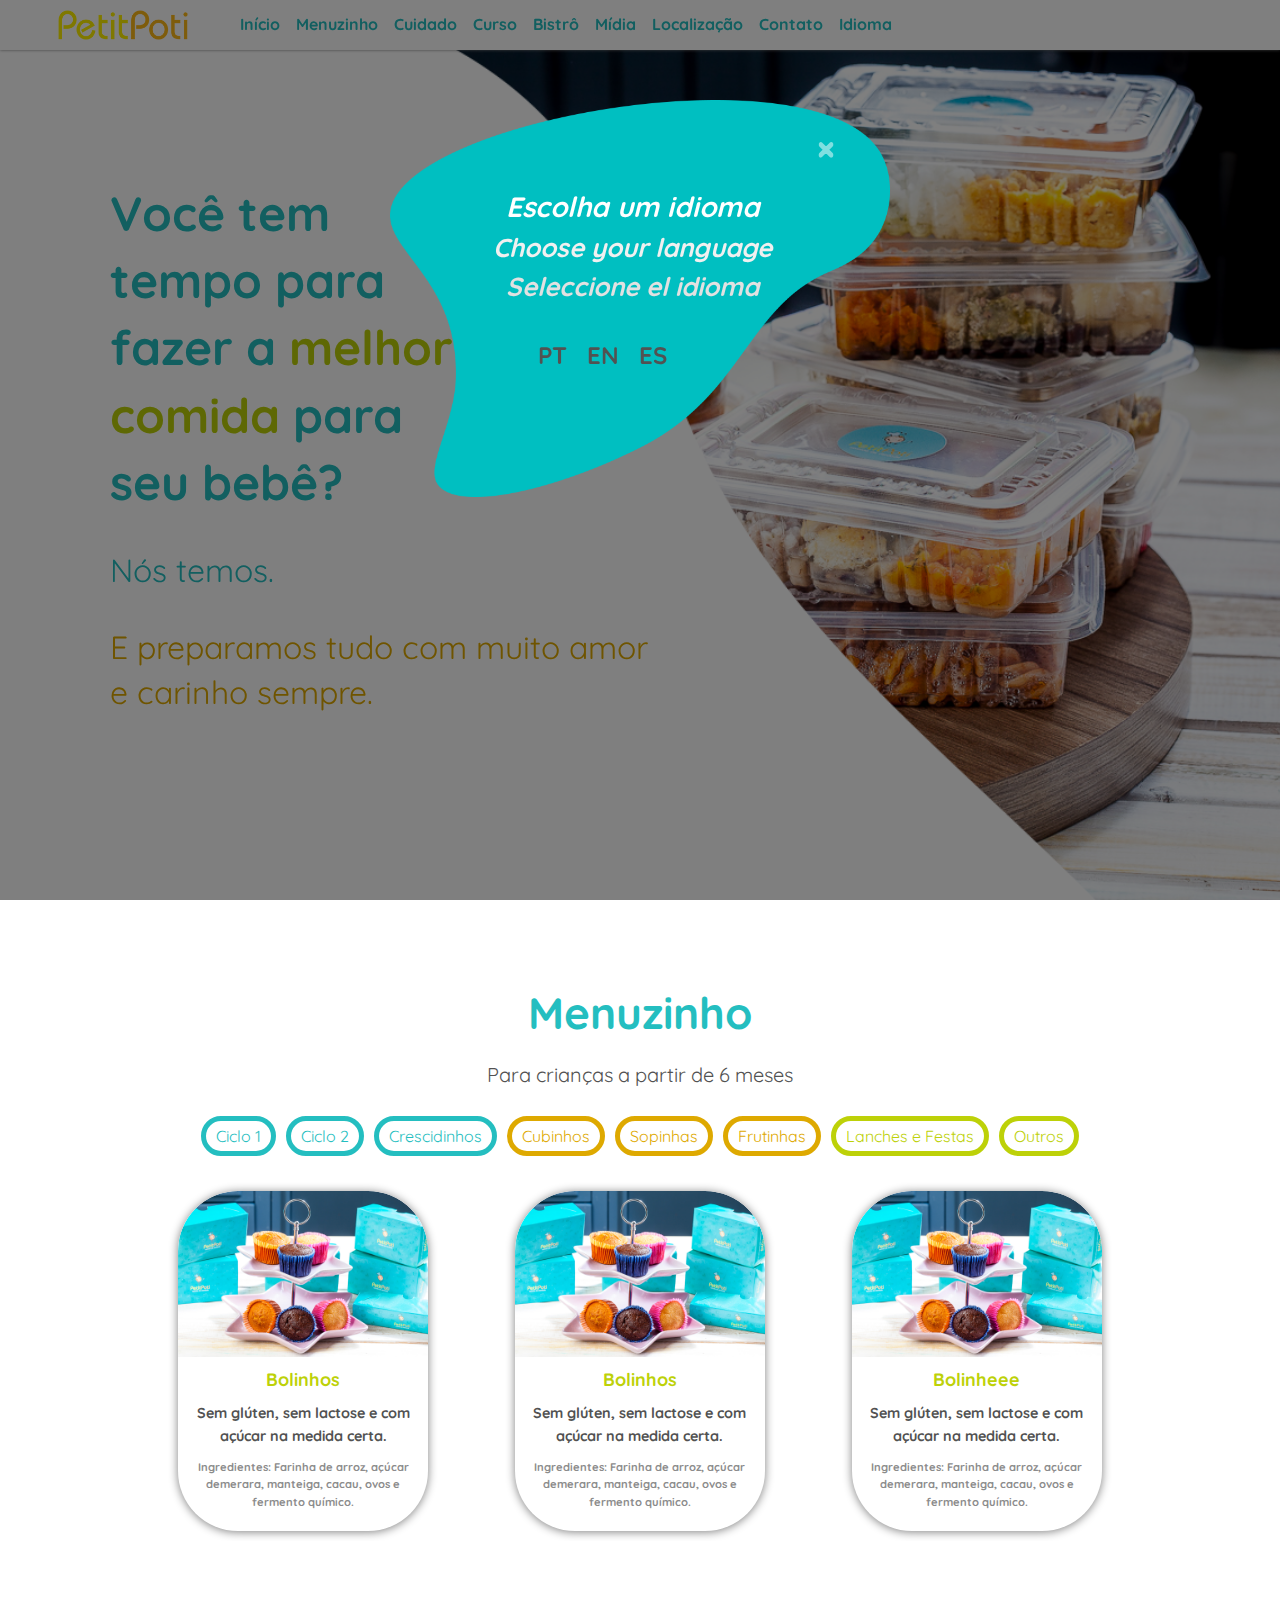
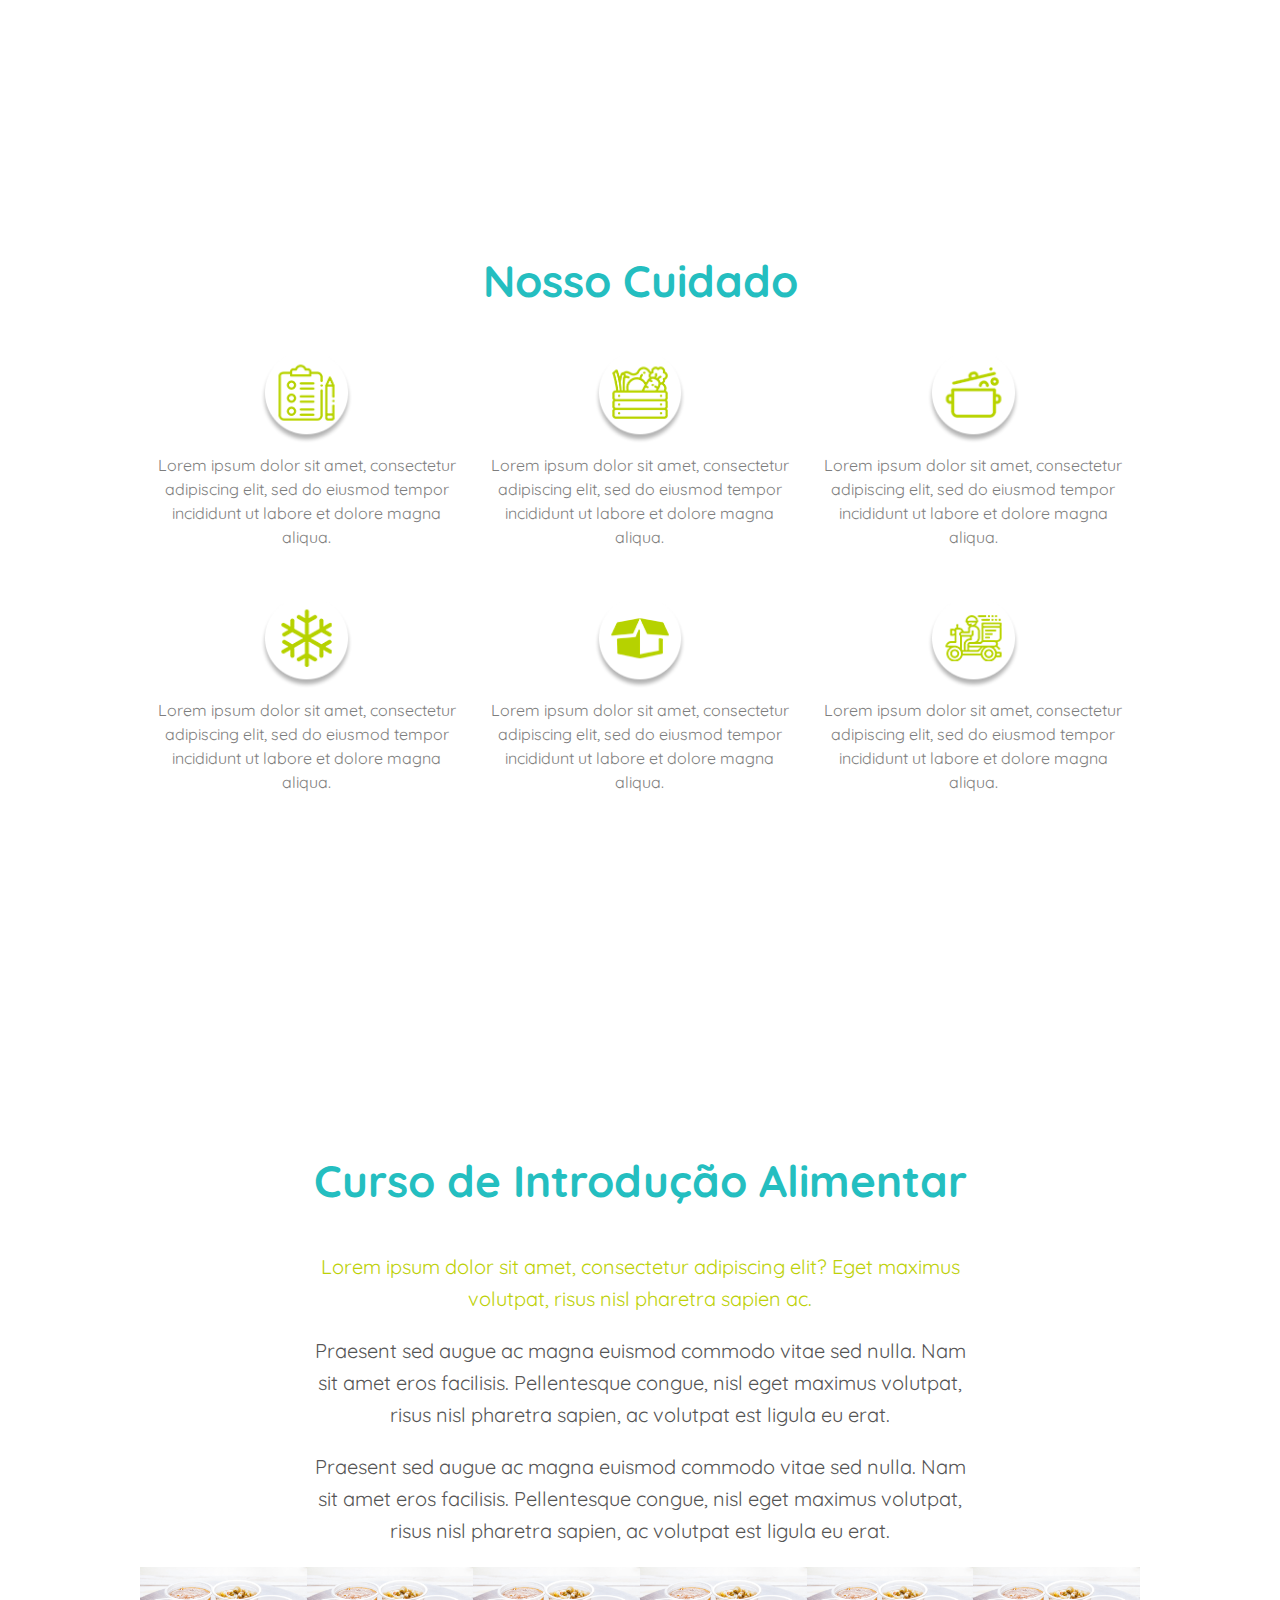
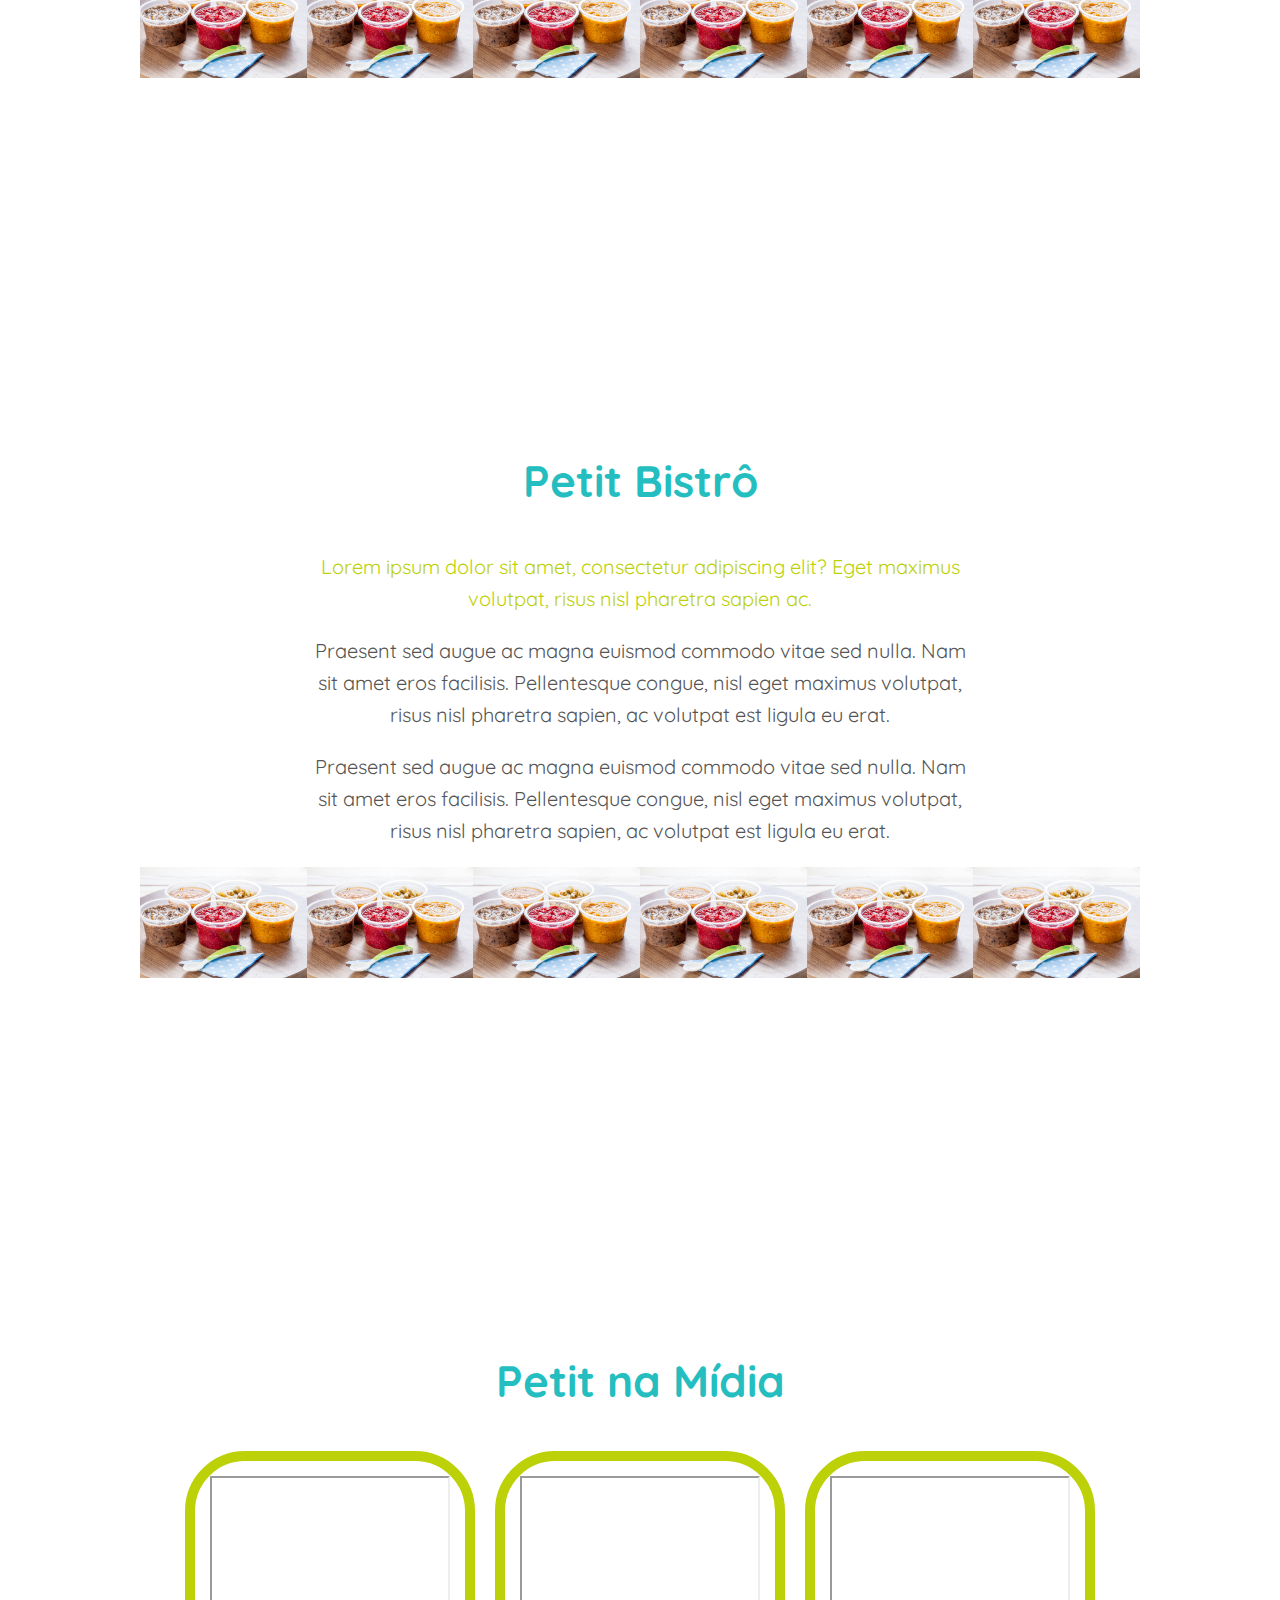
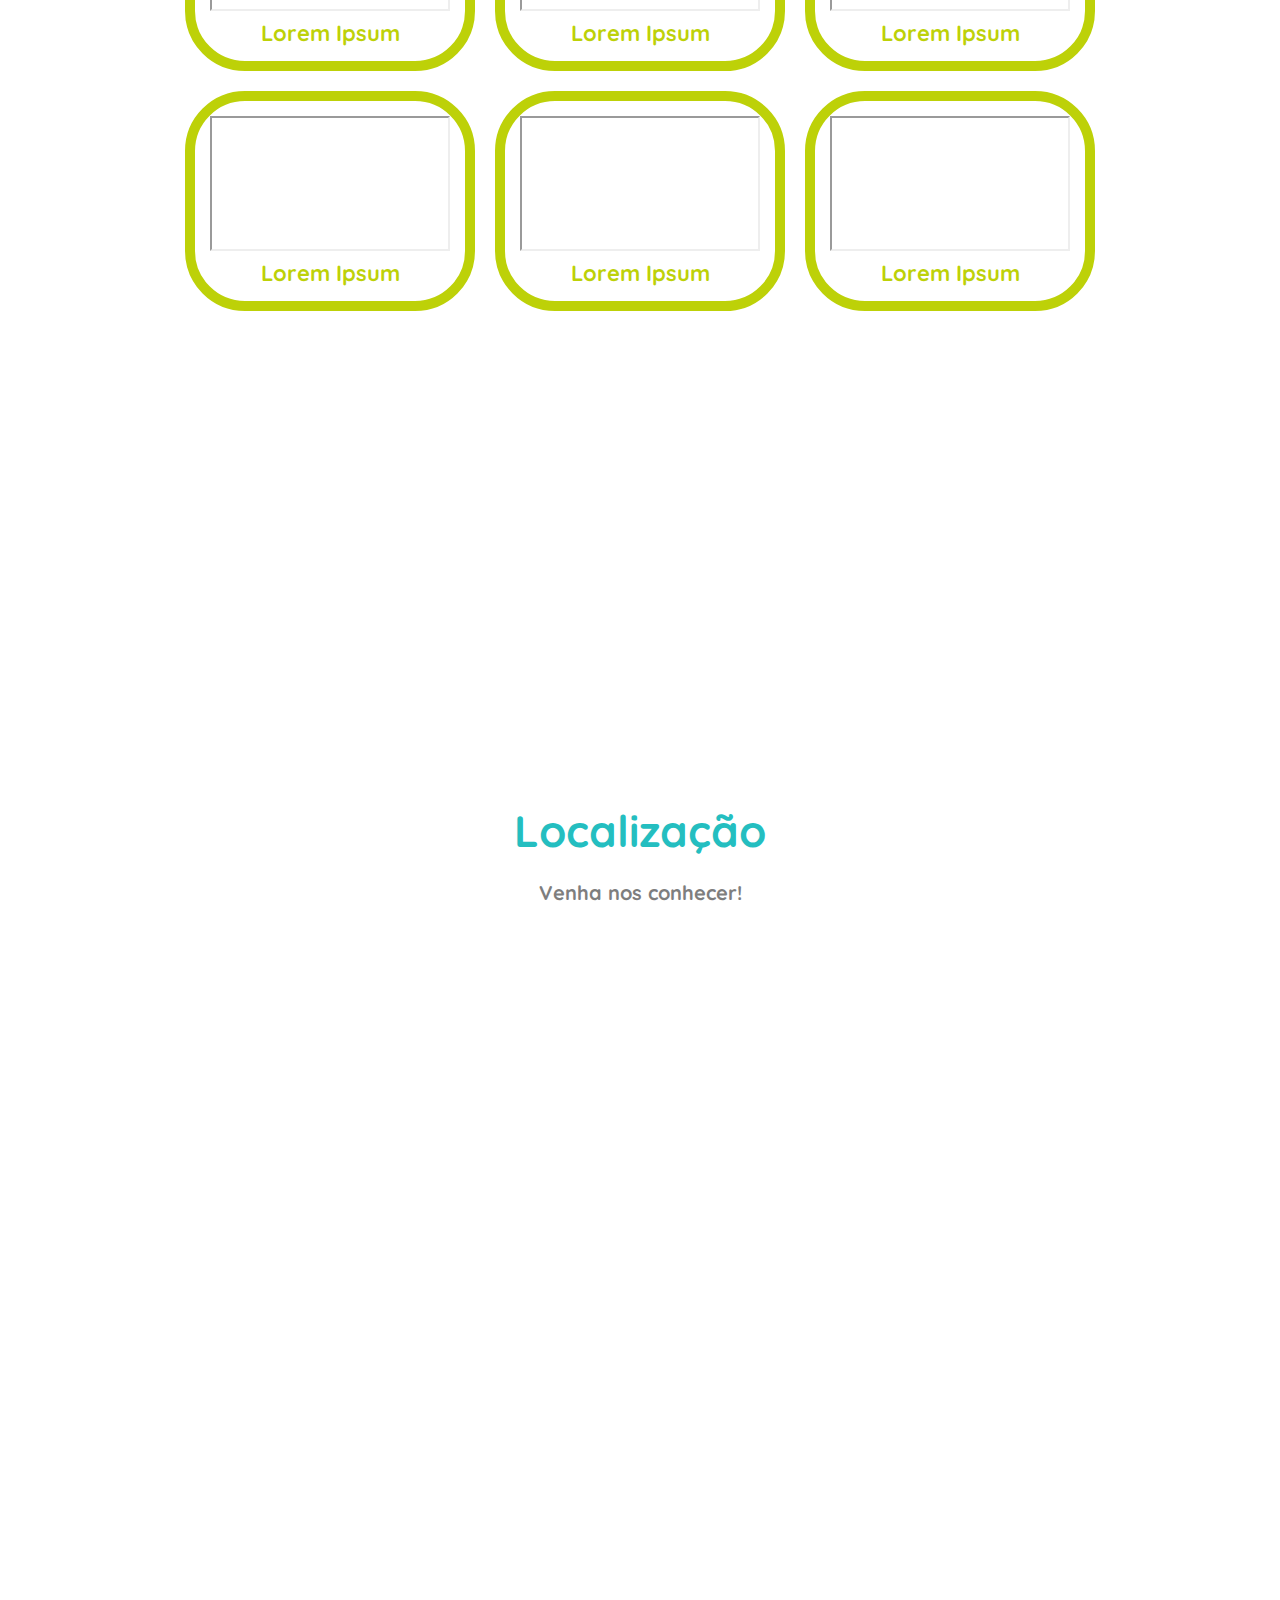
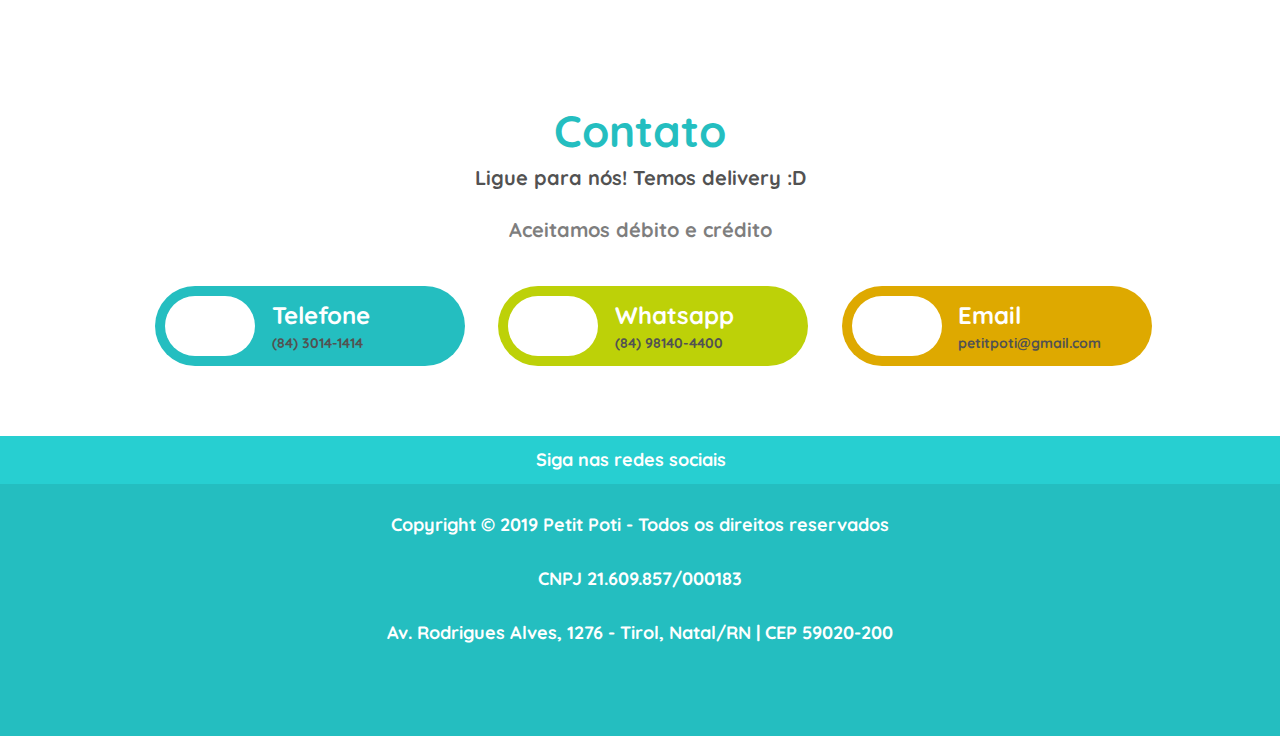
==== commit b9592b29: "Carousel no php com falhas :(" ====
--- a/Site/index.html
+++ b/Site/index.html
@@ -4,6 +4,7 @@
 		<meta name="viewport" content="width=device-width, initial-scale=1, shrink-to-fit=no">
 		<meta http-equiv="X-UA-Compatible" content="ie=edge">
 		<title>Petit Poti</title>
+		<link rel="shortcut icon" type="image/png" href="assets/img/favicon.png"/>
 		<meta name="description" content="Comida de verdade.">
 		<!--Script-->
 		<script src="assets/vendors/jquery.min.js"></script>
@@ -22,6 +23,7 @@
 		<!--Fonts-->
 		<link href="https://fonts.googleapis.com/css?family=Quicksand:500,700" rel="stylesheet">
 		<link rel="stylesheet" href="https://use.fontawesome.com/releases/v5.6.3/css/all.css" integrity="sha384-UHRtZLI+pbxtHCWp1t77Bi1L4ZtiqrqD80Kn4Z8NTSRyMA2Fd33n5dQ8lWUE00s/" crossorigin="anonymous">
+
 		<style>
 			.home-demo .item {
 				background: white;
@@ -29,53 +31,19 @@
 				justify-content: center;
 			}
 
-			.m-item {
-				width: 250px;
-				height: 340px;
-				background: white;
-				margin: 25px 10px 10px 10px;
-				border-radius: 60px;
-				box-shadow: 0px 1px 10px grey;
-				overflow: hidden;
+			#btn-nav:hover, #btn-nav:focus {
+				background-color: #bdd108;
 			}
-			.m-item img {
-				width: 260px;
-				border-radius: 60px 60px 0px 0px;
-			}
-
-			.m-item h5 {
-				font-weight: bold;
-				color: #bdd108;
-				margin: 10px;
-			}
-
-			.item-desc {
-				font-size: 0.9rem;
-				font-weight: bold;
-				color: #525252;
-			}
-		
-			.item-m-desc {
-				font-size: 0.7rem;
-				font-weight: bold;
-				color: #8b8b8b;
-			}
-
-			.m-item-text {
-				width: 100%;
-				padding: 15px;
-				padding-top: 0;
-			}
-		</style>		
-		</head>
+		</style>	
+	</head>
 	<body>
 		<!--Nav-->
 		<nav id="navzinha" class="nav navbar navbar-expand-lg" style="height: 50px;  position: fixed;">
-			<a class="navbar-brand" href="#">
-			    <img src="assets/img/petitpoti.png" width="150" alt="Petit Poti">
+			<a class="navbar-brand" href="#" style="margin-left: 2rem">
+			    <img src="assets/img/logo.png" width="150" alt="Petit Poti">
 			</a>
 
-		  	<button class="navbar-toggler" type="button" data-toggle="collapse" data-target="#navbarNav">
+		  	<button id="btn-nav" class="navbar-toggler" type="button" data-toggle="collapse" data-target="#navbarNav">
 		    	<i class="fas fa-bars" style="color: #24bec0;"></i>
 		  	</button>
 
@@ -97,8 +65,8 @@
 		<!--Texto inicial e forma-->
 		<div id="bg" style="background-image: url(assets/img/responsive-bg.png);">
 			<div id="texto-inicial">
-				<h1> Você tem tempo para fazer a <span style="color:#bdd108;">melhor comida </span> para seu bebê?</h1>
-				<h3> Nós temos. </h3>
+				<h1 style="color: #24bec0;"> Você tem tempo para fazer a <span style="color:#bdd108;">melhor comida </span> para seu bebê?</h1>
+				<h3  style="color: #24bec0;"> Nós temos. </h3>
 				<h3 style="margin-bottom: 0px; color: #dea900;">E preparamos tudo com muito amor e carinho sempre.</h3>
 			</div>
 		</div>
@@ -126,8 +94,8 @@
 
 		<!--Modal-->
 		<div class="modal fade" id="modal-idiomas">
-			<div class="modal-dialog" style="background-image: url(assets/img/bg-modal.png); background-size: 100%; background-repeat: no-repeat;">
-				<div class="modal-content" style="background-color: transparent; border: none; padding: 35px 50px;">
+			<div class="modal-dialog" style="background-image: url(assets/img/bg-modal.png);">
+				<div class="modal-content" style="background-color: transparent; border: none;">
 					<div class="row justify-content-end">
 						<button type="button" class="close" data-dismiss="modal">
 							<span aria-hidden="true" style="font-size: 36px; color: white;">&times;</span>
@@ -135,8 +103,8 @@
 					</div>
 					<div class="row justify-content-center">
 						<h4 class="modal-title">Escolha um idioma
-						<h4 class="modal-title" style="color: #f0f0f0">Choose your language <br></h4>
-						<h4 class="modal-title" style="color: #e1e1e1">Seleccione el idioma</h4>
+						<h4 class="modal-title m" style="color: #f0f0f0">Choose your language <br></h4>
+						<h4 class="modal-title m" style="color: #e1e1e1">Seleccione el idioma</h4>
 					</div>
 					<div class="row justify-content-center" style="margin-top: 30px;">
 						<p class="modal-texto"> <a href="pt.html"> PT </a></p>
@@ -151,39 +119,25 @@
 		<div class="container">
 			<div class="row">
 				<section id="menuzinho" class="sec-site"> 
-
-					<!--Botões-->
-
 					<div class="home-demo">
 						<div class="row">
-						  <div class="large-12 columns">
-
-							<h1 class="titulo-h1"> Menuzinho </h1>
-							<p class="texto-grande" style="color: #525252;"> Para crianças a partir de 6 meses </p>
-							<div class="row justify-content-center" style="margin-bottom: 30px;">
-								<button type="button" class="btn-menuzinho azul">Ciclo 1</button>
-								<button onclick="menuzinhoFiltro('ciclo2')" type="button" class="btn-menuzinho azul">Ciclo 2</button>
-								<button onclick="menuzinhoFiltro('cresc')" type="button" class="btn-menuzinho azul">Crescidinhos</button>
-								<button onclick="menuzinhoFiltro('cubin')" type="button" class="btn-menuzinho laranja">Cubinhos</button>
-								<button onclick="menuzinhoFiltro('sopin')" type="button" class="btn-menuzinho laranja">Sopinhas</button>
-								<button onclick="menuzinhoFiltro('frutin')" type="button" class="btn-menuzinho laranja">Frutinhas</button>
-								<button onclick="menuzinhoFiltro('lanches')" type="button" class="btn-menuzinho verde">Lanches e Festas</button>
-								<button onclick="menuzinhoFiltro('outros')" type="button" class="btn-menuzinho verde">Outros</button>
-							</div>
-
-							<div class="owl-carousel">
-							  <div class="item">
-								<div class="m-item">
-									<img src="assets/img/bolinhos.jpg">
-									<h5> Bolinhos </h5>
-									<div class="m-item-text">
-										<p class="item-desc"> Sem glúten, sem lactose e com açúcar na medida certa. </p>
-										<p class="item-m-desc"> Ingredientes: Farinha de arroz, açúcar demerara, manteiga, cacau, ovos e fermento químico. </p>
-									</div>
-								</div>
-							  </div>
-							  <div class="item">
-									<div class="m-item">
+						  	<div class="large-12 columns">
+								<h1 class="titulo-h1"> Menuzinho </h1>
+								<p class="texto-grande" style="color: #525252;"> Para crianças a partir de 6 meses </p>
+								<div class="row justify-content-center" style="margin-bottom: 10px;">
+									<button type="button" class="btn-menuzinho azul">Ciclo 1</button>
+									<button onclick="" type="button" class="btn-menuzinho azul">Ciclo 2</button>
+									<button onclick="" type="button" class="btn-menuzinho azul">Crescidinhos</button>
+									<button onclick="" type="button" class="btn-menuzinho laranja">Cubinhos</button>
+									<button onclick="" type="button" class="btn-menuzinho laranja">Sopinhas</button>
+									<button onclick="" type="button" class="btn-menuzinho laranja">Frutinhas</button>
+									<button onclick="" type="button" class="btn-menuzinho verde">Lanches e Festas</button>
+									<button onclick="" type="button" class="btn-menuzinho verde">Outros</button>
+								</div>
+
+								<div class="owl-carousel">
+								  	<div class="item">
+										<div class="m-item">
 											<img src="assets/img/bolinhos.jpg">
 											<h5> Bolinhos </h5>
 											<div class="m-item-text">
@@ -191,9 +145,9 @@
 												<p class="item-m-desc"> Ingredientes: Farinha de arroz, açúcar demerara, manteiga, cacau, ovos e fermento químico. </p>
 											</div>
 										</div>
-							  </div>
-							  <div class="item">
-									<div class="m-item">
+								  	</div>
+								  	<div class="item">
+										<div class="m-item">
 											<img src="assets/img/bolinhos.jpg">
 											<h5> Bolinhos </h5>
 											<div class="m-item-text">
@@ -201,112 +155,51 @@
 												<p class="item-m-desc"> Ingredientes: Farinha de arroz, açúcar demerara, manteiga, cacau, ovos e fermento químico. </p>
 											</div>
 										</div>
-							  </div>
-							  <div class="item">
-									<div class="m-item">
+								  	</div>
+								  	<div class="item">
+										<div class="m-item">
 											<img src="assets/img/bolinhos.jpg">
-											<h5> Bolinhos </h5>
+											<h5> Bolinheee </h5>
 											<div class="m-item-text">
 												<p class="item-desc"> Sem glúten, sem lactose e com açúcar na medida certa. </p>
 												<p class="item-m-desc"> Ingredientes: Farinha de arroz, açúcar demerara, manteiga, cacau, ovos e fermento químico. </p>
 											</div>
 										</div>
-							  </div>
-							  <div class="item">
-									<div class="m-item">
+								  	</div>
+								  	<div class="item">
+										<div class="m-item">
 											<img src="assets/img/bolinhos.jpg">
-											<h5> Bolinhos </h5>
+											<h5> Bolinhaaa </h5>
 											<div class="m-item-text">
 												<p class="item-desc"> Sem glúten, sem lactose e com açúcar na medida certa. </p>
 												<p class="item-m-desc"> Ingredientes: Farinha de arroz, açúcar demerara, manteiga, cacau, ovos e fermento químico. </p>
 											</div>
 										</div>
-							  </div>
-							  <div class="item">
-									<div class="m-item">
-											<img src="assets/img/bolinhos.jpg">
-											<h5> Bolinhos </h5>
-											<div class="m-item-text">
-												<p class="item-desc"> Sem glúten, sem lactose e com açúcar na medida certa. </p>
-												<p class="item-m-desc"> Ingredientes: Farinha de arroz, açúcar demerara, manteiga, cacau, ovos e fermento químico. </p>
-											</div>
-										</div>
-							  </div>
-							  <div class="item">
-									<div class="m-item">
-											<img src="assets/img/bolinhos.jpg">
-											<h5> Bolinhos </h5>
-											<div class="m-item-text">
-												<p class="item-desc"> Sem glúten, sem lactose e com açúcar na medida certa. </p>
-												<p class="item-m-desc"> Ingredientes: Farinha de arroz, açúcar demerara, manteiga, cacau, ovos e fermento químico. </p>
-											</div>
-										</div>
-							  </div>
-							  <div class="item">
-									<div class="m-item">
-											<img src="assets/img/bolinhos.jpg">
-											<h5> Bolinhos </h5>
-											<div class="m-item-text">
-												<p class="item-desc"> Sem glúten, sem lactose e com açúcar na medida certa. </p>
-												<p class="item-m-desc"> Ingredientes: Farinha de arroz, açúcar demerara, manteiga, cacau, ovos e fermento químico. </p>
-											</div>
-										</div>
-							  </div>
-							  <div class="item">
-									<div class="m-item">
-											<img src="assets/img/bolinhos.jpg">
-											<h5> Bolinhos </h5>
-											<div class="m-item-text">
-												<p class="item-desc"> Sem glúten, sem lactose e com açúcar na medida certa. </p>
-												<p class="item-m-desc"> Ingredientes: Farinha de arroz, açúcar demerara, manteiga, cacau, ovos e fermento químico. </p>
-											</div>
-										</div>
-							  </div>
-							  <div class="item">
-									<div class="m-item">
-											<img src="assets/img/bolinhos.jpg">
-											<h5> Bolinhos </h5>
-											<div class="m-item-text">
-												<p class="item-desc"> Sem glúten, sem lactose e com açúcar na medida certa. </p>
-												<p class="item-m-desc"> Ingredientes: Farinha de arroz, açúcar demerara, manteiga, cacau, ovos e fermento químico. </p>
-											</div>
-										</div>
-							  </div>
-							  <div class="item">
-									<div class="m-item">
-											<img src="assets/img/bolinhos.jpg">
-											<h5> Bolinhos </h5>
-											<div class="m-item-text">
-												<p class="item-desc"> Sem glúten, sem lactose e com açúcar na medida certa. </p>
-												<p class="item-m-desc"> Ingredientes: Farinha de arroz, açúcar demerara, manteiga, cacau, ovos e fermento químico. </p>
-											</div>
-										</div>
-							  </div>
-							</div>
-						  </div>
-						</div>
-					  </div>
-					  <script>
+								  	</div>
+								</div>
+							</div>
+						</div>
+					</div>
+				  	<script>
 						var owl = $('.owl-carousel');
 						owl.owlCarousel({
-						  margin: 10,
-						  loop: true,
-						  responsive: {
-							0: {
-							  items: 1
-							},
-							600: {
-							  items: 2
-							},
-							1000: {
-							  items: 3
-							}
-						  }
+					 		margin: 10,
+					  		loop: true,
+					  		responsive: {
+								0: {
+						  			items: 1
+								},
+								600: {
+								  	items: 2
+								},
+								1000: {
+						  			items: 3
+								}
+					  		}
 						})
-					  </script>
-
-					  <script src="assets/vendors/highlight.js"></script>
-					  <script src="assets/js/app.js"></script>
+				  	</script>
+				  	<script src="assets/vendors/highlight.js"></script>
+				  	<script src="assets/js/app.js"></script>
 				</section>
 			</div>
 		</div>	
@@ -314,8 +207,8 @@
 		<!--Nosso Cuidado-->
 		<div class="container">
 			<div class="row">
-				<section id="cuidado" class="sec-site">
-					<div style="display: flex;">
+				<section id="cuidado" class="sec-site flex">
+					<div">
 						<div class="col-12">
 							<h1 class="titulo-h1">Nosso Cuidado</h1>
 							<br> 
@@ -619,9 +512,7 @@
 				CNPJ 21.609.857/000183
 				<br><br>
 				Av. Rodrigues Alves, 1276 - Tirol, Natal/RN | CEP 59020-200
-			</section>
-
-			
+			</section>	
 		</div>
 
 		<script>
--- a/Site/assets/css/index.css
+++ b/Site/assets/css/index.css
@@ -23,13 +23,12 @@
 		.titulo-h1 {
 			font-weight: bold;
 			color: #24bec0;
-			margin: 80px 0px 15px 0px;
+			margin: 50px 0px 15px 0px;
 		}
 
 		.sec-site {
 			color: #24bec0;
 			width: 100%;
-			/*height: 100vh;*/
 			text-align: center;	
 		}
 
@@ -46,17 +45,6 @@
 		} 
 
 /*Navbar*/
-	/*.navigation {
-		list-style: none;
-		margin: 0; 
-		display: -webkit-box;
-		display: -moz-box;
-		display: -ms-flexbox;
-		display: -webkit-flex;
-		display: flex;
-		justify-content: flex-end;
-	}*/
-
 	#navzinha {
 		font-weight: bold;
 		font-size: 1.25rem;
@@ -214,12 +202,13 @@
 			background-size: 100%; 
 			background-repeat: no-repeat; 
 			height: 100%;
+			margin-top: 100px;
 		}
 
 		.modal-content {
 			background-color: transparent; 
 			border: none; 
-			padding: 40px;
+			padding: 30px 55px 20px 40px;
 		}
 
 		.modal-title {
@@ -230,6 +219,11 @@
 			margin: 0;
 		}
 
+		.m {
+			font-size: 26px;
+		}
+
+
 		.modal-texto a {
 			font-size: 24px;
 			font-weight: bold;
@@ -241,6 +235,26 @@
 			text-decoration: none;
 			color: white;
 		}
+
+		/*Celulares*/
+			@media screen and (max-width: 767px) {
+				.modal-content {
+					padding: 15px 40px 20px 25px;
+				}
+				
+
+				.modal-title {
+					font-size: 22px;
+				}
+
+				.m {
+					font-size: 16px;
+				}
+
+				.modal-texto a {
+					font-size: 16px;
+				}
+			}
 
 /*Menuzinho*/
 	/* #menuzinho {
@@ -251,6 +265,7 @@
 		.btn-menuzinho {
 			background-color: white;
 			width: auto;
+			height: 40px;
 			margin: 5px;
 			padding: 2px 10px;		
 			border-radius: 20px;
@@ -289,11 +304,49 @@
 				}
 
 	/*Itens*/
+		.m-item {
+			width: 250px;
+			height: 340px;
+			background: white;
+			margin: 20px 10px 10px 10px;
+			border-radius: 60px;
+			box-shadow: 0px 1px 10px grey;
+			overflow: hidden;
+		}
+
+			.m-item img {
+				width: 260px;
+				border-radius: 60px 60px 0px 0px;
+			}
+
+			.m-item h5 {
+				font-weight: bold;
+				color: #bdd108;
+				margin: 10px;
+			}
+
+			.item-desc {
+				font-size: 0.9rem;
+				font-weight: bold;
+				color: #525252;
+				margin-bottom: 10px;
+			}
+		
+			.item-m-desc {
+				font-size: 0.7rem;
+				font-weight: bold;
+				color: #8b8b8b;
+			}
+
+			.m-item-text {
+				width: 100%;
+				padding: 15px;
+				padding-top: 0;
+			}	
 
 /*Nosso Cuidado*/
 	#cuidado {
 		color: #7e7e7e;
-		display: flex;
 		flex-direction: column;
 		align-content: flex-end;
 		justify-content: space-evenly;
